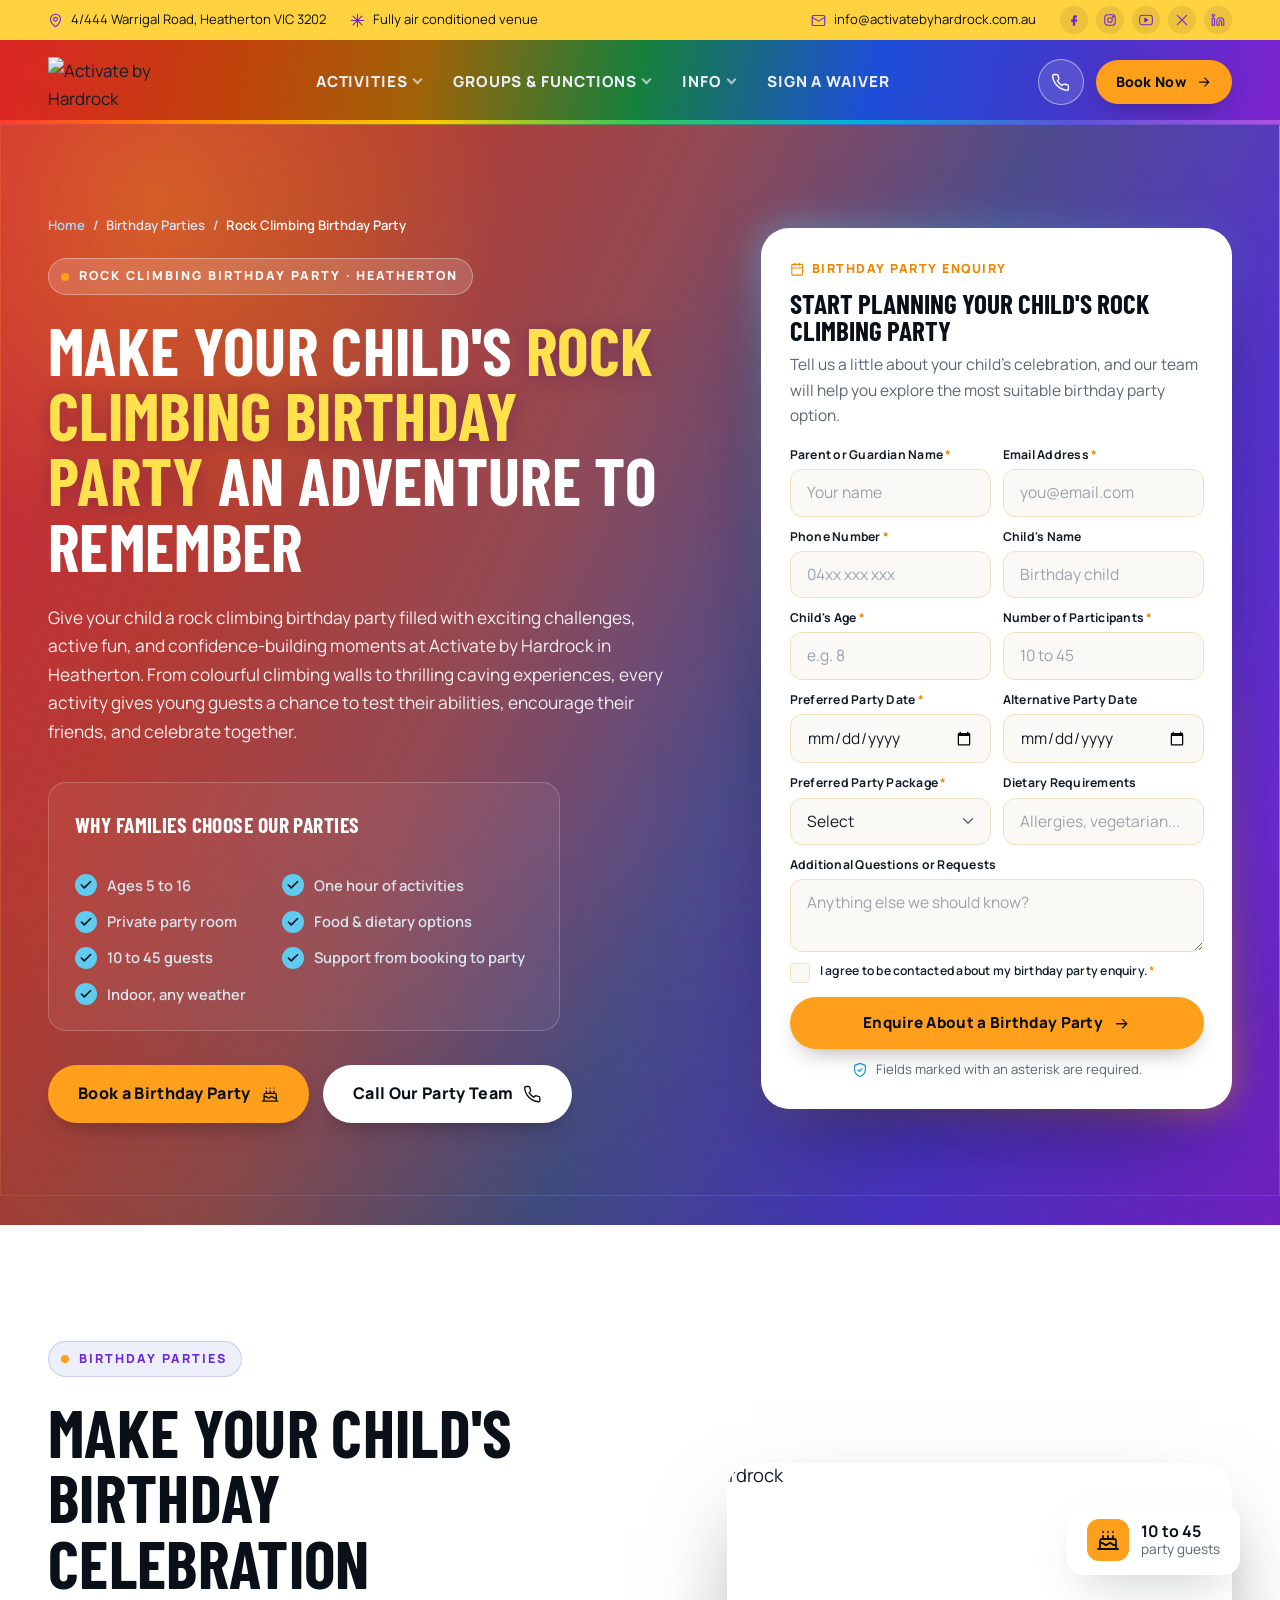
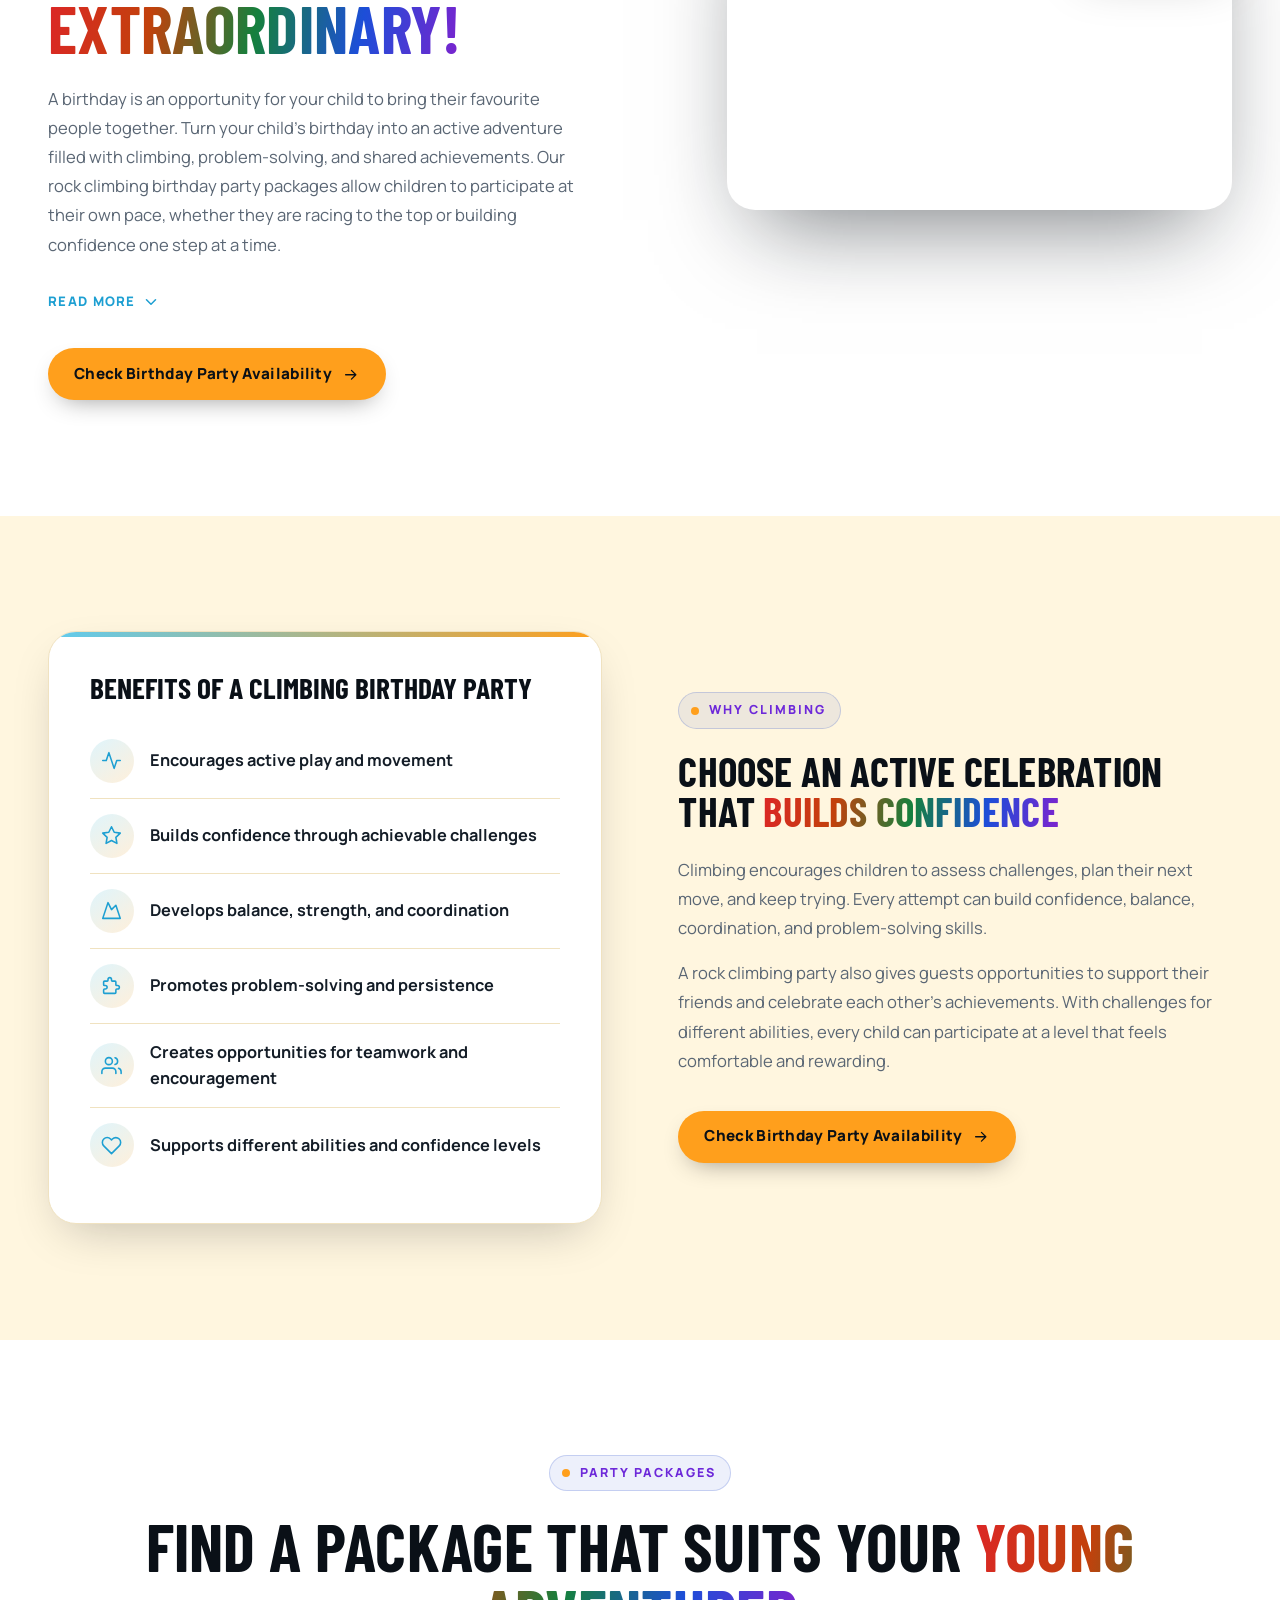
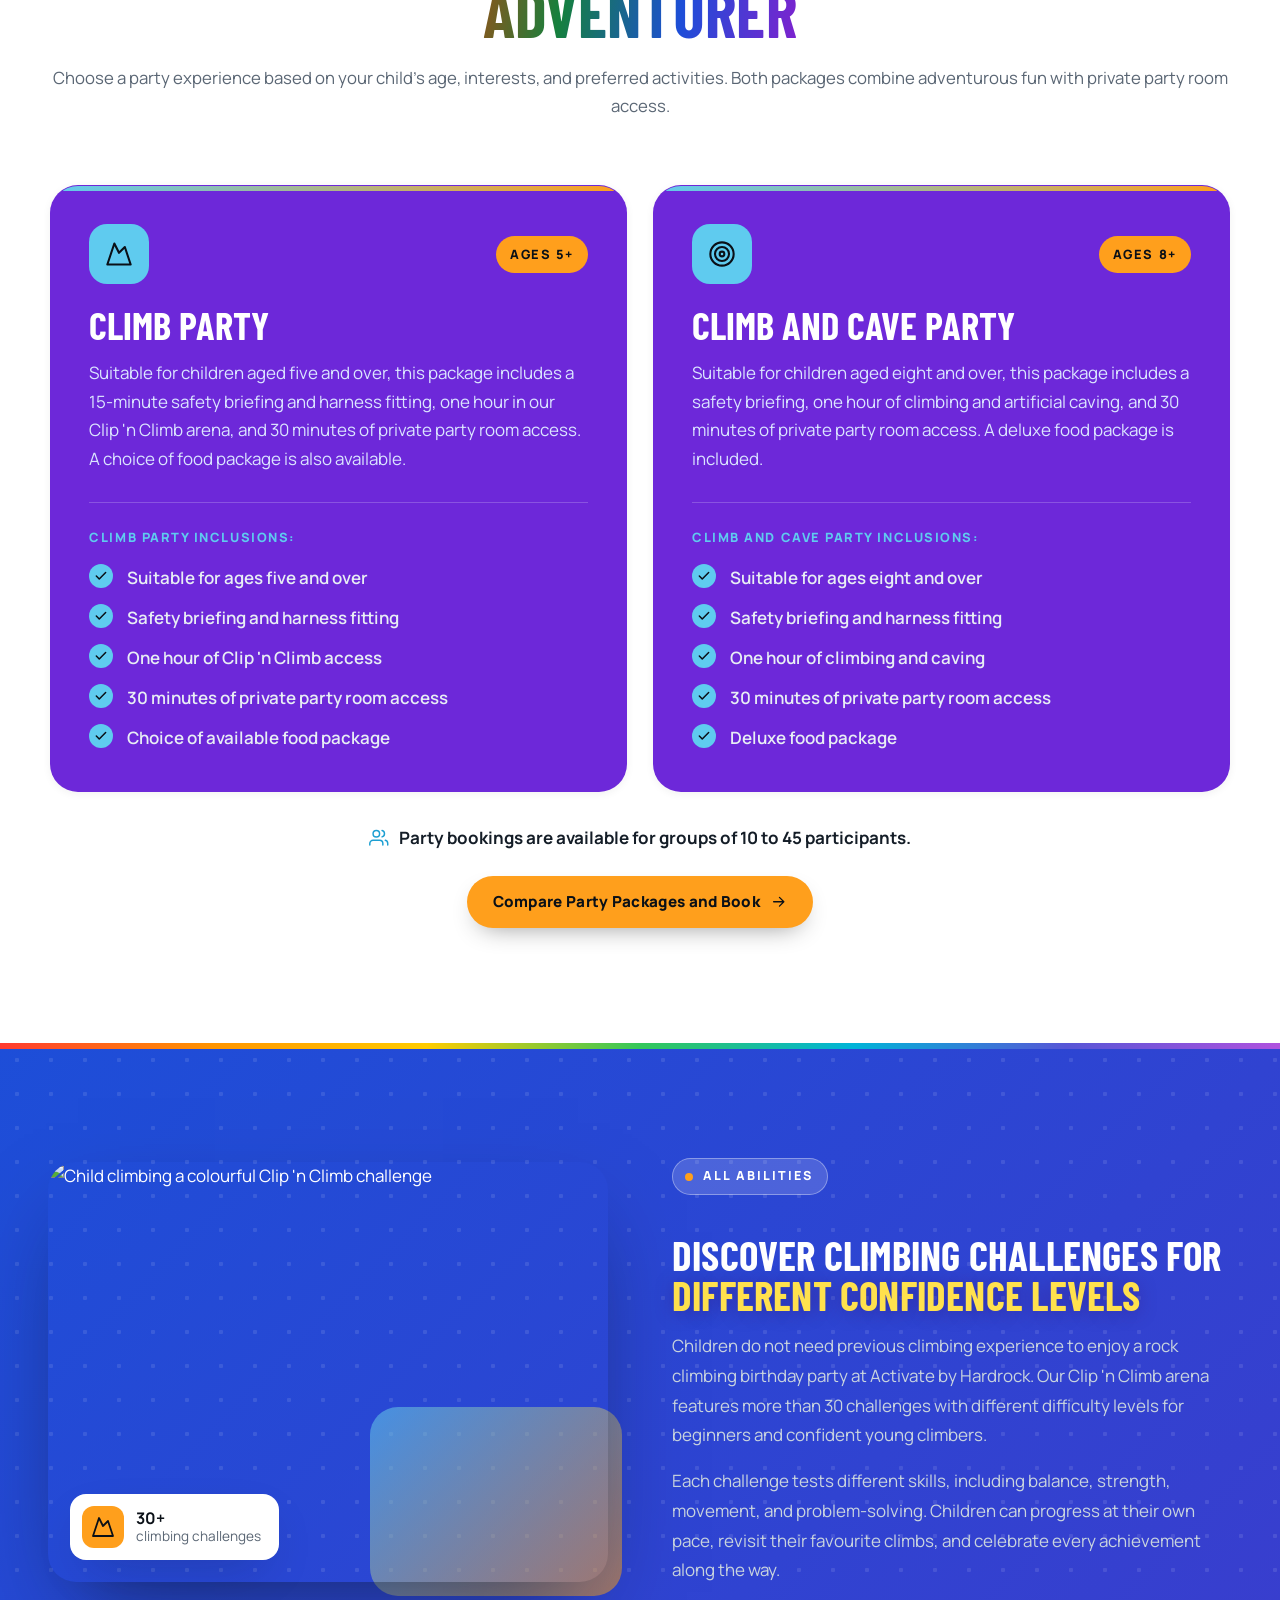
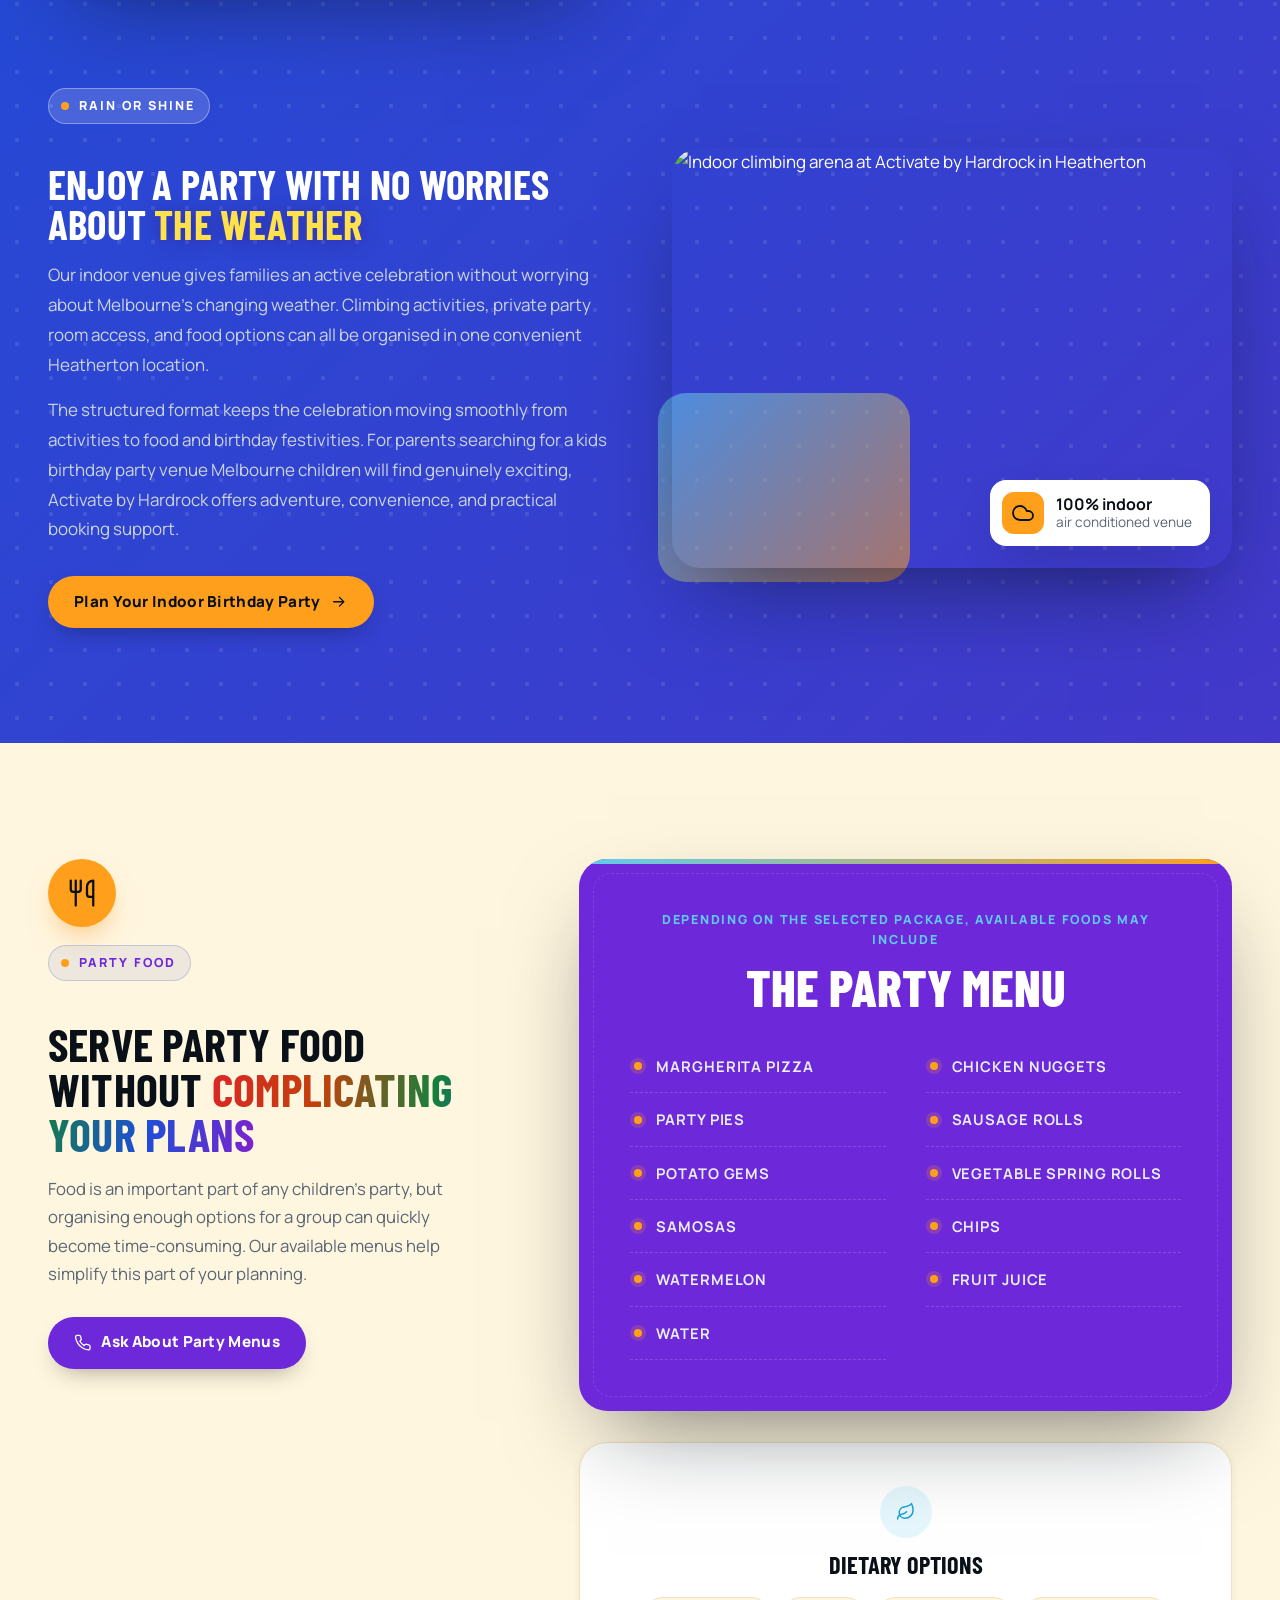
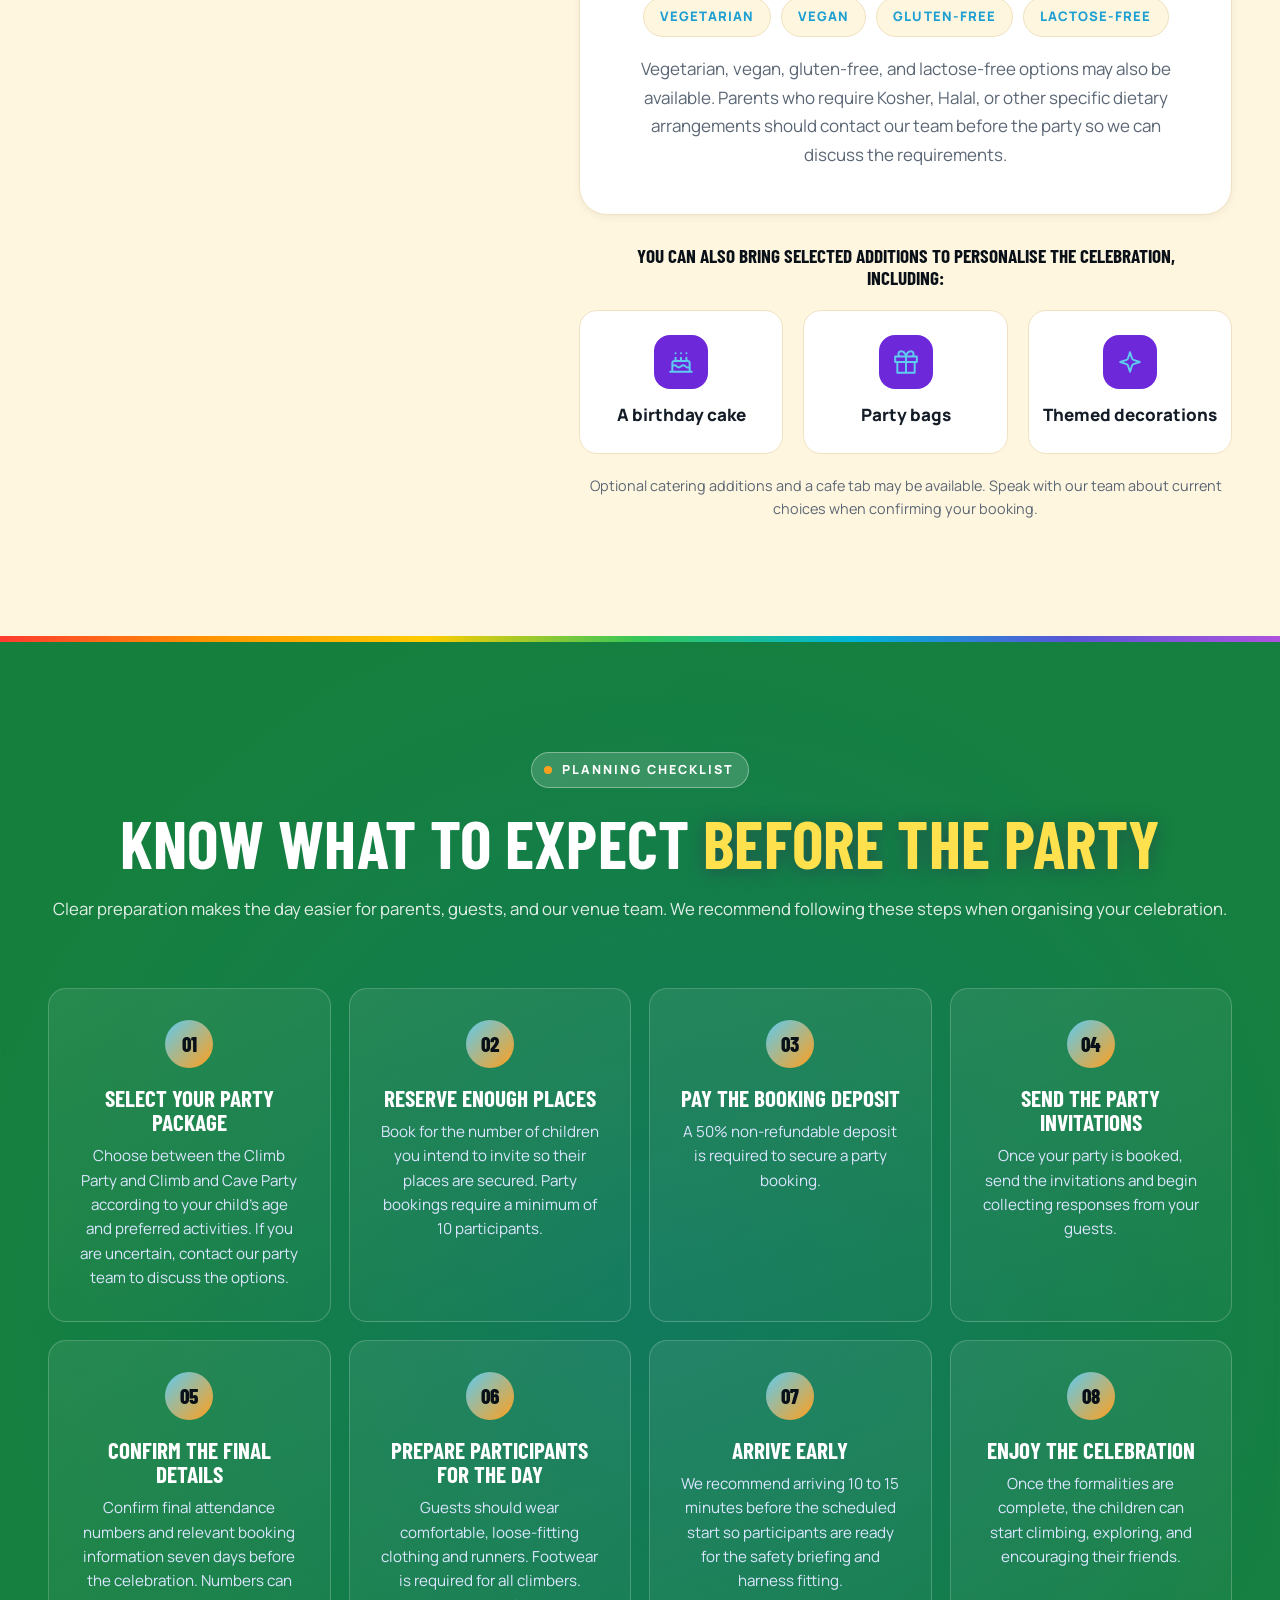
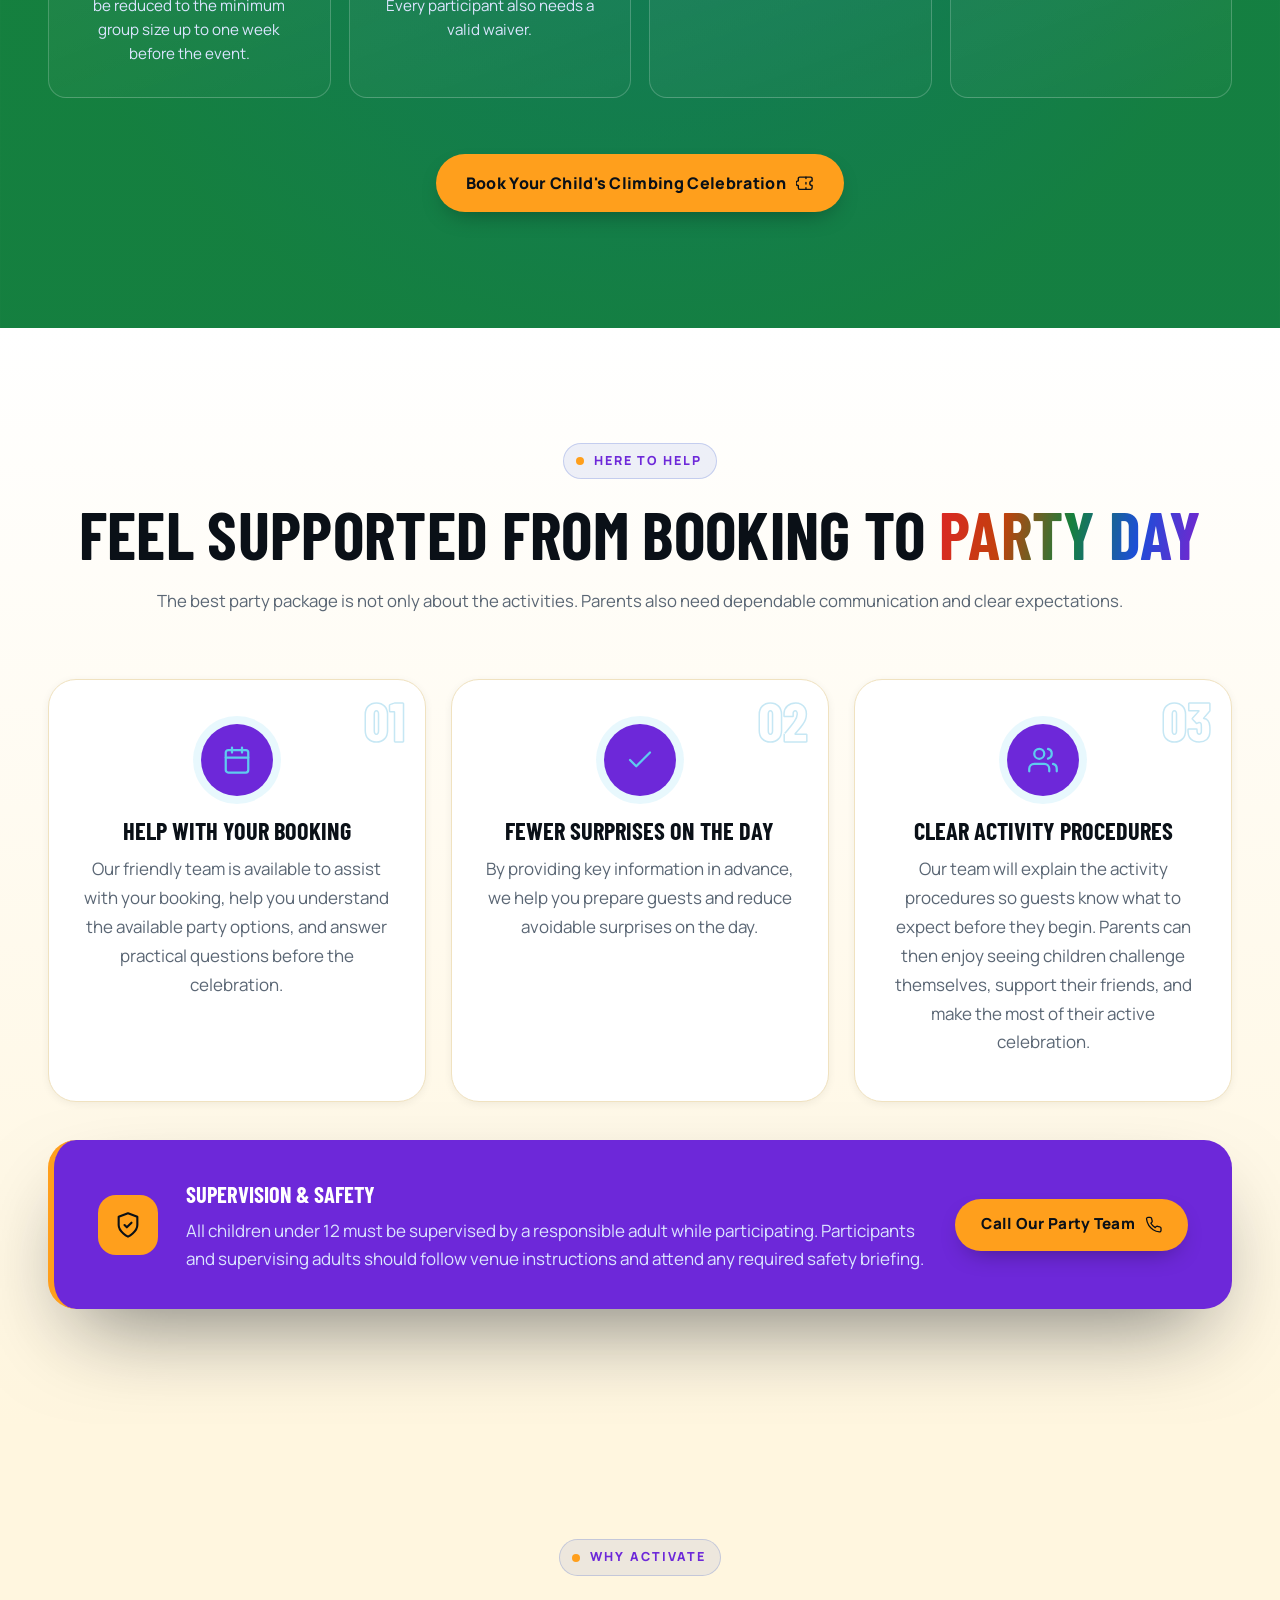
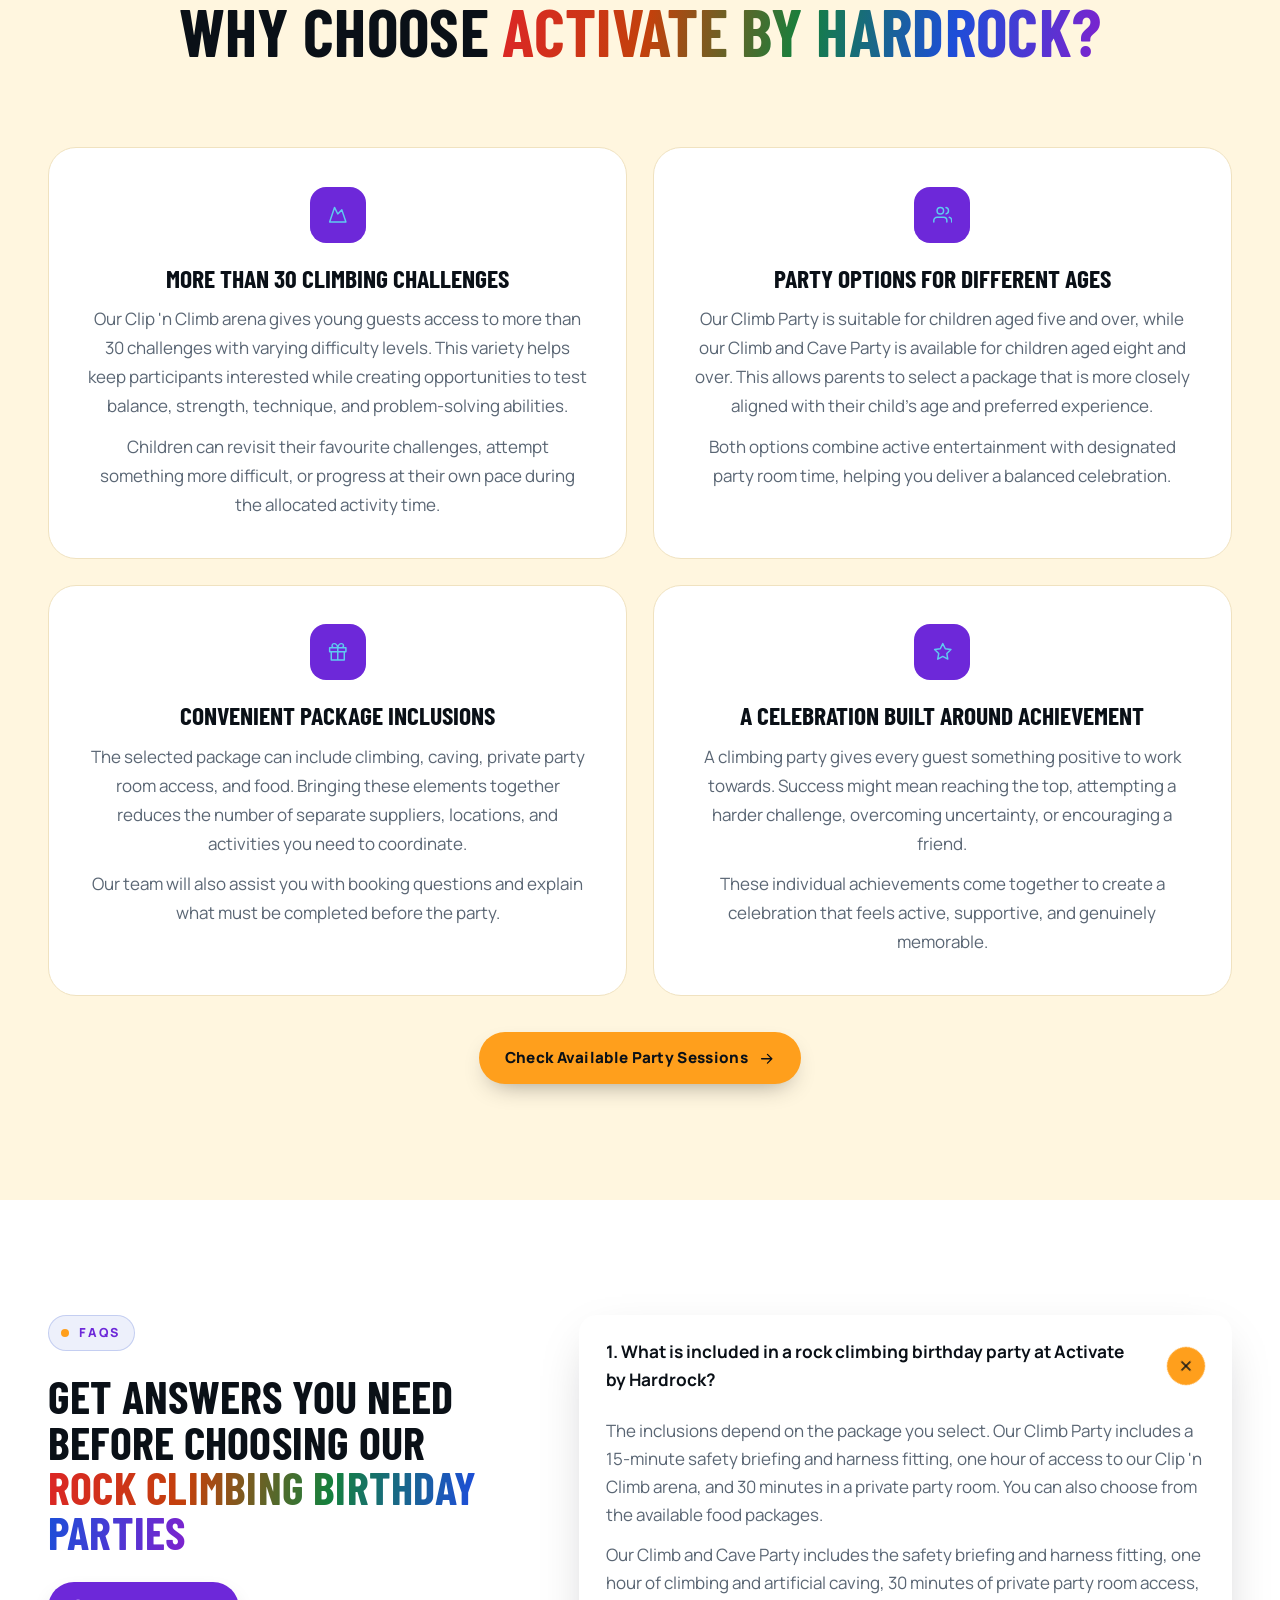
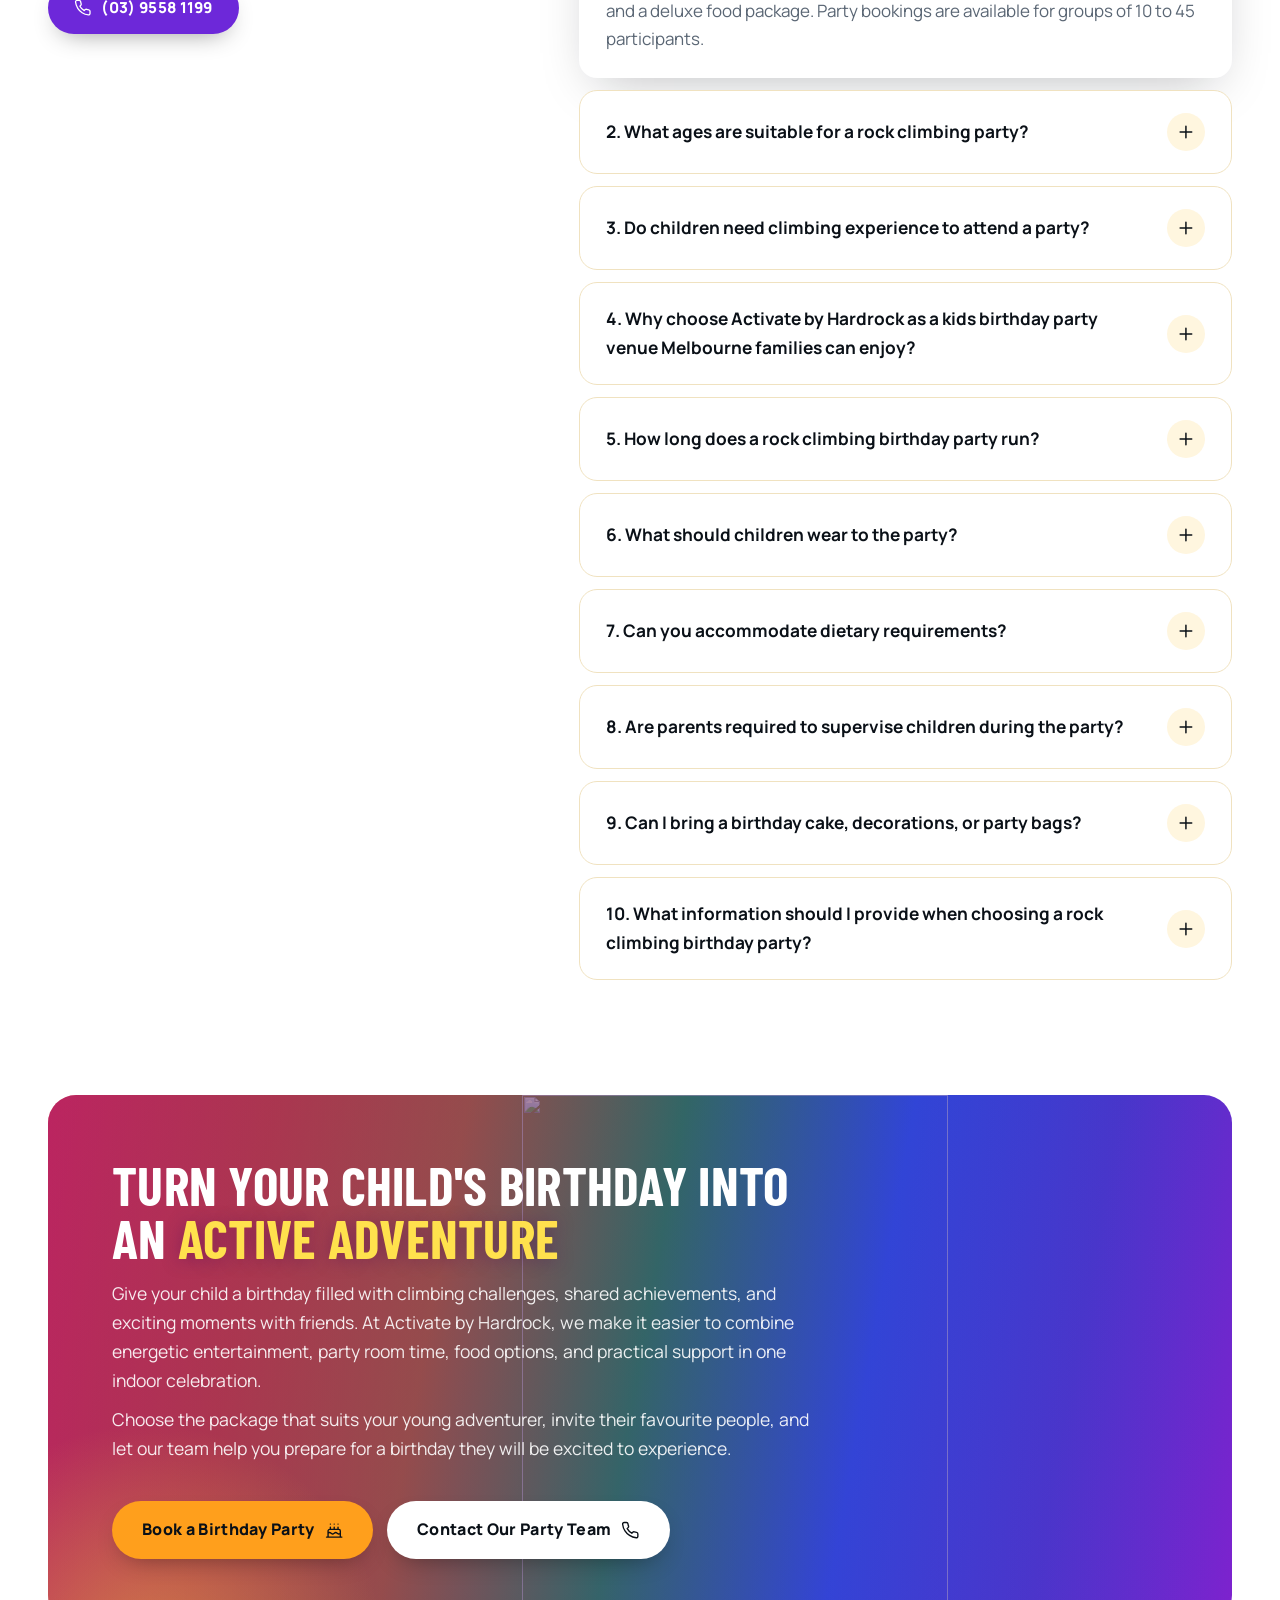
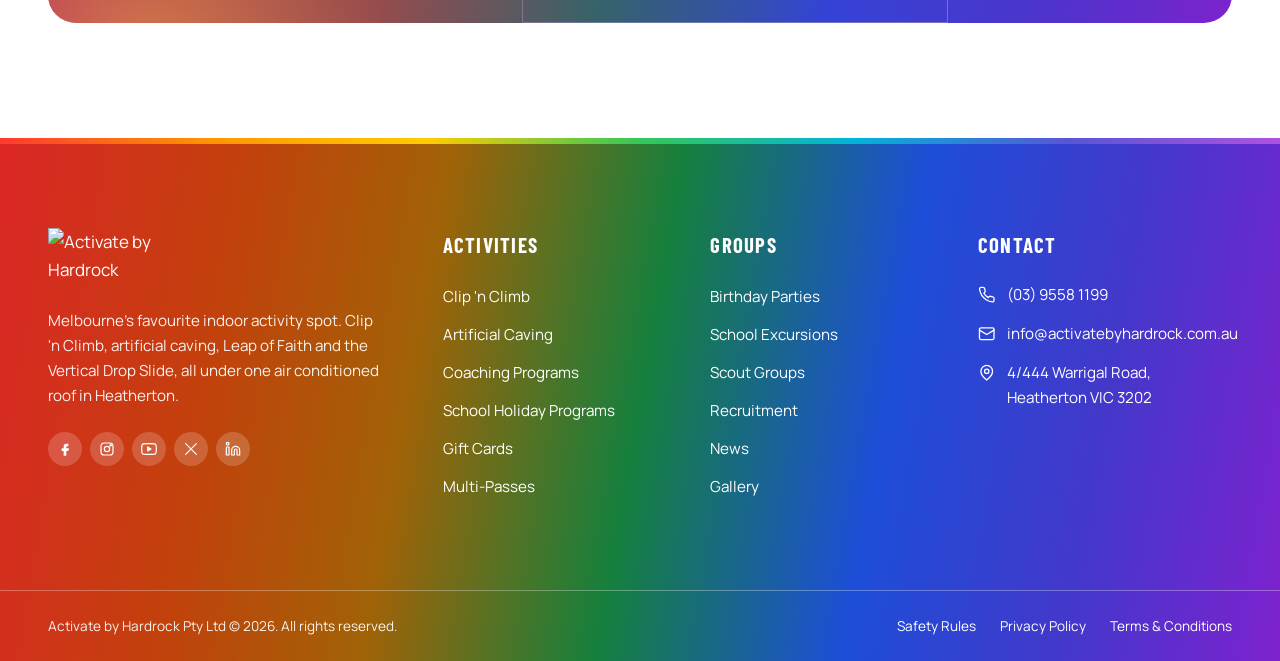
==== seo-landing-page.html @ a9d6aecf "Bump main stylesheet version" ====
<!doctype html>
<html lang="en-AU">
<head>
	<meta charset="UTF-8">
	<meta name="viewport" content="width=device-width, initial-scale=1">
	<meta name="theme-color" content="#0d131b">
	<link rel="preconnect" href="https://fonts.googleapis.com">
<link rel="preconnect" href="https://fonts.gstatic.com" crossorigin>
<title>Rock Climbing Birthday Party Melbourne | Activate by Hardrock</title>
<meta name="description" content="Book a rock climbing birthday party at Activate by Hardrock, Heatherton. Climbing and caving packages for ages 5 to 16, private party room, food options, 10 to 45 guests.">
<meta name="robots" content="noindex, nofollow">
<meta property="og:type" content="website">
<meta property="og:title" content="Rock Climbing Birthday Party | Activate by Hardrock">
<meta property="og:description" content="Book a rock climbing birthday party at Activate by Hardrock, Heatherton. Climbing and caving packages for ages 5 to 16, private party room, food options, 10 to 45 guests.">
<meta property="og:image" content="https://www.activatebyhardrock.com.au/media/2020/08/DSCF7176.jpg">
<script type="application/ld+json">{"@context": "https://schema.org", "@type": "FAQPage", "mainEntity": [{"@type": "Question", "name": "What is included in a rock climbing birthday party at Activate by Hardrock?", "acceptedAnswer": {"@type": "Answer", "text": "The inclusions depend on the package you select. Our Climb Party includes a 15-minute safety briefing and harness fitting, one hour of access to our Clip 'n Climb arena, and 30 minutes in a private party room. You can also choose from the available food packages. Our Climb and Cave Party includes the safety briefing and harness fitting, one hour of climbing and artificial caving, 30 minutes of private party room access, and a deluxe food package. Party bookings are available for groups of 10 to 45 participants."}}, {"@type": "Question", "name": "What ages are suitable for a rock climbing party?", "acceptedAnswer": {"@type": "Answer", "text": "Our Climb Party is suitable for children aged five and over. The Climb and Cave Party is suitable for children aged eight and over because it includes access to the artificial caving activity. When selecting a package, consider the birthday child's age and the ages of the invited guests. If the group includes children of different ages, contact us before booking so we can help you understand which option may be most appropriate."}}, {"@type": "Question", "name": "Do children need climbing experience to attend a party?", "acceptedAnswer": {"@type": "Answer", "text": "No previous climbing experience is necessary. Our Clip 'n Climb arena features more than 30 challenges with varying difficulty levels, allowing beginners and confident young climbers to select challenges that suit them. Participants receive a safety briefing and harness fitting before activity time begins. Children can then explore the arena, try different climbs, and progress according to their confidence and ability."}}, {"@type": "Question", "name": "Why choose Activate by Hardrock as a kids birthday party venue Melbourne families can enjoy?", "acceptedAnswer": {"@type": "Answer", "text": "Our Heatherton venue combines adventurous indoor activities, private party room access, food options, and practical booking support. This saves families from having to coordinate entertainment, a party space, and food across several locations or suppliers. Climbing also gives guests an active experience that encourages confidence, movement, problem-solving, and friendly encouragement. With options for children aged five to 16 and group sizes from 10 to 45 participants, you can select a package suited to your celebration."}}, {"@type": "Question", "name": "How long does a rock climbing birthday party run?", "acceptedAnswer": {"@type": "Answer", "text": "Both packages begin with a 15-minute safety briefing and harness fitting. Guests then receive one hour of activity time, followed by 30 minutes in a private party room. We recommend asking guests to arrive 10 to 15 minutes early. This gives the group time to assemble and prepare before the scheduled briefing. Arriving late may reduce the time available for the party experience."}}, {"@type": "Question", "name": "What should children wear to the party?", "acceptedAnswer": {"@type": "Answer", "text": "Participants should wear comfortable, loose-fitting clothing that allows them to climb and move easily. Runners or other suitable enclosed footwear should also be worn, as climbers must wear footwear. Avoid clothing or accessories that could interfere with the harness or climbing activities. Include clothing and footwear guidance on the party invitations so parents can prepare their children before arriving."}}, {"@type": "Question", "name": "Can you accommodate dietary requirements?", "acceptedAnswer": {"@type": "Answer", "text": "Vegetarian, vegan, gluten-free, and lactose-free options may be available. If a guest has allergies or specific dietary needs, provide the details when confirming your booking. For Kosher, Halal, or other specialised requirements, please contact our team directly. Early notice gives us the best opportunity to discuss the available arrangements and help you make an informed decision."}}, {"@type": "Question", "name": "Are parents required to supervise children during the party?", "acceptedAnswer": {"@type": "Answer", "text": "Children under 12 must be supervised by a responsible adult while participating in the activities. Parents and supervising adults must also follow the instructions provided by our venue team. Make sure the invited families understand any supervision requirements before the event. If you have questions about how supervision applies to your group, contact us before booking."}}, {"@type": "Question", "name": "Can I bring a birthday cake, decorations, or party bags?", "acceptedAnswer": {"@type": "Answer", "text": "Yes. Families can bring a birthday cake, party bags, and themed decorations to personalise the celebration. Piñatas and party poppers are not permitted. The private party room becomes available during the allocated room period, not during the climbing session. Speak with our team before the event if you have questions about decorations, setup requirements, or suitable items to bring."}}, {"@type": "Question", "name": "What information should I provide when choosing a rock climbing birthday party?", "acceptedAnswer": {"@type": "Answer", "text": "Tell us the birthday child's age, your preferred date, the estimated number of participants, and whether you are interested in the Climb Party or Climb and Cave Party. You should also provide details about dietary requirements, allergies, and any questions relating to your guests. Accurate information helps us guide you towards the most suitable package and prepare for your group. Always book enough places for the children you plan to invite, then confirm your final numbers and booking details at least seven days before the party."}}]}</script>
<script type="application/ld+json">{"@context": "https://schema.org", "@type": "BreadcrumbList", "itemListElement": [{"@type": "ListItem", "position": 1, "name": "Home", "item": "https://www.activatebyhardrock.com.au/"}, {"@type": "ListItem", "position": 2, "name": "Birthday Parties", "item": "https://www.activatebyhardrock.com.au/birthday-parties/"}, {"@type": "ListItem", "position": 3, "name": "Rock Climbing Birthday Party"}]}</script>
<link rel="icon" href="https://www.activatebyhardrock.com.au/media/2020/06/cropped-favicon-1.png">
<link rel="stylesheet" href="https://fonts.googleapis.com/css2?family=Barlow+Condensed:wght@500;600;700;800&family=Manrope:wght@400;500;600;700;800&display=swap">
<link rel="stylesheet" href="activate-hardrock/assets/css/main.css?v=20261016-11">
<link rel="stylesheet" href="activate-hardrock/assets/css/landing.css?v=20261016-25">
</head>
<body class="page abh-landing">
<a class="skip-link" href="#main">Skip to content</a>

<div class="topbar">
	<div class="container topbar__inner">
		<div class="topbar__left">
			<span><svg class="icon icon--pin " width="24" height="24" viewBox="0 0 24 24" fill="none" stroke="currentColor" stroke-width="1.8" stroke-linecap="round" stroke-linejoin="round" aria-hidden="true" focusable="false"><path d="M20 10c0 6-8 12-8 12s-8-6-8-12a8 8 0 0 1 16 0z"/><circle cx="12" cy="10" r="3"/></svg>4/444 Warrigal Road, Heatherton VIC 3202</span>
			<span class="topbar__hide-md"><svg class="icon icon--snow " width="24" height="24" viewBox="0 0 24 24" fill="none" stroke="currentColor" stroke-width="1.8" stroke-linecap="round" stroke-linejoin="round" aria-hidden="true" focusable="false"><path d="M12 2v20M4.93 4.93l14.14 14.14M2 12h20M4.93 19.07 19.07 4.93"/></svg>Fully air conditioned venue</span>
		</div>
		<div class="topbar__right">
			<a href="mailto:info@activatebyhardrock.com.au"><svg class="icon icon--mail " width="24" height="24" viewBox="0 0 24 24" fill="none" stroke="currentColor" stroke-width="1.8" stroke-linecap="round" stroke-linejoin="round" aria-hidden="true" focusable="false"><rect x="2" y="4" width="20" height="16" rx="2"/><path d="m22 7-10 6L2 7"/></svg>info@activatebyhardrock.com.au</a>
			<ul class="socials socials--top"><li><a href="https://www.facebook.com/activatebyhardrock" target="_blank" rel="noopener" aria-label="Facebook"><svg class="icon icon--facebook " width="24" height="24" viewBox="0 0 24 24" fill="none" stroke="currentColor" stroke-width="1.8" stroke-linecap="round" stroke-linejoin="round" aria-hidden="true" focusable="false"><path d="M14 8h3V4h-3a4 4 0 0 0-4 4v3H7v4h3v7h4v-7h3l1-4h-4V8.5a.5.5 0 0 1 .5-.5z" fill="currentColor" stroke="none"/></svg></a></li><li><a href="https://www.instagram.com/activatebyhardrock" target="_blank" rel="noopener" aria-label="Instagram"><svg class="icon icon--instagram " width="24" height="24" viewBox="0 0 24 24" fill="none" stroke="currentColor" stroke-width="1.8" stroke-linecap="round" stroke-linejoin="round" aria-hidden="true" focusable="false"><rect x="3" y="3" width="18" height="18" rx="5"/><circle cx="12" cy="12" r="4"/><circle cx="17.5" cy="6.5" r="1" fill="currentColor"/></svg></a></li><li><a href="https://www.youtube.com/channel/UC8RTNVJI7AkpF7ahNg4xF1A" target="_blank" rel="noopener" aria-label="Youtube"><svg class="icon icon--youtube " width="24" height="24" viewBox="0 0 24 24" fill="none" stroke="currentColor" stroke-width="1.8" stroke-linecap="round" stroke-linejoin="round" aria-hidden="true" focusable="false"><path d="M22.5 6.4a2.8 2.8 0 0 0-2-2C18.8 4 12 4 12 4s-6.8 0-8.5.4a2.8 2.8 0 0 0-2 2A29 29 0 0 0 1 12a29 29 0 0 0 .5 5.6 2.8 2.8 0 0 0 2 2C5.2 20 12 20 12 20s6.8 0 8.5-.4a2.8 2.8 0 0 0 2-2A29 29 0 0 0 23 12a29 29 0 0 0-.5-5.6z"/><path d="m10 15 5-3-5-3z" fill="currentColor"/></svg></a></li><li><a href="https://twitter.com/clipnclimbaus" target="_blank" rel="noopener" aria-label="Twitter"><svg class="icon icon--twitter " width="24" height="24" viewBox="0 0 24 24" fill="none" stroke="currentColor" stroke-width="1.8" stroke-linecap="round" stroke-linejoin="round" aria-hidden="true" focusable="false"><path d="M4 4l16 16M20 4 4 20" /></svg></a></li><li><a href="https://www.linkedin.com/company/activatebyhardrock" target="_blank" rel="noopener" aria-label="Linkedin"><svg class="icon icon--linkedin " width="24" height="24" viewBox="0 0 24 24" fill="none" stroke="currentColor" stroke-width="1.8" stroke-linecap="round" stroke-linejoin="round" aria-hidden="true" focusable="false"><rect x="2" y="9" width="4" height="12"/><circle cx="4" cy="4" r="2"/><path d="M16 8a6 6 0 0 1 6 6v7h-4v-7a2 2 0 0 0-4 0v7h-4v-7a6 6 0 0 1 6-6z"/></svg></a></li></ul>		</div>
	</div>
</div>

<header class="site-header" data-header>
	<div class="scroll-progress" aria-hidden="true"><span data-progress></span></div>
	<div class="container site-header__inner">
		<a class="brand" href="https://www.activatebyhardrock.com.au/" aria-label="Activate by Hardrock home">
			<img src="https://www.activatebyhardrock.com.au/media/2020/06/logo.png" alt="Activate by Hardrock" width="600" height="250">
		</a>

		<nav class="nav" aria-label="Primary">
			<ul class="nav__list"><li class="menu-item menu-item-has-children"><a href="#">Activities</a><ul class="sub-menu"><li class="menu-item"><a href="https://www.activatebyhardrock.com.au/clip-n-climb/">Clip &#039;n Climb</a></li><li class="menu-item"><a href="https://www.activatebyhardrock.com.au/artificial-caving/">Artificial Caving</a></li><li class="menu-item"><a href="https://www.activatebyhardrock.com.au/coaching-programs-for-kids/">Coaching Programs</a></li><li class="menu-item"><a href="https://www.activatebyhardrock.com.au/school-holiday-drop-off-programs/">School Holiday Programs</a></li></ul></li><li class="menu-item menu-item-has-children"><a href="#">Groups &amp; Functions</a><ul class="sub-menu"><li class="menu-item"><a href="https://www.activatebyhardrock.com.au/birthday-parties/">Birthday Parties</a></li><li class="menu-item"><a href="https://www.activatebyhardrock.com.au/school-excursions/">School Excursions</a></li><li class="menu-item"><a href="https://www.activatebyhardrock.com.au/scout-groups/">Scout Groups</a></li></ul></li><li class="menu-item menu-item-has-children"><a href="#">Info</a><ul class="sub-menu"><li class="menu-item"><a href="https://www.activatebyhardrock.com.au/gift-cards/">Gift Cards</a></li><li class="menu-item"><a href="https://www.activatebyhardrock.com.au/multi-passes/">Multi-Passes</a></li><li class="menu-item"><a href="https://www.activatebyhardrock.com.au/category/news/">News</a></li><li class="menu-item"><a href="https://www.activatebyhardrock.com.au/gallery/">Gallery</a></li><li class="menu-item"><a href="https://www.activatebyhardrock.com.au/contact-us/">Contact Us</a></li></ul></li><li class="menu-item"><a href="https://hardrockbook.venuesumo.app/form/?FormID=1&amp;LocationID=1" target="_blank" rel="noopener">Sign a Waiver</a></li></ul>		</nav>

		<div class="header-actions">
			<a class="header-phone" href="tel:+61395581199">
				<span class="phone-circle"><svg class="icon icon--phone " width="24" height="24" viewBox="0 0 24 24" fill="none" stroke="currentColor" stroke-width="1.8" stroke-linecap="round" stroke-linejoin="round" aria-hidden="true" focusable="false"><path d="M22 16.92v3a2 2 0 0 1-2.18 2 19.8 19.8 0 0 1-8.63-3.07 19.5 19.5 0 0 1-6-6A19.8 19.8 0 0 1 2.12 4.18 2 2 0 0 1 4.11 2h3a2 2 0 0 1 2 1.72c.13.96.36 1.9.7 2.81a2 2 0 0 1-.45 2.11L8.09 9.91a16 16 0 0 0 6 6l1.27-1.27a2 2 0 0 1 2.11-.45c.91.34 1.85.57 2.81.7A2 2 0 0 1 22 16.92z"/></svg></span>
				<span class="header-phone__text"><small>Call us</small><strong>(03) 9558 1199</strong></span>
			</a>
			<a class="btn btn--primary btn--sm header-book" href="https://hardrockbook.venuesumo.app/location/activate-by-hardrock" target="_blank" rel="noopener">
				<span>Book Now</span><svg class="icon icon--arrow " width="24" height="24" viewBox="0 0 24 24" fill="none" stroke="currentColor" stroke-width="1.8" stroke-linecap="round" stroke-linejoin="round" aria-hidden="true" focusable="false"><path d="M5 12h14M13 6l6 6-6 6"/></svg>			</a>
			<button class="burger" type="button" aria-label="Open menu" aria-expanded="false" aria-controls="mobile-menu" data-menu-toggle>
				<span></span><span></span><span></span>
			</button>
		</div>
	</div>
</header>

<div class="mobile-menu" id="mobile-menu" aria-hidden="true" data-mobile-menu>
	<div class="mobile-menu__backdrop" data-menu-close></div>
	<div class="mobile-menu__panel" role="dialog" aria-modal="true" aria-label="Menu">
		<div class="mobile-menu__head">
			<img src="https://www.activatebyhardrock.com.au/media/2020/06/logo.png" alt="Activate by Hardrock" width="600" height="250">
			<button class="mobile-menu__close" type="button" aria-label="Close menu" data-menu-close><svg class="icon icon--close " width="24" height="24" viewBox="0 0 24 24" fill="none" stroke="currentColor" stroke-width="1.8" stroke-linecap="round" stroke-linejoin="round" aria-hidden="true" focusable="false"><path d="M18 6 6 18M6 6l12 12"/></svg></button>
		</div>
		<nav class="mobile-nav" aria-label="Mobile">
			<ul class="mobile-nav__list"><li class="menu-item menu-item-has-children"><a href="#">Activities</a><ul class="sub-menu"><li class="menu-item"><a href="https://www.activatebyhardrock.com.au/clip-n-climb/">Clip &#039;n Climb</a></li><li class="menu-item"><a href="https://www.activatebyhardrock.com.au/artificial-caving/">Artificial Caving</a></li><li class="menu-item"><a href="https://www.activatebyhardrock.com.au/coaching-programs-for-kids/">Coaching Programs</a></li><li class="menu-item"><a href="https://www.activatebyhardrock.com.au/school-holiday-drop-off-programs/">School Holiday Programs</a></li></ul></li><li class="menu-item menu-item-has-children"><a href="#">Groups &amp; Functions</a><ul class="sub-menu"><li class="menu-item"><a href="https://www.activatebyhardrock.com.au/birthday-parties/">Birthday Parties</a></li><li class="menu-item"><a href="https://www.activatebyhardrock.com.au/school-excursions/">School Excursions</a></li><li class="menu-item"><a href="https://www.activatebyhardrock.com.au/scout-groups/">Scout Groups</a></li></ul></li><li class="menu-item menu-item-has-children"><a href="#">Info</a><ul class="sub-menu"><li class="menu-item"><a href="https://www.activatebyhardrock.com.au/gift-cards/">Gift Cards</a></li><li class="menu-item"><a href="https://www.activatebyhardrock.com.au/multi-passes/">Multi-Passes</a></li><li class="menu-item"><a href="https://www.activatebyhardrock.com.au/category/news/">News</a></li><li class="menu-item"><a href="https://www.activatebyhardrock.com.au/gallery/">Gallery</a></li><li class="menu-item"><a href="https://www.activatebyhardrock.com.au/contact-us/">Contact Us</a></li></ul></li><li class="menu-item"><a href="https://hardrockbook.venuesumo.app/form/?FormID=1&amp;LocationID=1" target="_blank" rel="noopener">Sign a Waiver</a></li></ul>		</nav>
		<div class="mobile-menu__foot">
			<a class="btn btn--primary btn--block" href="https://hardrockbook.venuesumo.app/location/activate-by-hardrock" target="_blank" rel="noopener"><span>Book Tickets</span><svg class="icon icon--arrow " width="24" height="24" viewBox="0 0 24 24" fill="none" stroke="currentColor" stroke-width="1.8" stroke-linecap="round" stroke-linejoin="round" aria-hidden="true" focusable="false"><path d="M5 12h14M13 6l6 6-6 6"/></svg></a>
			<a class="btn btn--sky btn--block" href="tel:+61395581199"><svg class="icon icon--phone " width="24" height="24" viewBox="0 0 24 24" fill="none" stroke="currentColor" stroke-width="1.8" stroke-linecap="round" stroke-linejoin="round" aria-hidden="true" focusable="false"><path d="M22 16.92v3a2 2 0 0 1-2.18 2 19.8 19.8 0 0 1-8.63-3.07 19.5 19.5 0 0 1-6-6A19.8 19.8 0 0 1 2.12 4.18 2 2 0 0 1 4.11 2h3a2 2 0 0 1 2 1.72c.13.96.36 1.9.7 2.81a2 2 0 0 1-.45 2.11L8.09 9.91a16 16 0 0 0 6 6l1.27-1.27a2 2 0 0 1 2.11-.45c.91.34 1.85.57 2.81.7A2 2 0 0 1 22 16.92z"/></svg><span>(03) 9558 1199</span></a>
			<ul class="socials socials--menu"><li><a href="https://www.facebook.com/activatebyhardrock" target="_blank" rel="noopener" aria-label="Facebook"><svg class="icon icon--facebook " width="24" height="24" viewBox="0 0 24 24" fill="none" stroke="currentColor" stroke-width="1.8" stroke-linecap="round" stroke-linejoin="round" aria-hidden="true" focusable="false"><path d="M14 8h3V4h-3a4 4 0 0 0-4 4v3H7v4h3v7h4v-7h3l1-4h-4V8.5a.5.5 0 0 1 .5-.5z" fill="currentColor" stroke="none"/></svg></a></li><li><a href="https://www.instagram.com/activatebyhardrock" target="_blank" rel="noopener" aria-label="Instagram"><svg class="icon icon--instagram " width="24" height="24" viewBox="0 0 24 24" fill="none" stroke="currentColor" stroke-width="1.8" stroke-linecap="round" stroke-linejoin="round" aria-hidden="true" focusable="false"><rect x="3" y="3" width="18" height="18" rx="5"/><circle cx="12" cy="12" r="4"/><circle cx="17.5" cy="6.5" r="1" fill="currentColor"/></svg></a></li><li><a href="https://www.youtube.com/channel/UC8RTNVJI7AkpF7ahNg4xF1A" target="_blank" rel="noopener" aria-label="Youtube"><svg class="icon icon--youtube " width="24" height="24" viewBox="0 0 24 24" fill="none" stroke="currentColor" stroke-width="1.8" stroke-linecap="round" stroke-linejoin="round" aria-hidden="true" focusable="false"><path d="M22.5 6.4a2.8 2.8 0 0 0-2-2C18.8 4 12 4 12 4s-6.8 0-8.5.4a2.8 2.8 0 0 0-2 2A29 29 0 0 0 1 12a29 29 0 0 0 .5 5.6 2.8 2.8 0 0 0 2 2C5.2 20 12 20 12 20s6.8 0 8.5-.4a2.8 2.8 0 0 0 2-2A29 29 0 0 0 23 12a29 29 0 0 0-.5-5.6z"/><path d="m10 15 5-3-5-3z" fill="currentColor"/></svg></a></li><li><a href="https://twitter.com/clipnclimbaus" target="_blank" rel="noopener" aria-label="Twitter"><svg class="icon icon--twitter " width="24" height="24" viewBox="0 0 24 24" fill="none" stroke="currentColor" stroke-width="1.8" stroke-linecap="round" stroke-linejoin="round" aria-hidden="true" focusable="false"><path d="M4 4l16 16M20 4 4 20" /></svg></a></li><li><a href="https://www.linkedin.com/company/activatebyhardrock" target="_blank" rel="noopener" aria-label="Linkedin"><svg class="icon icon--linkedin " width="24" height="24" viewBox="0 0 24 24" fill="none" stroke="currentColor" stroke-width="1.8" stroke-linecap="round" stroke-linejoin="round" aria-hidden="true" focusable="false"><rect x="2" y="9" width="4" height="12"/><circle cx="4" cy="4" r="2"/><path d="M16 8a6 6 0 0 1 6 6v7h-4v-7a2 2 0 0 0-4 0v7h-4v-7a6 6 0 0 1 6-6z"/></svg></a></li></ul>		</div>
	</div>
</div>

<main id="main" class="site-main">

<!-- ============ HERO ============ -->
<section class="hero lp-hero" id="top" aria-labelledby="hero-title">
	<div class="hero__media" aria-hidden="true">
		<img src="https://www.activatebyhardrock.com.au/media/2020/08/DSCF7176.jpg" alt="" fetchpriority="high" data-parallax="0.15">
	</div>
	<div class="hero__glow" aria-hidden="true"></div>
	<div class="container hero__inner">
		<div class="hero__content">
			<nav class="lp-crumbs" aria-label="Breadcrumb"><a href="index.html">Home</a><span aria-hidden="true">/</span><span>Birthday Parties</span><span aria-hidden="true">/</span><span aria-current="page">Rock Climbing Birthday Party</span></nav>
			<span class="eyebrow eyebrow--light"><span class="eyebrow__dot" aria-hidden="true"></span>Rock Climbing Birthday Party · Heatherton</span>
			<h1 id="hero-title" class="hero__title lp-hero__title">Make Your Child's <span class="text-gradient">Rock Climbing Birthday Party</span> an Adventure to Remember</h1>
			<p class="hero__text">Give your child a rock climbing birthday party filled with exciting challenges, active fun, and confidence-building moments at Activate by Hardrock in Heatherton. From colourful climbing walls to thrilling caving experiences, every activity gives young guests a chance to test their abilities, encourage their friends, and celebrate together.</p>
			<div class="lp-why">
				<h2 class="lp-why__title">Why Families Choose Our Parties</h2>
				<ul class="checklist lp-checklist--light"><li><svg class="icon icon--check " width="24" height="24" viewBox="0 0 24 24" fill="none" stroke="currentColor" stroke-width="1.8" stroke-linecap="round" stroke-linejoin="round" aria-hidden="true" focusable="false"><path d="M20 6 9 17l-5-5"/></svg><span>Ages 5 to 16</span></li><li><svg class="icon icon--check " width="24" height="24" viewBox="0 0 24 24" fill="none" stroke="currentColor" stroke-width="1.8" stroke-linecap="round" stroke-linejoin="round" aria-hidden="true" focusable="false"><path d="M20 6 9 17l-5-5"/></svg><span>One hour of activities</span></li><li><svg class="icon icon--check " width="24" height="24" viewBox="0 0 24 24" fill="none" stroke="currentColor" stroke-width="1.8" stroke-linecap="round" stroke-linejoin="round" aria-hidden="true" focusable="false"><path d="M20 6 9 17l-5-5"/></svg><span>Private party room</span></li><li><svg class="icon icon--check " width="24" height="24" viewBox="0 0 24 24" fill="none" stroke="currentColor" stroke-width="1.8" stroke-linecap="round" stroke-linejoin="round" aria-hidden="true" focusable="false"><path d="M20 6 9 17l-5-5"/></svg><span>Food &amp; dietary options</span></li><li><svg class="icon icon--check " width="24" height="24" viewBox="0 0 24 24" fill="none" stroke="currentColor" stroke-width="1.8" stroke-linecap="round" stroke-linejoin="round" aria-hidden="true" focusable="false"><path d="M20 6 9 17l-5-5"/></svg><span>10 to 45 guests</span></li><li><svg class="icon icon--check " width="24" height="24" viewBox="0 0 24 24" fill="none" stroke="currentColor" stroke-width="1.8" stroke-linecap="round" stroke-linejoin="round" aria-hidden="true" focusable="false"><path d="M20 6 9 17l-5-5"/></svg><span>Support from booking to party</span></li><li><svg class="icon icon--check " width="24" height="24" viewBox="0 0 24 24" fill="none" stroke="currentColor" stroke-width="1.8" stroke-linecap="round" stroke-linejoin="round" aria-hidden="true" focusable="false"><path d="M20 6 9 17l-5-5"/></svg><span>Indoor, any weather</span></li></ul>
			</div>
			<div class="hero__ctas">
				<a class="btn btn--primary btn--lg" href="https://hardrockbook.venuesumo.app/location/activate-by-hardrock" target="_blank" rel="noopener"><span>Book a Birthday Party</span><svg class="icon icon--cake " width="24" height="24" viewBox="0 0 24 24" fill="none" stroke="currentColor" stroke-width="1.8" stroke-linecap="round" stroke-linejoin="round" aria-hidden="true" focusable="false"><path d="M20 21v-8a2 2 0 0 0-2-2H6a2 2 0 0 0-2 2v8M4 16s.5-1 2-1 2.5 2 4 2 2.5-2 4-2 2.5 2 4 2 2-1 2-1M2 21h20M7 8v3M12 8v3M17 8v3M7 4h.01M12 4h.01M17 4h.01"/></svg></a>
				<a class="btn btn--light btn--lg" href="tel:+61395581199"><span>Call Our Party Team</span><svg class="icon icon--phone " width="24" height="24" viewBox="0 0 24 24" fill="none" stroke="currentColor" stroke-width="1.8" stroke-linecap="round" stroke-linejoin="round" aria-hidden="true" focusable="false"><path d="M22 16.92v3a2 2 0 0 1-2.18 2 19.8 19.8 0 0 1-8.63-3.07 19.5 19.5 0 0 1-6-6A19.8 19.8 0 0 1 2.12 4.18 2 2 0 0 1 4.11 2h3a2 2 0 0 1 2 1.72c.13.96.36 1.9.7 2.81a2 2 0 0 1-.45 2.11L8.09 9.91a16 16 0 0 0 6 6l1.27-1.27a2 2 0 0 1 2.11-.45c.91.34 1.85.57 2.81.7A2 2 0 0 1 22 16.92z"/></svg></a>
			</div>
		</div>
		<div class="hero__form">
			<div class="form-card" id="enquire">
				<div class="form-card__head">
					<span class="form-card__badge"><svg class="icon icon--calendar " width="24" height="24" viewBox="0 0 24 24" fill="none" stroke="currentColor" stroke-width="1.8" stroke-linecap="round" stroke-linejoin="round" aria-hidden="true" focusable="false"><rect x="3" y="4" width="18" height="18" rx="2"/><path d="M16 2v4M8 2v4M3 10h18"/></svg>Birthday party enquiry</span>
					<h2 class="form-card__title">Start Planning Your Child's Rock Climbing Party</h2>
					<p>Tell us a little about your child's celebration, and our team will help you explore the most suitable birthday party option.</p>
				</div>
				<form class="enquiry enquiry--hero" action="#" method="post" novalidate data-enquiry data-lp-form>
	<input type="hidden" name="abh_type" value="birthday">
	<div class="hp-field" aria-hidden="true"><label for="lp-web">Website</label><input type="text" id="lp-web" name="abh_website" tabindex="-1" autocomplete="off"></div>
	<div class="enquiry__grid">
		<div class="field">
			<label for="lp-name">Parent or Guardian Name <span aria-hidden="true">*</span></label>
			<input type="text" id="lp-name" name="abh_name" autocomplete="name" placeholder="Your name" required>
		</div>
		<div class="field">
			<label for="lp-email">Email Address <span aria-hidden="true">*</span></label>
			<input type="email" id="lp-email" name="abh_email" autocomplete="email" placeholder="you@email.com" required>
		</div>
		<div class="field">
			<label for="lp-phone">Phone Number <span aria-hidden="true">*</span></label>
			<input type="tel" id="lp-phone" name="abh_phone" autocomplete="tel" placeholder="04xx xxx xxx" required>
		</div>
		<div class="field">
			<label for="lp-child">Child's Name</label>
			<input type="text" id="lp-child" name="abh_child_name" placeholder="Birthday child">
		</div>
		<div class="field">
			<label for="lp-age">Child's Age <span aria-hidden="true">*</span></label>
			<input type="number" id="lp-age" name="abh_child_age" min="1" max="18" inputmode="numeric" placeholder="e.g. 8" required>
		</div>
		<div class="field">
			<label for="lp-guests">Number of Participants <span aria-hidden="true">*</span></label>
			<input type="number" id="lp-guests" name="abh_guests" min="10" max="45" inputmode="numeric" placeholder="10 to 45" required>
		</div>
		<div class="field">
			<label for="lp-date">Preferred Party Date <span aria-hidden="true">*</span></label>
			<input type="date" id="lp-date" name="abh_date" required>
		</div>
		<div class="field">
			<label for="lp-date2">Alternative Party Date</label>
			<input type="date" id="lp-date2" name="abh_date_alt">
		</div>
		<div class="field">
			<label for="lp-pkg">Preferred Party Package <span aria-hidden="true">*</span></label>
			<div class="select"><select id="lp-pkg" name="abh_package" required><option value="">Select</option><option value="climb">Climb Party</option><option value="climb-cave">Climb and Cave Party</option><option value="unsure">Not Sure Yet</option></select><svg class="icon icon--chevron " width="24" height="24" viewBox="0 0 24 24" fill="none" stroke="currentColor" stroke-width="1.8" stroke-linecap="round" stroke-linejoin="round" aria-hidden="true" focusable="false"><path d="m6 9 6 6 6-6"/></svg></div>
		</div>
		<div class="field">
			<label for="lp-diet">Dietary Requirements</label>
			<input type="text" id="lp-diet" name="abh_dietary" placeholder="Allergies, vegetarian...">
		</div>
		<div class="field field--full">
			<label for="lp-msg">Additional Questions or Requests</label>
			<textarea id="lp-msg" name="abh_message" rows="2" placeholder="Anything else we should know?"></textarea>
		</div>
		<div class="field field--full lp-consent">
			<label for="lp-consent"><input type="checkbox" id="lp-consent" name="abh_consent" value="1" required><span class="lp-consent__text">I agree to be contacted about my birthday party enquiry. <span aria-hidden="true">*</span></span></label>
		</div>
	</div>
	<button type="submit" class="btn btn--primary btn--block"><span>Enquire About a Birthday Party</span><svg class="icon icon--arrow " width="24" height="24" viewBox="0 0 24 24" fill="none" stroke="currentColor" stroke-width="1.8" stroke-linecap="round" stroke-linejoin="round" aria-hidden="true" focusable="false"><path d="M5 12h14M13 6l6 6-6 6"/></svg></button>
	<p class="enquiry__fineprint"><svg class="icon icon--shield " width="24" height="24" viewBox="0 0 24 24" fill="none" stroke="currentColor" stroke-width="1.8" stroke-linecap="round" stroke-linejoin="round" aria-hidden="true" focusable="false"><path d="M12 22s8-4 8-10V5l-8-3-8 3v7c0 6 8 10 8 10z"/><path d="m9 12 2 2 4-4"/></svg> Fields marked with an asterisk are required.</p>
</form>
			</div>
		</div>
	</div>
</section>

<!-- ============ INTRO ============ -->
<section class="feature section" aria-labelledby="lp-intro-title">
	<div class="container feature__grid">
		<div class="feature__content reveal">
			<span class="eyebrow "><span class="eyebrow__dot" aria-hidden="true"></span>Birthday Parties</span>
			<h2 id="lp-intro-title" class="h2">Make Your Child's Birthday Celebration <em>Extraordinary!</em></h2>
			<div class="lp-prose">
				<p>A birthday is an opportunity for your child to bring their favourite people together. Turn your child&#x27;s birthday into an active adventure filled with climbing, problem-solving, and shared achievements. Our rock climbing birthday party packages allow children to participate at their own pace, whether they are racing to the top or building confidence one step at a time.</p>
				<div class="lp-more" id="lp-more-1" data-more><div class="lp-more__inner"><p>With activity time, private party room access, and food options available, we make it easier to organise an exciting celebration in one convenient location. Our friendly team can also assist you throughout the booking process.</p></div></div><button class="lp-more__btn" type="button" aria-expanded="false" aria-controls="lp-more-1" hidden><span data-more-label>Read more</span><svg class="icon" width="24" height="24" viewBox="0 0 24 24" fill="none" stroke="currentColor" stroke-width="2" stroke-linecap="round" stroke-linejoin="round" aria-hidden="true" focusable="false"><path d="m6 9 6 6 6-6"/></svg></button>
			</div>
			<div class="btn-row"><a class="btn btn--primary" href="#enquire" data-scroll><span>Check Birthday Party Availability</span><svg class="icon icon--arrow " width="24" height="24" viewBox="0 0 24 24" fill="none" stroke="currentColor" stroke-width="1.8" stroke-linecap="round" stroke-linejoin="round" aria-hidden="true" focusable="false"><path d="M5 12h14M13 6l6 6-6 6"/></svg></a></div>
		</div>
		<div class="feature__media reveal" data-delay="1">
			<figure class="feature__img">
				<img src="https://www.activatebyhardrock.com.au/media/2020/06/new-web-2-1.jpg" alt="Kids celebrating a rock climbing birthday party at Activate by Hardrock" width="980" height="650" loading="lazy" data-parallax="0.06">
			</figure>
			<div class="feature__chip"><svg class="icon icon--cake " width="24" height="24" viewBox="0 0 24 24" fill="none" stroke="currentColor" stroke-width="1.8" stroke-linecap="round" stroke-linejoin="round" aria-hidden="true" focusable="false"><path d="M20 21v-8a2 2 0 0 0-2-2H6a2 2 0 0 0-2 2v8M4 16s.5-1 2-1 2.5 2 4 2 2.5-2 4-2 2.5 2 4 2 2-1 2-1M2 21h20M7 8v3M12 8v3M17 8v3M7 4h.01M12 4h.01M17 4h.01"/></svg><span><strong>10 to 45</strong>party guests</span></div>
		</div>
	</div>
</section>

<!-- ============ CONFIDENCE ============ -->
<section class="section section--sand" aria-labelledby="lp-confidence-title">
	<div class="container lp-confidence">
		<div class="lp-benefits-panel reveal">
			<h3 class="lp-benefits-panel__title">Benefits of a Climbing Birthday Party</h3>
			<ul class="lp-benefit-list">
					<li class="lp-benefit"><span class="lp-benefit__icon"><svg class="icon icon--activity " width="24" height="24" viewBox="0 0 24 24" fill="none" stroke="currentColor" stroke-width="1.8" stroke-linecap="round" stroke-linejoin="round" aria-hidden="true" focusable="false"><path d="M22 12h-4l-3 9L9 3l-3 9H2"/></svg></span><span>Encourages active play and movement</span></li>
					<li class="lp-benefit"><span class="lp-benefit__icon"><svg class="icon icon--star " width="24" height="24" viewBox="0 0 24 24" fill="none" stroke="currentColor" stroke-width="1.8" stroke-linecap="round" stroke-linejoin="round" aria-hidden="true" focusable="false"><path d="m12 2 3.09 6.26L22 9.27l-5 4.87 1.18 6.88L12 17.77l-6.18 3.25L7 14.14 2 9.27l6.91-1.01z"/></svg></span><span>Builds confidence through achievable challenges</span></li>
					<li class="lp-benefit"><span class="lp-benefit__icon"><svg class="icon icon--mountain " width="24" height="24" viewBox="0 0 24 24" fill="none" stroke="currentColor" stroke-width="1.8" stroke-linecap="round" stroke-linejoin="round" aria-hidden="true" focusable="false"><path d="m8 3 4 8 5-5 5 15H2z"/></svg></span><span>Develops balance, strength, and coordination</span></li>
					<li class="lp-benefit"><span class="lp-benefit__icon"><svg class="icon icon--puzzle " width="24" height="24" viewBox="0 0 24 24" fill="none" stroke="currentColor" stroke-width="1.8" stroke-linecap="round" stroke-linejoin="round" aria-hidden="true" focusable="false"><path d="M4 7h3a1 1 0 0 0 1-1V5a2 2 0 1 1 4 0v1a1 1 0 0 0 1 1h3a1 1 0 0 1 1 1v3a1 1 0 0 0 1 1h1a2 2 0 1 1 0 4h-1a1 1 0 0 0-1 1v3a1 1 0 0 1-1 1H4a1 1 0 0 1-1-1v-3a1 1 0 0 1 1-1h1a2 2 0 1 0 0-4H4a1 1 0 0 1-1-1V8a1 1 0 0 1 1-1z"/></svg></span><span>Promotes problem-solving and persistence</span></li>
					<li class="lp-benefit"><span class="lp-benefit__icon"><svg class="icon icon--users " width="24" height="24" viewBox="0 0 24 24" fill="none" stroke="currentColor" stroke-width="1.8" stroke-linecap="round" stroke-linejoin="round" aria-hidden="true" focusable="false"><path d="M17 21v-2a4 4 0 0 0-4-4H5a4 4 0 0 0-4 4v2"/><circle cx="9" cy="7" r="4"/><path d="M23 21v-2a4 4 0 0 0-3-3.87M16 3.13a4 4 0 0 1 0 7.75"/></svg></span><span>Creates opportunities for teamwork and encouragement</span></li>
					<li class="lp-benefit"><span class="lp-benefit__icon"><svg class="icon icon--heart " width="24" height="24" viewBox="0 0 24 24" fill="none" stroke="currentColor" stroke-width="1.8" stroke-linecap="round" stroke-linejoin="round" aria-hidden="true" focusable="false"><path d="M20.84 4.61a5.5 5.5 0 0 0-7.78 0L12 5.67l-1.06-1.06a5.5 5.5 0 0 0-7.78 7.78L12 21.23l8.84-8.84a5.5 5.5 0 0 0 0-7.78z"/></svg></span><span>Supports different abilities and confidence levels</span></li>
			</ul>
		</div>
		<div class="lp-confidence__content reveal" data-delay="1">
			<span class="eyebrow "><span class="eyebrow__dot" aria-hidden="true"></span>Why Climbing</span>
			<h2 id="lp-confidence-title" class="h2 lp-h2-sm">Choose an Active Celebration That <em>Builds Confidence</em></h2>
			<div class="lp-prose">
				<p>Climbing encourages children to assess challenges, plan their next move, and keep trying. Every attempt can build confidence, balance, coordination, and problem-solving skills.</p>
				<p>A rock climbing party also gives guests opportunities to support their friends and celebrate each other&#x27;s achievements. With challenges for different abilities, every child can participate at a level that feels comfortable and rewarding.</p>
			</div>
			<div class="btn-row"><a class="btn btn--primary" href="#enquire" data-scroll><span>Check Birthday Party Availability</span><svg class="icon icon--arrow " width="24" height="24" viewBox="0 0 24 24" fill="none" stroke="currentColor" stroke-width="1.8" stroke-linecap="round" stroke-linejoin="round" aria-hidden="true" focusable="false"><path d="M5 12h14M13 6l6 6-6 6"/></svg></a></div>
		</div>
	</div>
</section>

<!-- ============ PACKAGES ============ -->
<section class="section" id="packages" aria-labelledby="lp-packages-title">
	<div class="container">
		<div class="section-head section-head--center reveal">
			<span class="eyebrow "><span class="eyebrow__dot" aria-hidden="true"></span>Party Packages</span>
			<h2 id="lp-packages-title" class="h2">Find a Package That Suits Your <em>Young Adventurer</em></h2>
			<p class="lead">Choose a party experience based on your child's age, interests, and preferred activities. Both packages combine adventurous fun with private party room access.</p>
		</div>
		<div class="lp-packages">
			<article class="lp-package lp-package--featured reveal" data-delay="0">
				<div class="lp-package__top">
					<span class="lp-package__icon"><svg class="icon icon--mountain " width="24" height="24" viewBox="0 0 24 24" fill="none" stroke="currentColor" stroke-width="1.8" stroke-linecap="round" stroke-linejoin="round" aria-hidden="true" focusable="false"><path d="m8 3 4 8 5-5 5 15H2z"/></svg></span>
					<span class="lp-package__age">Ages 5+</span>
				</div>
				<h3 class="lp-package__name">Climb Party</h3>
				<p class="lp-package__text">Suitable for children aged five and over, this package includes a 15-minute safety briefing and harness fitting, one hour in our Clip &#x27;n Climb arena, and 30 minutes of private party room access. A choice of food package is also available.</p>
				<h4 class="lp-package__inc">Climb Party Inclusions:</h4>
				<ul class="checklist lp-package__list"><li><svg class="icon icon--check " width="24" height="24" viewBox="0 0 24 24" fill="none" stroke="currentColor" stroke-width="1.8" stroke-linecap="round" stroke-linejoin="round" aria-hidden="true" focusable="false"><path d="M20 6 9 17l-5-5"/></svg><span>Suitable for ages five and over</span></li><li><svg class="icon icon--check " width="24" height="24" viewBox="0 0 24 24" fill="none" stroke="currentColor" stroke-width="1.8" stroke-linecap="round" stroke-linejoin="round" aria-hidden="true" focusable="false"><path d="M20 6 9 17l-5-5"/></svg><span>Safety briefing and harness fitting</span></li><li><svg class="icon icon--check " width="24" height="24" viewBox="0 0 24 24" fill="none" stroke="currentColor" stroke-width="1.8" stroke-linecap="round" stroke-linejoin="round" aria-hidden="true" focusable="false"><path d="M20 6 9 17l-5-5"/></svg><span>One hour of Clip &#x27;n Climb access</span></li><li><svg class="icon icon--check " width="24" height="24" viewBox="0 0 24 24" fill="none" stroke="currentColor" stroke-width="1.8" stroke-linecap="round" stroke-linejoin="round" aria-hidden="true" focusable="false"><path d="M20 6 9 17l-5-5"/></svg><span>30 minutes of private party room access</span></li><li><svg class="icon icon--check " width="24" height="24" viewBox="0 0 24 24" fill="none" stroke="currentColor" stroke-width="1.8" stroke-linecap="round" stroke-linejoin="round" aria-hidden="true" focusable="false"><path d="M20 6 9 17l-5-5"/></svg><span>Choice of available food package</span></li></ul>
			</article>
			<article class="lp-package lp-package--featured reveal" data-delay="1">
				<div class="lp-package__top">
					<span class="lp-package__icon"><svg class="icon icon--target " width="24" height="24" viewBox="0 0 24 24" fill="none" stroke="currentColor" stroke-width="1.8" stroke-linecap="round" stroke-linejoin="round" aria-hidden="true" focusable="false"><circle cx="12" cy="12" r="10"/><circle cx="12" cy="12" r="6"/><circle cx="12" cy="12" r="2"/></svg></span>
					<span class="lp-package__age">Ages 8+</span>
				</div>
				<h3 class="lp-package__name">Climb and Cave Party</h3>
				<p class="lp-package__text">Suitable for children aged eight and over, this package includes a safety briefing, one hour of climbing and artificial caving, and 30 minutes of private party room access. A deluxe food package is included.</p>
				<h4 class="lp-package__inc">Climb and Cave Party Inclusions:</h4>
				<ul class="checklist lp-package__list"><li><svg class="icon icon--check " width="24" height="24" viewBox="0 0 24 24" fill="none" stroke="currentColor" stroke-width="1.8" stroke-linecap="round" stroke-linejoin="round" aria-hidden="true" focusable="false"><path d="M20 6 9 17l-5-5"/></svg><span>Suitable for ages eight and over</span></li><li><svg class="icon icon--check " width="24" height="24" viewBox="0 0 24 24" fill="none" stroke="currentColor" stroke-width="1.8" stroke-linecap="round" stroke-linejoin="round" aria-hidden="true" focusable="false"><path d="M20 6 9 17l-5-5"/></svg><span>Safety briefing and harness fitting</span></li><li><svg class="icon icon--check " width="24" height="24" viewBox="0 0 24 24" fill="none" stroke="currentColor" stroke-width="1.8" stroke-linecap="round" stroke-linejoin="round" aria-hidden="true" focusable="false"><path d="M20 6 9 17l-5-5"/></svg><span>One hour of climbing and caving</span></li><li><svg class="icon icon--check " width="24" height="24" viewBox="0 0 24 24" fill="none" stroke="currentColor" stroke-width="1.8" stroke-linecap="round" stroke-linejoin="round" aria-hidden="true" focusable="false"><path d="M20 6 9 17l-5-5"/></svg><span>30 minutes of private party room access</span></li><li><svg class="icon icon--check " width="24" height="24" viewBox="0 0 24 24" fill="none" stroke="currentColor" stroke-width="1.8" stroke-linecap="round" stroke-linejoin="round" aria-hidden="true" focusable="false"><path d="M20 6 9 17l-5-5"/></svg><span>Deluxe food package</span></li></ul>
			</article>
		</div>
		<p class="lp-note reveal"><svg class="icon icon--users " width="24" height="24" viewBox="0 0 24 24" fill="none" stroke="currentColor" stroke-width="1.8" stroke-linecap="round" stroke-linejoin="round" aria-hidden="true" focusable="false"><path d="M17 21v-2a4 4 0 0 0-4-4H5a4 4 0 0 0-4 4v2"/><circle cx="9" cy="7" r="4"/><path d="M23 21v-2a4 4 0 0 0-3-3.87M16 3.13a4 4 0 0 1 0 7.75"/></svg> Party bookings are available for groups of 10 to 45 participants.</p>
		<div class="btn-row btn-row--center reveal"><a class="btn btn--primary" href="#enquire" data-scroll><span>Compare Party Packages and Book</span><svg class="icon icon--arrow " width="24" height="24" viewBox="0 0 24 24" fill="none" stroke="currentColor" stroke-width="1.8" stroke-linecap="round" stroke-linejoin="round" aria-hidden="true" focusable="false"><path d="M5 12h14M13 6l6 6-6 6"/></svg></a></div>
	</div>
</section>

<!-- ============ CHALLENGES + WEATHER ============ -->
<section class="section section--dark lp-zz" aria-labelledby="lp-challenges-title">
	<div class="container">
		<div class="lp-zz__row">
			<figure class="lp-zz__media reveal">
				<img src="https://www.activatebyhardrock.com.au/media/2020/06/speedwall.jpg" alt="Child climbing a colourful Clip 'n Climb challenge" loading="lazy">
				<figcaption class="lp-zz__badge"><svg class="icon icon--mountain " width="24" height="24" viewBox="0 0 24 24" fill="none" stroke="currentColor" stroke-width="1.8" stroke-linecap="round" stroke-linejoin="round" aria-hidden="true" focusable="false"><path d="m8 3 4 8 5-5 5 15H2z"/></svg><span><strong>30+</strong>climbing challenges</span></figcaption>
			</figure>
			<div class="lp-zz__content reveal" data-delay="1">
				<span class="eyebrow eyebrow--light"><span class="eyebrow__dot" aria-hidden="true"></span>All Abilities</span>
				<h2 id="lp-challenges-title" class="h2 lp-h2-sm">Discover Climbing Challenges for <em>Different Confidence Levels</em></h2>
				<p>Children do not need previous climbing experience to enjoy a rock climbing birthday party at Activate by Hardrock. Our Clip &#x27;n Climb arena features more than 30 challenges with different difficulty levels for beginners and confident young climbers.</p>
				<p>Each challenge tests different skills, including balance, strength, movement, and problem-solving. Children can progress at their own pace, revisit their favourite climbs, and celebrate every achievement along the way.</p>
			</div>
		</div>
		<div class="lp-zz__row lp-zz__row--flip">
			<figure class="lp-zz__media reveal">
				<img src="https://www.activatebyhardrock.com.au/media/2020/09/MG_00772.jpg" alt="Indoor climbing arena at Activate by Hardrock in Heatherton" loading="lazy">
				<figcaption class="lp-zz__badge"><svg class="icon icon--cloud " width="24" height="24" viewBox="0 0 24 24" fill="none" stroke="currentColor" stroke-width="1.8" stroke-linecap="round" stroke-linejoin="round" aria-hidden="true" focusable="false"><path d="M17.5 19H9a7 7 0 1 1 6.71-9h1.79a4.5 4.5 0 1 1 0 9z"/></svg><span><strong>100% indoor</strong>air conditioned venue</span></figcaption>
			</figure>
			<div class="lp-zz__content reveal" data-delay="1">
				<span class="eyebrow eyebrow--light"><span class="eyebrow__dot" aria-hidden="true"></span>Rain or Shine</span>
				<h2 class="h2 lp-h2-sm">Enjoy a Party With No Worries About <em>The Weather</em></h2>
				<p>Our indoor venue gives families an active celebration without worrying about Melbourne&#x27;s changing weather. Climbing activities, private party room access, and food options can all be organised in one convenient Heatherton location.</p>
				<p>The structured format keeps the celebration moving smoothly from activities to food and birthday festivities. For parents searching for a kids birthday party venue Melbourne children will find genuinely exciting, Activate by Hardrock offers adventure, convenience, and practical booking support.</p>
				<div class="btn-row"><a class="btn btn--primary" href="#enquire" data-scroll><span>Plan Your Indoor Birthday Party</span><svg class="icon icon--arrow " width="24" height="24" viewBox="0 0 24 24" fill="none" stroke="currentColor" stroke-width="1.8" stroke-linecap="round" stroke-linejoin="round" aria-hidden="true" focusable="false"><path d="M5 12h14M13 6l6 6-6 6"/></svg></a></div>
			</div>
		</div>
	</div>
</section>

<!-- ============ FOOD ============ -->
<section class="section section--sand lp-food-sec" aria-labelledby="lp-food-title">
	<div class="container">
		<div class="lp-food">
			<header class="lp-food__head reveal">
				<span class="lp-food__icon"><svg class="icon icon--utensils " width="24" height="24" viewBox="0 0 24 24" fill="none" stroke="currentColor" stroke-width="1.8" stroke-linecap="round" stroke-linejoin="round" aria-hidden="true" focusable="false"><path d="M3 2v7c0 1.1.9 2 2 2h4a2 2 0 0 0 2-2V2M7 2v20M21 15V2a5 5 0 0 0-5 5v6c0 1.1.9 2 2 2h3zm0 0v7"/></svg></span>
				<span class="eyebrow "><span class="eyebrow__dot" aria-hidden="true"></span>Party Food</span>
				<h2 id="lp-food-title" class="h2">Serve Party Food Without <em>Complicating Your Plans</em></h2>
				<p class="lead">Food is an important part of any children's party, but organising enough options for a group can quickly become time-consuming. Our available menus help simplify this part of your planning.</p>
				<a class="btn btn--dark" href="tel:+61395581199"><svg class="icon icon--phone " width="24" height="24" viewBox="0 0 24 24" fill="none" stroke="currentColor" stroke-width="1.8" stroke-linecap="round" stroke-linejoin="round" aria-hidden="true" focusable="false"><path d="M22 16.92v3a2 2 0 0 1-2.18 2 19.8 19.8 0 0 1-8.63-3.07 19.5 19.5 0 0 1-6-6A19.8 19.8 0 0 1 2.12 4.18 2 2 0 0 1 4.11 2h3a2 2 0 0 1 2 1.72c.13.96.36 1.9.7 2.81a2 2 0 0 1-.45 2.11L8.09 9.91a16 16 0 0 0 6 6l1.27-1.27a2 2 0 0 1 2.11-.45c.91.34 1.85.57 2.81.7A2 2 0 0 1 22 16.92z"/></svg><span>Ask About Party Menus</span></a>
			</header>

			<div class="lp-food__body">

			<div class="lp-menu reveal">
				<p class="lp-menu__kicker">Depending on the selected package, available foods may include</p>
				<h3 class="lp-menu__title">The Party Menu</h3>
				<ul class="lp-menu__list"><li>Margherita pizza</li><li>Chicken nuggets</li><li>Party pies</li><li>Sausage rolls</li><li>Potato gems</li><li>Vegetable spring rolls</li><li>Samosas</li><li>Chips</li><li>Watermelon</li><li>Fruit juice</li><li>Water</li></ul>
			</div>

			<div class="lp-diet reveal">
				<span class="lp-diet__icon"><svg class="icon icon--leaf " width="24" height="24" viewBox="0 0 24 24" fill="none" stroke="currentColor" stroke-width="1.8" stroke-linecap="round" stroke-linejoin="round" aria-hidden="true" focusable="false"><path d="M11 20A7 7 0 0 1 9.8 6.1C15.5 5 17 4.48 19 2c1 2 2 4.18 2 8 0 5.5-4.78 10-10 10Z"/><path d="M2 21c0-3 1.85-5.36 5.08-6C9.5 14.52 12 13 13 12"/></svg></span>
				<h3 class="lp-food__sub">Dietary Options</h3>
				<ul class="lp-diet__tags"><li>Vegetarian</li><li>Vegan</li><li>Gluten-free</li><li>Lactose-free</li></ul>
				<p>Vegetarian, vegan, gluten-free, and lactose-free options may also be available. Parents who require Kosher, Halal, or other specific dietary arrangements should contact our team before the party so we can discuss the requirements.</p>
			</div>

			<div class="lp-bring-wrap reveal">
				<h3 class="lp-food__sub">You can also bring selected additions to personalise the celebration, including:</h3>
				<ul class="lp-bring"><li><span class="lp-bring__icon"><svg class="icon icon--cake " width="24" height="24" viewBox="0 0 24 24" fill="none" stroke="currentColor" stroke-width="1.8" stroke-linecap="round" stroke-linejoin="round" aria-hidden="true" focusable="false"><path d="M20 21v-8a2 2 0 0 0-2-2H6a2 2 0 0 0-2 2v8M4 16s.5-1 2-1 2.5 2 4 2 2.5-2 4-2 2.5 2 4 2 2-1 2-1M2 21h20M7 8v3M12 8v3M17 8v3M7 4h.01M12 4h.01M17 4h.01"/></svg></span><span>A birthday cake</span></li><li><span class="lp-bring__icon"><svg class="icon icon--gift " width="24" height="24" viewBox="0 0 24 24" fill="none" stroke="currentColor" stroke-width="1.8" stroke-linecap="round" stroke-linejoin="round" aria-hidden="true" focusable="false"><path d="M20 12v10H4V12M2 7h20v5H2zM12 22V7M12 7H7.5a2.5 2.5 0 0 1 0-5C11 2 12 7 12 7zM12 7h4.5a2.5 2.5 0 0 0 0-5C13 2 12 7 12 7z"/></svg></span><span>Party bags</span></li><li><span class="lp-bring__icon"><svg class="icon icon--sparkle " width="24" height="24" viewBox="0 0 24 24" fill="none" stroke="currentColor" stroke-width="1.8" stroke-linecap="round" stroke-linejoin="round" aria-hidden="true" focusable="false"><path d="m12 3-1.9 5.8a2 2 0 0 1-1.3 1.3L3 12l5.8 1.9a2 2 0 0 1 1.3 1.3L12 21l1.9-5.8a2 2 0 0 1 1.3-1.3L21 12l-5.8-1.9a2 2 0 0 1-1.3-1.3Z"/></svg></span><span>Themed decorations</span></li></ul>
				<p class="lp-small">Optional catering additions and a cafe tab may be available. Speak with our team about current choices when confirming your booking.</p>
			</div>
			</div>
		</div>
	</div>
</section>

<!-- ============ STEPS ============ -->
<section class="steps section section--dark" aria-labelledby="lp-steps-title">
	<div class="steps__bg" aria-hidden="true"><img src="https://www.activatebyhardrock.com.au/media/2020/09/MG_94782.jpg" alt="" loading="lazy" data-parallax="0.1"></div>
	<div class="container">
		<div class="section-head section-head--center reveal">
			<span class="eyebrow eyebrow--light"><span class="eyebrow__dot" aria-hidden="true"></span>Planning Checklist</span>
			<h2 id="lp-steps-title" class="h2">Know What to Expect <em>Before the Party</em></h2>
			<p class="lead">Clear preparation makes the day easier for parents, guests, and our venue team. We recommend following these steps when organising your celebration.</p>
		</div>
		<ol class="lp-steps">
			<li class="lp-step reveal" data-delay="0">
				<span class="lp-step__num">01</span>
				<h3>Select Your Party Package</h3>
				<p>Choose between the Climb Party and Climb and Cave Party according to your child&#x27;s age and preferred activities. If you are uncertain, contact our party team to discuss the options.</p>
			</li>
			<li class="lp-step reveal" data-delay="1">
				<span class="lp-step__num">02</span>
				<h3>Reserve Enough Places</h3>
				<p>Book for the number of children you intend to invite so their places are secured. Party bookings require a minimum of 10 participants.</p>
			</li>
			<li class="lp-step reveal" data-delay="2">
				<span class="lp-step__num">03</span>
				<h3>Pay the Booking Deposit</h3>
				<p>A 50% non-refundable deposit is required to secure a party booking.</p>
			</li>
			<li class="lp-step reveal" data-delay="3">
				<span class="lp-step__num">04</span>
				<h3>Send the Party Invitations</h3>
				<p>Once your party is booked, send the invitations and begin collecting responses from your guests.</p>
			</li>
			<li class="lp-step reveal" data-delay="0">
				<span class="lp-step__num">05</span>
				<h3>Confirm the Final Details</h3>
				<p>Confirm final attendance numbers and relevant booking information seven days before the celebration. Numbers can be reduced to the minimum group size up to one week before the event.</p>
			</li>
			<li class="lp-step reveal" data-delay="1">
				<span class="lp-step__num">06</span>
				<h3>Prepare Participants for the Day</h3>
				<p>Guests should wear comfortable, loose-fitting clothing and runners. Footwear is required for all climbers. Every participant also needs a valid waiver.</p>
			</li>
			<li class="lp-step reveal" data-delay="2">
				<span class="lp-step__num">07</span>
				<h3>Arrive Early</h3>
				<p>We recommend arriving 10 to 15 minutes before the scheduled start so participants are ready for the safety briefing and harness fitting.</p>
			</li>
			<li class="lp-step reveal" data-delay="3">
				<span class="lp-step__num">08</span>
				<h3>Enjoy the Celebration</h3>
				<p>Once the formalities are complete, the children can start climbing, exploring, and encouraging their friends.</p>
			</li>
		</ol>
		<div class="btn-row btn-row--center reveal"><a class="btn btn--primary btn--lg" href="https://hardrockbook.venuesumo.app/location/activate-by-hardrock" target="_blank" rel="noopener"><span>Book Your Child&#x27;s Climbing Celebration</span><svg class="icon icon--ticket " width="24" height="24" viewBox="0 0 24 24" fill="none" stroke="currentColor" stroke-width="1.8" stroke-linecap="round" stroke-linejoin="round" aria-hidden="true" focusable="false"><path d="M3 9a3 3 0 0 0 0 6v3a2 2 0 0 0 2 2h14a2 2 0 0 0 2-2v-3a3 3 0 0 1 0-6V6a2 2 0 0 0-2-2H5a2 2 0 0 0-2 2z"/><path d="M13 4v2M13 11v2M13 18v2"/></svg></a></div>
	</div>
</section>

<!-- ============ SUPPORT ============ -->
<section class="section lp-help" aria-labelledby="lp-support-title">
	<div class="container">
		<div class="section-head section-head--center reveal">
			<span class="eyebrow "><span class="eyebrow__dot" aria-hidden="true"></span>Here to Help</span>
			<h2 id="lp-support-title" class="h2">Feel Supported From Booking to <em>Party Day</em></h2>
			<p class="lead">The best party package is not only about the activities. Parents also need dependable communication and clear expectations.</p>
		</div>
		<ol class="lp-help__grid">
			<li class="lp-help__card reveal" data-delay="0">
				<span class="lp-help__num">01</span>
				<span class="lp-help__icon"><svg class="icon icon--calendar " width="24" height="24" viewBox="0 0 24 24" fill="none" stroke="currentColor" stroke-width="1.8" stroke-linecap="round" stroke-linejoin="round" aria-hidden="true" focusable="false"><rect x="3" y="4" width="18" height="18" rx="2"/><path d="M16 2v4M8 2v4M3 10h18"/></svg></span>
				<h3>Help With Your Booking</h3>
				<p>Our friendly team is available to assist with your booking, help you understand the available party options, and answer practical questions before the celebration.</p>
			</li>
			<li class="lp-help__card reveal" data-delay="1">
				<span class="lp-help__num">02</span>
				<span class="lp-help__icon"><svg class="icon icon--check " width="24" height="24" viewBox="0 0 24 24" fill="none" stroke="currentColor" stroke-width="1.8" stroke-linecap="round" stroke-linejoin="round" aria-hidden="true" focusable="false"><path d="M20 6 9 17l-5-5"/></svg></span>
				<h3>Fewer Surprises on the Day</h3>
				<p>By providing key information in advance, we help you prepare guests and reduce avoidable surprises on the day.</p>
			</li>
			<li class="lp-help__card reveal" data-delay="2">
				<span class="lp-help__num">03</span>
				<span class="lp-help__icon"><svg class="icon icon--users " width="24" height="24" viewBox="0 0 24 24" fill="none" stroke="currentColor" stroke-width="1.8" stroke-linecap="round" stroke-linejoin="round" aria-hidden="true" focusable="false"><path d="M17 21v-2a4 4 0 0 0-4-4H5a4 4 0 0 0-4 4v2"/><circle cx="9" cy="7" r="4"/><path d="M23 21v-2a4 4 0 0 0-3-3.87M16 3.13a4 4 0 0 1 0 7.75"/></svg></span>
				<h3>Clear Activity Procedures</h3>
				<p>Our team will explain the activity procedures so guests know what to expect before they begin. Parents can then enjoy seeing children challenge themselves, support their friends, and make the most of their active celebration.</p>
			</li>
		</ol>
		<div class="lp-help__safety reveal">
			<span class="lp-help__safety-icon"><svg class="icon icon--shield " width="24" height="24" viewBox="0 0 24 24" fill="none" stroke="currentColor" stroke-width="1.8" stroke-linecap="round" stroke-linejoin="round" aria-hidden="true" focusable="false"><path d="M12 22s8-4 8-10V5l-8-3-8 3v7c0 6 8 10 8 10z"/><path d="m9 12 2 2 4-4"/></svg></span>
			<div class="lp-help__safety-text">
				<strong>Supervision &amp; safety</strong>
				<p>All children under 12 must be supervised by a responsible adult while participating. Participants and supervising adults should follow venue instructions and attend any required safety briefing.</p>
			</div>
			<a class="btn btn--primary" href="tel:+61395581199"><span>Call Our Party Team</span><svg class="icon icon--phone " width="24" height="24" viewBox="0 0 24 24" fill="none" stroke="currentColor" stroke-width="1.8" stroke-linecap="round" stroke-linejoin="round" aria-hidden="true" focusable="false"><path d="M22 16.92v3a2 2 0 0 1-2.18 2 19.8 19.8 0 0 1-8.63-3.07 19.5 19.5 0 0 1-6-6A19.8 19.8 0 0 1 2.12 4.18 2 2 0 0 1 4.11 2h3a2 2 0 0 1 2 1.72c.13.96.36 1.9.7 2.81a2 2 0 0 1-.45 2.11L8.09 9.91a16 16 0 0 0 6 6l1.27-1.27a2 2 0 0 1 2.11-.45c.91.34 1.85.57 2.81.7A2 2 0 0 1 22 16.92z"/></svg></a>
		</div>
	</div>
</section>

<!-- ============ WHY US ============ -->
<section class="section section--sand" aria-labelledby="lp-why-title">
	<div class="container">
		<div class="section-head section-head--center reveal">
			<span class="eyebrow "><span class="eyebrow__dot" aria-hidden="true"></span>Why Activate</span>
			<h2 id="lp-why-title" class="h2">Why Choose <em>Activate by Hardrock?</em></h2>
		</div>
		<div class="lp-why-grid">
			<article class="lp-why-card reveal" data-delay="0">
				<span class="lp-why-card__icon"><svg class="icon icon--mountain " width="24" height="24" viewBox="0 0 24 24" fill="none" stroke="currentColor" stroke-width="1.8" stroke-linecap="round" stroke-linejoin="round" aria-hidden="true" focusable="false"><path d="m8 3 4 8 5-5 5 15H2z"/></svg></span>
				<h3>More Than 30 Climbing Challenges</h3>
				<p>Our Clip &#x27;n Climb arena gives young guests access to more than 30 challenges with varying difficulty levels. This variety helps keep participants interested while creating opportunities to test balance, strength, technique, and problem-solving abilities.</p><p>Children can revisit their favourite challenges, attempt something more difficult, or progress at their own pace during the allocated activity time.</p>
			</article>
			<article class="lp-why-card reveal" data-delay="1">
				<span class="lp-why-card__icon"><svg class="icon icon--users " width="24" height="24" viewBox="0 0 24 24" fill="none" stroke="currentColor" stroke-width="1.8" stroke-linecap="round" stroke-linejoin="round" aria-hidden="true" focusable="false"><path d="M17 21v-2a4 4 0 0 0-4-4H5a4 4 0 0 0-4 4v2"/><circle cx="9" cy="7" r="4"/><path d="M23 21v-2a4 4 0 0 0-3-3.87M16 3.13a4 4 0 0 1 0 7.75"/></svg></span>
				<h3>Party Options for Different Ages</h3>
				<p>Our Climb Party is suitable for children aged five and over, while our Climb and Cave Party is available for children aged eight and over. This allows parents to select a package that is more closely aligned with their child&#x27;s age and preferred experience.</p><p>Both options combine active entertainment with designated party room time, helping you deliver a balanced celebration.</p>
			</article>
			<article class="lp-why-card reveal" data-delay="0">
				<span class="lp-why-card__icon"><svg class="icon icon--gift " width="24" height="24" viewBox="0 0 24 24" fill="none" stroke="currentColor" stroke-width="1.8" stroke-linecap="round" stroke-linejoin="round" aria-hidden="true" focusable="false"><path d="M20 12v10H4V12M2 7h20v5H2zM12 22V7M12 7H7.5a2.5 2.5 0 0 1 0-5C11 2 12 7 12 7zM12 7h4.5a2.5 2.5 0 0 0 0-5C13 2 12 7 12 7z"/></svg></span>
				<h3>Convenient Package Inclusions</h3>
				<p>The selected package can include climbing, caving, private party room access, and food. Bringing these elements together reduces the number of separate suppliers, locations, and activities you need to coordinate.</p><p>Our team will also assist you with booking questions and explain what must be completed before the party.</p>
			</article>
			<article class="lp-why-card reveal" data-delay="1">
				<span class="lp-why-card__icon"><svg class="icon icon--star " width="24" height="24" viewBox="0 0 24 24" fill="none" stroke="currentColor" stroke-width="1.8" stroke-linecap="round" stroke-linejoin="round" aria-hidden="true" focusable="false"><path d="m12 2 3.09 6.26L22 9.27l-5 4.87 1.18 6.88L12 17.77l-6.18 3.25L7 14.14 2 9.27l6.91-1.01z"/></svg></span>
				<h3>A Celebration Built Around Achievement</h3>
				<p>A climbing party gives every guest something positive to work towards. Success might mean reaching the top, attempting a harder challenge, overcoming uncertainty, or encouraging a friend.</p><p>These individual achievements come together to create a celebration that feels active, supportive, and genuinely memorable.</p>
			</article>
		</div>
		<div class="btn-row btn-row--center reveal"><a class="btn btn--primary" href="#enquire" data-scroll><span>Check Available Party Sessions</span><svg class="icon icon--arrow " width="24" height="24" viewBox="0 0 24 24" fill="none" stroke="currentColor" stroke-width="1.8" stroke-linecap="round" stroke-linejoin="round" aria-hidden="true" focusable="false"><path d="M5 12h14M13 6l6 6-6 6"/></svg></a></div>
	</div>
</section>

<!-- ============ FAQ ============ -->
<section class="faq section" aria-labelledby="lp-faq-title">
	<div class="container faq__grid">
		<div class="faq__intro reveal">
			<span class="eyebrow "><span class="eyebrow__dot" aria-hidden="true"></span>FAQs</span>
			<h2 id="lp-faq-title" class="h2">Get Answers You Need Before Choosing Our <em>Rock Climbing Birthday Parties</em></h2>
			<a class="btn btn--dark" href="tel:+61395581199"><svg class="icon icon--phone " width="24" height="24" viewBox="0 0 24 24" fill="none" stroke="currentColor" stroke-width="1.8" stroke-linecap="round" stroke-linejoin="round" aria-hidden="true" focusable="false"><path d="M22 16.92v3a2 2 0 0 1-2.18 2 19.8 19.8 0 0 1-8.63-3.07 19.5 19.5 0 0 1-6-6A19.8 19.8 0 0 1 2.12 4.18 2 2 0 0 1 4.11 2h3a2 2 0 0 1 2 1.72c.13.96.36 1.9.7 2.81a2 2 0 0 1-.45 2.11L8.09 9.91a16 16 0 0 0 6 6l1.27-1.27a2 2 0 0 1 2.11-.45c.91.34 1.85.57 2.81.7A2 2 0 0 1 22 16.92z"/></svg><span>(03) 9558 1199</span></a>
		</div>
		<div class="accordion reveal" data-delay="1">
				<details class="accordion__item" open>
					<summary><span>1. What is included in a rock climbing birthday party at Activate by Hardrock?</span><span class="accordion__icon"><svg class="icon icon--plus " width="24" height="24" viewBox="0 0 24 24" fill="none" stroke="currentColor" stroke-width="1.8" stroke-linecap="round" stroke-linejoin="round" aria-hidden="true" focusable="false"><path d="M12 5v14M5 12h14"/></svg></span></summary>
					<div class="accordion__body"><p>The inclusions depend on the package you select. Our Climb Party includes a 15-minute safety briefing and harness fitting, one hour of access to our Clip &#x27;n Climb arena, and 30 minutes in a private party room. You can also choose from the available food packages.</p><p>Our Climb and Cave Party includes the safety briefing and harness fitting, one hour of climbing and artificial caving, 30 minutes of private party room access, and a deluxe food package. Party bookings are available for groups of 10 to 45 participants.</p></div>
				</details>
				<details class="accordion__item">
					<summary><span>2. What ages are suitable for a rock climbing party?</span><span class="accordion__icon"><svg class="icon icon--plus " width="24" height="24" viewBox="0 0 24 24" fill="none" stroke="currentColor" stroke-width="1.8" stroke-linecap="round" stroke-linejoin="round" aria-hidden="true" focusable="false"><path d="M12 5v14M5 12h14"/></svg></span></summary>
					<div class="accordion__body"><p>Our Climb Party is suitable for children aged five and over. The Climb and Cave Party is suitable for children aged eight and over because it includes access to the artificial caving activity.</p><p>When selecting a package, consider the birthday child&#x27;s age and the ages of the invited guests. If the group includes children of different ages, contact us before booking so we can help you understand which option may be most appropriate.</p></div>
				</details>
				<details class="accordion__item">
					<summary><span>3. Do children need climbing experience to attend a party?</span><span class="accordion__icon"><svg class="icon icon--plus " width="24" height="24" viewBox="0 0 24 24" fill="none" stroke="currentColor" stroke-width="1.8" stroke-linecap="round" stroke-linejoin="round" aria-hidden="true" focusable="false"><path d="M12 5v14M5 12h14"/></svg></span></summary>
					<div class="accordion__body"><p>No previous climbing experience is necessary. Our Clip &#x27;n Climb arena features more than 30 challenges with varying difficulty levels, allowing beginners and confident young climbers to select challenges that suit them.</p><p>Participants receive a safety briefing and harness fitting before activity time begins. Children can then explore the arena, try different climbs, and progress according to their confidence and ability.</p></div>
				</details>
				<details class="accordion__item">
					<summary><span>4. Why choose Activate by Hardrock as a kids birthday party venue Melbourne families can enjoy?</span><span class="accordion__icon"><svg class="icon icon--plus " width="24" height="24" viewBox="0 0 24 24" fill="none" stroke="currentColor" stroke-width="1.8" stroke-linecap="round" stroke-linejoin="round" aria-hidden="true" focusable="false"><path d="M12 5v14M5 12h14"/></svg></span></summary>
					<div class="accordion__body"><p>Our Heatherton venue combines adventurous indoor activities, private party room access, food options, and practical booking support. This saves families from having to coordinate entertainment, a party space, and food across several locations or suppliers.</p><p>Climbing also gives guests an active experience that encourages confidence, movement, problem-solving, and friendly encouragement. With options for children aged five to 16 and group sizes from 10 to 45 participants, you can select a package suited to your celebration.</p></div>
				</details>
				<details class="accordion__item">
					<summary><span>5. How long does a rock climbing birthday party run?</span><span class="accordion__icon"><svg class="icon icon--plus " width="24" height="24" viewBox="0 0 24 24" fill="none" stroke="currentColor" stroke-width="1.8" stroke-linecap="round" stroke-linejoin="round" aria-hidden="true" focusable="false"><path d="M12 5v14M5 12h14"/></svg></span></summary>
					<div class="accordion__body"><p>Both packages begin with a 15-minute safety briefing and harness fitting. Guests then receive one hour of activity time, followed by 30 minutes in a private party room.</p><p>We recommend asking guests to arrive 10 to 15 minutes early. This gives the group time to assemble and prepare before the scheduled briefing. Arriving late may reduce the time available for the party experience.</p></div>
				</details>
				<details class="accordion__item">
					<summary><span>6. What should children wear to the party?</span><span class="accordion__icon"><svg class="icon icon--plus " width="24" height="24" viewBox="0 0 24 24" fill="none" stroke="currentColor" stroke-width="1.8" stroke-linecap="round" stroke-linejoin="round" aria-hidden="true" focusable="false"><path d="M12 5v14M5 12h14"/></svg></span></summary>
					<div class="accordion__body"><p>Participants should wear comfortable, loose-fitting clothing that allows them to climb and move easily. Runners or other suitable enclosed footwear should also be worn, as climbers must wear footwear.</p><p>Avoid clothing or accessories that could interfere with the harness or climbing activities. Include clothing and footwear guidance on the party invitations so parents can prepare their children before arriving.</p></div>
				</details>
				<details class="accordion__item">
					<summary><span>7. Can you accommodate dietary requirements?</span><span class="accordion__icon"><svg class="icon icon--plus " width="24" height="24" viewBox="0 0 24 24" fill="none" stroke="currentColor" stroke-width="1.8" stroke-linecap="round" stroke-linejoin="round" aria-hidden="true" focusable="false"><path d="M12 5v14M5 12h14"/></svg></span></summary>
					<div class="accordion__body"><p>Vegetarian, vegan, gluten-free, and lactose-free options may be available. If a guest has allergies or specific dietary needs, provide the details when confirming your booking.</p><p>For Kosher, Halal, or other specialised requirements, please contact our team directly. Early notice gives us the best opportunity to discuss the available arrangements and help you make an informed decision.</p></div>
				</details>
				<details class="accordion__item">
					<summary><span>8. Are parents required to supervise children during the party?</span><span class="accordion__icon"><svg class="icon icon--plus " width="24" height="24" viewBox="0 0 24 24" fill="none" stroke="currentColor" stroke-width="1.8" stroke-linecap="round" stroke-linejoin="round" aria-hidden="true" focusable="false"><path d="M12 5v14M5 12h14"/></svg></span></summary>
					<div class="accordion__body"><p>Children under 12 must be supervised by a responsible adult while participating in the activities. Parents and supervising adults must also follow the instructions provided by our venue team.</p><p>Make sure the invited families understand any supervision requirements before the event. If you have questions about how supervision applies to your group, contact us before booking.</p></div>
				</details>
				<details class="accordion__item">
					<summary><span>9. Can I bring a birthday cake, decorations, or party bags?</span><span class="accordion__icon"><svg class="icon icon--plus " width="24" height="24" viewBox="0 0 24 24" fill="none" stroke="currentColor" stroke-width="1.8" stroke-linecap="round" stroke-linejoin="round" aria-hidden="true" focusable="false"><path d="M12 5v14M5 12h14"/></svg></span></summary>
					<div class="accordion__body"><p>Yes. Families can bring a birthday cake, party bags, and themed decorations to personalise the celebration. Piñatas and party poppers are not permitted.</p><p>The private party room becomes available during the allocated room period, not during the climbing session. Speak with our team before the event if you have questions about decorations, setup requirements, or suitable items to bring.</p></div>
				</details>
				<details class="accordion__item">
					<summary><span>10. What information should I provide when choosing a rock climbing birthday party?</span><span class="accordion__icon"><svg class="icon icon--plus " width="24" height="24" viewBox="0 0 24 24" fill="none" stroke="currentColor" stroke-width="1.8" stroke-linecap="round" stroke-linejoin="round" aria-hidden="true" focusable="false"><path d="M12 5v14M5 12h14"/></svg></span></summary>
					<div class="accordion__body"><p>Tell us the birthday child&#x27;s age, your preferred date, the estimated number of participants, and whether you are interested in the Climb Party or Climb and Cave Party. You should also provide details about dietary requirements, allergies, and any questions relating to your guests.</p><p>Accurate information helps us guide you towards the most suitable package and prepare for your group. Always book enough places for the children you plan to invite, then confirm your final numbers and booking details at least seven days before the party.</p></div>
				</details>
		</div>
	</div>
</section>

<!-- ============ FINAL CTA ============ -->
<section class="cta-band" aria-labelledby="lp-cta-title">
	<div class="container">
		<div class="cta-band__inner reveal">
			<img class="cta-band__img" src="https://www.activatebyhardrock.com.au/media/2020/06/DSC_3248_stalactite_large_medium.jpg" alt="" loading="lazy">
			<div class="cta-band__content">
				<h2 id="lp-cta-title" class="cta-band__title">Turn Your Child's Birthday Into an <span>Active Adventure</span></h2>
				<p>Give your child a birthday filled with climbing challenges, shared achievements, and exciting moments with friends. At Activate by Hardrock, we make it easier to combine energetic entertainment, party room time, food options, and practical support in one indoor celebration.</p>
				<p>Choose the package that suits your young adventurer, invite their favourite people, and let our team help you prepare for a birthday they will be excited to experience.</p>
			</div>
			<div class="cta-band__actions">
				<a class="btn btn--primary btn--lg" href="https://hardrockbook.venuesumo.app/location/activate-by-hardrock" target="_blank" rel="noopener"><span>Book a Birthday Party</span><svg class="icon icon--cake " width="24" height="24" viewBox="0 0 24 24" fill="none" stroke="currentColor" stroke-width="1.8" stroke-linecap="round" stroke-linejoin="round" aria-hidden="true" focusable="false"><path d="M20 21v-8a2 2 0 0 0-2-2H6a2 2 0 0 0-2 2v8M4 16s.5-1 2-1 2.5 2 4 2 2.5-2 4-2 2.5 2 4 2 2-1 2-1M2 21h20M7 8v3M12 8v3M17 8v3M7 4h.01M12 4h.01M17 4h.01"/></svg></a>
				<a class="btn btn--light btn--lg" href="#enquire" data-scroll><span>Contact Our Party Team</span><svg class="icon icon--phone " width="24" height="24" viewBox="0 0 24 24" fill="none" stroke="currentColor" stroke-width="1.8" stroke-linecap="round" stroke-linejoin="round" aria-hidden="true" focusable="false"><path d="M22 16.92v3a2 2 0 0 1-2.18 2 19.8 19.8 0 0 1-8.63-3.07 19.5 19.5 0 0 1-6-6A19.8 19.8 0 0 1 2.12 4.18 2 2 0 0 1 4.11 2h3a2 2 0 0 1 2 1.72c.13.96.36 1.9.7 2.81a2 2 0 0 1-.45 2.11L8.09 9.91a16 16 0 0 0 6 6l1.27-1.27a2 2 0 0 1 2.11-.45c.91.34 1.85.57 2.81.7A2 2 0 0 1 22 16.92z"/></svg></a>
			</div>
		</div>
	</div>
</section>

</main>

<footer class="site-footer">
	<div class="container footer-main">
		<div class="footer-brand">
			<a href="https://www.activatebyhardrock.com.au/" class="footer-brand__logo">
				<img src="https://www.activatebyhardrock.com.au/media/2020/06/logo.png" alt="Activate by Hardrock" width="600" height="250" loading="lazy">
			</a>
			<p>Melbourne's favourite indoor activity spot. Clip 'n Climb, artificial caving, Leap of Faith and the Vertical Drop Slide, all under one air conditioned roof in Heatherton.</p>
			<ul class="socials socials--footer"><li><a href="https://www.facebook.com/activatebyhardrock" target="_blank" rel="noopener" aria-label="Facebook"><svg class="icon icon--facebook " width="24" height="24" viewBox="0 0 24 24" fill="none" stroke="currentColor" stroke-width="1.8" stroke-linecap="round" stroke-linejoin="round" aria-hidden="true" focusable="false"><path d="M14 8h3V4h-3a4 4 0 0 0-4 4v3H7v4h3v7h4v-7h3l1-4h-4V8.5a.5.5 0 0 1 .5-.5z" fill="currentColor" stroke="none"/></svg></a></li><li><a href="https://www.instagram.com/activatebyhardrock" target="_blank" rel="noopener" aria-label="Instagram"><svg class="icon icon--instagram " width="24" height="24" viewBox="0 0 24 24" fill="none" stroke="currentColor" stroke-width="1.8" stroke-linecap="round" stroke-linejoin="round" aria-hidden="true" focusable="false"><rect x="3" y="3" width="18" height="18" rx="5"/><circle cx="12" cy="12" r="4"/><circle cx="17.5" cy="6.5" r="1" fill="currentColor"/></svg></a></li><li><a href="https://www.youtube.com/channel/UC8RTNVJI7AkpF7ahNg4xF1A" target="_blank" rel="noopener" aria-label="Youtube"><svg class="icon icon--youtube " width="24" height="24" viewBox="0 0 24 24" fill="none" stroke="currentColor" stroke-width="1.8" stroke-linecap="round" stroke-linejoin="round" aria-hidden="true" focusable="false"><path d="M22.5 6.4a2.8 2.8 0 0 0-2-2C18.8 4 12 4 12 4s-6.8 0-8.5.4a2.8 2.8 0 0 0-2 2A29 29 0 0 0 1 12a29 29 0 0 0 .5 5.6 2.8 2.8 0 0 0 2 2C5.2 20 12 20 12 20s6.8 0 8.5-.4a2.8 2.8 0 0 0 2-2A29 29 0 0 0 23 12a29 29 0 0 0-.5-5.6z"/><path d="m10 15 5-3-5-3z" fill="currentColor"/></svg></a></li><li><a href="https://twitter.com/clipnclimbaus" target="_blank" rel="noopener" aria-label="Twitter"><svg class="icon icon--twitter " width="24" height="24" viewBox="0 0 24 24" fill="none" stroke="currentColor" stroke-width="1.8" stroke-linecap="round" stroke-linejoin="round" aria-hidden="true" focusable="false"><path d="M4 4l16 16M20 4 4 20" /></svg></a></li><li><a href="https://www.linkedin.com/company/activatebyhardrock" target="_blank" rel="noopener" aria-label="Linkedin"><svg class="icon icon--linkedin " width="24" height="24" viewBox="0 0 24 24" fill="none" stroke="currentColor" stroke-width="1.8" stroke-linecap="round" stroke-linejoin="round" aria-hidden="true" focusable="false"><rect x="2" y="9" width="4" height="12"/><circle cx="4" cy="4" r="2"/><path d="M16 8a6 6 0 0 1 6 6v7h-4v-7a2 2 0 0 0-4 0v7h-4v-7a6 6 0 0 1 6-6z"/></svg></a></li></ul>		</div>

									<div class="footer-col">
					<h3>Activities</h3>
					<ul class="footer-links">
													<li><a href="https://www.activatebyhardrock.com.au/clip-n-climb/">Clip &#039;n Climb</a></li>
													<li><a href="https://www.activatebyhardrock.com.au/artificial-caving/">Artificial Caving</a></li>
													<li><a href="https://www.activatebyhardrock.com.au/coaching-programs-for-kids/">Coaching Programs</a></li>
													<li><a href="https://www.activatebyhardrock.com.au/school-holiday-drop-off-programs/">School Holiday Programs</a></li>
													<li><a href="https://www.activatebyhardrock.com.au/gift-cards/">Gift Cards</a></li>
													<li><a href="https://www.activatebyhardrock.com.au/multi-passes/">Multi-Passes</a></li>
											</ul>
				</div>
							<div class="footer-col">
					<h3>Groups</h3>
					<ul class="footer-links">
													<li><a href="https://www.activatebyhardrock.com.au/birthday-parties/">Birthday Parties</a></li>
													<li><a href="https://www.activatebyhardrock.com.au/school-excursions/">School Excursions</a></li>
													<li><a href="https://www.activatebyhardrock.com.au/scout-groups/">Scout Groups</a></li>
													<li><a href="https://www.activatebyhardrock.com.au/recruitment/">Recruitment</a></li>
													<li><a href="https://www.activatebyhardrock.com.au/category/news/">News</a></li>
													<li><a href="https://www.activatebyhardrock.com.au/gallery/">Gallery</a></li>
											</ul>
				</div>
					
		<div class="footer-col footer-col--contact">
			<h3>Contact</h3>
			<ul class="footer-contact">
				<li><svg class="icon icon--phone " width="24" height="24" viewBox="0 0 24 24" fill="none" stroke="currentColor" stroke-width="1.8" stroke-linecap="round" stroke-linejoin="round" aria-hidden="true" focusable="false"><path d="M22 16.92v3a2 2 0 0 1-2.18 2 19.8 19.8 0 0 1-8.63-3.07 19.5 19.5 0 0 1-6-6A19.8 19.8 0 0 1 2.12 4.18 2 2 0 0 1 4.11 2h3a2 2 0 0 1 2 1.72c.13.96.36 1.9.7 2.81a2 2 0 0 1-.45 2.11L8.09 9.91a16 16 0 0 0 6 6l1.27-1.27a2 2 0 0 1 2.11-.45c.91.34 1.85.57 2.81.7A2 2 0 0 1 22 16.92z"/></svg><a href="tel:+61395581199">(03) 9558 1199</a></li>
				<li><svg class="icon icon--mail " width="24" height="24" viewBox="0 0 24 24" fill="none" stroke="currentColor" stroke-width="1.8" stroke-linecap="round" stroke-linejoin="round" aria-hidden="true" focusable="false"><rect x="2" y="4" width="20" height="16" rx="2"/><path d="m22 7-10 6L2 7"/></svg><a href="mailto:info@activatebyhardrock.com.au">info@activatebyhardrock.com.au</a></li>
				<li><svg class="icon icon--pin " width="24" height="24" viewBox="0 0 24 24" fill="none" stroke="currentColor" stroke-width="1.8" stroke-linecap="round" stroke-linejoin="round" aria-hidden="true" focusable="false"><path d="M20 10c0 6-8 12-8 12s-8-6-8-12a8 8 0 0 1 16 0z"/><circle cx="12" cy="10" r="3"/></svg><span>4/444 Warrigal Road, Heatherton VIC 3202</span></li>
			</ul>
		</div>
	</div>

	<div class="footer-bottom">
		<div class="container footer-bottom__inner">
			<p>Activate by Hardrock Pty Ltd &copy; 2026. All rights reserved.</p>
			<ul>
				<li><a href="https://www.activatebyhardrock.com.au/safety/">Safety Rules</a></li>
				<li><a href="https://www.activatebyhardrock.com.au/privacy/">Privacy Policy</a></li>
				<li><a href="https://www.activatebyhardrock.com.au/terms/">Terms &amp; Conditions</a></li>
			</ul>
		</div>
	</div>
</footer>

<a class="float-call" href="tel:+61395581199" aria-label="Call Activate by Hardrock now">
	<span class="float-call__icon"><svg class="icon icon--phone " width="24" height="24" viewBox="0 0 24 24" fill="none" stroke="currentColor" stroke-width="1.8" stroke-linecap="round" stroke-linejoin="round" aria-hidden="true" focusable="false"><path d="M22 16.92v3a2 2 0 0 1-2.18 2 19.8 19.8 0 0 1-8.63-3.07 19.5 19.5 0 0 1-6-6A19.8 19.8 0 0 1 2.12 4.18 2 2 0 0 1 4.11 2h3a2 2 0 0 1 2 1.72c.13.96.36 1.9.7 2.81a2 2 0 0 1-.45 2.11L8.09 9.91a16 16 0 0 0 6 6l1.27-1.27a2 2 0 0 1 2.11-.45c.91.34 1.85.57 2.81.7A2 2 0 0 1 22 16.92z"/></svg></span>
	<span>Call Now</span>
</a>

<button class="to-top" type="button" aria-label="Back to top" data-to-top><svg class="icon icon--arrow " width="24" height="24" viewBox="0 0 24 24" fill="none" stroke="currentColor" stroke-width="1.8" stroke-linecap="round" stroke-linejoin="round" aria-hidden="true" focusable="false"><path d="M5 12h14M13 6l6 6-6 6"/></svg></button>


<script src="activate-hardrock/assets/js/main.js"></script>
<script>document.querySelectorAll('[data-more]').forEach(function(m){var b=document.querySelector('[aria-controls="'+m.id+'"]');if(!b)return;var l=b.querySelector('[data-more-label]'),t=l.textContent;m.classList.add('is-collapsed');m.setAttribute('aria-hidden','true');b.hidden=false;b.addEventListener('click',function(){var open=b.getAttribute('aria-expanded')!=='true';b.setAttribute('aria-expanded',open);m.classList.toggle('is-collapsed',!open);m.setAttribute('aria-hidden',!open);l.textContent=open?'Show less':t;});});</script>
<script>document.querySelectorAll('[data-lp-form]').forEach(function(f){f.addEventListener('submit',function(e){e.preventDefault();var bad=false;f.querySelectorAll('[required]').forEach(function(i){var ok=i.type==='checkbox'?i.checked:!!i.value.trim();var fl=i.closest('.field');if(fl)fl.classList.toggle('is-invalid',!ok);if(!ok)bad=true;});if(bad){var first=f.querySelector('.is-invalid input, .is-invalid select');if(first)first.focus();return;}if(!f.querySelector('.form-notice')){var n=document.createElement('div');n.className='form-notice form-notice--success';n.setAttribute('role','status');n.textContent='Preview only: this form sends enquiries once the theme is installed on WordPress.';f.insertBefore(n,f.firstChild);}});});</script>
</body>
</html>
---- activate-hardrock/assets/css/main.css ----
/* ==========================================================================
   Activate by Hardrock: main stylesheet
   ========================================================================== */

/* ---------- Tokens ---------- */
:root {
	--ink: #0a1017;
	--night: #0f1821;
	--night-2: #16212d;
	--night-3: #1d2a38;
	--sky: #5fcbef;
	--sky-300: #9fe1f7;
	--sky-600: #1d9fd2;
	--orange: #ff9f1c;
	--orange-600: #f08400;
	--sand: #f5f2ec;
	--sand-2: #ebe6dc;
	--paper: #ffffff;
	--text: #141d27;
	--muted: #5a6674;
	--muted-light: #a9b5c2;
	--line: #e3ddd2;
	--line-dark: rgba(255, 255, 255, 0.1);

	--font-display: "Barlow Condensed", "Arial Narrow", sans-serif;
	--font-body: "Manrope", system-ui, -apple-system, "Segoe UI", sans-serif;

	--radius-sm: 10px;
	--radius: 18px;
	--radius-lg: 28px;
	--shadow-sm: 0 2px 8px rgba(10, 16, 23, 0.06);
	--shadow: 0 18px 50px -18px rgba(10, 16, 23, 0.28);
	--shadow-lg: 0 40px 90px -30px rgba(10, 16, 23, 0.55);
	--ease: cubic-bezier(0.22, 1, 0.36, 1);

	--gutter: clamp(16px, 4vw, 48px);
	--section-y: clamp(72px, 9vw, 140px);
	--header-h: 84px;
}

/* ---------- Reset ---------- */
*, *::before, *::after { box-sizing: border-box; }
html { overflow-x: clip; -webkit-text-size-adjust: 100%; scroll-behavior: smooth; scroll-padding-top: calc(var(--header-h) + 16px); }
body {
	margin: 0;
	font-family: var(--font-body);
	font-size: 17px;
	line-height: 1.65;
	color: var(--text);
	background: var(--paper);
	-webkit-font-smoothing: antialiased;
	text-rendering: optimizeLegibility;
	overflow-x: clip;
}
img, svg, iframe { display: block; max-width: 100%; }
img { height: auto; }
a { color: inherit; text-decoration: none; }
button, input, select, textarea { font: inherit; color: inherit; }
button { cursor: pointer; }
h1, h2, h3, h4, p, ul, ol, dl, dd, figure { margin: 0; }
ul, ol { padding: 0; list-style: none; }
:focus-visible { outline: 3px solid var(--sky); outline-offset: 3px; border-radius: 4px; }
::selection { background: var(--orange); color: var(--ink); }

.icon { width: 1.15em; height: 1.15em; flex: none; }

.skip-link {
	position: absolute; left: 16px; top: -60px; z-index: 1000;
	background: var(--orange); color: var(--ink); padding: 10px 16px; border-radius: 8px; font-weight: 700;
}
.skip-link:focus { top: 16px; }

/* ---------- Layout ---------- */
.container {
	width: 100%;
	max-width: 1880px;
	margin-inline: auto;
	padding-inline: var(--gutter);
}
@media (min-width: 1920px) {
	.container { max-width: 1880px; }
	body { font-size: 18px; }
}

.section { position: relative; padding-block: var(--section-y); }
.section--dark { background: var(--night); color: #e8eef4; }
.section--sand { background: var(--sand); }

/* ---------- Typography ---------- */
.h2, .hero__title, .h3, .cta-band__title {
	font-family: var(--font-display);
	font-weight: 700;
	letter-spacing: 0.005em;
	line-height: 0.98;
	text-transform: uppercase;
}
.h2 { font-size: clamp(2.5rem, 5.2vw, 4.6rem); color: var(--ink); }
.section--dark .h2 { color: #fff; }
.h2 em, .cta-band__title span {
	font-style: normal;
	background: linear-gradient(100deg, var(--sky-600), var(--sky) 55%, var(--sky-300));
	-webkit-background-clip: text; background-clip: text; color: transparent;
}
.section--dark .h2 em { background: linear-gradient(100deg, var(--sky), var(--sky-300)); -webkit-background-clip: text; background-clip: text; }
.h3 { font-size: clamp(1.75rem, 2.4vw, 2.25rem); color: var(--ink); }
.lead { font-size: clamp(1.05rem, 1.3vw, 1.2rem); color: var(--muted); line-height: 1.7; }
.section--dark .lead { color: var(--muted-light); }

.text-gradient {
	background: linear-gradient(100deg, var(--orange) 0%, #ffc15e 50%, var(--orange) 100%);
	background-size: 200% auto;
	-webkit-background-clip: text; background-clip: text; color: transparent;
	animation: shimmer 6s linear infinite;
}

/* Eyebrow: pill with pulsing dot (no dashes) */
.eyebrow {
	display: inline-flex; align-items: center; gap: 10px;
	padding: 7px 14px 7px 12px;
	border-radius: 999px;
	background: rgba(29, 159, 210, 0.1);
	border: 1px solid rgba(29, 159, 210, 0.22);
	color: var(--sky-600);
	font-size: 0.78rem; font-weight: 800; letter-spacing: 0.16em; text-transform: uppercase;
	margin-bottom: 22px;
}
.eyebrow__dot { width: 8px; height: 8px; border-radius: 50%; background: var(--orange); box-shadow: 0 0 0 0 rgba(255, 159, 28, 0.6); animation: pulse 2.4s infinite; }
.eyebrow--light { background: rgba(95, 203, 239, 0.12); border-color: rgba(95, 203, 239, 0.3); color: var(--sky-300); }

/* Section heads */
.section-head { margin-bottom: clamp(40px, 5vw, 72px); }
.section-head--center { text-align: center; display: flex; flex-direction: column; align-items: center; }
.section-head--center .h2 { margin-bottom: 20px; }
/* Centred titles and paragraphs intentionally have NO max-width */
.section-head--center .h2, .section-head--center .lead { max-width: none; }
.section-head--split { display: grid; grid-template-columns: 1fr; gap: 20px 64px; align-items: end; }
.section-head--split .lead { max-width: 560px; }
@media (min-width: 900px) {
	.section-head--split { grid-template-columns: 1.15fr 1fr; }
	.section-head--split > :last-child { justify-self: end; }
}

/* ---------- Buttons (always solid backgrounds) ---------- */
.btn {
	--btn-bg: var(--orange); --btn-fg: var(--ink); --btn-bg-hover: var(--orange-600);
	position: relative; isolation: isolate; overflow: hidden;
	display: inline-flex; align-items: center; justify-content: center; gap: 10px;
	min-height: 52px; padding: 14px 26px;
	border: 0; border-radius: 999px;
	background: var(--btn-bg); color: var(--btn-fg);
	font-weight: 800; font-size: 0.95rem; letter-spacing: 0.02em; line-height: 1.1;
	white-space: nowrap;
	transition: transform 0.35s var(--ease), box-shadow 0.35s var(--ease), background-color 0.3s;
	box-shadow: 0 10px 26px -12px rgba(0, 0, 0, 0.45);
}
.btn::after {
	content: ""; position: absolute; inset: 0; z-index: -1;
	background: linear-gradient(110deg, rgba(255, 255, 255, 0) 30%, rgba(255, 255, 255, 0.45) 50%, rgba(255, 255, 255, 0) 70%);
	transform: translateX(-120%); transition: transform 0.8s var(--ease);
}
.btn:hover { transform: translateY(-2px); background: var(--btn-bg-hover); box-shadow: 0 18px 34px -14px rgba(0, 0, 0, 0.5); }
.btn:hover::after { transform: translateX(120%); }
.btn .icon--arrow { transition: transform 0.35s var(--ease); }
.btn:hover .icon--arrow { transform: translateX(4px); }
.btn--primary { --btn-bg: var(--orange); --btn-fg: var(--ink); --btn-bg-hover: #ffb23f; }
.btn--light { --btn-bg: #ffffff; --btn-fg: var(--ink); --btn-bg-hover: #eaf8fd; }
.btn--dark { --btn-bg: var(--night); --btn-fg: #fff; --btn-bg-hover: var(--night-3); }
.btn--sky { --btn-bg: var(--sky); --btn-fg: var(--ink); --btn-bg-hover: var(--sky-300); }
.btn--sm { min-height: 44px; padding: 10px 20px; font-size: 0.88rem; }
.btn--lg { min-height: 58px; padding: 16px 30px; font-size: 1rem; }
.btn--block { width: 100%; }
.btn-row { display: flex; flex-wrap: wrap; gap: 14px; margin-top: 36px; }
.btn-row--center { justify-content: center; }

/* ==========================================================================
   Header
   ========================================================================== */
.topbar { background: var(--ink); color: var(--muted-light); font-size: 0.82rem; }
.topbar__inner { display: flex; justify-content: space-between; align-items: center; min-height: 40px; gap: 20px; }
.topbar__left, .topbar__right { display: flex; align-items: center; gap: 24px; }
.topbar span, .topbar a { display: inline-flex; align-items: center; gap: 8px; }
.topbar .icon { color: var(--sky); width: 15px; height: 15px; }
.topbar a:hover { color: #fff; }
@media (max-width: 1100px) { .topbar__hide-md { display: none !important; } }
@media (max-width: 767px) { .topbar { display: none; } }

.socials { display: flex; gap: 8px; }
.socials a {
	width: 34px; height: 34px; display: grid; place-items: center; border-radius: 50%;
	background: rgba(255, 255, 255, 0.06); color: #dfe8f0;
	transition: background 0.3s, color 0.3s, transform 0.3s var(--ease);
}
.socials a:hover { background: var(--sky); color: var(--ink); transform: translateY(-2px); }
.socials .icon { width: 16px; height: 16px; }
.socials--top a { width: 28px; height: 28px; }
.socials--top .icon { width: 14px; height: 14px; }

.site-header {
	position: sticky; top: 0; z-index: 100;
	background: rgba(15, 24, 33, 0.92);
	-webkit-backdrop-filter: saturate(160%) blur(14px); backdrop-filter: saturate(160%) blur(14px);
	border-bottom: 1px solid var(--line-dark);
	transition: background 0.3s, box-shadow 0.3s;
}
.site-header.is-scrolled { background: rgba(10, 16, 23, 0.97); box-shadow: 0 10px 30px -12px rgba(0, 0, 0, 0.6); }
.site-header__inner { display: flex; align-items: center; justify-content: space-between; gap: 24px; height: var(--header-h); transition: height 0.35s var(--ease); }
.site-header.is-scrolled .site-header__inner { height: 70px; }
.scroll-progress { position: absolute; left: 0; right: 0; bottom: -1px; height: 2px; }
.scroll-progress span { display: block; height: 100%; width: 100%; transform-origin: left; transform: scaleX(0); background: linear-gradient(90deg, var(--sky), var(--orange)); }

.brand img { width: auto; height: 50px; transition: height 0.35s var(--ease); }
.site-header.is-scrolled .brand img { height: 42px; }

/* Desktop nav */
.nav { display: none; }
.nav__list { display: flex; align-items: center; gap: 4px; }
.nav__list > li { position: relative; }
.nav__list > li > a {
	position: relative; display: inline-flex; align-items: center; gap: 6px;
	padding: 12px 14px; color: #e9eff5; font-weight: 700; font-size: 0.95rem;
	transition: color 0.25s;
}
.nav__list > li > a::before {
	content: ""; position: absolute; left: 14px; right: 14px; bottom: 6px; height: 2px; border-radius: 2px;
	background: var(--orange); transform: scaleX(0); transform-origin: right; transition: transform 0.35s var(--ease);
}
.nav__list > li:hover > a, .nav__list > li:focus-within > a, .nav__list > .current-menu-item > a { color: #fff; }
.nav__list > li:hover > a::before, .nav__list > li:focus-within > a::before { transform: scaleX(1); transform-origin: left; }
.nav__list > .menu-item-has-children > a::after {
	content: ""; width: 7px; height: 7px; border-right: 2px solid currentColor; border-bottom: 2px solid currentColor;
	transform: translateY(-2px) rotate(45deg); opacity: 0.7; transition: transform 0.3s;
}
.nav__list > .menu-item-has-children:hover > a::after { transform: translateY(1px) rotate(225deg); }
.nav .sub-menu {
	position: absolute; top: calc(100% + 8px); left: 0; min-width: 250px;
	padding: 10px; border-radius: 16px;
	background: #fff; box-shadow: var(--shadow-lg);
	opacity: 0; visibility: hidden; transform: translateY(10px);
	transition: opacity 0.3s, transform 0.35s var(--ease), visibility 0.3s;
}
.nav .sub-menu::before { content: ""; position: absolute; left: 0; right: 0; top: -14px; height: 14px; }
.nav li:hover > .sub-menu, .nav li:focus-within > .sub-menu { opacity: 1; visibility: visible; transform: translateY(0); }
.nav .sub-menu a {
	display: flex; align-items: center; justify-content: space-between;
	padding: 11px 14px; border-radius: 10px; color: var(--text); font-weight: 600; font-size: 0.93rem;
	transition: background 0.25s, color 0.25s, padding 0.3s var(--ease);
}
.nav .sub-menu a:hover { background: var(--sand); color: var(--sky-600); padding-left: 18px; }

.header-actions { display: flex; align-items: center; gap: 12px; }
.header-phone { display: inline-flex; align-items: center; gap: 12px; color: #fff; }
.phone-circle {
	width: 46px; height: 46px; display: grid; place-items: center; flex: none;
	border-radius: 50%; background: var(--night-2); color: var(--sky);
	border: 1.5px solid rgba(95, 203, 239, 0.55);
	transition: background 0.3s, color 0.3s, transform 0.3s var(--ease);
}
.phone-circle .icon { width: 19px; height: 19px; }
.header-phone:hover .phone-circle { background: var(--sky); color: var(--ink); transform: rotate(-10deg); }
.header-phone__text { display: none; line-height: 1.15; }
.header-phone__text small { display: block; color: var(--muted-light); font-size: 0.72rem; font-weight: 600; text-transform: uppercase; letter-spacing: 0.12em; }
.header-phone__text strong { font-size: 1rem; }

.burger {
	width: 46px; height: 46px; border-radius: 12px; border: 0; padding: 0;
	background: var(--sky); display: grid; place-content: center; gap: 5px;
	transition: background 0.3s;
}
.burger span { display: block; width: 20px; height: 2px; border-radius: 2px; background: var(--ink); transition: transform 0.35s var(--ease), opacity 0.2s; }
.burger span:nth-child(2) { width: 14px; justify-self: end; }
.burger:hover { background: var(--sky-300); }

@media (max-width: 479px) {
	.header-book { display: none; }
	.brand img { height: 42px; }
}
@media (min-width: 1200px) {
	.nav { display: block; }
	.burger { display: none; }
}
@media (min-width: 1360px) {
	.header-phone__text { display: block; }
}

/* Mobile menu */
.mobile-menu { position: fixed; inset: 0; z-index: 200; visibility: hidden; }
.mobile-menu.is-open { visibility: visible; }
.mobile-menu__backdrop { position: absolute; inset: 0; background: rgba(5, 9, 13, 0.6); opacity: 0; transition: opacity 0.4s; }
.mobile-menu.is-open .mobile-menu__backdrop { opacity: 1; }
.mobile-menu__panel {
	position: absolute; top: 0; right: 0; bottom: 0; width: min(420px, 100%);
	background: var(--night); color: #fff; display: flex; flex-direction: column;
	transform: translateX(100%); transition: transform 0.5s var(--ease); overflow-y: auto;
}
.mobile-menu.is-open .mobile-menu__panel { transform: translateX(0); }
.mobile-menu__head { display: flex; align-items: center; justify-content: space-between; padding: 18px 20px; border-bottom: 1px solid var(--line-dark); }
.mobile-menu__head img { height: 40px; width: auto; }
.mobile-menu__close { width: 44px; height: 44px; border-radius: 50%; border: 0; background: var(--night-3); color: #fff; display: grid; place-items: center; }
.mobile-nav { padding: 12px 20px; flex: 1; }
.mobile-nav__list > li { border-bottom: 1px solid var(--line-dark); }
.mobile-nav__list > li > a { display: flex; justify-content: space-between; align-items: center; padding: 16px 0; font-family: var(--font-display); font-size: 1.6rem; font-weight: 700; text-transform: uppercase; letter-spacing: 0.01em; }
.mobile-nav__list .menu-item-has-children > a::after { content: "+"; font-family: var(--font-body); font-size: 1.4rem; color: var(--sky); transition: transform 0.3s; }
.mobile-nav__list .menu-item-has-children.is-open > a::after { transform: rotate(45deg); }
.mobile-nav .sub-menu { max-height: 0; overflow: hidden; transition: max-height 0.45s var(--ease); }
.mobile-nav .is-open > .sub-menu { max-height: 600px; }
.mobile-nav .sub-menu li a { display: block; padding: 10px 0 10px 14px; color: var(--muted-light); font-weight: 600; border-left: 2px solid var(--night-3); }
.mobile-nav .sub-menu li:last-child a { margin-bottom: 14px; }
.mobile-nav .sub-menu li a:hover { color: var(--sky); border-color: var(--sky); }
.mobile-menu__foot { padding: 20px; display: grid; gap: 12px; border-top: 1px solid var(--line-dark); }
.mobile-menu__foot .socials { justify-content: center; margin-top: 6px; }
body.menu-open { overflow: hidden; }

/* ==========================================================================
   Hero (content visible immediately, no reveal animation)
   ========================================================================== */
.hero {
	position: relative; overflow: hidden; isolation: isolate;
	background: var(--ink); color: #fff;
	padding-block: clamp(56px, 7vw, 110px) clamp(64px, 8vw, 120px);
	min-height: calc(100svh - var(--header-h) - 40px);
	display: flex; align-items: center;
}
.hero__media { position: absolute; inset: -6% 0 0 0; z-index: -2; }
.hero__media img { width: 100%; height: 112%; object-fit: cover; object-position: center; animation: kenburns 24s ease-in-out infinite alternate; will-change: transform; }
.hero::before {
	content: ""; position: absolute; inset: 0; z-index: -1;
	background:
		linear-gradient(90deg, rgba(10, 16, 23, 0.97) 0%, rgba(10, 16, 23, 0.88) 38%, rgba(10, 16, 23, 0.55) 70%, rgba(10, 16, 23, 0.7) 100%),
		linear-gradient(0deg, rgba(10, 16, 23, 0.9) 0%, rgba(10, 16, 23, 0) 40%);
}
.hero__glow {
	position: absolute; z-index: -1; width: 60vw; height: 60vw; max-width: 900px; max-height: 900px;
	left: -18vw; top: -24vw; border-radius: 50%;
	background: radial-gradient(circle, rgba(95, 203, 239, 0.22), rgba(95, 203, 239, 0) 65%);
	animation: drift 14s ease-in-out infinite alternate;
	pointer-events: none;
}
.hero__inner { display: grid; grid-template-columns: minmax(0, 1fr); gap: 48px; align-items: center; }
@media (min-width: 1024px) {
	.hero__inner { grid-template-columns: minmax(0, 1.15fr) minmax(400px, 0.85fr); gap: clamp(48px, 6vw, 110px); }
}
.hero__title { font-size: clamp(3rem, 7vw, 6.6rem); margin-bottom: 26px; color: #fff; }
.hero__text { font-size: clamp(1.05rem, 1.35vw, 1.25rem); color: #c9d4de; max-width: 640px; margin-bottom: 36px; }
.hero__ctas { display: flex; flex-wrap: wrap; gap: 14px; }
.hero__trust { display: flex; flex-wrap: wrap; gap: 14px 30px; margin-top: 44px; padding-top: 30px; border-top: 1px solid var(--line-dark); }
.hero__trust li { display: flex; align-items: center; gap: 12px; color: #c9d4de; font-size: 0.95rem; }
.hero__trust .icon { width: 40px; height: 40px; padding: 9px; border-radius: 12px; background: rgba(95, 203, 239, 0.12); color: var(--sky); }
.hero__trust strong { color: #fff; }

.form-card {
	position: relative; background: #fff; color: var(--text);
	border-radius: var(--radius-lg); padding: clamp(26px, 2.6vw, 40px);
	box-shadow: var(--shadow-lg);
}
.form-card::before {
	content: ""; position: absolute; inset: -1px; z-index: -1; border-radius: inherit;
	background: linear-gradient(140deg, var(--sky), rgba(95, 203, 239, 0) 40%, rgba(255, 159, 28, 0) 60%, var(--orange));
	filter: blur(18px); opacity: 0.55;
}
.form-card__head { margin-bottom: 22px; }
.form-card__badge { display: inline-flex; align-items: center; gap: 8px; font-size: 0.78rem; font-weight: 800; text-transform: uppercase; letter-spacing: 0.12em; color: var(--orange-600); margin-bottom: 10px; }
.form-card__title { font-family: var(--font-display); font-size: clamp(2rem, 2.6vw, 2.6rem); font-weight: 700; text-transform: uppercase; line-height: 1; color: var(--ink); margin-bottom: 8px; }
.form-card__head p { color: var(--muted); font-size: 0.97rem; }

/* ---------- Forms ---------- */
.enquiry__grid { display: grid; grid-template-columns: 1fr 1fr; gap: 14px; margin-bottom: 18px; }
.field { display: flex; flex-direction: column; gap: 6px; min-width: 0; }
.field--full { grid-column: 1 / -1; }
.field label { font-size: 0.8rem; font-weight: 700; color: var(--text); letter-spacing: 0.02em; }
.field label span { color: var(--orange-600); }
.field input, .field select, .field textarea {
	width: 100%; min-height: 50px; padding: 12px 16px;
	border-radius: 12px; border: 1.5px solid var(--line); background: #faf9f6;
	font-size: 0.97rem; color: var(--text);
	transition: border-color 0.25s, background 0.25s, box-shadow 0.25s;
	-webkit-appearance: none; appearance: none;
}
.field textarea { resize: vertical; min-height: 0; }
.field input::placeholder, .field textarea::placeholder { color: #9aa3ad; }
.field input:focus, .field select:focus, .field textarea:focus { outline: none; border-color: var(--sky-600); background: #fff; box-shadow: 0 0 0 4px rgba(95, 203, 239, 0.22); }
.field.is-invalid input { border-color: #e04f3c; box-shadow: 0 0 0 4px rgba(224, 79, 60, 0.12); }
.select { position: relative; }
.select select { padding-right: 44px; cursor: pointer; }
.select .icon { position: absolute; right: 14px; top: 50%; transform: translateY(-50%); pointer-events: none; color: var(--muted); width: 18px; }
.hp-field { position: absolute; left: -9999px; width: 1px; height: 1px; overflow: hidden; }
.enquiry__fineprint { display: flex; align-items: center; justify-content: center; gap: 8px; margin-top: 14px; font-size: 0.82rem; color: var(--muted); text-align: center; }
.enquiry__fineprint .icon { color: var(--sky-600); width: 16px; height: 16px; }
.form-notice { padding: 14px 16px; border-radius: 12px; margin-bottom: 18px; font-weight: 600; font-size: 0.93rem; }
.form-notice--success { background: #e7f8ee; color: #136b3a; border: 1px solid #b5e6c8; }
.form-notice--error { background: #fdecea; color: #a12a1a; border: 1px solid #f5c2bb; }
@media (max-width: 479px) { .enquiry__grid { grid-template-columns: 1fr; } }

/* ==========================================================================
   Ticker
   ========================================================================== */
.ticker { background: var(--orange); color: var(--ink); overflow: hidden; padding: 18px 0; transform: rotate(-1.2deg) scale(1.02); margin-top: -18px; position: relative; z-index: 2; box-shadow: 0 16px 40px -20px rgba(0,0,0,.5); }
.ticker__track { display: flex; width: max-content; animation: marquee 38s linear infinite; }
.ticker ul { display: flex; flex: none; }
.ticker li { display: flex; align-items: center; gap: 28px; padding-right: 28px; font-family: var(--font-display); font-weight: 800; font-size: clamp(1.25rem, 2vw, 1.75rem); text-transform: uppercase; letter-spacing: 0.04em; white-space: nowrap; }
.ticker li::after { content: ""; width: 12px; height: 12px; background: var(--ink); clip-path: polygon(50% 0, 100% 50%, 50% 100%, 0 50%); }
.ticker:hover .ticker__track { animation-play-state: paused; }

/* ==========================================================================
   Intro
   ========================================================================== */
.intro__grid { display: grid; grid-template-columns: minmax(0, 1fr); gap: clamp(56px, 7vw, 120px); align-items: center; }
@media (min-width: 1024px) { .intro__grid { grid-template-columns: 1fr 1fr; } }
.intro__media { position: relative; padding: 0 12% 14% 0; }
.intro__img { overflow: hidden; border-radius: var(--radius-lg); box-shadow: var(--shadow); }
.intro__img img { width: 100%; height: 100%; object-fit: cover; transform: scale(1.08); }
.intro__img--main { aspect-ratio: 4 / 4.2; }
.intro__img--accent { position: absolute; right: 0; bottom: 0; width: 42%; aspect-ratio: 3 / 4; border: 8px solid #fff; box-shadow: var(--shadow-lg); }
.intro__img--accent img { transform: none; }
.intro__badge {
	position: absolute; left: -10px; bottom: 6%; display: flex; align-items: center; gap: 14px;
	background: var(--night); color: #fff; padding: 18px 24px; border-radius: 20px; box-shadow: var(--shadow-lg);
	animation: float 6s ease-in-out infinite;
}
.intro__badge-num { font-family: var(--font-display); font-weight: 800; font-size: 3.2rem; line-height: 1; color: var(--orange); }
.intro__badge-label { font-size: 0.82rem; font-weight: 700; text-transform: uppercase; letter-spacing: 0.1em; line-height: 1.3; color: var(--muted-light); }
.intro__content .h2 { margin-bottom: 26px; }
.intro__content p { font-size: clamp(1.05rem, 1.3vw, 1.2rem); line-height: 1.7; color: var(--muted); }
.intro__content p + p { margin-top: 18px; }
.stats { display: grid; grid-template-columns: repeat(3, minmax(0, 1fr)); gap: 16px; margin-top: 38px; }
@media (max-width: 479px) { .stats { gap: 10px; } .stat { padding: 16px 12px; } .stat dd { font-size: 0.78rem; } }
.stat { padding: 20px 18px; border-radius: var(--radius); background: var(--sand); border: 1px solid var(--line); transition: transform 0.4s var(--ease), box-shadow 0.4s; }
.stat:hover { transform: translateY(-4px); box-shadow: var(--shadow); }
.stat dt { font-family: var(--font-display); font-weight: 800; font-size: clamp(2.4rem, 3.4vw, 3.2rem); line-height: 1; color: var(--ink); }
.stat dd { margin-top: 6px; font-size: 0.85rem; font-weight: 600; color: var(--muted); }

/* ==========================================================================
   Activities (bento of fully clickable cards)
   ========================================================================== */
.activities { overflow: hidden; }
.activities::before {
	content: ""; position: absolute; width: 900px; height: 900px; right: -300px; top: -300px; border-radius: 50%;
	background: radial-gradient(circle, rgba(255, 159, 28, 0.12), transparent 60%); pointer-events: none;
}
.bento { display: grid; grid-template-columns: 1fr; gap: 18px; grid-auto-rows: 320px; }
@media (min-width: 700px) {
	.bento { grid-template-columns: repeat(2, 1fr); grid-auto-rows: 300px; }
	.svc-card--xl { grid-column: span 2; grid-row: span 2; }
}
@media (min-width: 1100px) {
	.bento { grid-template-columns: repeat(4, 1fr); grid-auto-rows: clamp(260px, 22vw, 360px); grid-auto-flow: dense; }
	.svc-card--md { grid-column: span 2; }
}
.svc-card {
	position: relative; display: flex; align-items: flex-end; overflow: hidden; isolation: isolate;
	border-radius: var(--radius-lg); color: #fff; background: var(--night-2);
	box-shadow: 0 0 0 1px var(--line-dark);
	transition: transform 0.5s var(--ease), box-shadow 0.5s var(--ease);
}
.svc-card img { position: absolute; inset: 0; width: 100%; height: 100%; object-fit: cover; z-index: -2; transition: transform 1.1s var(--ease); }
.svc-card::before {
	content: ""; position: absolute; inset: 0; z-index: -1;
	background: linear-gradient(180deg, rgba(10, 16, 23, 0) 25%, rgba(10, 16, 23, 0.55) 55%, rgba(10, 16, 23, 0.95) 100%);
	transition: opacity 0.5s;
}
.svc-card::after {
	content: ""; position: absolute; inset: 0; z-index: -1; border-radius: inherit;
	background: linear-gradient(180deg, rgba(29, 159, 210, 0) 30%, rgba(29, 159, 210, 0.45) 100%);
	opacity: 0; transition: opacity 0.5s;
}
.svc-card:hover, .svc-card:focus-visible { transform: translateY(-6px); box-shadow: 0 30px 60px -25px rgba(0, 0, 0, 0.8), 0 0 0 1px rgba(95, 203, 239, 0.5); }
.svc-card:hover img, .svc-card:focus-visible img { transform: scale(1.08); }
.svc-card:hover::after { opacity: 1; }
.svc-card__tag {
	position: absolute; top: 20px; left: 20px; padding: 6px 12px; border-radius: 999px;
	background: #fff; color: var(--ink); font-size: 0.72rem; font-weight: 800; text-transform: uppercase; letter-spacing: 0.12em;
}
.svc-card--xl .svc-card__tag { background: var(--orange); }
.svc-card__body { display: flex; flex-direction: column; gap: 8px; padding: clamp(22px, 2.4vw, 34px); width: 100%; }
.svc-card__title { font-family: var(--font-display); font-weight: 700; text-transform: uppercase; font-size: clamp(1.7rem, 2.2vw, 2.2rem); line-height: 1; }
.svc-card--xl .svc-card__title { font-size: clamp(2.2rem, 3.6vw, 3.6rem); }
.svc-card__text { color: #d3dde6; font-size: 0.97rem; max-width: 460px; }
.svc-card__more { display: inline-flex; align-items: center; gap: 8px; margin-top: 6px; font-weight: 800; font-size: 0.85rem; text-transform: uppercase; letter-spacing: 0.1em; color: var(--sky); }
.svc-card__more .icon { transition: transform 0.4s var(--ease); }
.svc-card:hover .svc-card__more .icon { transform: translate(3px, -3px); }

/* ==========================================================================
   Challenges grid
   ========================================================================== */
.challenges .section-head { margin-bottom: 44px; }
.challenge-grid { display: grid; grid-template-columns: repeat(2, minmax(0, 1fr)); gap: 12px; }
@media (min-width: 768px) { .challenge-grid { gap: 20px; } }
@media (min-width: 1024px) { .challenge-grid { grid-template-columns: repeat(4, minmax(0, 1fr)); } }
.challenge-card { position: relative; aspect-ratio: 4 / 3; border-radius: var(--radius); overflow: hidden; box-shadow: var(--shadow); background: var(--sand-2); }
.challenge-card img { width: 100%; height: 100%; object-fit: cover; transition: transform 1s var(--ease); }
.challenge-card:hover img { transform: scale(1.06); }
.challenge-card figcaption {
	position: absolute; left: 10px; bottom: 10px; padding: 6px 11px; border-radius: 999px;
	background: #fff; color: var(--ink); font-weight: 800; font-size: 0.72rem; letter-spacing: 0.04em; text-transform: uppercase;
}
@media (min-width: 768px) { .challenge-card figcaption { left: 14px; bottom: 14px; padding: 8px 14px; font-size: 0.85rem; } }

/* ==========================================================================
   Feature (parties)
   ========================================================================== */
.feature__grid { display: grid; grid-template-columns: minmax(0, 1fr); gap: clamp(56px, 7vw, 110px); align-items: center; }
@media (min-width: 1024px) { .feature__grid { grid-template-columns: 1fr 1.05fr; } }
.feature__content .h2 { margin-bottom: 24px; }
.checklist { display: grid; gap: 14px; margin-top: 30px; }
.checklist li { display: flex; align-items: center; gap: 14px; font-weight: 600; }
.checklist .icon { width: 30px; height: 30px; padding: 6px; border-radius: 50%; background: var(--sky); color: var(--ink); stroke-width: 2.6; }
.feature__media { position: relative; padding: 0 0 12% 10%; }
.feature__img { border-radius: var(--radius-lg); overflow: hidden; box-shadow: var(--shadow-lg); aspect-ratio: 16 / 11; }
.feature__img img { width: 100%; height: 100%; object-fit: cover; transform: scale(1.08); }
.feature__img--float { position: absolute; left: 0; bottom: 0; width: 44%; aspect-ratio: 4 / 3; border: 8px solid var(--sand); animation: float 7s ease-in-out infinite; }
.feature__img--float img { transform: none; }
.feature__chip {
	position: absolute; right: -8px; top: 10%; display: flex; align-items: center; gap: 12px;
	padding: 14px 20px; background: #fff; border-radius: 16px; box-shadow: var(--shadow);
}
.feature__chip .icon { width: 42px; height: 42px; padding: 9px; border-radius: 12px; background: var(--orange); color: var(--ink); }
.feature__chip span { display: flex; flex-direction: column; font-size: 0.85rem; color: var(--muted); line-height: 1.3; }
.feature__chip strong { color: var(--ink); font-size: 1rem; }

/* ==========================================================================
   Groups
   ========================================================================== */
.group-grid { display: grid; grid-template-columns: 1fr; gap: 22px; }
@media (min-width: 640px) { .group-grid { grid-template-columns: repeat(2, 1fr); } }
@media (min-width: 1100px) { .group-grid { grid-template-columns: repeat(4, 1fr); } }
.group-card {
	position: relative; display: flex; flex-direction: column; background: #fff; border-radius: var(--radius-lg);
	border: 1px solid var(--line); overflow: hidden;
	transition: transform 0.5s var(--ease), box-shadow 0.5s var(--ease), border-color 0.4s;
}
.group-card:hover, .group-card:focus-visible { transform: translateY(-8px); box-shadow: var(--shadow-lg); border-color: transparent; }
.group-card__media { display: block; aspect-ratio: 4 / 3; overflow: hidden; }
.group-card__media img { width: 100%; height: 100%; object-fit: cover; transition: transform 1s var(--ease); }
.group-card:hover .group-card__media img { transform: scale(1.08); }
.group-card__icon {
	position: absolute; top: -30px; right: 22px;
	width: 60px; height: 60px; border-radius: 18px; display: grid; place-items: center;
	background: var(--night); color: var(--sky); box-shadow: var(--shadow); transition: background 0.4s, color 0.4s, transform 0.5s var(--ease);
}
.group-card:hover .group-card__icon { background: var(--orange); color: var(--ink); transform: rotate(-8deg); }
.group-card__icon .icon { width: 26px; height: 26px; }
.group-card__body { position: relative; display: flex; flex-direction: column; gap: 8px; padding: 28px 26px 30px; flex: 1; }
.group-card__title { font-family: var(--font-display); font-weight: 700; text-transform: uppercase; font-size: 1.75rem; line-height: 1.05; color: var(--ink); }
.group-card__text { color: var(--muted); font-size: 0.97rem; flex: 1; }
.group-card__more { display: inline-flex; align-items: center; gap: 8px; margin-top: 10px; font-weight: 800; font-size: 0.85rem; text-transform: uppercase; letter-spacing: 0.1em; color: var(--sky-600); }
.group-card__more .icon { transition: transform 0.4s var(--ease); }
.group-card:hover .group-card__more .icon { transform: translateX(5px); }

/* ==========================================================================
   Steps
   ========================================================================== */
.steps { overflow: hidden; isolation: isolate; }
.steps__bg { position: absolute; inset: -10% 0; z-index: -1; }
.steps__bg img { width: 100%; height: 100%; object-fit: cover; opacity: 0.16; filter: grayscale(0.3); }
.steps::after { content: ""; position: absolute; inset: 0; z-index: -1; background: radial-gradient(ellipse at center, rgba(15, 24, 33, 0.4), var(--night) 75%); }
.steps__list { display: grid; grid-template-columns: 1fr; gap: 20px; counter-reset: step; }
@media (min-width: 900px) { .steps__list { grid-template-columns: repeat(3, 1fr); gap: 26px; } }
.step {
	position: relative; padding: clamp(30px, 3vw, 44px); border-radius: var(--radius-lg);
	background: linear-gradient(160deg, rgba(255, 255, 255, 0.07), rgba(255, 255, 255, 0.02));
	border: 1px solid var(--line-dark); overflow: hidden;
	transition: transform 0.5s var(--ease), border-color 0.4s, background 0.4s;
}
.step:hover { transform: translateY(-6px); border-color: rgba(95, 203, 239, 0.45); }
.step__num { position: absolute; right: 22px; top: 6px; font-family: var(--font-display); font-weight: 800; font-size: 6rem; line-height: 1; color: transparent; -webkit-text-stroke: 1.5px rgba(95, 203, 239, 0.28); }
.step__icon { width: 64px; height: 64px; border-radius: 18px; display: grid; place-items: center; background: var(--sky); color: var(--ink); margin-bottom: 26px; }
.step__icon .icon { width: 28px; height: 28px; }
.step h3 { font-family: var(--font-display); font-weight: 700; text-transform: uppercase; font-size: 1.9rem; line-height: 1; margin-bottom: 12px; color: #fff; }
.step p { color: var(--muted-light); }
.steps .btn-row { margin-top: 56px; }

/* ==========================================================================
   Video
   ========================================================================== */
.video__grid { display: grid; grid-template-columns: minmax(0, 1fr); gap: clamp(40px, 6vw, 100px); align-items: center; }
@media (min-width: 1024px) { .video__grid { grid-template-columns: 0.8fr 1.2fr; } }
.video__content .h2 { margin-bottom: 22px; }
.video__content .lead { margin-bottom: 32px; }
.video__frame { position: relative; aspect-ratio: 16 / 9; border-radius: var(--radius-lg); overflow: hidden; box-shadow: var(--shadow-lg); background: var(--ink); }
.video__frame iframe { position: absolute; inset: 0; width: 100%; height: 100%; border: 0; }
.video__poster { position: absolute; inset: 0; border: 0; padding: 0; background: none; width: 100%; }
.video__poster img { width: 100%; height: 100%; object-fit: cover; transition: transform 1.2s var(--ease), filter 0.5s; filter: brightness(0.75); }
.video__poster:hover img { transform: scale(1.05); filter: brightness(0.6); }
.video__play {
	position: absolute; left: 50%; top: 50%; width: 96px; height: 96px; margin: -48px 0 0 -48px; border-radius: 50%;
	display: grid; place-items: center; background: var(--orange); color: var(--ink);
	box-shadow: 0 0 0 0 rgba(255, 159, 28, 0.6); animation: pulse-lg 2.4s infinite;
	transition: transform 0.4s var(--ease);
}
.video__play .icon { width: 32px; height: 32px; fill: currentColor; margin-left: 4px; }
.video__poster:hover .video__play { transform: scale(1.1); }

/* ==========================================================================
   Passes
   ========================================================================== */
.pass-grid { display: grid; grid-template-columns: 1fr; gap: 24px; }
@media (min-width: 800px) { .pass-grid { grid-template-columns: repeat(3, 1fr); } }
.pass-card {
	display: flex; flex-direction: column; background: #fff; border-radius: var(--radius-lg); overflow: hidden;
	box-shadow: var(--shadow-sm); transition: transform 0.5s var(--ease), box-shadow 0.5s var(--ease);
}
.pass-card:hover, .pass-card:focus-visible { transform: translateY(-8px); box-shadow: var(--shadow-lg); }
.pass-card__media { display: block; aspect-ratio: 3 / 2; overflow: hidden; background: var(--sand-2); }
.pass-card__media img { width: 100%; height: 100%; object-fit: cover; transition: transform 1s var(--ease); }
.pass-card:hover .pass-card__media img { transform: scale(1.06); }
.pass-card__body { position: relative; display: flex; flex-direction: column; gap: 10px; padding: 40px 30px 32px; flex: 1; }
.pass-card__icon { position: absolute; top: -30px; left: 30px; width: 60px; height: 60px; border-radius: 50%; display: grid; place-items: center; background: var(--orange); color: var(--ink); border: 5px solid #fff; }
.pass-card__title { font-family: var(--font-display); font-weight: 700; text-transform: uppercase; font-size: 1.9rem; line-height: 1; color: var(--ink); }
.pass-card__text { color: var(--muted); flex: 1; }
.pass-card__cta {
	align-self: flex-start; display: inline-flex; align-items: center; gap: 8px; margin-top: 12px;
	padding: 12px 20px; border-radius: 999px; background: var(--night); color: #fff; font-weight: 800; font-size: 0.88rem;
	transition: background 0.3s, color 0.3s;
}
.pass-card:hover .pass-card__cta { background: var(--orange); color: var(--ink); }
.pass-card__cta .icon { transition: transform 0.35s var(--ease); }
.pass-card:hover .pass-card__cta .icon { transform: translateX(4px); }

/* ==========================================================================
   Facilities
   ========================================================================== */
.facility-grid { display: grid; grid-template-columns: repeat(2, 1fr); gap: clamp(14px, 1.6vw, 22px); }
@media (min-width: 1000px) { .facility-grid { grid-template-columns: repeat(4, 1fr); } }
.facility { position: relative; display: flex; flex-direction: column; align-items: center; text-align: center; background: var(--night); border: 1px solid var(--line-dark); border-radius: var(--radius); padding: clamp(28px, 3vw, 42px) clamp(18px, 2vw, 28px); box-shadow: var(--shadow-sm); transition: transform 0.5s var(--ease), box-shadow 0.5s var(--ease), border-color 0.4s; overflow: hidden; }
.facility::before { content: ""; position: absolute; left: 0; right: 0; top: 0; height: 4px; background: linear-gradient(90deg, var(--sky), var(--orange)); transform: scaleX(0); transition: transform 0.5s var(--ease); }
.facility:hover { transform: translateY(-6px); box-shadow: var(--shadow); background: var(--night-2); border-color: rgba(95, 203, 239, 0.35); }
.facility:hover::before { transform: scaleX(1); }
.facility__icon { width: 68px; height: 68px; border-radius: 50%; display: grid; place-items: center; background: linear-gradient(145deg, rgba(95, 203, 239, 0.18), rgba(255, 159, 28, 0.12)); color: var(--sky); margin-bottom: 20px; box-shadow: inset 0 0 0 1px rgba(95, 203, 239, 0.25); transition: background 0.4s, color 0.4s, transform 0.5s var(--ease); }
.facility:hover .facility__icon { background: var(--sky); color: var(--night); transform: scale(1.08); }
.facility__icon .icon { width: 28px; height: 28px; }
.facility h3 { font-family: var(--font-display); font-weight: 700; text-transform: uppercase; letter-spacing: 0.02em; font-size: clamp(1.25rem, 1.6vw, 1.5rem); line-height: 1.1; color: #fff; margin-bottom: 10px; }
.facility p { color: var(--muted-light); font-size: 0.93rem; line-height: 1.55; max-width: 24ch; }
@media (max-width: 479px) { .facility-grid { grid-template-columns: 1fr; } }

/* ==========================================================================
   FAQ
   ========================================================================== */
.faq__grid { display: grid; grid-template-columns: minmax(0, 1fr); gap: 48px; align-items: start; }
@media (min-width: 1024px) { .faq__grid { grid-template-columns: 0.8fr 1.2fr; gap: 96px; } .faq__intro { position: sticky; top: 120px; } }
.faq__intro .h2 { margin-bottom: 22px; }
.faq__intro .lead { margin-bottom: 32px; }
.accordion { display: grid; gap: 12px; }
.accordion__item { background: #fff; border-radius: var(--radius); border: 1px solid var(--line); transition: box-shadow 0.4s, border-color 0.4s; }
.accordion__item[open] { box-shadow: var(--shadow); border-color: transparent; }
.accordion__item summary { display: flex; justify-content: space-between; align-items: center; gap: 20px; padding: 22px 26px; cursor: pointer; list-style: none; font-weight: 700; font-size: 1.08rem; color: var(--ink); }
.accordion__item summary::-webkit-details-marker { display: none; }
.accordion__icon { width: 38px; height: 38px; flex: none; border-radius: 50%; display: grid; place-items: center; background: var(--sand); color: var(--ink); transition: transform 0.4s var(--ease), background 0.3s; }
.accordion__item[open] .accordion__icon { transform: rotate(45deg); background: var(--orange); }
.accordion__body { padding: 0 26px 24px; color: var(--muted); }
.accordion__item[open] .accordion__body { animation: fadeDown 0.45s var(--ease); }

/* ==========================================================================
   News
   ========================================================================== */
.news-grid { display: grid; grid-template-columns: 1fr; gap: 24px; }
@media (min-width: 800px) { .news-grid { grid-template-columns: repeat(3, 1fr); } }
.news-card { display: flex; flex-direction: column; border-radius: var(--radius-lg); overflow: hidden; background: #fff; border: 1px solid var(--line); transition: transform 0.5s var(--ease), box-shadow 0.5s var(--ease); }
.news-card:hover, .news-card:focus-visible { transform: translateY(-8px); box-shadow: var(--shadow-lg); }
.news-card__media { display: block; aspect-ratio: 16 / 10; overflow: hidden; background: var(--sand); }
.news-card__media img { width: 100%; height: 100%; object-fit: cover; transition: transform 1s var(--ease); }
.news-card:hover .news-card__media img { transform: scale(1.06); }
.news-card__body { display: flex; flex-direction: column; gap: 10px; padding: 26px; flex: 1; }
.news-card__date { font-size: 0.78rem; font-weight: 800; text-transform: uppercase; letter-spacing: 0.12em; color: var(--sky-600); }
.news-card__title { font-family: var(--font-display); font-weight: 700; text-transform: uppercase; font-size: 1.7rem; line-height: 1.05; color: var(--ink); }
.news-card__text { color: var(--muted); font-size: 0.95rem; flex: 1; }
.news-card__more { display: inline-flex; align-items: center; gap: 8px; font-weight: 800; font-size: 0.85rem; color: var(--ink); text-transform: uppercase; letter-spacing: 0.08em; }
.news-card:hover .news-card__more .icon { transform: translateX(4px); }
.news-card__more .icon { transition: transform 0.35s var(--ease); }

/* ==========================================================================
   CTA band
   ========================================================================== */
.cta-band { padding-bottom: var(--section-y); }
.cta-band__inner {
	position: relative; overflow: hidden; isolation: isolate;
	display: grid; grid-template-columns: 1fr; gap: 30px; align-items: center;
	padding: clamp(40px, 5vw, 80px); border-radius: var(--radius-lg);
	background: var(--night); color: #fff;
}
@media (min-width: 1024px) { .cta-band__inner { grid-template-columns: 1.3fr auto; } }
.cta-band__img { position: absolute; right: 0; top: 0; width: 60%; height: 100%; object-fit: cover; z-index: -2; opacity: 0.5; }
.cta-band__inner::before { content: ""; position: absolute; inset: 0; z-index: -1; background: linear-gradient(90deg, var(--night) 40%, rgba(15, 24, 33, 0.6) 75%, rgba(15, 24, 33, 0.3)); }
.cta-band__inner::after { content: ""; position: absolute; width: 520px; height: 520px; left: -160px; bottom: -300px; z-index: -1; border-radius: 50%; background: radial-gradient(circle, rgba(255, 159, 28, 0.35), transparent 65%); }
.cta-band__title { font-size: clamp(2.6rem, 5vw, 4.8rem); color: #fff; margin-bottom: 14px; }
.cta-band__content p { color: var(--muted-light); font-size: 1.1rem; }
.cta-band__actions { display: flex; flex-wrap: wrap; gap: 14px; }

/* ==========================================================================
   Contact section (global, above footer)
   ========================================================================== */
.contact { background: var(--sand); overflow: hidden; }
.contact__bg { position: absolute; inset: 0; pointer-events: none; background-image: radial-gradient(rgba(10, 16, 23, 0.07) 1px, transparent 1px); background-size: 22px 22px; mask-image: linear-gradient(180deg, #000, transparent 70%); -webkit-mask-image: linear-gradient(180deg, #000, transparent 70%); }
.contact .container { position: relative; }
.contact .h2 { margin-bottom: 0; }
.contact__grid { display: grid; grid-template-columns: minmax(0, 1fr); gap: 28px; align-items: stretch; }
@media (min-width: 1024px) { .contact__grid { grid-template-columns: 1fr 1fr; gap: 36px; } }
.contact__info { display: flex; flex-direction: column; gap: 24px; }
.info-list { display: grid; grid-template-columns: 1fr; gap: 14px; }
@media (min-width: 600px) { .info-list { grid-template-columns: 1fr 1fr; } }
.info-list li { display: flex; gap: 16px; align-items: flex-start; padding: 22px; border-radius: var(--radius); background: #fff; border: 1px solid var(--line); transition: transform 0.4s var(--ease), box-shadow 0.4s; }
.info-list li:hover { transform: translateY(-4px); box-shadow: var(--shadow); }
.info-list__icon .icon { width: 22px; height: 22px; }
.info-list__icon { width: 48px; height: 48px; flex: none; border-radius: 14px; display: grid; place-items: center; background: var(--night); color: var(--sky); }
.info-list small { display: block; font-size: 0.75rem; font-weight: 800; text-transform: uppercase; letter-spacing: 0.12em; color: var(--muted); margin-bottom: 4px; }
.info-list div > a, .info-list div > span { font-weight: 700; color: var(--ink); font-size: 0.98rem; line-height: 1.45; word-break: break-word; }
.info-list a:hover { color: var(--sky-600); }
.map { position: relative; flex: 1; min-height: 340px; border-radius: var(--radius-lg); overflow: hidden; box-shadow: var(--shadow); background: var(--sand-2); }
.map iframe { position: absolute; inset: 0; width: 100%; height: 100%; border: 0; filter: grayscale(0.25) contrast(1.05); }
.map__btn { position: absolute; left: 16px; bottom: 16px; }
.card-glass { background: #fff; border-radius: var(--radius-lg); padding: clamp(26px, 3vw, 48px); box-shadow: var(--shadow); border: 1px solid var(--line); }
.contact__form-head { margin-bottom: 26px; }
.contact__form-head .h3 { margin-bottom: 8px; }
.contact__form-head p { color: var(--muted); }

/* ==========================================================================
   Footer
   ========================================================================== */
.site-footer { background: var(--ink); color: var(--muted-light); }
.footer-main { display: grid; grid-template-columns: 1fr; gap: 44px; padding-block: clamp(64px, 7vw, 100px); }
@media (min-width: 700px) { .footer-main { grid-template-columns: 1fr 1fr; } }
@media (min-width: 1100px) { .footer-main { grid-template-columns: 1.6fr 1fr 1fr 1.2fr; gap: 56px; } }
.footer-brand__logo img { height: 58px; width: auto; margin-bottom: 22px; }
.footer-brand p { font-size: 0.95rem; margin-bottom: 24px; max-width: 420px; }
.footer-col h3 { font-family: var(--font-display); font-weight: 700; text-transform: uppercase; letter-spacing: 0.06em; font-size: 1.3rem; color: #fff; margin-bottom: 20px; }
.footer-links { display: grid; gap: 10px; }
.footer-links a { position: relative; font-size: 0.95rem; transition: color 0.3s, padding 0.3s var(--ease); }
.footer-links a:hover { color: var(--sky); padding-left: 8px; }
.footer-contact { display: grid; gap: 14px; }
.footer-contact li { display: flex; gap: 12px; align-items: flex-start; font-size: 0.95rem; }
.footer-contact .icon { color: var(--sky); margin-top: 4px; }
.footer-contact a:hover { color: #fff; }
.footer-bottom { border-top: 1px solid var(--line-dark); }
.footer-bottom__inner { display: flex; flex-wrap: wrap; justify-content: space-between; gap: 12px 24px; padding-block: 24px; font-size: 0.85rem; }
.footer-bottom ul { display: flex; flex-wrap: wrap; gap: 8px 24px; }
.footer-bottom a:hover { color: #fff; }

/* Floating call (mobile only, bottom centre) */
.float-call {
	position: fixed; left: 50%; bottom: calc(16px + env(safe-area-inset-bottom)); z-index: 90;
	display: none; align-items: center; gap: 10px;
	padding: 8px 24px 8px 8px; border-radius: 999px;
	background: var(--orange); color: var(--ink); font-weight: 800; letter-spacing: 0.02em;
	box-shadow: 0 16px 34px -10px rgba(0, 0, 0, 0.55);
	transform: translateX(-50%);
	animation: callIn 0.7s var(--ease) 0.6s both;
}
.float-call__icon { width: 40px; height: 40px; border-radius: 50%; display: grid; place-items: center; background: var(--ink); color: var(--orange); position: relative; }
.float-call__icon::after { content: ""; position: absolute; inset: 0; border-radius: 50%; border: 2px solid var(--ink); animation: ring 2s var(--ease) infinite; }
.float-call__icon .icon { width: 18px; height: 18px; animation: wiggle 3s ease-in-out infinite; }
@media (max-width: 767px) {
	.float-call { display: inline-flex; }
	body { padding-bottom: 84px; }
}

.to-top {
	position: fixed; right: 24px; bottom: 24px; z-index: 80; width: 52px; height: 52px; border-radius: 50%; border: 0;
	background: var(--night); color: #fff; display: grid; place-items: center; box-shadow: var(--shadow);
	opacity: 0; visibility: hidden; transform: translateY(16px); transition: opacity 0.4s, transform 0.4s var(--ease), visibility 0.4s, background 0.3s;
}
.to-top .icon { transform: rotate(-90deg); }
.to-top.is-visible { opacity: 1; visibility: visible; transform: translateY(0); }
.to-top:hover { background: var(--orange); color: var(--ink); }
@media (max-width: 767px) { .to-top { display: none; } }

/* ---------- Generic page content ---------- */
.page-hero { background: var(--night); color: #fff; padding-block: clamp(64px, 8vw, 120px); }
.page-hero .h2 { color: #fff; }
.entry { padding-block: var(--section-y); }
.entry-content > * + * { margin-top: 1.2em; }
.entry-content { max-width: 860px; }
.entry-content h2, .entry-content h3 { font-family: var(--font-display); text-transform: uppercase; line-height: 1.05; }
.entry-content a { color: var(--sky-600); text-decoration: underline; }

/* ==========================================================================
   Scroll reveal (not used on hero content)
   ========================================================================== */
.js .reveal { opacity: 0; transform: translateY(34px); transition: opacity 0.9s var(--ease), transform 0.9s var(--ease); }
.js .reveal[data-delay="1"] { transition-delay: 0.1s; }
.js .reveal[data-delay="2"] { transition-delay: 0.2s; }
.js .reveal[data-delay="3"] { transition-delay: 0.3s; }
.js .reveal.is-in { opacity: 1; transform: none; }

/* ---------- Keyframes ---------- */
@keyframes marquee { to { transform: translateX(-50%); } }
@keyframes shimmer { to { background-position: 200% center; } }
@keyframes pulse { 0% { box-shadow: 0 0 0 0 rgba(255, 159, 28, 0.6); } 70% { box-shadow: 0 0 0 10px rgba(255, 159, 28, 0); } 100% { box-shadow: 0 0 0 0 rgba(255, 159, 28, 0); } }
@keyframes pulse-lg { 0% { box-shadow: 0 0 0 0 rgba(255, 159, 28, 0.55); } 70% { box-shadow: 0 0 0 26px rgba(255, 159, 28, 0); } 100% { box-shadow: 0 0 0 0 rgba(255, 159, 28, 0); } }
@keyframes kenburns { from { transform: scale(1.02); } to { transform: scale(1.12) translate(-1.5%, -1%); } }
@keyframes drift { to { transform: translate(8vw, 6vw); } }
@keyframes float { 0%, 100% { transform: translateY(0); } 50% { transform: translateY(-12px); } }
@keyframes fadeDown { from { opacity: 0; transform: translateY(-8px); } to { opacity: 1; transform: none; } }
@keyframes ring { 0% { transform: scale(1); opacity: 0.8; } 100% { transform: scale(1.7); opacity: 0; } }
@keyframes wiggle { 0%, 80%, 100% { transform: rotate(0); } 84% { transform: rotate(-14deg); } 88% { transform: rotate(12deg); } 92% { transform: rotate(-8deg); } 96% { transform: rotate(6deg); } }
@keyframes callIn { from { opacity: 0; transform: translate(-50%, 30px); } to { opacity: 1; transform: translate(-50%, 0); } }

@media (prefers-reduced-motion: reduce) {
	*, *::before, *::after { animation-duration: 0.01ms !important; animation-iteration-count: 1 !important; transition-duration: 0.01ms !important; scroll-behavior: auto !important; }
	.js .reveal { opacity: 1; transform: none; }
}

/* ---------- Small screen refinements ---------- */
@media (max-width: 599px) {
	.hero__ctas .btn { width: 100%; }
	.intro__badge { left: 0; padding: 14px 18px; }
	.intro__badge-num { font-size: 2.6rem; }
	.feature__chip { right: 0; }
	.hero__trust { gap: 14px 20px; }
}

/* ---------- Reviews ---------- */
.review-grid { display: grid; grid-template-columns: 1fr; gap: clamp(16px, 1.8vw, 24px); }
@media (min-width: 900px) { .review-grid { grid-template-columns: repeat(3, 1fr); } }
.review { margin: 0; display: flex; flex-direction: column; align-items: center; text-align: center; gap: 20px; background: var(--night-2); border: 1px solid var(--line-dark); border-radius: var(--radius); padding: clamp(28px, 3vw, 44px); transition: transform 0.5s var(--ease), border-color 0.4s; }
.review:hover { transform: translateY(-6px); border-color: rgba(95, 203, 239, 0.4); }
.review__stars { display: inline-flex; gap: 3px; color: var(--orange); vertical-align: middle; }
.review__text { margin: 0; flex: 1; }
.review__text p { color: #d3dde6; font-size: 1rem; line-height: 1.65; }
.review__text p::before { content: "\201C"; } .review__text p::after { content: "\201D"; }
.review__author { display: flex; align-items: center; gap: 12px; text-align: left; }
.review__avatar { width: 44px; height: 44px; border-radius: 50%; display: grid; place-items: center; font-weight: 800; color: var(--night); background: linear-gradient(135deg, var(--sky), var(--orange)); }
.review__author strong { display: block; color: #fff; text-transform: capitalize; }
.review__author small { color: var(--muted-light); font-size: 0.82rem; }
.reviews__score { display: flex; align-items: center; gap: 10px; justify-content: center; }
.reviews__score strong { color: #fff; font-size: 1.4rem; }
.reviews__cta { display: flex; justify-content: center; margin-top: clamp(32px, 4vw, 48px); }

/* Header navigation: uppercase menu items */
.nav__list > li > a, .mobile-nav__list > li > a { text-transform: uppercase; letter-spacing: 0.06em; font-weight: 800; }
.activities .bento + .btn-row { margin-top: 48px; }

/* Intro stats: cards size to their content instead of stretching */
.stats { grid-template-columns: repeat(3, auto); justify-content: start; }
.stat { padding: 18px 24px; text-align: center; }
.stat dd { text-transform: uppercase; letter-spacing: 0.08em; font-size: 0.74rem; font-weight: 700; }
@media (min-width: 1280px) { .stat dd { white-space: nowrap; } }
@media (max-width: 479px) { .stat dd { letter-spacing: 0.03em; font-size: 0.66rem; } }
@media (max-width: 767px) { .stats { justify-content: center; } }
@media (max-width: 479px) { .stats { grid-template-columns: repeat(3, minmax(0, 1fr)); } .stat { padding: 16px 10px; } }

/* =========================================================================
   Mobile: centre-align content (forms, accordions and icon lists stay left)
   ========================================================================= */
@media (max-width: 767px) {
	/* Headings, intros, text blocks */
	.hero__content, .intro__content, .feature__content, .faq__intro,
	.cta-band__content, .section-head, .section-head--split > *, .contact .section-head,
	.svc-card__body, .group-card__body, .news-card__body, .step, .facility,
	.footer-brand, .site-footer .footer-col, .contact__info > p, .video__content { text-align: center; }
	.section-head--split { justify-items: center; }
	.section-head--split > :last-child { justify-self: center; }
	.hero__text, .lead { margin-left: auto; margin-right: auto; }

	/* Button rows and inline groups */
	.hero__ctas, .btn-row, .cta-band__actions, .socials { justify-content: center; }
	.faq__intro .btn, .feature__content .btn, .intro__content .btn { margin-left: auto; margin-right: auto; }
	.svc-card__body, .group-card__body, .news-card__body { align-items: center; }
	.group-card__icon { margin-left: auto; margin-right: auto; }
	.eyebrow { margin-left: auto; margin-right: auto; }

	/* Icon lists: keep items left-aligned, centre the list as a block */
	.checklist, .hero__trust { width: fit-content; max-width: 100%; margin-left: auto; margin-right: auto; text-align: left; }
	.hero__trust { justify-content: center; }
	.stats { text-align: center; }

	/* Cards and footer */
	.pass-card__body { text-align: center; align-items: center; }
	.pass-card__cta { align-self: center; }
	.pass-card__icon { left: 50%; transform: translateX(-50%); }
	.footer-brand, .footer-col { text-align: center; }
	.footer-brand__logo { display: inline-block; }
	.footer-brand p { margin-left: auto; margin-right: auto; }
	.footer-contact { width: fit-content; margin: 0 auto; text-align: left; }
	.footer-bottom__inner { flex-direction: column; align-items: center; text-align: center; }
	.footer-bottom ul { justify-content: center; }

	/* Stay left-aligned: forms, accordions, contact detail rows */
	.form-card, .enquiry, .accordion, .info-list { text-align: left; }
}

/* =========================================================================
   BRIGHT & PLAYFUL THEME (families with kids 5–14)
   Dark navy surfaces become vivid royal blue; warm sunny neutrals;
   extra accent colours for icons and cards. Remove this block to revert.
   ========================================================================= */
:root {
	--night: #2148c8;      /* vivid royal blue (white text 7.4:1) */
	--night-2: #2d57d9;
	--night-3: #3d67e8;
	--deep: #16308f;       /* footer / deepest blue */
	--grape: #7b4fe0;
	--pink: #ff4d8d;
	--sun: #ffd23f;
	--lime: #3fc46a;
	--sand: #fff6df;       /* sunny cream */
	--sand-2: #ffeac0;
	--line: #f0e2c0;
	--muted-light: #dbe5ff;
	--line-dark: rgba(255, 255, 255, 0.2);
}

/* Blue surfaces with a playful confetti-dot texture */
.section--dark {
	background:
		radial-gradient(rgba(255, 255, 255, 0.09) 2px, transparent 2.5px) 0 0 / 34px 34px,
		linear-gradient(135deg, #2148c8 0%, #2f46d0 55%, #4a3fd2 100%);
	color: #fff;
}
.section--dark .lead, .section--dark p { color: rgba(255, 255, 255, 0.88); }
.section--dark .h2 em, .cta-band__title span {
	background: linear-gradient(100deg, var(--sun), #ffb547 60%, var(--orange));
	-webkit-background-clip: text; background-clip: text; color: transparent;
}
.h2 em { background: linear-gradient(100deg, var(--night) 0%, var(--grape) 55%, var(--pink) 100%); -webkit-background-clip: text; background-clip: text; color: transparent; }
.eyebrow { background: rgba(33, 72, 200, 0.08); border-color: rgba(33, 72, 200, 0.2); color: var(--night); }
.eyebrow--light, .section--dark .eyebrow { background: rgba(255, 255, 255, 0.16); border-color: rgba(255, 255, 255, 0.35); color: #fff; }

/* Header & top bar */
.topbar { background: var(--sun); color: var(--ink); }
.topbar .icon { color: var(--night); }
.topbar a:hover { color: var(--night); }
.topbar .socials a { background: rgba(10, 16, 23, 0.08); color: var(--ink); }
.site-header { background: rgba(33, 72, 200, 0.95); border-bottom-color: rgba(255, 255, 255, 0.15); }
.site-header.is-scrolled { background: rgba(28, 62, 180, 0.98); box-shadow: 0 10px 30px -12px rgba(16, 30, 100, 0.5); }
.phone-circle { background: rgba(255, 255, 255, 0.12); border-color: rgba(255, 255, 255, 0.5); color: #fff; }
.nav__list > li > a::before { background: var(--sun); }
.burger { background: var(--sun); }
.burger:hover { background: #ffe27a; }

/* Hero: video + bright blue wash */
.hero { background: var(--night); }
.hero::before {
	background:
		linear-gradient(90deg, rgba(25, 52, 170, 0.92) 0%, rgba(33, 72, 200, 0.75) 40%, rgba(74, 63, 210, 0.35) 75%, rgba(74, 63, 210, 0.15) 100%),
		linear-gradient(0deg, rgba(22, 48, 143, 0.75) 0%, rgba(22, 48, 143, 0) 35%);
}
.hero__glow { background: radial-gradient(circle, rgba(255, 77, 141, 0.28), rgba(255, 77, 141, 0) 65%); }
.hero__text, .hero__trust li { color: rgba(255, 255, 255, 0.92); }
.hero__trust .icon { background: rgba(255, 255, 255, 0.16); color: var(--sun); }
.hero__media { container-type: size; overflow: hidden; }
.hero__media img { animation: none; height: 100%; }
.hero__video {
	position: absolute; left: 50%; top: 50%; border: 0; pointer-events: none;
	width: max(100cqw, 177.78cqh); height: max(100cqh, 56.25cqw);
	max-width: none; max-height: none;
	transform: translate(-50%, -50%);
}
@media (prefers-reduced-motion: reduce) { .hero__video { display: none; } }
.text-gradient { background-image: linear-gradient(100deg, var(--sun) 0%, var(--orange) 50%, var(--sun) 100%); }

/* Ticker */
.ticker { background: linear-gradient(90deg, var(--orange), var(--pink)); color: #fff; }
.ticker li::after { background: var(--sun); }

/* Activity photo cards: blue tint instead of black */
.svc-card { background: var(--night-2); }
.svc-card::before { background: linear-gradient(180deg, rgba(22, 48, 143, 0) 25%, rgba(22, 48, 143, 0.55) 55%, rgba(18, 38, 120, 0.95) 100%); }
.svc-card__text { color: rgba(255, 255, 255, 0.9); }
.svc-card__more { color: var(--sun); }
.svc-card__tag { background: var(--sun); }
.svc-card--xl .svc-card__tag { background: var(--pink); color: #fff; }

/* Playful accent rotation for icons */
.group-card:nth-child(4n+1) .group-card__icon, .facility:nth-child(4n+1) .facility__icon, .step:nth-child(3n+1) .step__icon { background: var(--night); color: #fff; }
.group-card:nth-child(4n+2) .group-card__icon, .facility:nth-child(4n+2) .facility__icon, .step:nth-child(3n+2) .step__icon { background: var(--pink); color: #fff; }
.group-card:nth-child(4n+3) .group-card__icon, .facility:nth-child(4n+3) .facility__icon, .step:nth-child(3n+3) .step__icon { background: var(--orange); color: var(--ink); }
.group-card:nth-child(4n+4) .group-card__icon, .facility:nth-child(4n+4) .facility__icon { background: var(--lime); color: var(--ink); }

/* Facilities: bright pastel cards */
.facility { background: #fff; border: 2px solid var(--line); box-shadow: none; }
.facility:nth-child(4n+1) { background: #eaf0ff; border-color: #d3defd; }
.facility:nth-child(4n+2) { background: #ffeaf2; border-color: #ffd0e1; }
.facility:nth-child(4n+3) { background: #fff3dc; border-color: #ffe2a8; }
.facility:nth-child(4n+4) { background: #e7f8ec; border-color: #c4ecd0; }
.facility:hover { background: #fff; border-color: transparent; box-shadow: var(--shadow); }
.facility__icon { box-shadow: none; }
.facility:hover .facility__icon { transform: scale(1.1) rotate(-6deg); }
.facility h3 { color: var(--ink); }
.facility p { color: var(--muted); }

/* Steps */
.steps__bg img { opacity: 0.12; }
.steps::after { background: radial-gradient(ellipse at center, rgba(33, 72, 200, 0.35), rgba(47, 70, 208, 0.92) 75%); }
.step { background: rgba(255, 255, 255, 0.1); border-color: rgba(255, 255, 255, 0.2); }
.step:hover { border-color: var(--sun); }
.step__num { -webkit-text-stroke-color: rgba(255, 255, 255, 0.3); }

/* Stat cards */
.stat:nth-child(1) { background: #eaf0ff; border-color: #d3defd; }
.stat:nth-child(2) { background: #ffeaf2; border-color: #ffd0e1; }
.stat:nth-child(3) { background: #fff3dc; border-color: #ffe2a8; }
.stat:nth-child(1) dt { color: var(--night); }
.stat:nth-child(2) dt { color: #e0306f; }
.stat:nth-child(3) dt { color: var(--orange-600); }

/* Reviews */
.review { background: rgba(255, 255, 255, 0.12); border-color: rgba(255, 255, 255, 0.22); }
.review:hover { border-color: var(--sun); }
.review__text p { color: #fff; }
.review__stars { color: var(--sun); }

/* Passes, CTA band, contact, footer */
.pass-card__cta { background: var(--night); }
.cta-band__inner { background: linear-gradient(120deg, var(--night) 0%, var(--grape) 100%); }
.cta-band__inner::before { background: linear-gradient(90deg, rgba(33, 72, 200, 0.95) 35%, rgba(90, 70, 220, 0.6) 75%, rgba(123, 79, 224, 0.25)); }
.cta-band__inner::after { background: radial-gradient(circle, rgba(255, 210, 63, 0.45), transparent 65%); }
.cta-band__content p { color: rgba(255, 255, 255, 0.9); }
.intro__badge { background: var(--pink); }
.intro__badge-num { color: #fff; }
.intro__badge-label { color: rgba(255, 255, 255, 0.92); }
.site-footer { background: var(--deep); color: #d5defa; }
.footer-col h3 { color: var(--sun); }
.footer-links a:hover, .footer-contact .icon { color: var(--sun); }
.to-top { background: var(--night); }
.mobile-menu__panel { background: var(--night); }
.mobile-menu__close { background: rgba(255, 255, 255, 0.15); }

/* =========================================================================
   RAINBOW THEME (overrides the blue theme above)
   Deep rainbow hues carry white text (all 4.5:1+); bright rainbow is used
   for stripes and accents. Each colour section takes its own hue so the
   page reads as a rainbow while scrolling.
   ========================================================================= */
:root {
	--r: #dc2626; --o: #c2410c; --y: #a16207; --g: #15803d; --t: #0f766e; --b: #1d4ed8; --i: #4338ca; --v: #7e22ce;
	--rainbow-deep: linear-gradient(100deg, var(--r) 0%, var(--o) 18%, var(--y) 33%, var(--g) 50%, var(--b) 68%, var(--i) 84%, var(--v) 100%);
	--rainbow-bright: linear-gradient(90deg, #ff3b30, #ff9500, #ffcc00, #34c759, #00b4d8, #5856d6, #af52de);
	--night: #6d28d9; --night-2: #7c3aed; --night-3: #8b5cf6;
	--deep: #4c1d95;
}

/* Rainbow stripes */
.site-header { background: var(--rainbow-deep); }
.site-header.is-scrolled { background: var(--rainbow-deep); }
.site-header::after { content: ""; position: absolute; left: 0; right: 0; bottom: 0; height: 4px; background: var(--rainbow-bright); }
.scroll-progress span { background: #fff; }
.topbar { background: var(--sun); }

/* Hero wash over the video */
.hero { background: var(--v); }
.hero::before {
	background:
		linear-gradient(115deg, rgba(220, 38, 38, 0.88) 0%, rgba(194, 65, 12, 0.8) 22%, rgba(161, 98, 7, 0.62) 40%, rgba(21, 128, 61, 0.45) 58%, rgba(29, 78, 216, 0.4) 78%, rgba(126, 34, 206, 0.5) 100%),
		linear-gradient(0deg, rgba(76, 29, 149, 0.6) 0%, rgba(76, 29, 149, 0) 35%);
}
.hero__glow { background: radial-gradient(circle, rgba(255, 204, 0, 0.3), rgba(255, 204, 0, 0) 65%); }

/* Colour sections: one hue family each */
.section--dark { background: radial-gradient(rgba(255, 255, 255, 0.1) 2px, transparent 2.5px) 0 0 / 34px 34px, var(--rainbow-deep); }
.activities.section--dark { background: radial-gradient(rgba(255, 255, 255, 0.1) 2px, transparent 2.5px) 0 0 / 34px 34px, linear-gradient(135deg, var(--v) 0%, var(--i) 100%); }
.steps.section--dark { background: linear-gradient(135deg, var(--g) 0%, var(--t) 100%); }
.steps::after { background: radial-gradient(ellipse at center, rgba(15, 118, 110, 0.3), rgba(21, 128, 61, 0.9) 75%); }
.reviews.section--dark { background: radial-gradient(rgba(255, 255, 255, 0.1) 2px, transparent 2.5px) 0 0 / 34px 34px, linear-gradient(135deg, var(--r) 0%, var(--o) 100%); }
.lp-zz.section--dark { background: radial-gradient(rgba(255, 255, 255, 0.1) 2px, transparent 2.5px) 0 0 / 34px 34px, linear-gradient(135deg, var(--b) 0%, var(--i) 100%); }
.section--dark::before { content: ""; position: absolute; left: 0; right: 0; top: 0; height: 6px; background: var(--rainbow-bright); z-index: 1; }
.activities::before { background: var(--rainbow-bright); width: auto; height: 6px; left: 0; right: 0; top: 0; border-radius: 0; }

/* Headline accents */
.h2 em { background: linear-gradient(100deg, var(--r), var(--o) 25%, var(--g) 50%, var(--b) 75%, var(--v)); -webkit-background-clip: text; background-clip: text; color: transparent; }

/* Ticker, cards, CTA band, footer */
.ticker { background: var(--rainbow-bright); color: var(--ink); }
.ticker li::after { background: #fff; }
.svc-card::before { background: linear-gradient(180deg, rgba(76, 29, 149, 0) 25%, rgba(76, 29, 149, 0.55) 55%, rgba(59, 7, 100, 0.95) 100%); }
.facility::before, .lp-help__card::before, .lp-package--featured::before, .lp-menu::before, .lp-benefits-panel::before { background: var(--rainbow-bright); }
.cta-band__inner { background: var(--rainbow-deep); }
.cta-band__inner::before { background: linear-gradient(90deg, rgba(126, 34, 206, 0.35) 35%, rgba(126, 34, 206, 0.2) 75%, rgba(126, 34, 206, 0)); }
.site-footer { background: linear-gradient(135deg, var(--deep) 0%, var(--i) 100%); position: relative; }
.site-footer::before { content: ""; position: absolute; left: 0; right: 0; top: 0; height: 6px; background: var(--rainbow-bright); }
.intro__badge { background: var(--r); }
.group-card:nth-child(4n+1) .group-card__icon, .facility:nth-child(4n+1) .facility__icon, .step:nth-child(3n+1) .step__icon { background: var(--b); color: #fff; }
.step:nth-child(3n+1) .step__icon { background: var(--sun); color: var(--ink); }
.step:nth-child(3n+3) .step__icon { background: #fff; color: var(--g); }
.hero .text-gradient, .cta-band__title span, .section--dark .h2 em { background: none; -webkit-background-clip: border-box; background-clip: border-box; color: #ffe14d; animation: none; text-shadow: 0 2px 18px rgba(60, 10, 90, 0.35); }

/* Contact info cards: icon on top, text below, centred */
.info-list li { flex-direction: column; align-items: center; text-align: center; gap: 14px; padding: 26px 20px; }
.info-list div > a, .info-list div > span { word-break: normal; overflow-wrap: anywhere; }
.info-list a[href^="mailto"] { font-size: 0.92rem; }
.info-list, .info-list li { text-align: center; }

/* Footer: same rainbow as the header */
.site-footer { background: var(--rainbow-deep); color: rgba(255, 255, 255, 0.92); }
.site-footer a, .footer-contact li { color: #fff; }
.footer-col h3 { color: #fff; }
.footer-contact .icon { color: #fff; }
.footer-links a:hover, .footer-contact a:hover, .footer-bottom a:hover { color: #fff; text-decoration: underline; text-underline-offset: 4px; }
.footer-bottom { border-top-color: rgba(255, 255, 255, 0.3); }
.site-footer .socials a { background: rgba(255, 255, 255, 0.18); color: #fff; }
.site-footer .socials a:hover { background: #fff; color: var(--v); }

/* Contact info cards: small icon beside the label, value below, left-aligned */
.info-list, .info-list li { text-align: left; }
.info-list li { display: grid; grid-template-columns: auto 1fr; align-items: center; column-gap: 10px; row-gap: 10px; padding: 22px 24px; }
.info-list li > div { display: contents; }
.info-list__icon { width: 32px; height: 32px; border-radius: 10px; }
.info-list__icon .icon { width: 16px; height: 16px; }
.info-list small { margin: 0; }
.info-list div > a, .info-list div > span { grid-column: 1 / -1; }
@media (max-width: 767px) { .info-list, .info-list li { text-align: left; } }
.info-list li { align-content: start; }
---- activate-hardrock/assets/css/landing.css ----
/* =========================================================================
   Activate by Hardrock: SEO landing page components (extends main.css)
   ========================================================================= */

/* ---------- Hero ---------- */
.lp-hero__title { font-size: clamp(2.6rem, 5.2vw, 5rem); }
.lp-crumbs { display: flex; flex-wrap: wrap; align-items: center; gap: 8px; font-size: 0.82rem; font-weight: 600; color: var(--muted-light); margin-bottom: 22px; }
.lp-crumbs a { color: var(--sky-300); }
.lp-crumbs a:hover { color: #fff; }
.lp-crumbs [aria-current] { color: #fff; }
.lp-why { margin: 0 0 34px; padding: 24px 26px; border-radius: var(--radius); background: rgba(255, 255, 255, 0.05); border: 1px solid var(--line-dark); max-width: 640px; }
.lp-why__title { font-family: var(--font-display); font-weight: 700; text-transform: uppercase; font-size: 1.35rem; letter-spacing: 0.02em; color: #fff; margin-bottom: 16px; }
.lp-checklist--light { display: grid; gap: 10px 22px; }
@media (min-width: 640px) { .lp-checklist--light { grid-template-columns: 1fr 1fr; } }
.lp-checklist--light li { display: flex; align-items: flex-start; gap: 10px; color: #dbe4ec; font-size: 0.95rem; font-weight: 600; }
.lp-checklist--light .icon { flex: none; width: 22px; height: 22px; padding: 4px; border-radius: 50%; background: var(--sky); color: var(--ink); stroke-width: 2.8; margin-top: 1px; }

/* Consent checkbox */
.abh-landing .lp-consent label { display: flex; color: var(--text); align-items: flex-start; gap: 10px; font-weight: 600; font-size: 0.86rem; line-height: 1.45; cursor: pointer; }
.abh-landing .lp-consent input { flex: none; width: 20px; height: 20px; min-height: 0; padding: 0; margin: 1px 0 0; border-radius: 4px; box-shadow: none; accent-color: var(--sky-600); cursor: pointer; }
.abh-landing .lp-consent__text { color: var(--text); }
.abh-landing .lp-consent.is-invalid .lp-consent__text { color: #a12a1a; }

/* ---------- Prose ---------- */
.lp-prose { display: grid; gap: 16px; margin-top: 22px; }
.lp-prose p { color: var(--muted); font-size: 1.04rem; line-height: 1.75; }
.lp-prose strong { color: var(--ink); }
.lp-prose--center { max-width: 820px; margin: 0 auto 56px; text-align: center; }
.lp-subhead { font-family: var(--font-display); font-weight: 700; text-transform: uppercase; font-size: clamp(1.5rem, 2.2vw, 2rem); text-align: center; color: var(--ink); margin-bottom: 28px; }
.lp-small { color: var(--muted); font-size: 0.9rem; margin-top: 22px; }
.feature__content .checklist li { align-items: flex-start; }

/* Benefits: reuse facility cards in a 3-up grid */
@media (min-width: 1000px) { .lp-benefits { grid-template-columns: repeat(3, 1fr); } }
.lp-benefits .facility h3 { font-size: clamp(1.15rem, 1.4vw, 1.35rem); margin-bottom: 0; max-width: 22ch; }

/* ---------- Packages ---------- */
.lp-packages { display: grid; grid-template-columns: 1fr; gap: clamp(18px, 2vw, 28px); max-width: 1180px; margin: 0 auto; }
@media (min-width: 900px) { .lp-packages { grid-template-columns: 1fr 1fr; } }
.lp-package { position: relative; display: flex; flex-direction: column; background: #fff; border: 1px solid var(--line); border-radius: var(--radius-lg); padding: clamp(28px, 3vw, 44px); box-shadow: var(--shadow-sm); transition: transform 0.5s var(--ease), box-shadow 0.5s var(--ease); }
.lp-package:hover { transform: translateY(-6px); box-shadow: var(--shadow); }
.lp-package--featured { background: var(--night); border-color: transparent; color: #e8eef4; overflow: hidden; }
.lp-package--featured::before { content: ""; position: absolute; inset: 0 0 auto; height: 5px; background: linear-gradient(90deg, var(--sky), var(--orange)); }
.lp-package__top { display: flex; align-items: center; justify-content: space-between; margin-bottom: 22px; }
.lp-package__icon { width: 60px; height: 60px; border-radius: 18px; display: grid; place-items: center; background: rgba(95, 203, 239, 0.16); color: var(--sky-600); }
.lp-package--featured .lp-package__icon { background: var(--sky); color: var(--ink); }
.lp-package__icon .icon { width: 28px; height: 28px; }
.lp-package__age { font-weight: 800; font-size: 0.8rem; text-transform: uppercase; letter-spacing: 0.12em; padding: 8px 14px; border-radius: 999px; background: var(--orange); color: var(--ink); }
.lp-package__name { font-family: var(--font-display); font-weight: 700; text-transform: uppercase; font-size: clamp(2rem, 3vw, 2.8rem); line-height: 1; color: var(--ink); margin-bottom: 14px; }
.lp-package--featured .lp-package__name { color: #fff; }
.lp-package__text { color: var(--muted); line-height: 1.7; }
.lp-package--featured .lp-package__text { color: var(--muted-light); }
.lp-package__inc { font-size: 0.8rem; font-weight: 800; text-transform: uppercase; letter-spacing: 0.12em; color: var(--sky-600); margin: 28px 0 0; padding-top: 24px; border-top: 1px solid var(--line); }
.lp-package--featured .lp-package__inc { color: var(--sky); border-color: var(--line-dark); }
.lp-package__list { margin-top: 16px; gap: 12px; }
.lp-package__list li { align-items: flex-start; font-weight: 600; }
.lp-package__list .icon { width: 24px; height: 24px; padding: 5px; flex: none; }
.lp-package--featured .lp-package__list li { color: #e8eef4; }
.lp-note { display: flex; align-items: center; justify-content: center; gap: 10px; margin-top: 32px; font-weight: 700; color: var(--text); text-align: center; }
.lp-note .icon { color: var(--sky-600); flex: none; }
.lp-packages + .lp-note + .btn-row { margin-top: 24px; }

/* ---------- Split (dark) ---------- */
.lp-split__grid { display: grid; grid-template-columns: 1fr; gap: clamp(20px, 2.4vw, 32px); }
@media (min-width: 900px) { .lp-split__grid { grid-template-columns: 1fr 1fr; } }
.lp-split__col { padding: clamp(30px, 3.4vw, 52px); border-radius: var(--radius-lg); background: linear-gradient(160deg, rgba(255, 255, 255, 0.07), rgba(255, 255, 255, 0.02)); border: 1px solid var(--line-dark); }
.lp-split__col p { color: #c9d4de; line-height: 1.75; margin-top: 16px; }
.lp-split__col strong { color: #fff; }
.lp-split__icon { width: 60px; height: 60px; border-radius: 18px; display: grid; place-items: center; background: var(--sky); color: var(--ink); margin-bottom: 26px; }
.lp-split__icon .icon { width: 28px; height: 28px; }
.lp-h2-sm { font-size: clamp(2rem, 3.2vw, 3rem); }
.lp-split .btn-row { margin-top: 48px; }

/* ---------- Food chips ---------- */
.lp-chips { display: flex; flex-wrap: wrap; gap: 10px; margin: 18px 0 6px; }
.lp-chips li { padding: 9px 16px; border-radius: 999px; background: #fff; border: 1px solid var(--line); font-weight: 700; font-size: 0.9rem; color: var(--text); }

/* ---------- Steps (8) ---------- */
.lp-steps { display: grid; grid-template-columns: 1fr; gap: 18px; }
@media (min-width: 700px) { .lp-steps { grid-template-columns: repeat(2, 1fr); } }
@media (min-width: 1200px) { .lp-steps { grid-template-columns: repeat(4, 1fr); } }
.lp-step { position: relative; padding: clamp(26px, 2.4vw, 34px); border-radius: var(--radius); background: linear-gradient(160deg, rgba(255, 255, 255, 0.08), rgba(255, 255, 255, 0.02)); border: 1px solid var(--line-dark); transition: transform 0.5s var(--ease), border-color 0.4s; }
.lp-step:hover { transform: translateY(-6px); border-color: rgba(95, 203, 239, 0.45); }
.lp-step__num { display: inline-grid; place-items: center; width: 48px; height: 48px; border-radius: 50%; background: linear-gradient(135deg, var(--sky), var(--orange)); color: var(--ink); font-family: var(--font-display); font-weight: 800; font-size: 1.3rem; margin-bottom: 18px; }
.lp-step h3 { font-family: var(--font-display); font-weight: 700; text-transform: uppercase; font-size: 1.45rem; line-height: 1.05; color: #fff; margin-bottom: 10px; }
.lp-step p { color: var(--muted-light); font-size: 0.95rem; line-height: 1.6; }
.steps .lp-steps + .btn-row { margin-top: 56px; }

/* ---------- Support ---------- */
.lp-support { display: grid; grid-template-columns: 1fr; gap: clamp(28px, 4vw, 64px); align-items: start; max-width: 1280px; margin: 0 auto; }
@media (min-width: 960px) { .lp-support { grid-template-columns: 1fr 1fr; } }
.lp-support .lp-prose { margin-top: 0; }
.lp-callout { display: flex; gap: 20px; padding: clamp(26px, 3vw, 40px); border-radius: var(--radius-lg); background: var(--sand); border: 1px solid var(--line); }
.lp-callout__icon { flex: none; width: 56px; height: 56px; border-radius: 16px; display: grid; place-items: center; background: var(--night); color: var(--sky); }
.lp-callout p { color: var(--text); line-height: 1.7; }
.lp-callout p + p { margin-top: 12px; color: var(--muted); }

/* ---------- Why choose ---------- */
.lp-why-grid { display: grid; grid-template-columns: 1fr; gap: clamp(18px, 2vw, 26px); }
@media (min-width: 860px) { .lp-why-grid { grid-template-columns: 1fr 1fr; } }
.lp-why-card { background: #fff; border: 1px solid var(--line); border-radius: var(--radius-lg); padding: clamp(28px, 3vw, 44px); transition: transform 0.5s var(--ease), box-shadow 0.5s var(--ease); }
.lp-why-card:hover { transform: translateY(-6px); box-shadow: var(--shadow); }
.lp-why-card__icon { width: 56px; height: 56px; border-radius: 16px; display: grid; place-items: center; background: var(--night); color: var(--sky); margin-bottom: 22px; transition: background 0.4s, color 0.4s; }
.lp-why-card:hover .lp-why-card__icon { background: var(--orange); color: var(--ink); }
.lp-why-card h3 { font-family: var(--font-display); font-weight: 700; text-transform: uppercase; font-size: clamp(1.5rem, 2vw, 1.9rem); line-height: 1.05; color: var(--ink); margin-bottom: 14px; }
.lp-why-card p { color: var(--muted); line-height: 1.7; }
.lp-why-card p + p { margin-top: 12px; }

/* ---------- FAQ / CTA tweaks ---------- */
.abh-landing .faq__intro .h2 { font-size: clamp(2.2rem, 3.6vw, 3.4rem); margin-bottom: 28px; }
.abh-landing .accordion__body p + p { margin-top: 12px; }
.abh-landing .cta-band__content p + p { margin-top: 10px; }

/* ---------- Read more toggle ---------- */
.lp-more { display: grid; grid-template-rows: 1fr; transition: grid-template-rows 0.5s var(--ease), opacity 0.4s; }
.lp-more > .lp-more__inner { overflow: hidden; min-height: 0; }
.lp-more.is-collapsed { grid-template-rows: 0fr; opacity: 0; visibility: hidden; transition: grid-template-rows 0.5s var(--ease), opacity 0.3s, visibility 0s 0.5s; }
.lp-more__inner > * + * { margin-top: 16px; }
.lp-more__inner .checklist { margin-top: 18px; }
.lp-more__btn { display: inline-flex; align-items: center; gap: 6px; margin-top: 14px; padding: 0; background: none; border: 0; font: inherit; font-weight: 800; font-size: 0.82rem; text-transform: uppercase; letter-spacing: 0.1em; color: var(--sky-600); cursor: pointer; }
.lp-more__btn:hover { color: var(--orange-600); }
.lp-more__btn .icon { width: 18px; height: 18px; transition: transform 0.4s var(--ease); }
.lp-more__btn[aria-expanded="true"] .icon { transform: rotate(180deg); }
.section--dark .lp-more__btn { color: var(--sky); }
.section--dark .lp-more__btn:hover { color: var(--orange); }
.lp-prose .lp-more__btn { justify-self: start; margin-top: 0; }
.lp-split__col .lp-more p { margin-top: 0; }
.lp-split__col .lp-more__inner { padding-top: 16px; }
.lp-why-card .lp-more__inner { padding-top: 12px; }
.lp-why-card .lp-more p + p, .lp-why-card p + .lp-more { margin-top: 0; }

/* ---------- Why Climbing (two columns) ---------- */
.lp-confidence { display: grid; grid-template-columns: 1fr; gap: clamp(40px, 6vw, 96px); align-items: center; }
@media (min-width: 1000px) { .lp-confidence { grid-template-columns: 1fr 1fr; } }
.lp-confidence__content .lp-prose { margin-top: 24px; }
.lp-benefits-panel { position: relative; background: #fff; border: 1px solid var(--line); border-radius: var(--radius-lg); padding: clamp(28px, 3.2vw, 48px); box-shadow: var(--shadow); overflow: hidden; }
.lp-benefits-panel::before { content: ""; position: absolute; inset: 0 0 auto; height: 5px; background: linear-gradient(90deg, var(--sky), var(--orange)); }
.lp-benefits-panel__title { font-family: var(--font-display); font-weight: 700; text-transform: uppercase; font-size: clamp(1.6rem, 2.3vw, 2.1rem); line-height: 1.05; color: var(--ink); margin-bottom: 20px; }
.lp-benefit-list { counter-reset: none; }
.lp-benefit { display: flex; align-items: center; gap: 16px; padding: 15px 0; font-weight: 700; font-size: 1.02rem; color: var(--text); border-top: 1px solid var(--line); }
.lp-benefit:first-child { border-top: 0; }
.lp-benefit__icon { flex: none; width: 44px; height: 44px; border-radius: 50%; display: grid; place-items: center; background: linear-gradient(145deg, rgba(95, 203, 239, 0.2), rgba(255, 159, 28, 0.16)); color: var(--sky-600); transition: background 0.3s, color 0.3s, transform 0.4s var(--ease); }
.lp-benefit__icon .icon { width: 21px; height: 21px; }
.lp-benefit:hover .lp-benefit__icon { background: var(--night); color: var(--sky); transform: scale(1.08); }
@media (max-width: 999px) { .lp-benefits-panel { order: 2; } }

/* ---------- Zig-zag (challenges + weather) ---------- */
.lp-zz .container { display: grid; gap: clamp(64px, 8vw, 120px); }
.lp-zz__row { display: grid; grid-template-columns: 1fr; gap: clamp(36px, 5vw, 88px); align-items: center; }
@media (min-width: 960px) {
	.lp-zz__row { grid-template-columns: 1fr 1fr; }
	.lp-zz__row--flip .lp-zz__media { order: 2; }
}
.lp-zz__media { position: relative; margin: 0; isolation: isolate; }
.lp-zz__media img { width: 100%; aspect-ratio: 4 / 3; object-fit: cover; border-radius: var(--radius-lg); box-shadow: var(--shadow-lg); }
.lp-zz__media::after { content: ""; position: absolute; inset: auto -14px -14px auto; width: 45%; height: 45%; z-index: -1; border-radius: var(--radius-lg); background: linear-gradient(135deg, var(--sky), var(--orange)); opacity: 0.55; }
.lp-zz__row--flip .lp-zz__media::after { inset: auto auto -14px -14px; }
.lp-zz__badge { position: absolute; left: 22px; bottom: 22px; display: flex; align-items: center; gap: 12px; padding: 12px 18px 12px 12px; border-radius: 16px; background: #fff; box-shadow: var(--shadow); }
.lp-zz__row--flip .lp-zz__badge { left: auto; right: 22px; }
.lp-zz__badge .icon { width: 42px; height: 42px; padding: 9px; border-radius: 12px; background: var(--orange); color: var(--ink); }
.lp-zz__badge span { display: flex; flex-direction: column; font-size: 0.85rem; color: var(--muted); line-height: 1.3; }
.lp-zz__badge strong { color: var(--ink); font-size: 1rem; }
.lp-zz__content .h2 { margin: 18px 0 8px; }
.lp-zz__content p { color: #c9d4de; line-height: 1.75; margin-top: 16px; }
.lp-zz__content strong { color: #fff; }
.lp-zz__content .btn-row { margin-top: 32px; }

/* ---------- Party food (single centred column) ---------- */
.lp-food { max-width: 980px; margin: 0 auto; display: grid; gap: clamp(28px, 3vw, 40px); text-align: center; }
.lp-food__head { display: flex; flex-direction: column; align-items: center; }
.lp-food__head .h2 { margin: 18px 0 18px; }
.lp-food__head .lead { max-width: 720px; }
.lp-food__icon { width: 68px; height: 68px; border-radius: 50%; display: grid; place-items: center; background: var(--orange); color: var(--ink); margin-bottom: 18px; box-shadow: 0 14px 30px -12px rgba(240, 132, 0, 0.6); }
.lp-food__icon .icon { width: 30px; height: 30px; }
.lp-food__sub { font-family: var(--font-display); font-weight: 700; text-transform: uppercase; font-size: clamp(1.35rem, 1.9vw, 1.7rem); line-height: 1.1; color: var(--ink); max-width: 640px; margin: 0 auto; }

/* Menu board */
.lp-menu { position: relative; overflow: hidden; background: var(--night); color: #e8eef4; border-radius: var(--radius-lg); padding: clamp(34px, 4vw, 56px) clamp(22px, 4vw, 60px); box-shadow: var(--shadow-lg); }
.lp-menu::before { content: ""; position: absolute; inset: 0 0 auto; height: 5px; background: linear-gradient(90deg, var(--sky), var(--orange)); }
.lp-menu::after { content: ""; position: absolute; inset: 14px; border: 1px dashed rgba(255, 255, 255, 0.12); border-radius: calc(var(--radius-lg) - 10px); pointer-events: none; }
.lp-menu__kicker { font-size: 0.78rem; font-weight: 800; text-transform: uppercase; letter-spacing: 0.14em; color: var(--sky); }
.lp-menu__title { font-family: var(--font-display); font-weight: 800; text-transform: uppercase; font-size: clamp(2.2rem, 4vw, 3.4rem); line-height: 1; color: #fff; margin: 10px 0 28px; }
.lp-menu__list { display: flex; flex-wrap: wrap; justify-content: center; gap: 12px 10px; max-width: 820px; margin: 0 auto; }
.lp-menu__list li { padding: 11px 20px; border-radius: 999px; background: rgba(255, 255, 255, 0.06); border: 1px solid rgba(255, 255, 255, 0.12); font-weight: 700; font-size: 0.95rem; color: #fff; transition: background 0.3s, color 0.3s, transform 0.3s var(--ease), border-color 0.3s; }
.lp-menu__list li:hover { background: var(--orange); border-color: var(--orange); color: var(--ink); transform: translateY(-3px); }

/* Dietary */
.lp-diet { background: #fff; border: 1px solid var(--line); border-radius: var(--radius-lg); padding: clamp(28px, 3.4vw, 46px); box-shadow: var(--shadow-sm); }
.lp-diet__icon { width: 52px; height: 52px; margin: 0 auto 14px; border-radius: 50%; display: grid; place-items: center; background: rgba(95, 203, 239, 0.16); color: var(--sky-600); }
.lp-diet__tags { display: flex; flex-wrap: wrap; justify-content: center; gap: 10px; margin: 18px 0 18px; }
.lp-diet__tags li { padding: 8px 16px; border-radius: 999px; background: var(--sand); border: 1px solid var(--line); font-weight: 800; font-size: 0.82rem; text-transform: uppercase; letter-spacing: 0.08em; color: var(--sky-600); }
.lp-diet p { color: var(--muted); line-height: 1.7; max-width: 680px; margin: 0 auto; }

/* Bring your own */
.lp-bring { display: grid; grid-template-columns: repeat(3, minmax(0, 1fr)); gap: clamp(12px, 1.6vw, 20px); margin-top: 22px; }
.lp-bring li { display: flex; flex-direction: column; align-items: center; gap: 12px; padding: 24px 12px; border-radius: var(--radius); background: #fff; border: 1px solid var(--line); font-weight: 800; color: var(--text); transition: transform 0.4s var(--ease), box-shadow 0.4s var(--ease); }
.lp-bring li:hover { transform: translateY(-5px); box-shadow: var(--shadow); }
.lp-bring__icon { width: 54px; height: 54px; border-radius: 16px; display: grid; place-items: center; background: var(--night); color: var(--sky); }
.lp-bring__icon .icon { width: 26px; height: 26px; }
@media (max-width: 479px) { .lp-bring { grid-template-columns: 1fr; } .lp-bring li { flex-direction: row; justify-content: center; padding: 16px; } }
.lp-bring-wrap .lp-small { margin-top: 20px; }
.lp-bring-wrap .lp-food__sub { font-size: clamp(1.15rem, 1.5vw, 1.35rem); max-width: 560px; }
/* Planning checklist: centred card content */
.lp-step { display: flex; flex-direction: column; align-items: center; text-align: center; }

/* ---------- Here to Help ---------- */
.lp-help { background: linear-gradient(180deg, #fff 0%, var(--sand) 100%); }
.lp-help__grid { display: grid; grid-template-columns: 1fr; gap: clamp(18px, 2vw, 26px); counter-reset: none; }
@media (min-width: 900px) { .lp-help__grid { grid-template-columns: repeat(3, 1fr); } }
.lp-help__card { position: relative; overflow: hidden; display: flex; flex-direction: column; align-items: center; text-align: center; padding: clamp(32px, 3.4vw, 48px) clamp(24px, 2.6vw, 36px); border-radius: var(--radius-lg); background: #fff; border: 1px solid var(--line); box-shadow: var(--shadow-sm); transition: transform 0.5s var(--ease), box-shadow 0.5s var(--ease); }
.lp-help__card:hover { transform: translateY(-8px); box-shadow: var(--shadow); }
.lp-help__card::before { content: ""; position: absolute; inset: 0 0 auto; height: 4px; background: linear-gradient(90deg, var(--sky), var(--orange)); transform: scaleX(0); transition: transform 0.5s var(--ease); }
.lp-help__card:hover::before { transform: scaleX(1); }
.lp-help__num { position: absolute; top: 14px; right: 20px; font-family: var(--font-display); font-weight: 800; font-size: 3.4rem; line-height: 1; color: transparent; -webkit-text-stroke: 1.5px rgba(29, 159, 210, 0.25); }
.lp-help__icon { width: 72px; height: 72px; border-radius: 50%; display: grid; place-items: center; background: var(--night); color: var(--sky); margin-bottom: 22px; box-shadow: 0 0 0 8px rgba(95, 203, 239, 0.14); transition: background 0.4s, color 0.4s; }
.lp-help__card:hover .lp-help__icon { background: var(--orange); color: var(--ink); }
.lp-help__icon .icon { width: 30px; height: 30px; }
.lp-help__card h3 { font-family: var(--font-display); font-weight: 700; text-transform: uppercase; font-size: clamp(1.45rem, 1.9vw, 1.75rem); line-height: 1.05; color: var(--ink); margin-bottom: 12px; }
.lp-help__card p { color: var(--muted); line-height: 1.7; }
.lp-help__safety { display: flex; flex-wrap: wrap; align-items: center; justify-content: center; gap: 20px 28px; margin-top: clamp(28px, 3vw, 40px); padding: clamp(24px, 2.8vw, 36px) clamp(24px, 3.4vw, 48px); border-radius: var(--radius-lg); background: var(--night); color: #e8eef4; box-shadow: var(--shadow-lg); border-left: 6px solid var(--orange); }
.lp-help__safety-icon { flex: none; width: 60px; height: 60px; border-radius: 18px; display: grid; place-items: center; background: var(--orange); color: var(--ink); }
.lp-help__safety-icon .icon { width: 28px; height: 28px; }
.lp-help__safety-text { flex: 1 1 420px; }
.lp-help__safety-text strong { display: block; font-family: var(--font-display); font-weight: 700; text-transform: uppercase; font-size: 1.4rem; color: #fff; margin-bottom: 4px; }
.lp-help__safety-text p { color: var(--muted-light); line-height: 1.65; }
@media (max-width: 699px) { .lp-help__safety { text-align: center; border-left: 0; border-top: 6px solid var(--orange); } .lp-help__safety .btn { width: 100%; } }

/* Why choose: centred cards */
.lp-why-card { display: flex; flex-direction: column; align-items: center; text-align: center; }

/* ---------- Responsive refinements ---------- */
@media (min-width: 700px) and (max-width: 859px) { .lp-why-grid { grid-template-columns: 1fr 1fr; } }
@media (max-width: 1099px) {
	.lp-help__safety { flex-direction: column; text-align: center; border-left: 0; border-top: 6px solid var(--orange); }
	.lp-help__safety-text { flex: none; max-width: 640px; }
}
@media (min-width: 700px) and (max-width: 959px) { .lp-zz__media { max-width: 640px; margin-inline: auto; width: 100%; } }

/* ---------- Final CTA: stacked text + buttons ---------- */
.abh-landing .cta-band__inner { grid-template-columns: 1fr; align-items: start; }
.abh-landing .cta-band__content { max-width: 720px; }
.abh-landing .cta-band__title { font-size: clamp(2.4rem, 4.2vw, 4rem); }
.abh-landing .cta-band__actions { margin-top: 8px; }
@media (max-width: 599px) { .abh-landing .cta-band__actions .btn { width: 100%; } }

/* ---------- Party food: FAQ-style sticky title (desktop) ---------- */
.lp-food__body { display: grid; gap: clamp(22px, 2.4vw, 32px); min-width: 0; }
.lp-food__head .btn { margin-top: 28px; }
@media (min-width: 1024px) {
	.lp-food { max-width: none; grid-template-columns: 0.8fr 1.2fr; gap: 96px; align-items: start; text-align: left; }
	.lp-food__head { position: sticky; top: 120px; align-items: flex-start; }
	.lp-food__head .h2 { margin-top: 18px; }
	.lp-food__body { text-align: center; }
}
@media (min-width: 1024px) { .lp-food__head .h2 { font-size: clamp(2.2rem, 3.6vw, 3.4rem); } }

/* ---------- Party menu as a list ---------- */
.lp-menu__list { display: grid; grid-template-columns: 1fr; gap: 0 40px; max-width: 640px; margin: 0 auto; text-align: left; }
@media (min-width: 560px) { .lp-menu__list { grid-template-columns: 1fr 1fr; } }
.lp-menu__list li { display: flex; align-items: center; gap: 14px; padding: 14px 4px; border: 0; border-bottom: 1px dashed rgba(255, 255, 255, 0.16); border-radius: 0; background: none; font-weight: 600; font-size: 1rem; color: #e8eef4; }
.lp-menu__list li::before { content: ""; flex: none; width: 8px; height: 8px; border-radius: 50%; background: var(--orange); box-shadow: 0 0 0 4px rgba(255, 159, 28, 0.18); }
.lp-menu__list li:hover { background: none; border-color: rgba(255, 255, 255, 0.16); color: var(--sky); transform: none; }

/* Hero: let intro text and "Why families" box span the full column */
.abh-landing .lp-hero .hero__text, .abh-landing .lp-why { max-width: none; }

/* ---------- Compact hero form (2 fields per row) ---------- */
.abh-landing .lp-hero .form-card { padding: clamp(22px, 2.2vw, 32px); }
.abh-landing .lp-hero .form-card__head { margin-bottom: 16px; }
.abh-landing .lp-hero .form-card__title { font-size: clamp(1.7rem, 2.1vw, 2.2rem); }
.abh-landing .lp-hero .enquiry__grid { gap: 10px 12px; margin-bottom: 14px; align-items: end; }
.abh-landing .lp-hero .field { gap: 4px; }
.abh-landing .lp-hero .field label { font-size: 0.76rem; }
.abh-landing .lp-hero .field input:not([type="checkbox"]), .abh-landing .lp-hero .field select, .abh-landing .lp-hero .field textarea { padding-top: 10px; padding-bottom: 10px; }
.abh-landing .lp-hero .enquiry__fineprint { margin-top: 10px; }
.abh-landing .lp-hero .field input:not([type="checkbox"]), .abh-landing .lp-hero .field select { min-height: 46px; }
.lp-menu__list li { text-transform: uppercase; letter-spacing: 0.06em; font-size: 0.92rem; font-weight: 700; }

/* "Why families" box: two single-line columns */
.abh-landing .lp-why { container-type: inline-size; }
.abh-landing .lp-checklist--light { grid-template-columns: repeat(2, max-content); gap: 12px 36px; justify-content: start; }
.abh-landing .lp-checklist--light li { font-size: 0.92rem; align-items: center; white-space: nowrap; }
@container (max-width: 470px) { .abh-landing .lp-checklist--light { column-gap: 20px; } .abh-landing .lp-checklist--light li { font-size: 0.84rem; gap: 8px; } }
@container (max-width: 340px) { .abh-landing .lp-checklist--light { grid-template-columns: max-content; } .abh-landing .lp-checklist--light li { font-size: 0.9rem; } }

/* =========================================================================
   Mobile: centre-align landing content (forms, FAQ, icon lists stay left)
   ========================================================================= */
@media (max-width: 767px) {
	.lp-crumbs { justify-content: center; }
	.lp-hero .hero__content, .lp-why, .lp-why__title, .lp-zz__content, .lp-confidence__content,
	.lp-food__head, .lp-package, .lp-package__inc, .lp-note, .lp-small, .lp-callout { text-align: center; }
	.lp-food__head { align-items: center; }
	.lp-package__top { justify-content: center; gap: 14px; }
	.lp-callout { flex-direction: column; align-items: center; }
	.lp-confidence__content .lp-prose, .lp-zz__content p { text-align: center; }

	/* Lists keep left-aligned items, centred as a block */
	.lp-checklist--light, .lp-package__list, .lp-benefit-list, .lp-bring, .lp-menu__list { margin-left: auto; margin-right: auto; }
	.lp-checklist--light, .lp-package__list { width: fit-content; max-width: 100%; text-align: left; }
	.lp-benefits-panel { text-align: left; }
	.lp-benefits-panel__title { text-align: center; }
	.lp-prose .lp-more__btn, .lp-more__btn { justify-self: center; align-self: center; margin-left: auto; margin-right: auto; }
	.feature__content .lp-prose { text-align: center; }
}

/* "Why families" box hugs its content (no empty space on wide screens) */
.abh-landing .lp-hero .lp-why { width: fit-content; max-width: 100%; padding-right: 34px; container-type: normal; }
@media (max-width: 767px) { .abh-landing .lp-hero .lp-why { margin-left: auto; margin-right: auto; } }
@media (max-width: 599px) { .abh-landing .lp-checklist--light { column-gap: 20px; } .abh-landing .lp-checklist--light li { font-size: 0.84rem; gap: 8px; } }
@media (max-width: 440px) { .abh-landing .lp-checklist--light { grid-template-columns: max-content; } .abh-landing .lp-checklist--light li { font-size: 0.9rem; } }
@media (min-width: 1024px) and (max-width: 1099px) { .abh-landing .lp-checklist--light { column-gap: 24px; } }
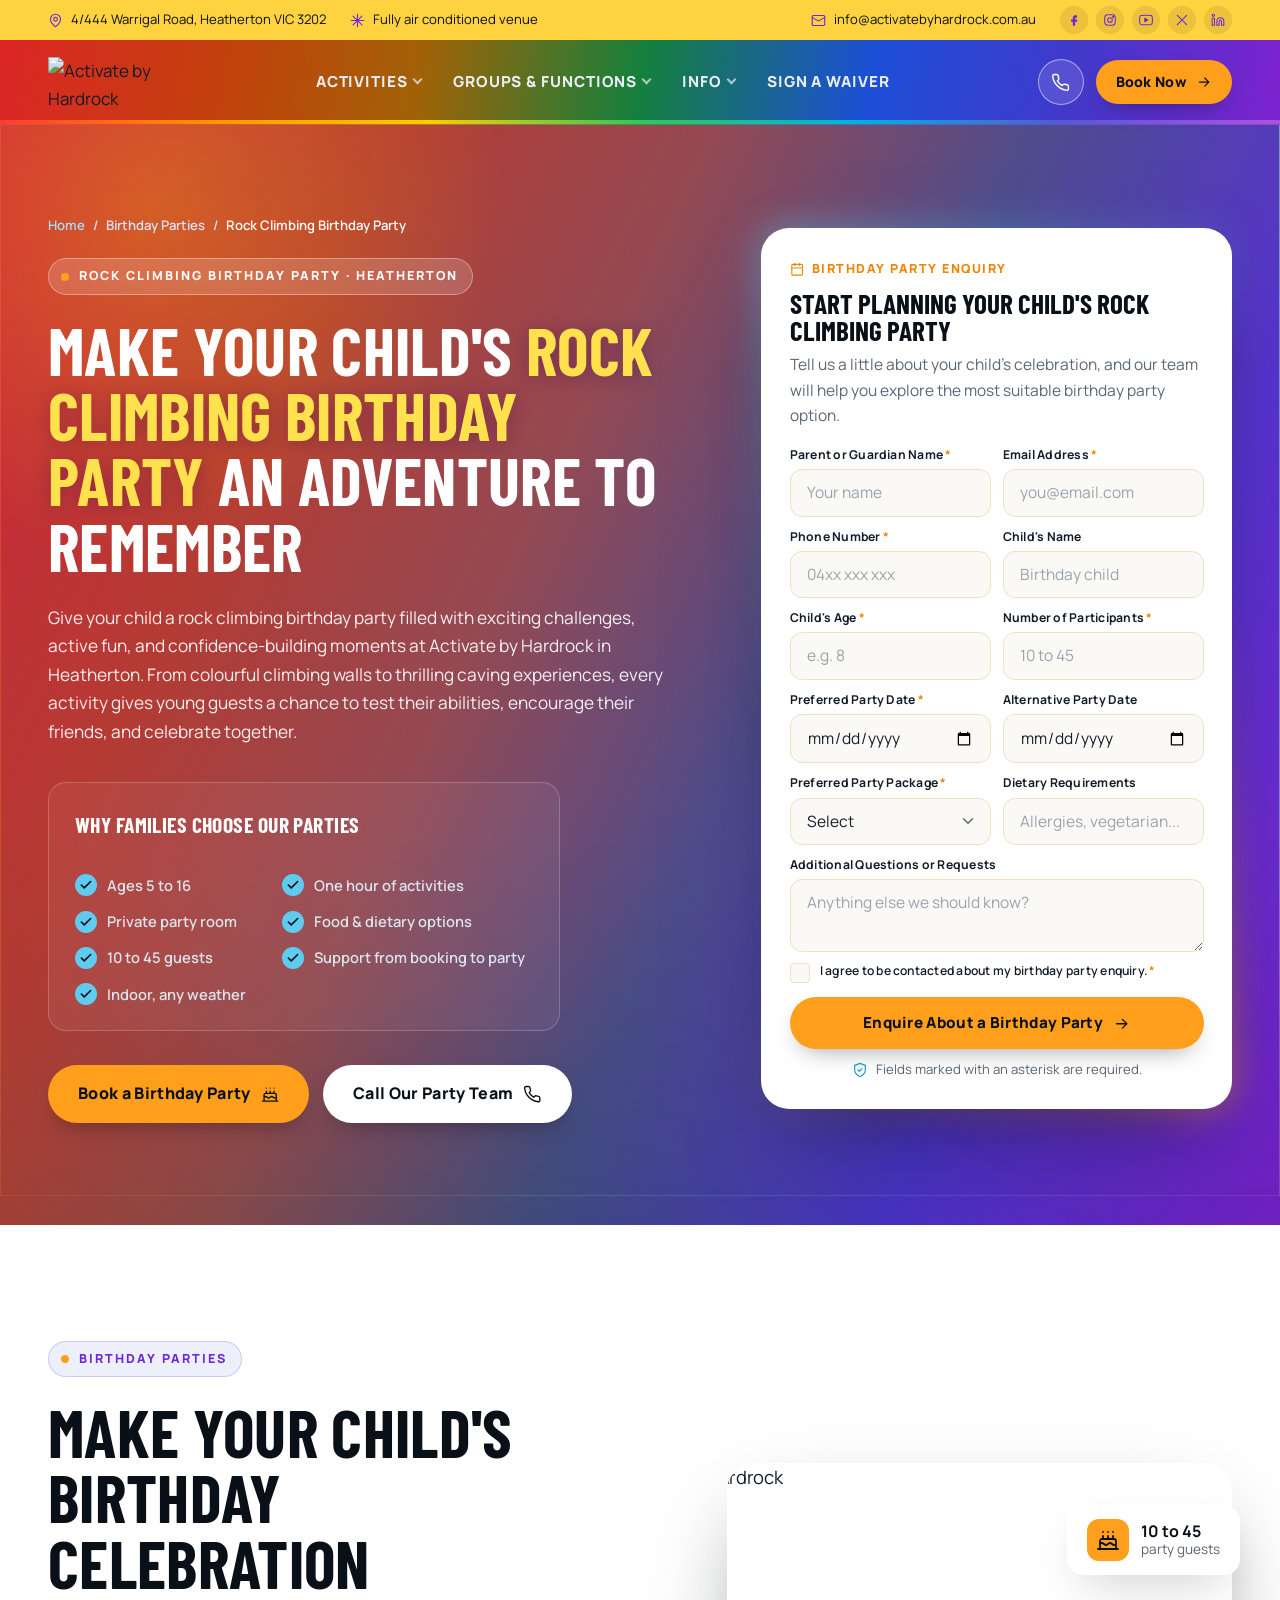
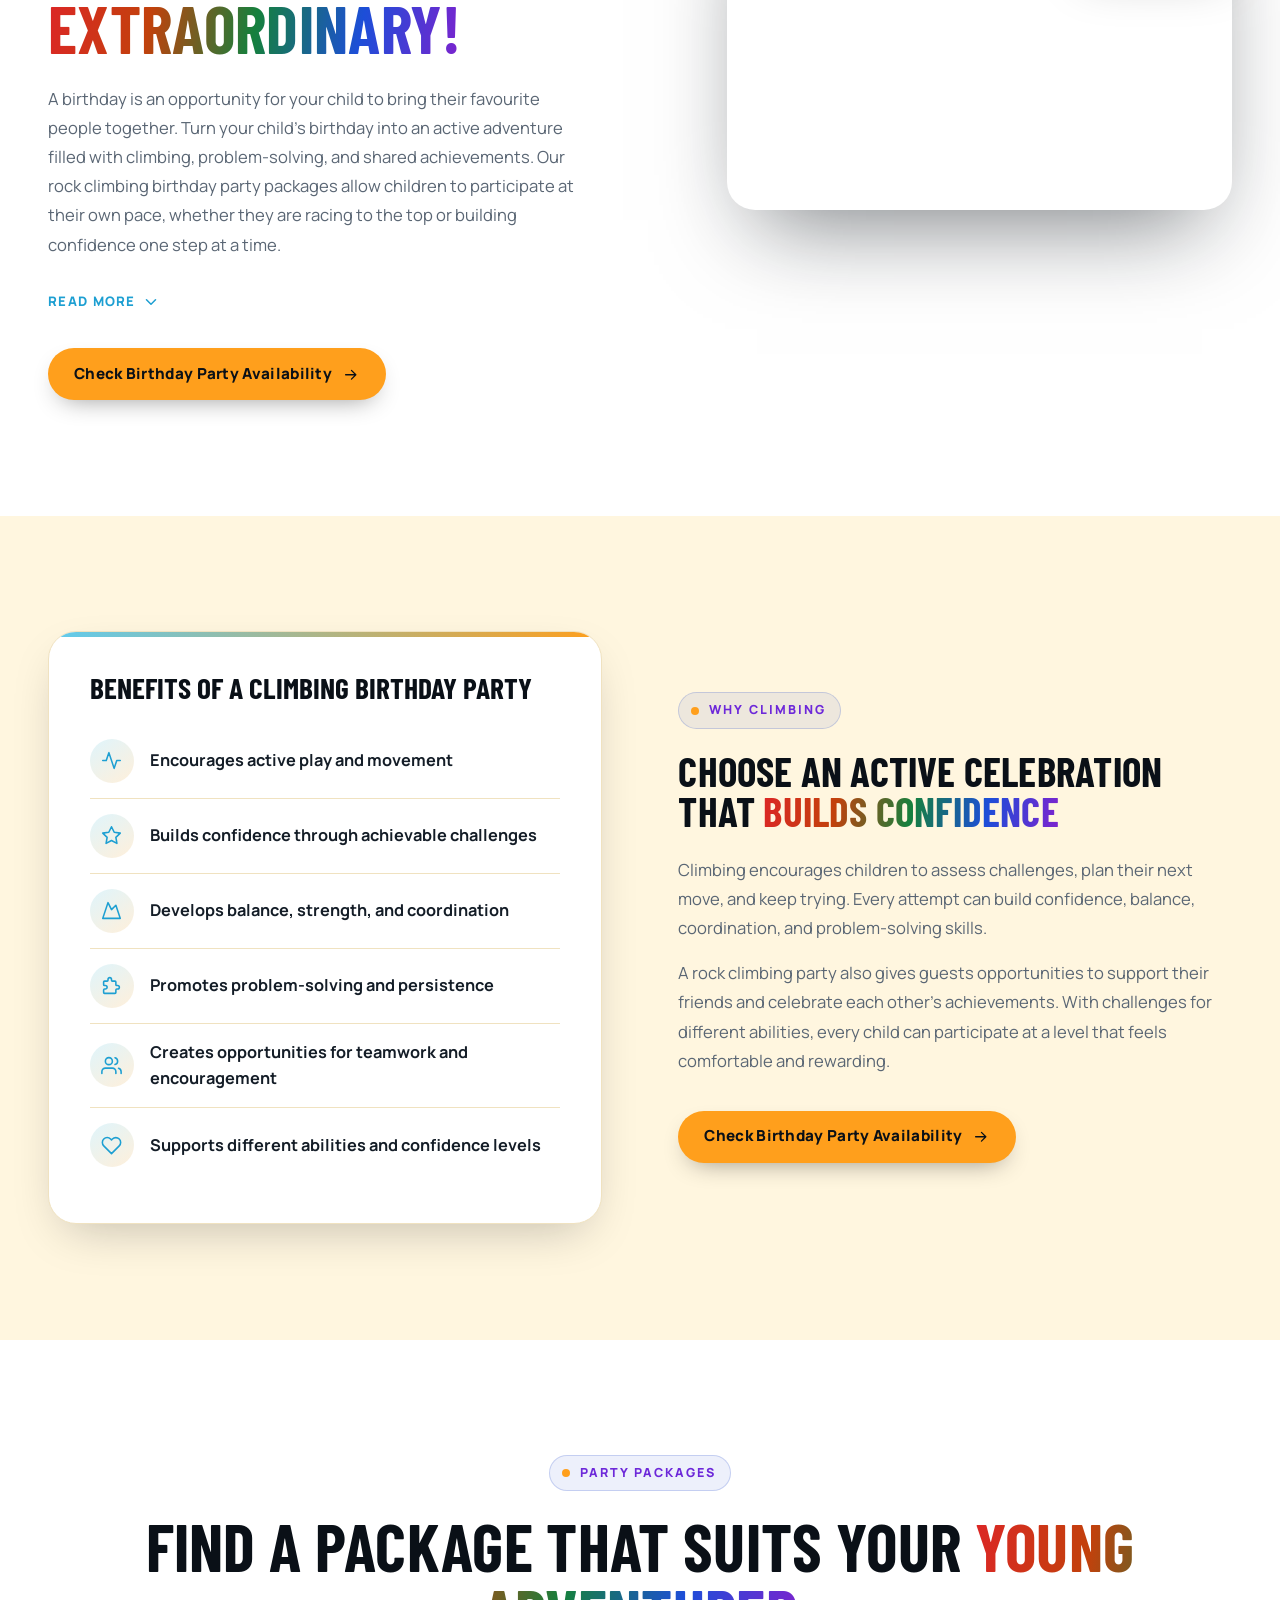
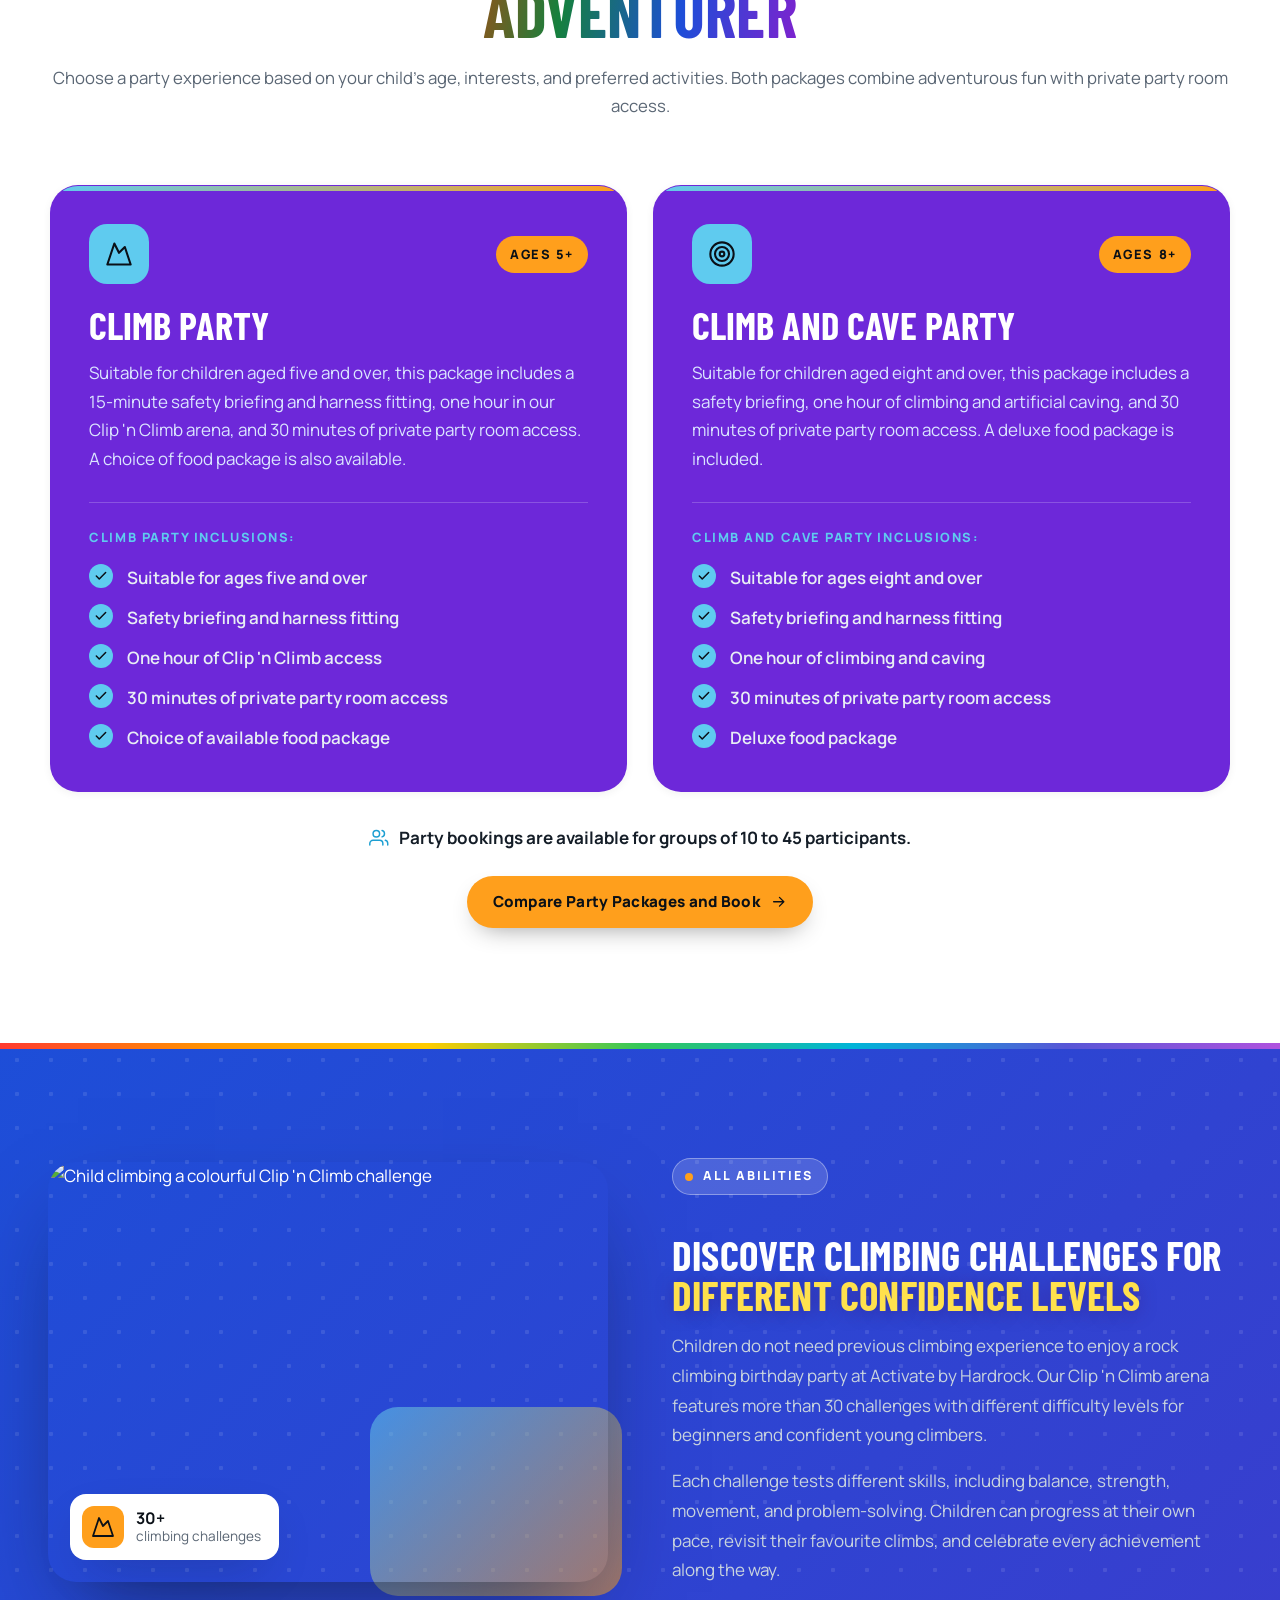
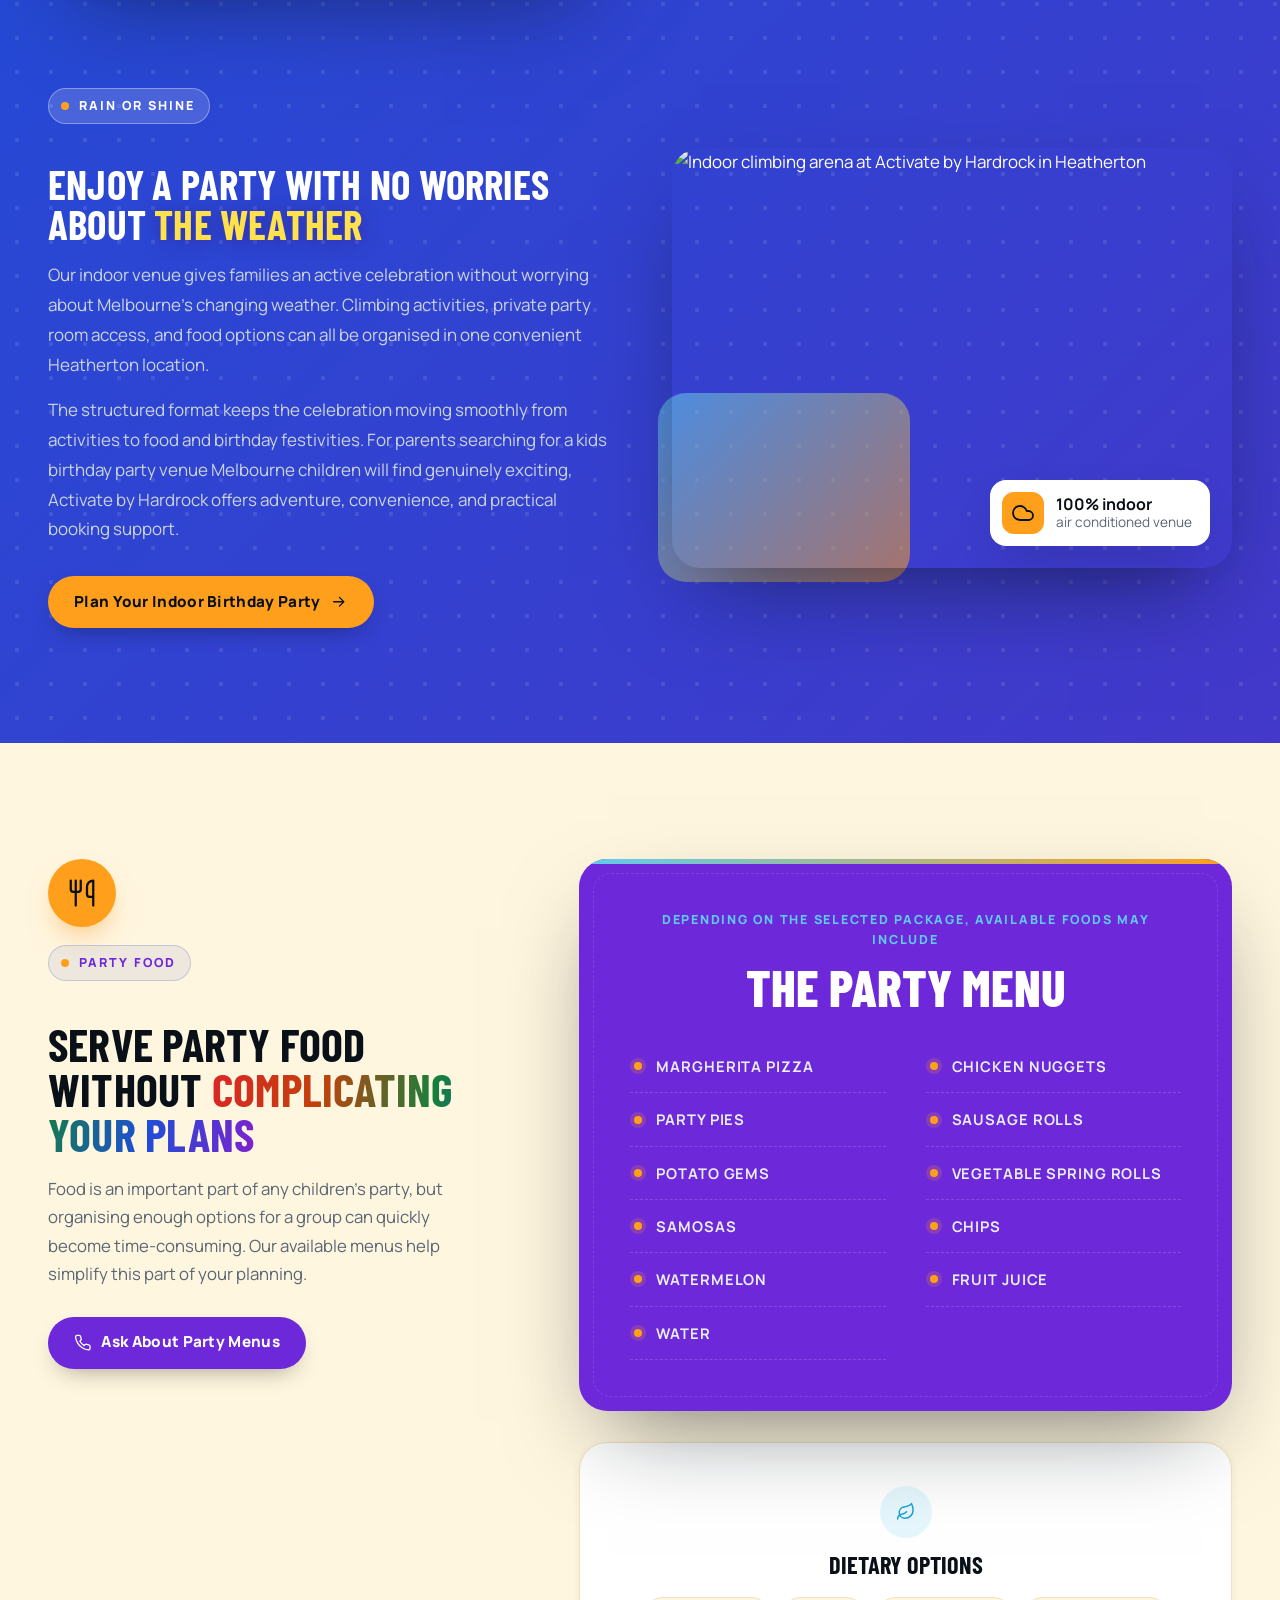
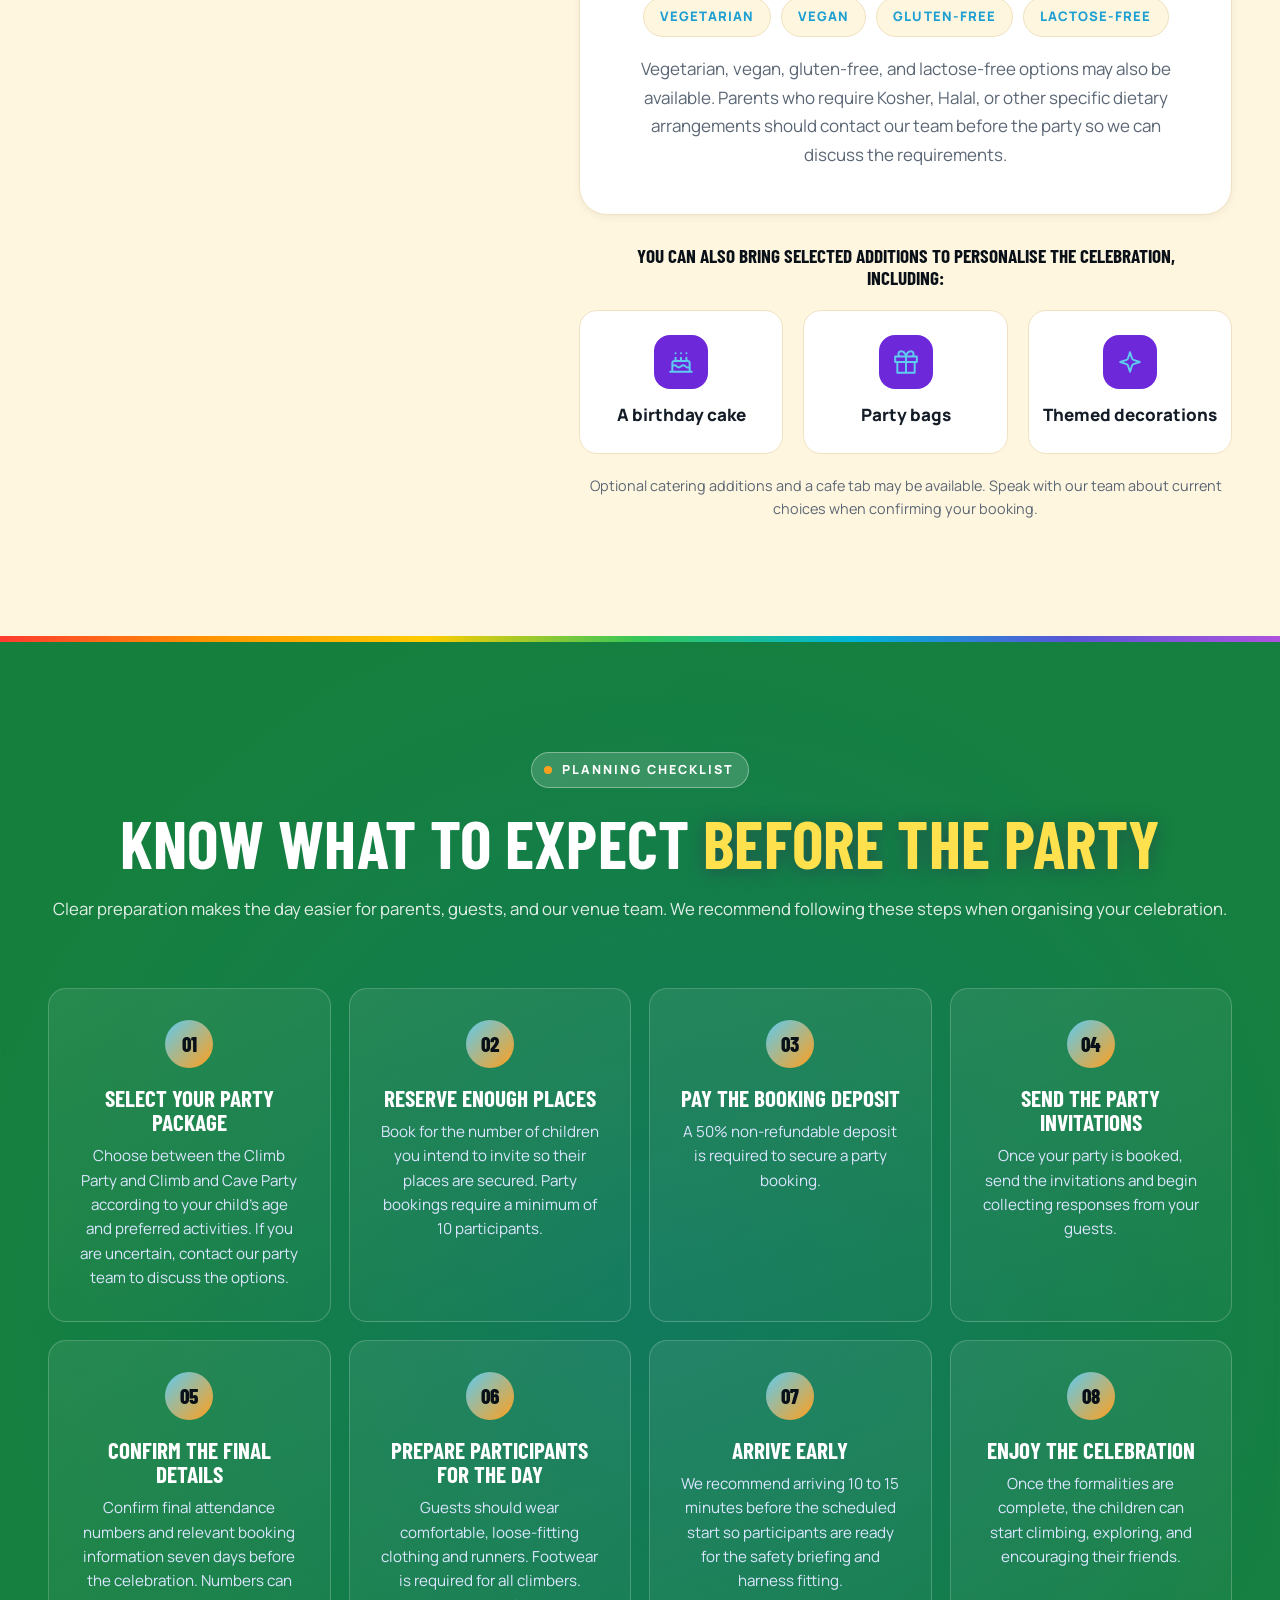
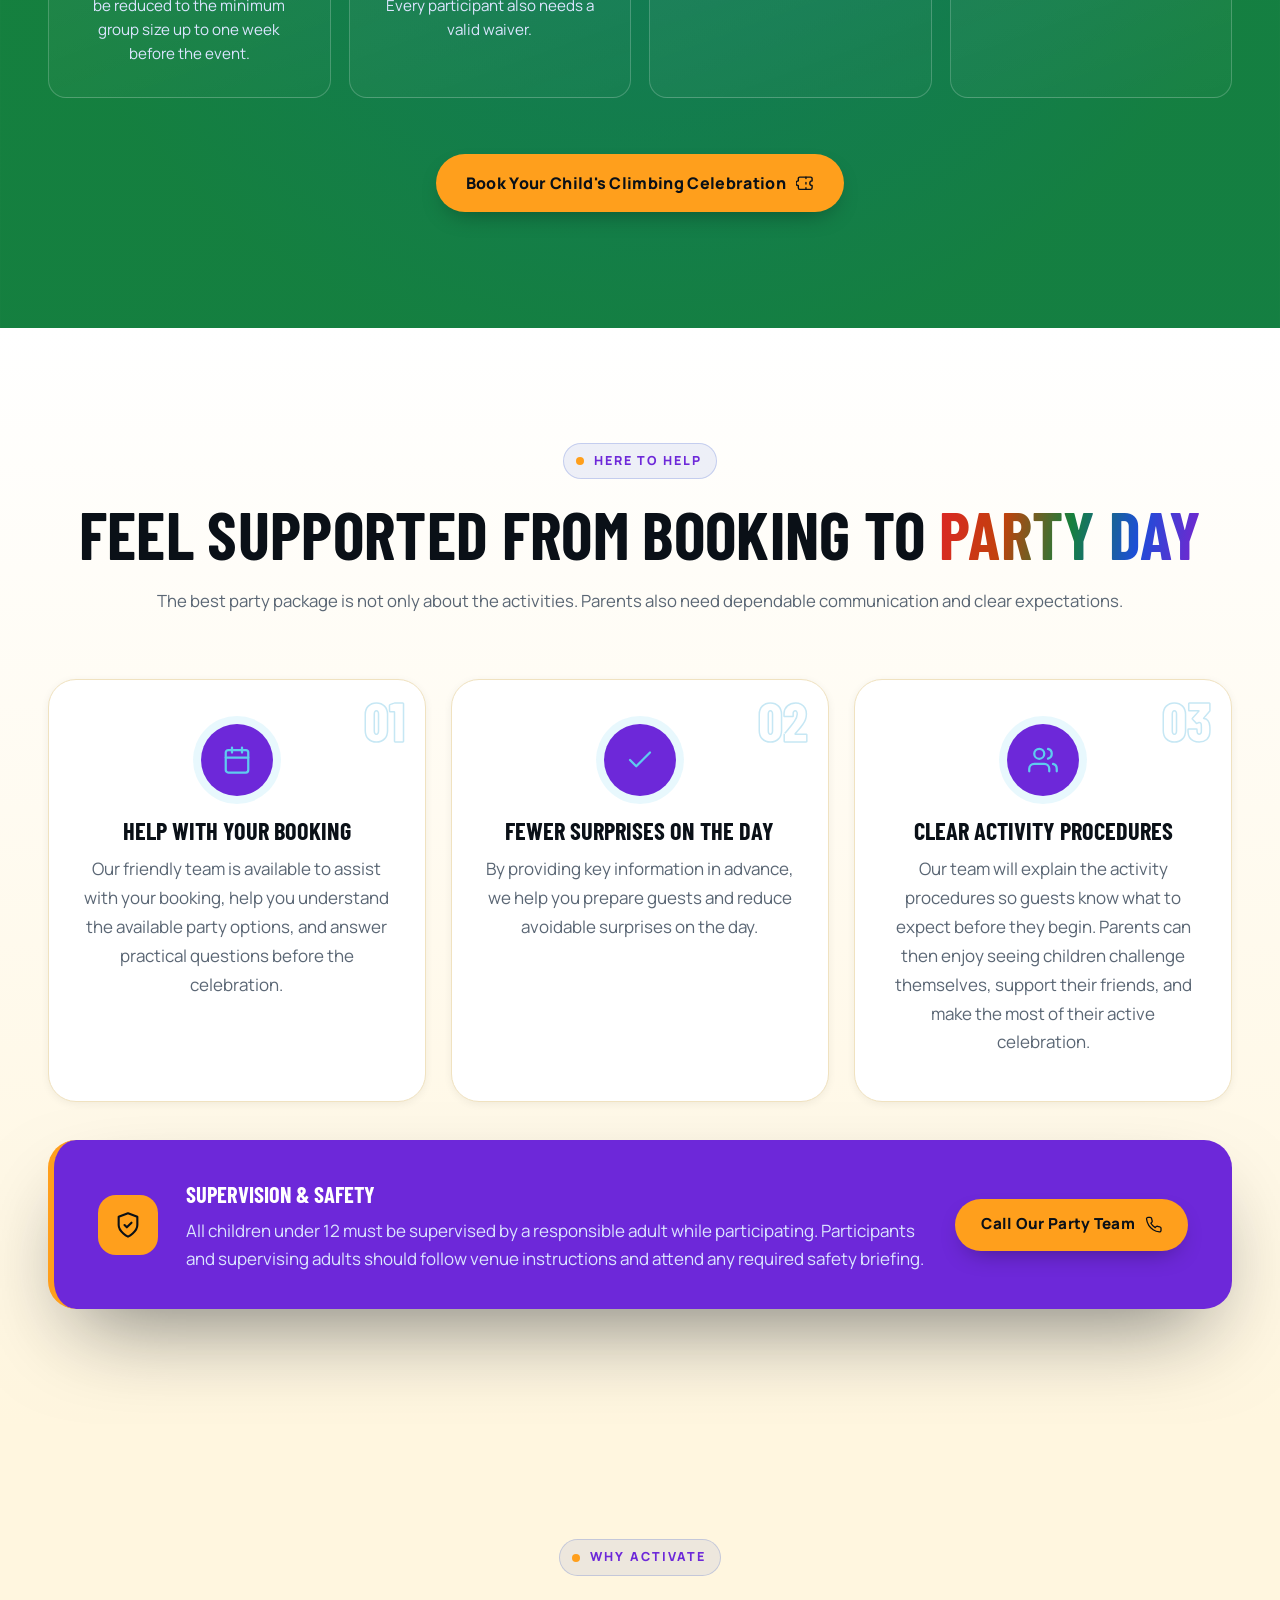
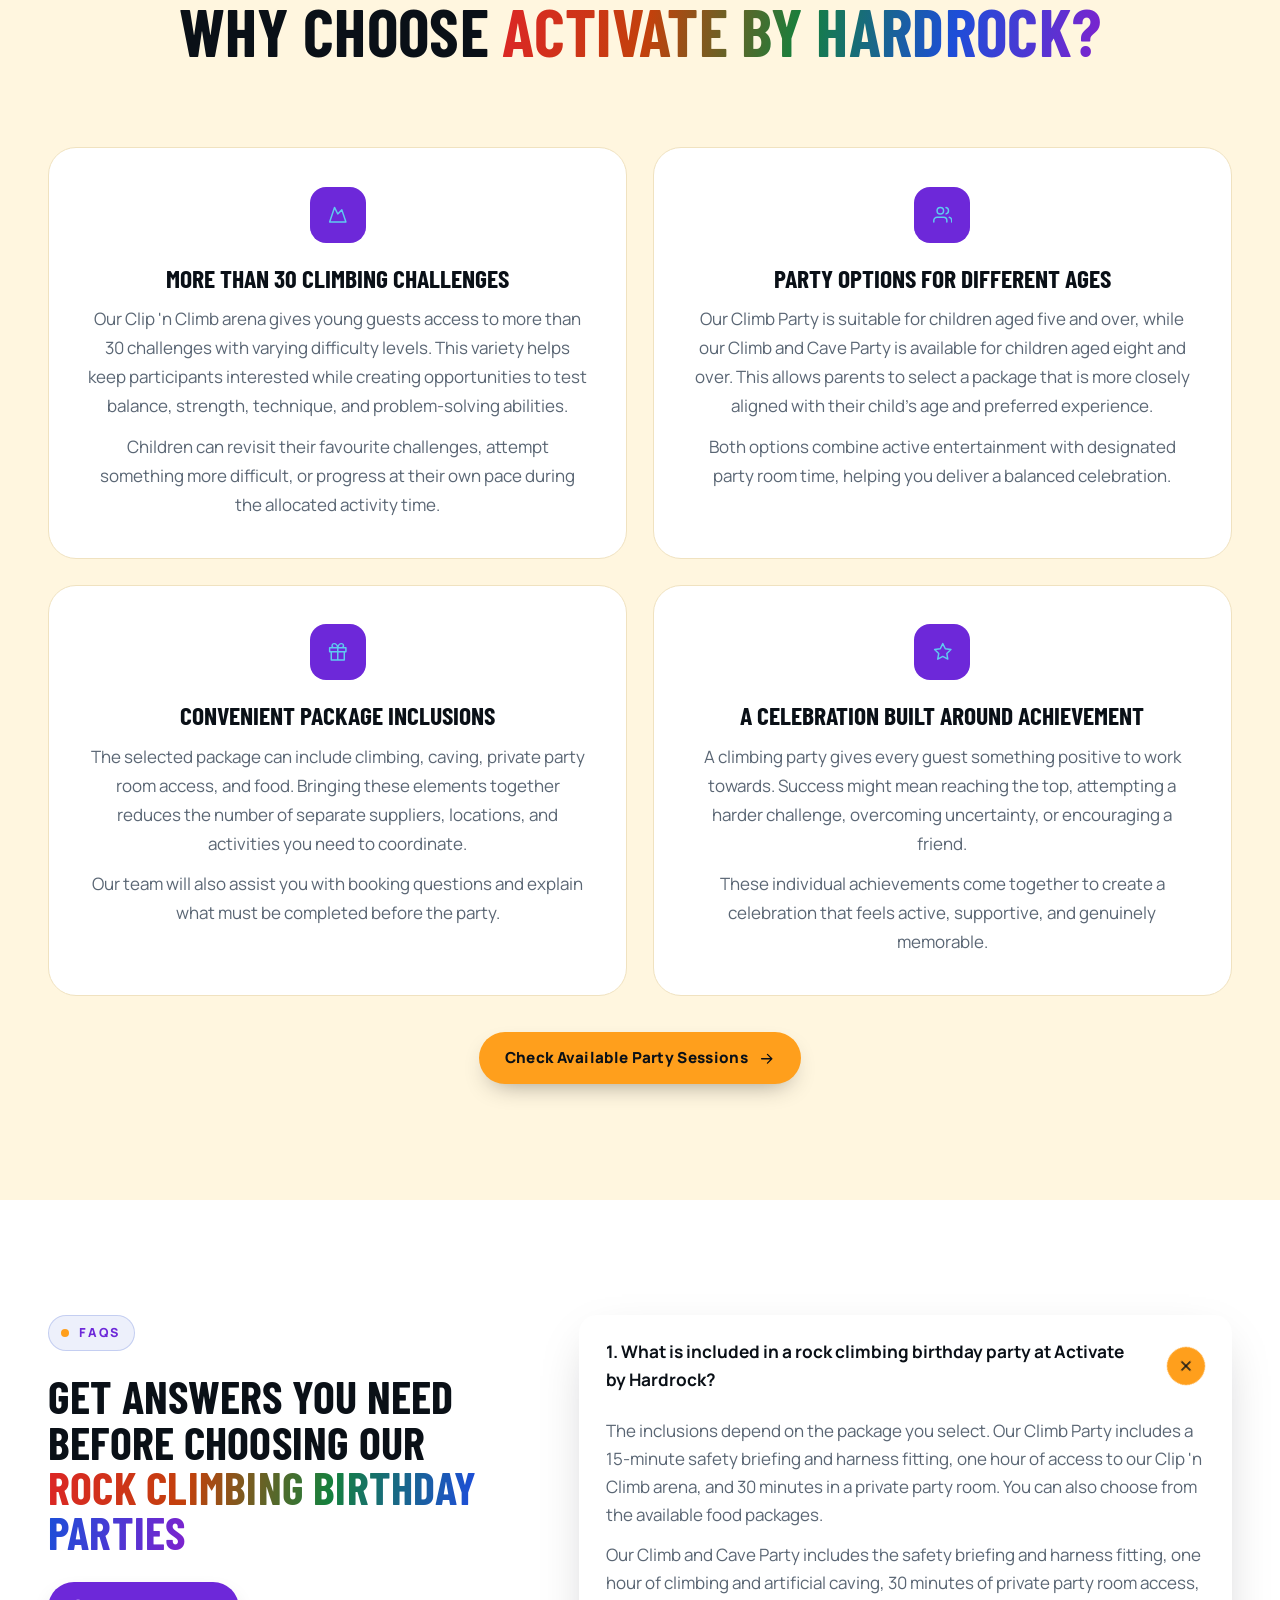
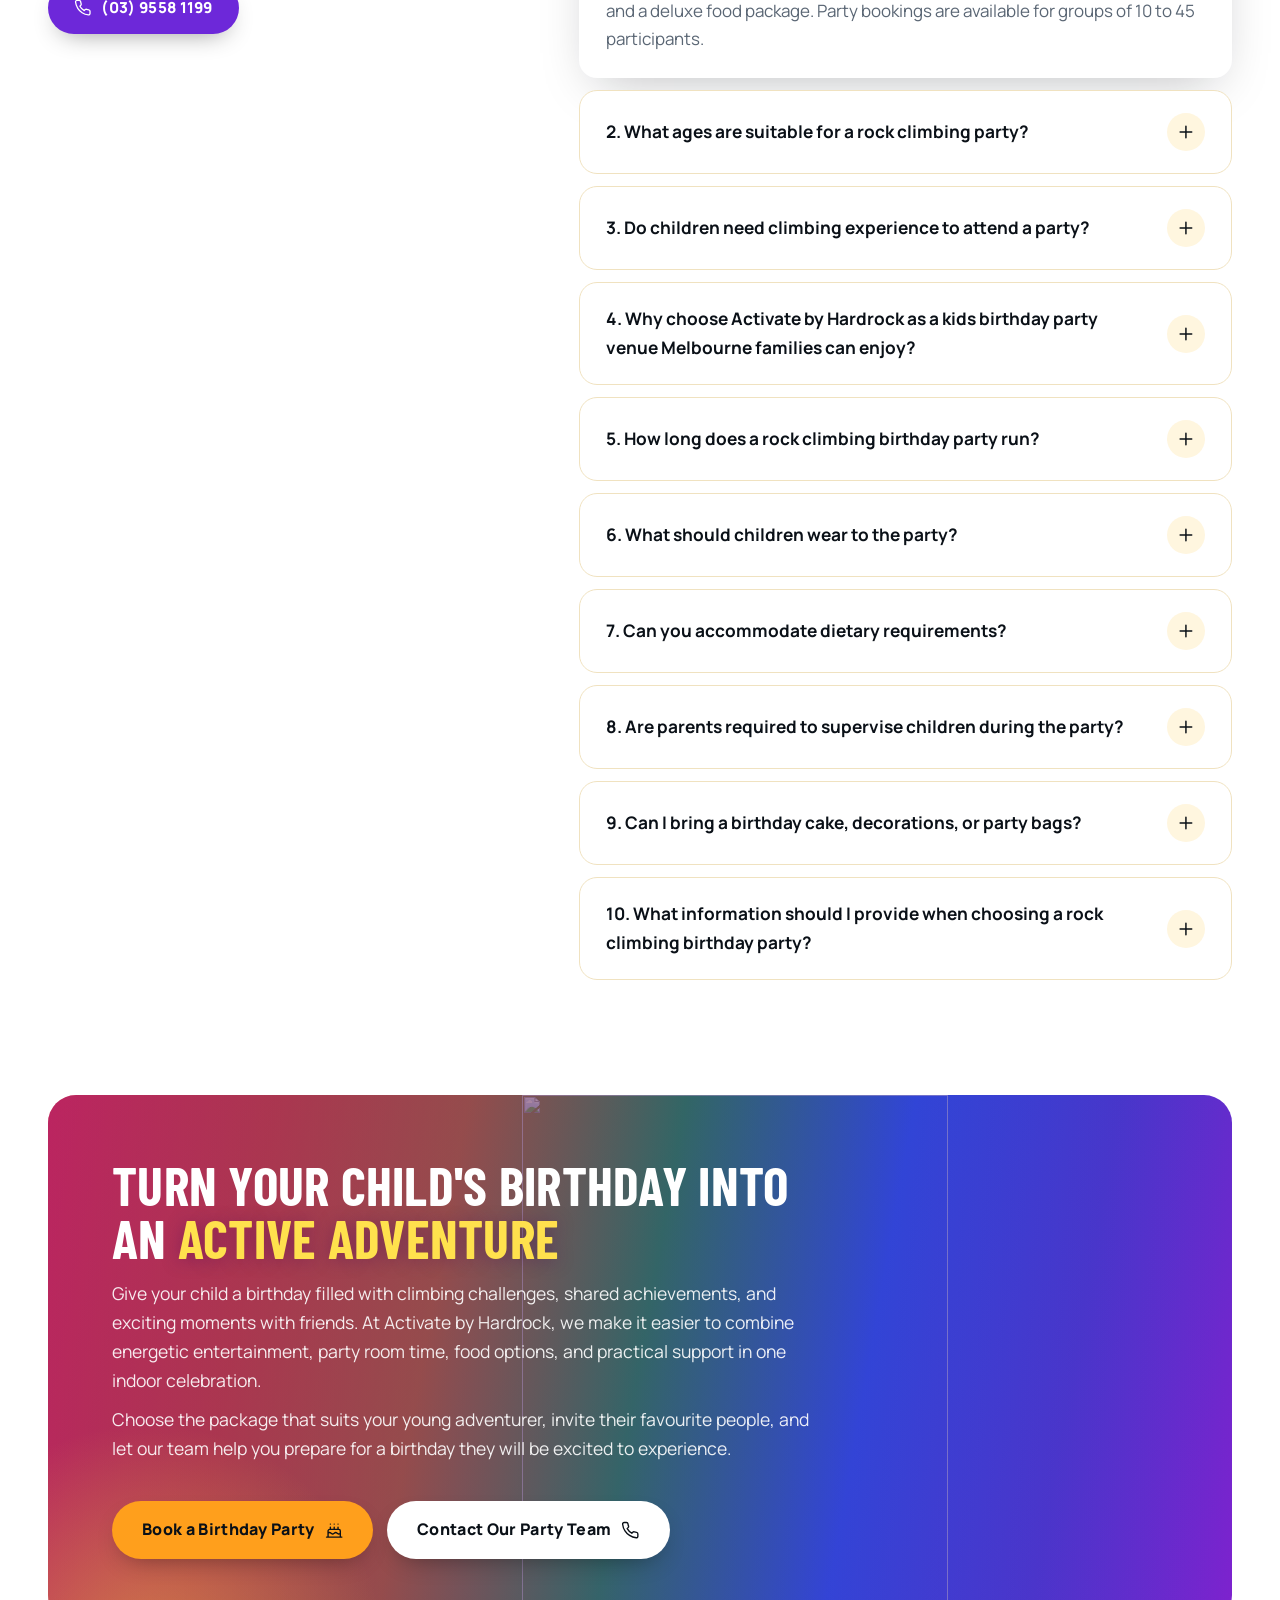
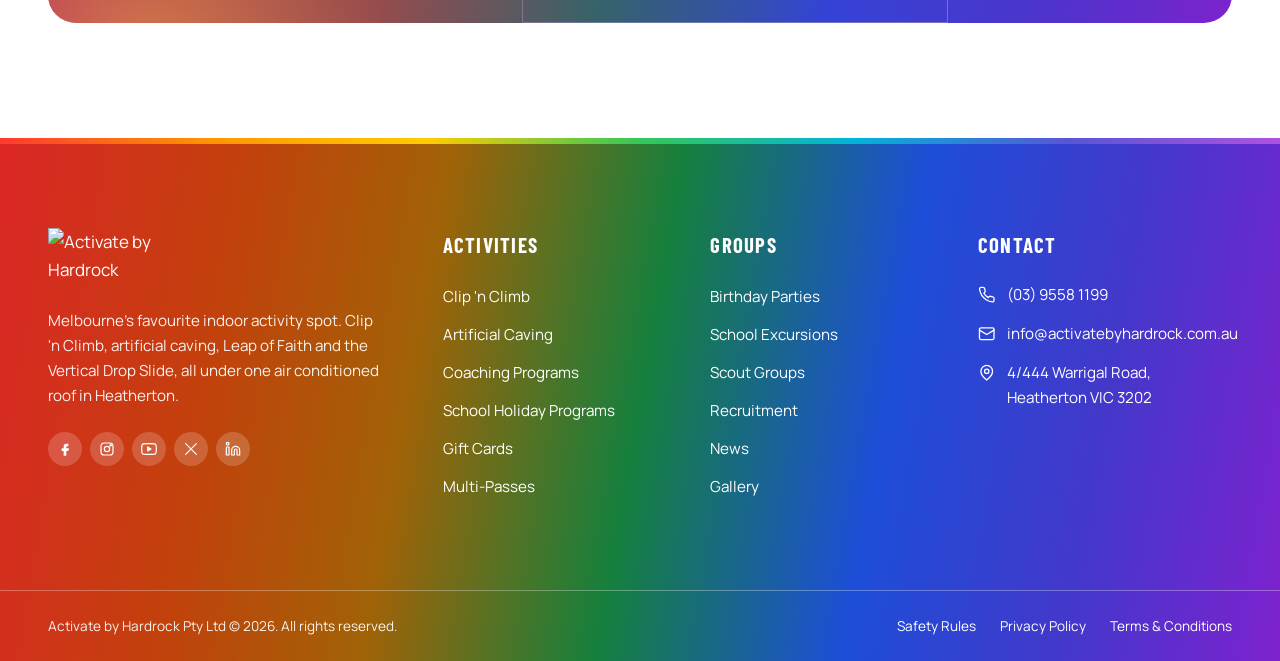
==== commit 88b14ddd: "Bump main stylesheet version" ====
--- a/seo-landing-page.html
+++ b/seo-landing-page.html
@@ -17,7 +17,7 @@
 <script type="application/ld+json">{"@context": "https://schema.org", "@type": "BreadcrumbList", "itemListElement": [{"@type": "ListItem", "position": 1, "name": "Home", "item": "https://www.activatebyhardrock.com.au/"}, {"@type": "ListItem", "position": 2, "name": "Birthday Parties", "item": "https://www.activatebyhardrock.com.au/birthday-parties/"}, {"@type": "ListItem", "position": 3, "name": "Rock Climbing Birthday Party"}]}</script>
 <link rel="icon" href="https://www.activatebyhardrock.com.au/media/2020/06/cropped-favicon-1.png">
 <link rel="stylesheet" href="https://fonts.googleapis.com/css2?family=Barlow+Condensed:wght@500;600;700;800&family=Manrope:wght@400;500;600;700;800&display=swap">
-<link rel="stylesheet" href="activate-hardrock/assets/css/main.css?v=20261016-11">
+<link rel="stylesheet" href="activate-hardrock/assets/css/main.css?v=20261016-12">
 <link rel="stylesheet" href="activate-hardrock/assets/css/landing.css?v=20261016-25">
 </head>
 <body class="page abh-landing">
--- a/activate-hardrock/assets/css/main.css
+++ b/activate-hardrock/assets/css/main.css
@@ -1097,3 +1097,5 @@
 .info-list div > a, .info-list div > span { grid-column: 1 / -1; }
 @media (max-width: 767px) { .info-list, .info-list li { text-align: left; } }
 .info-list li { align-content: start; }
+.info-list li { padding: 20px; }
+.info-list a[href^="mailto"] { font-size: 0.88rem; overflow-wrap: normal; }
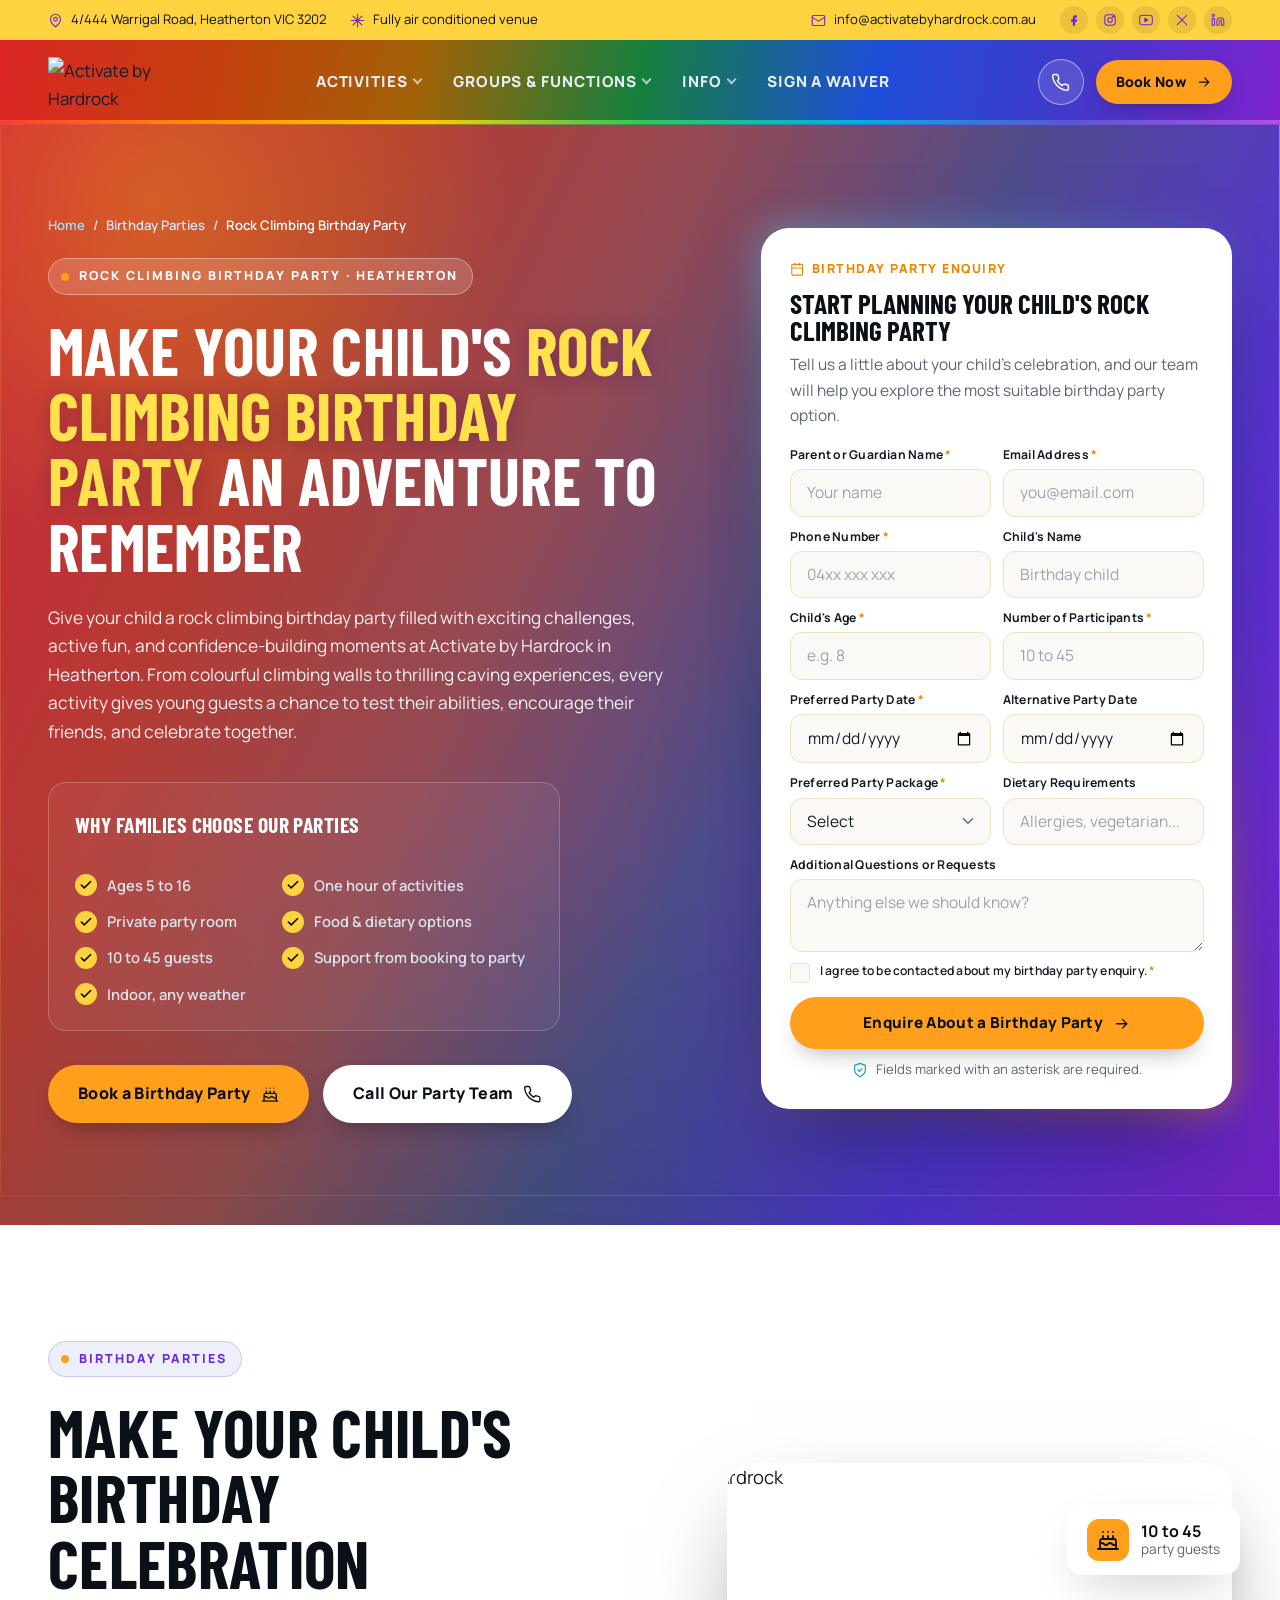
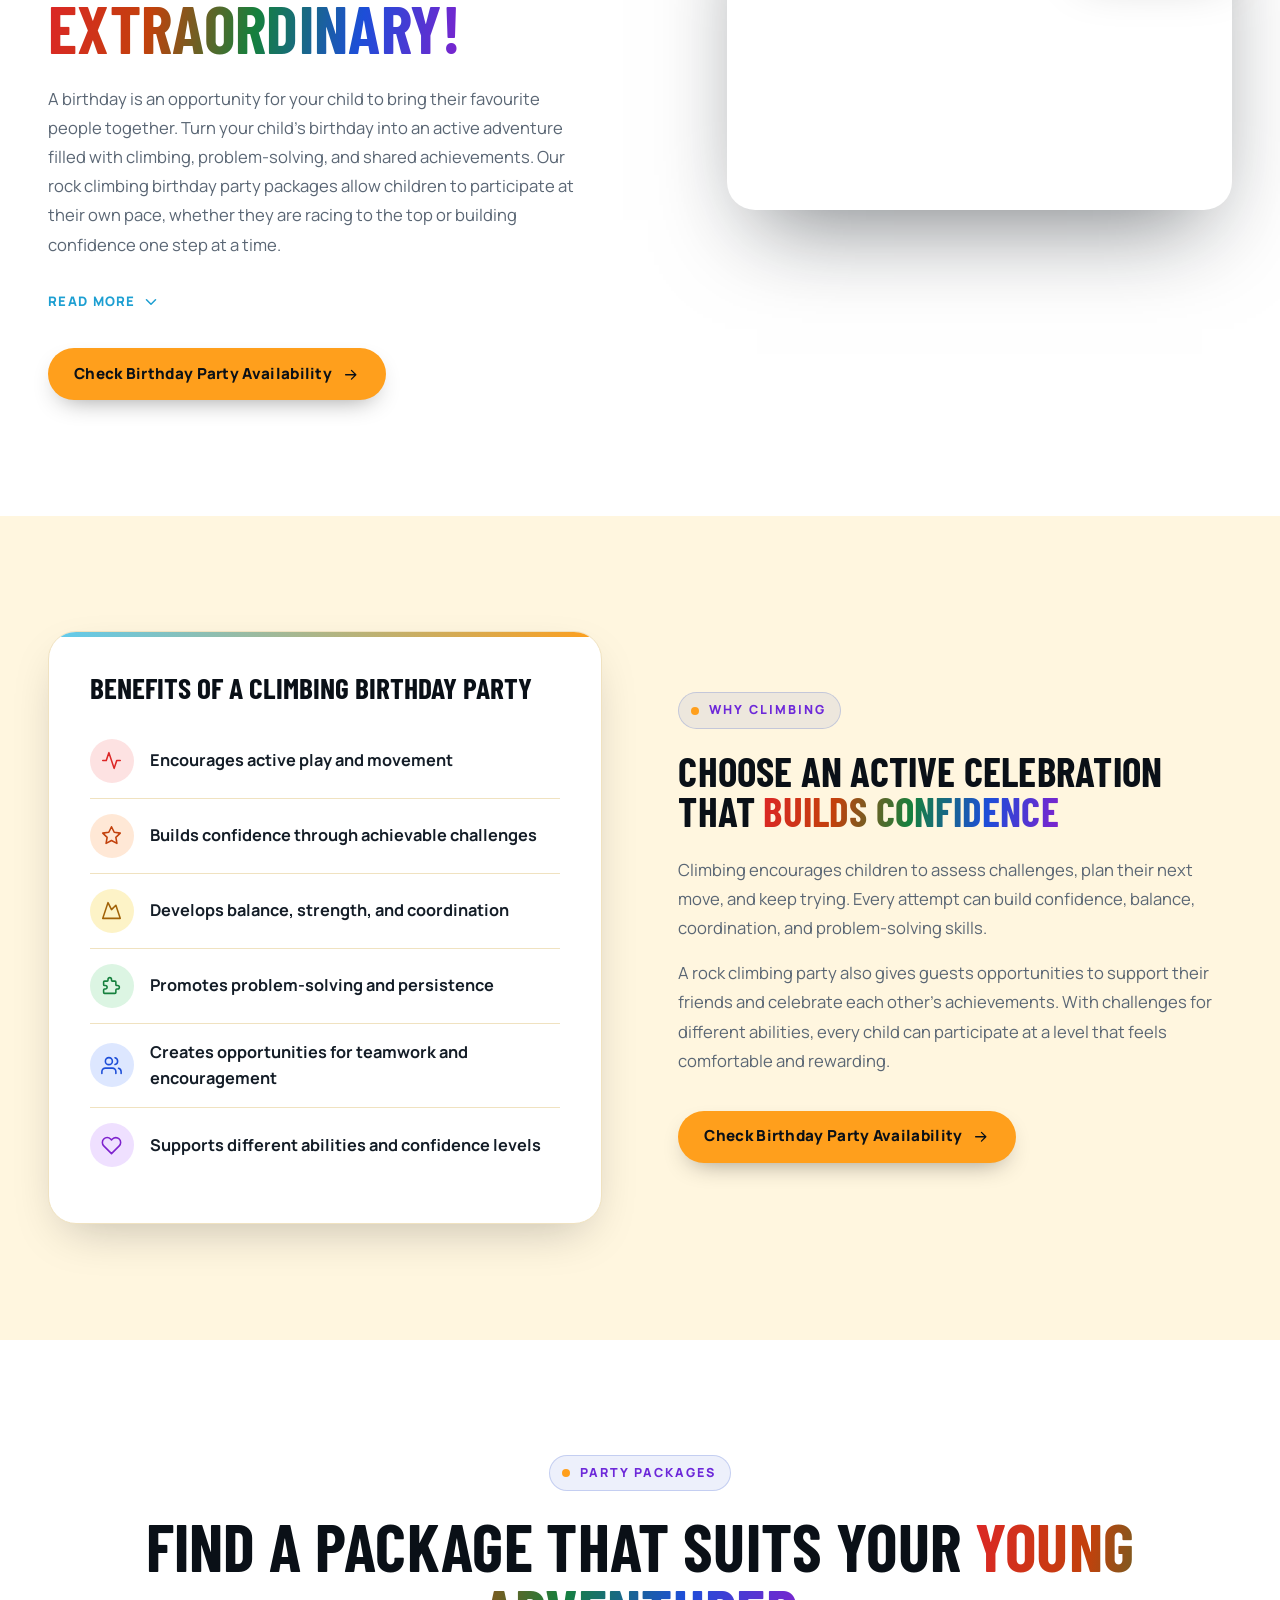
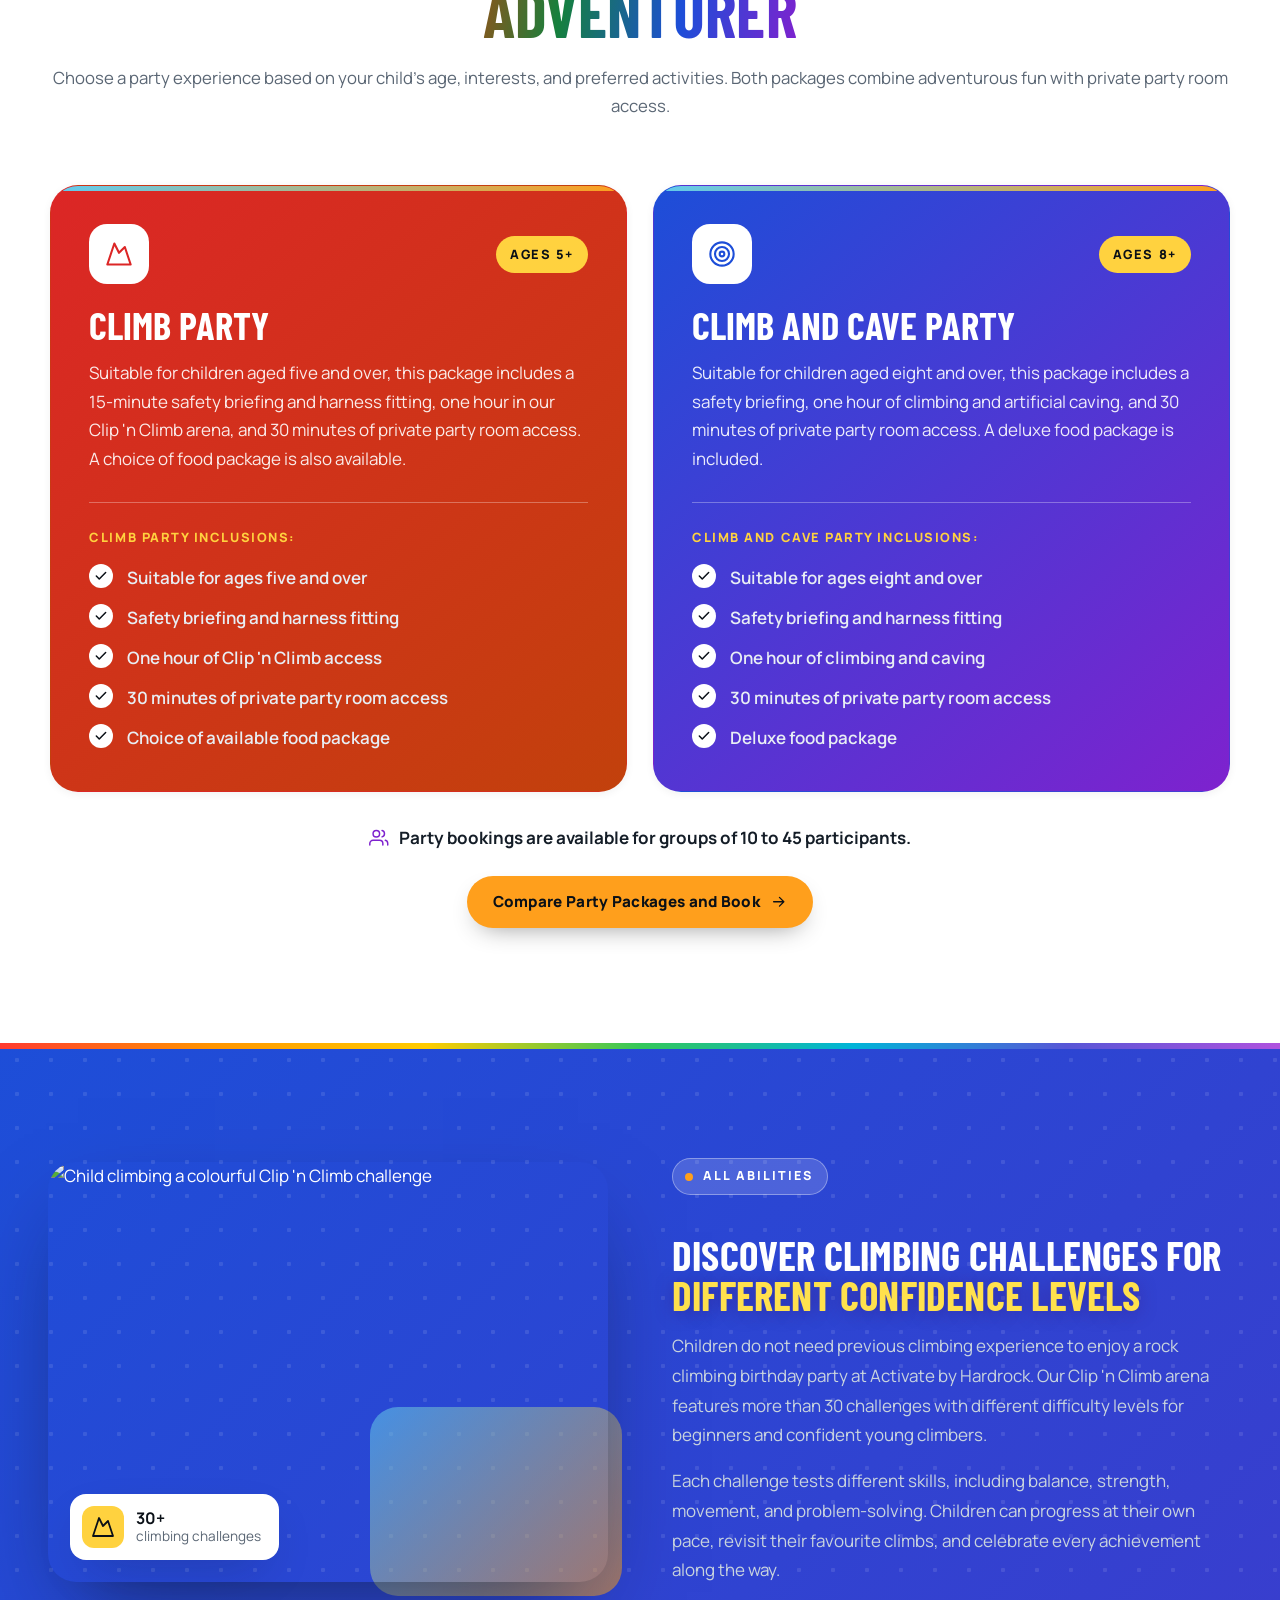
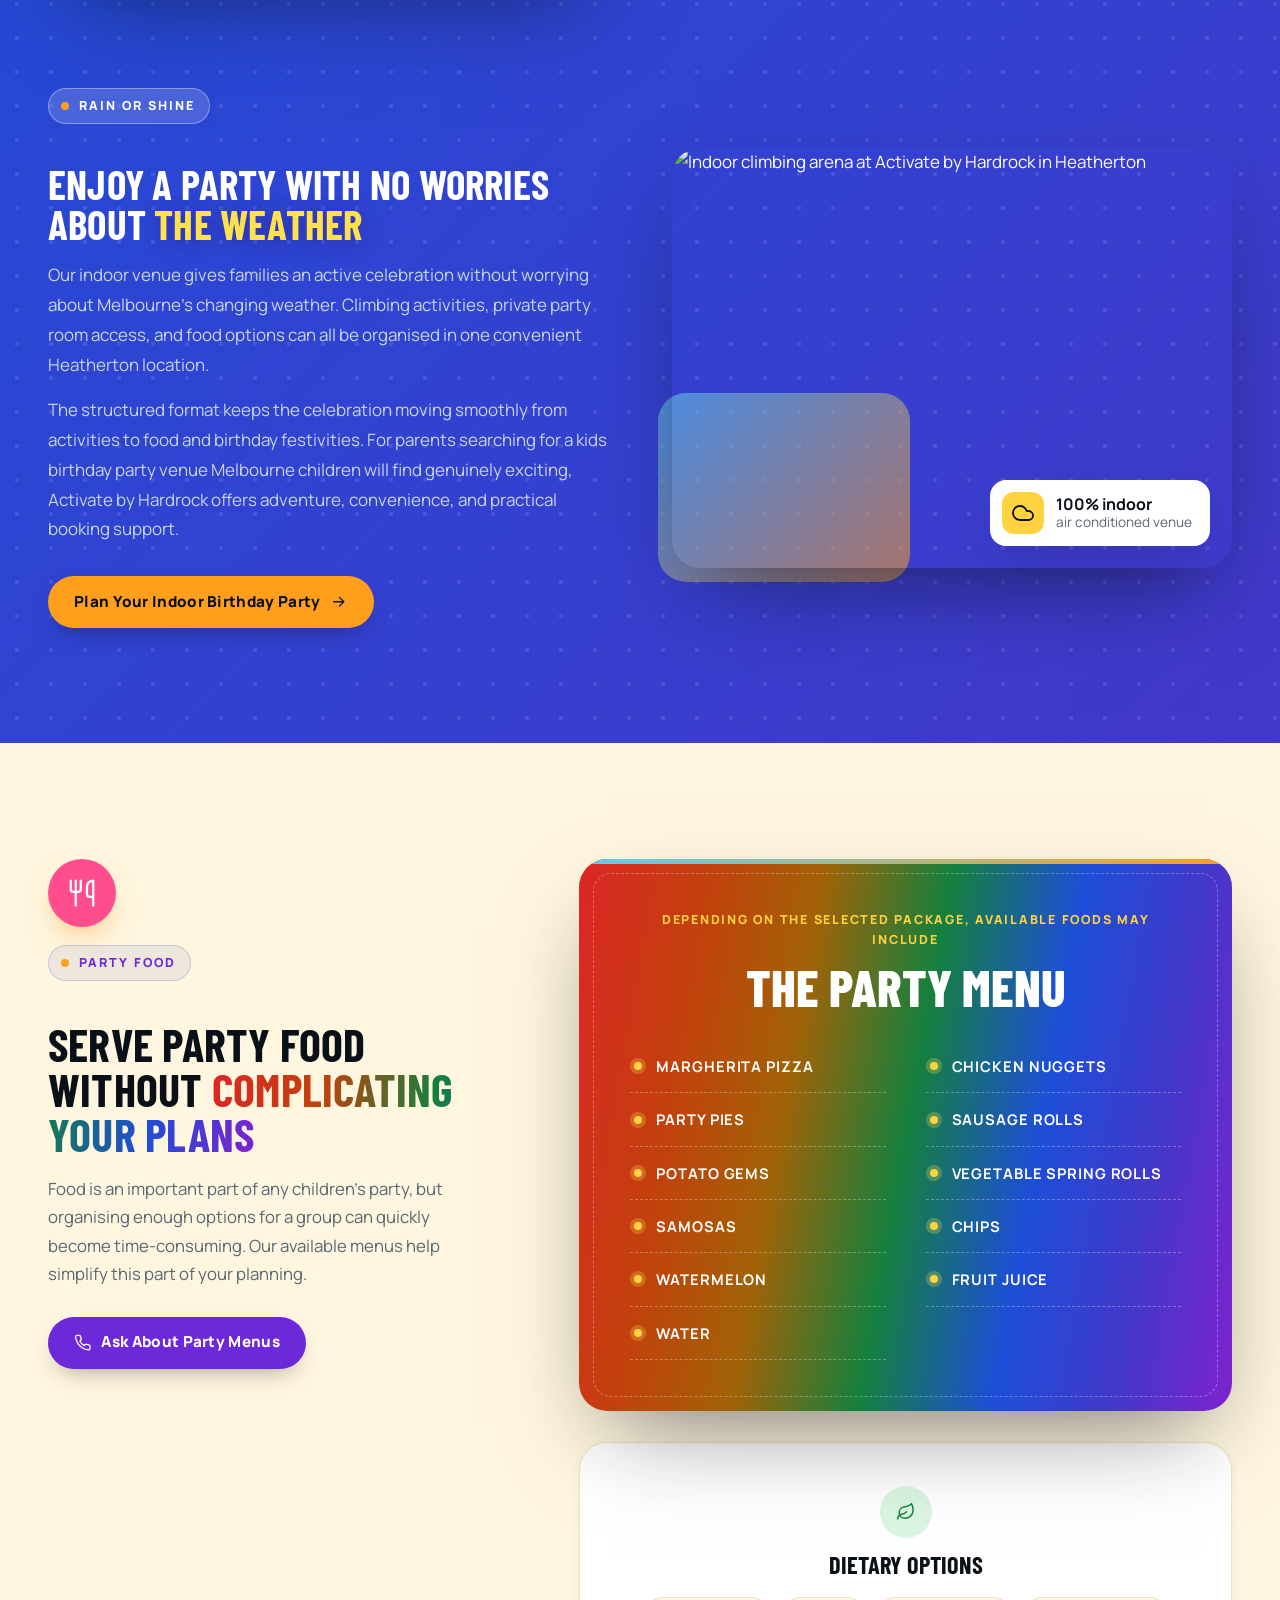
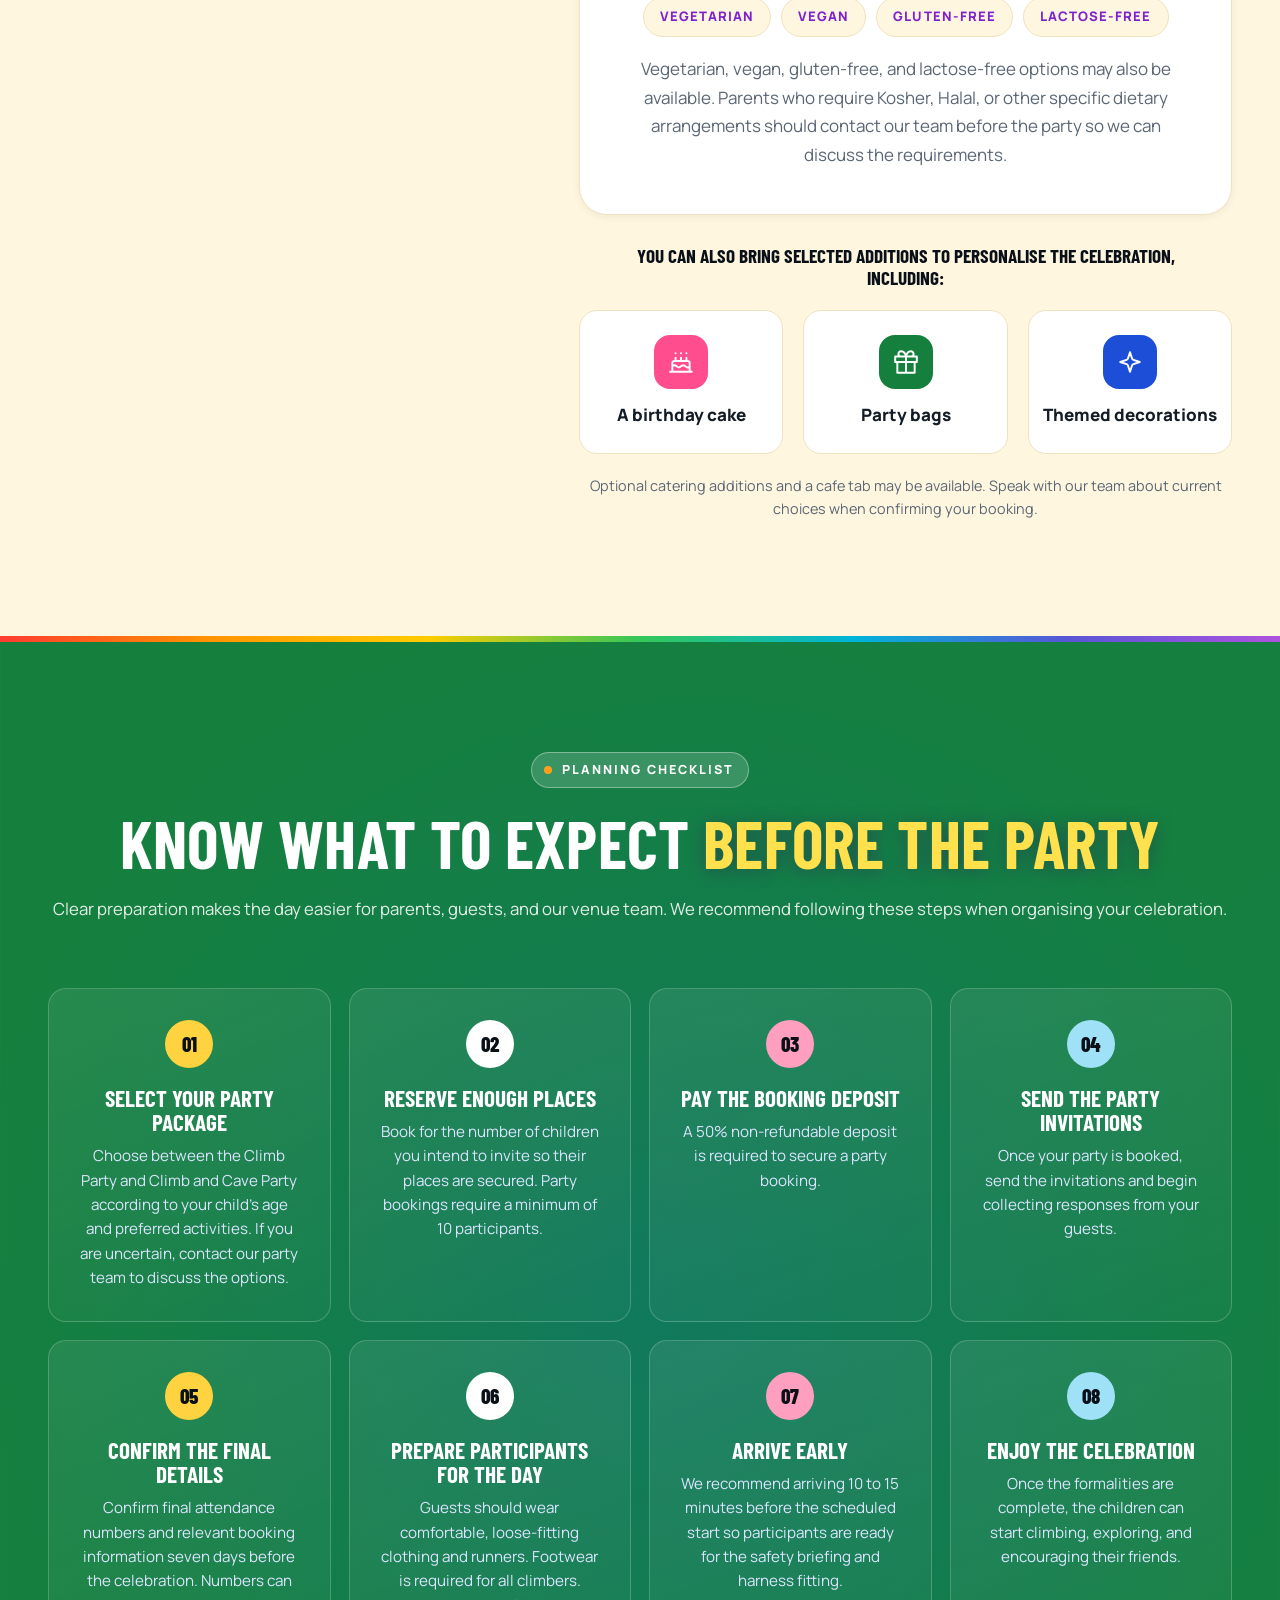
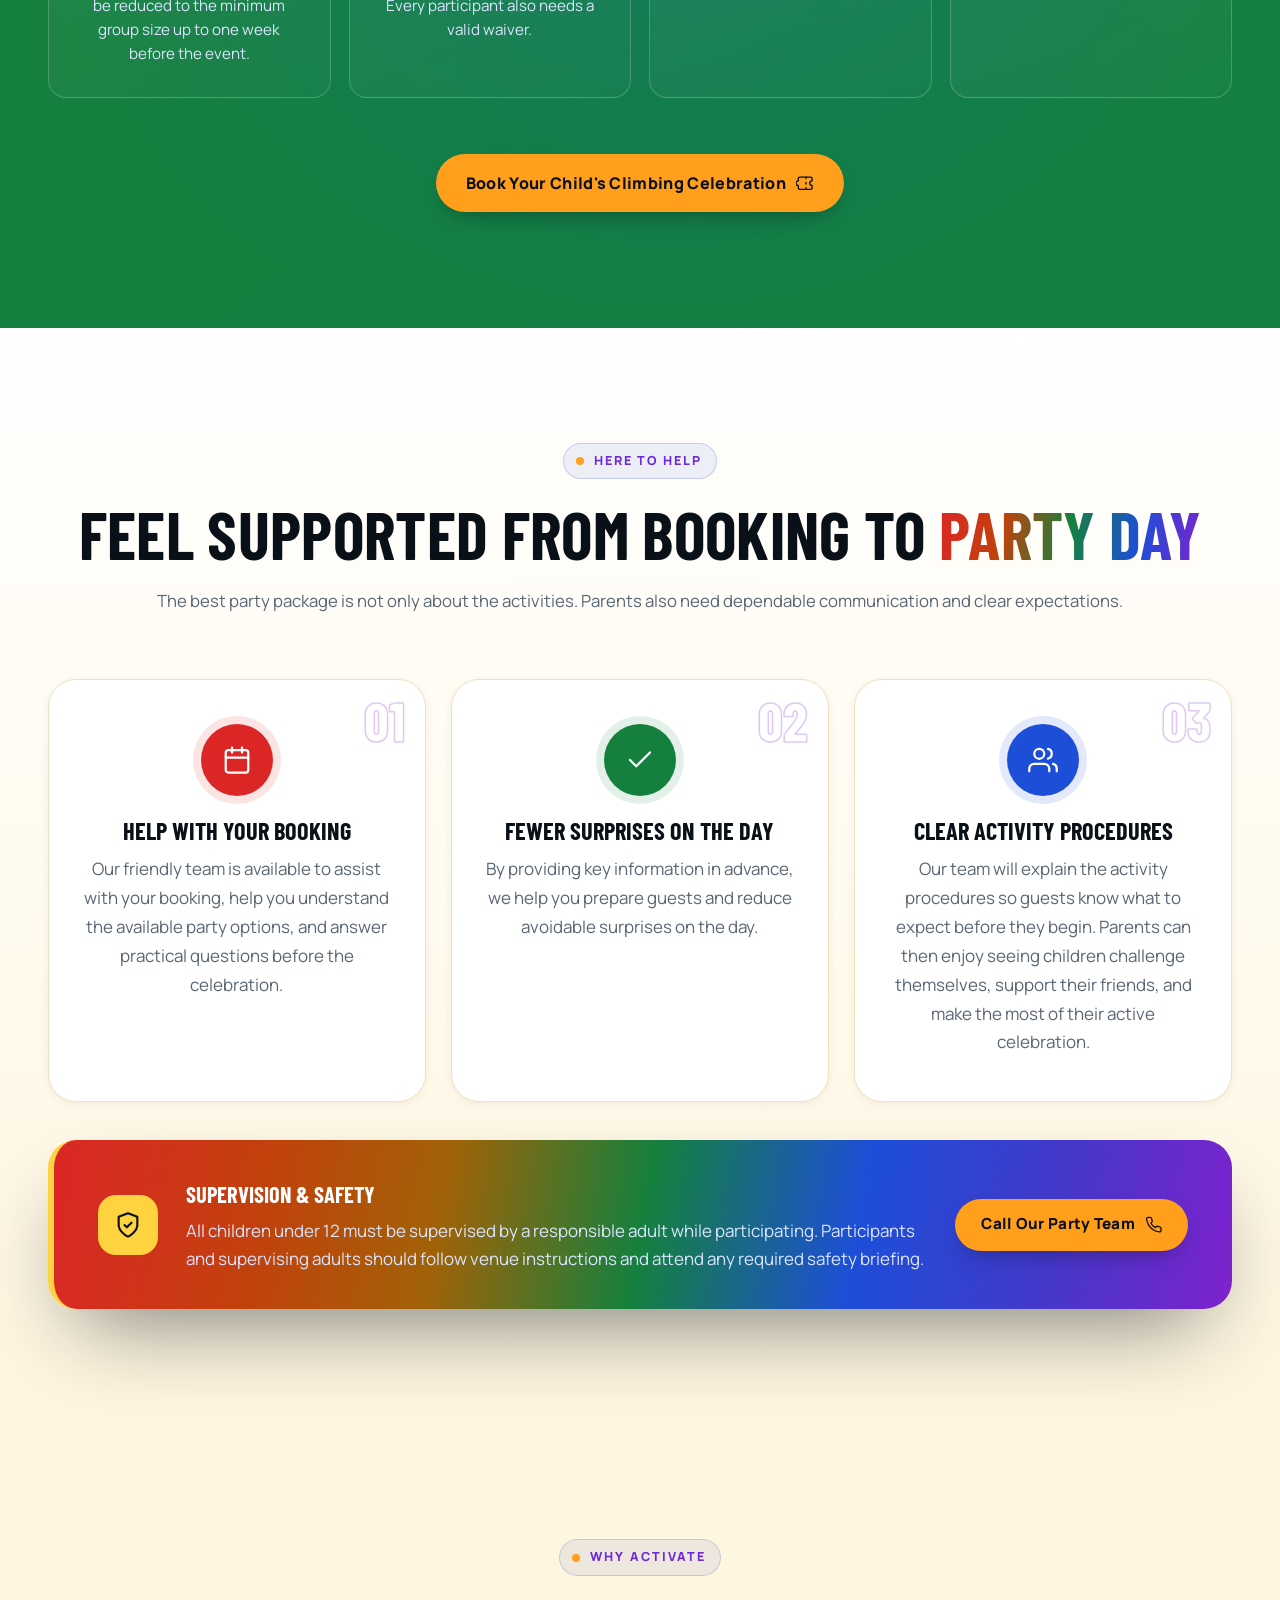
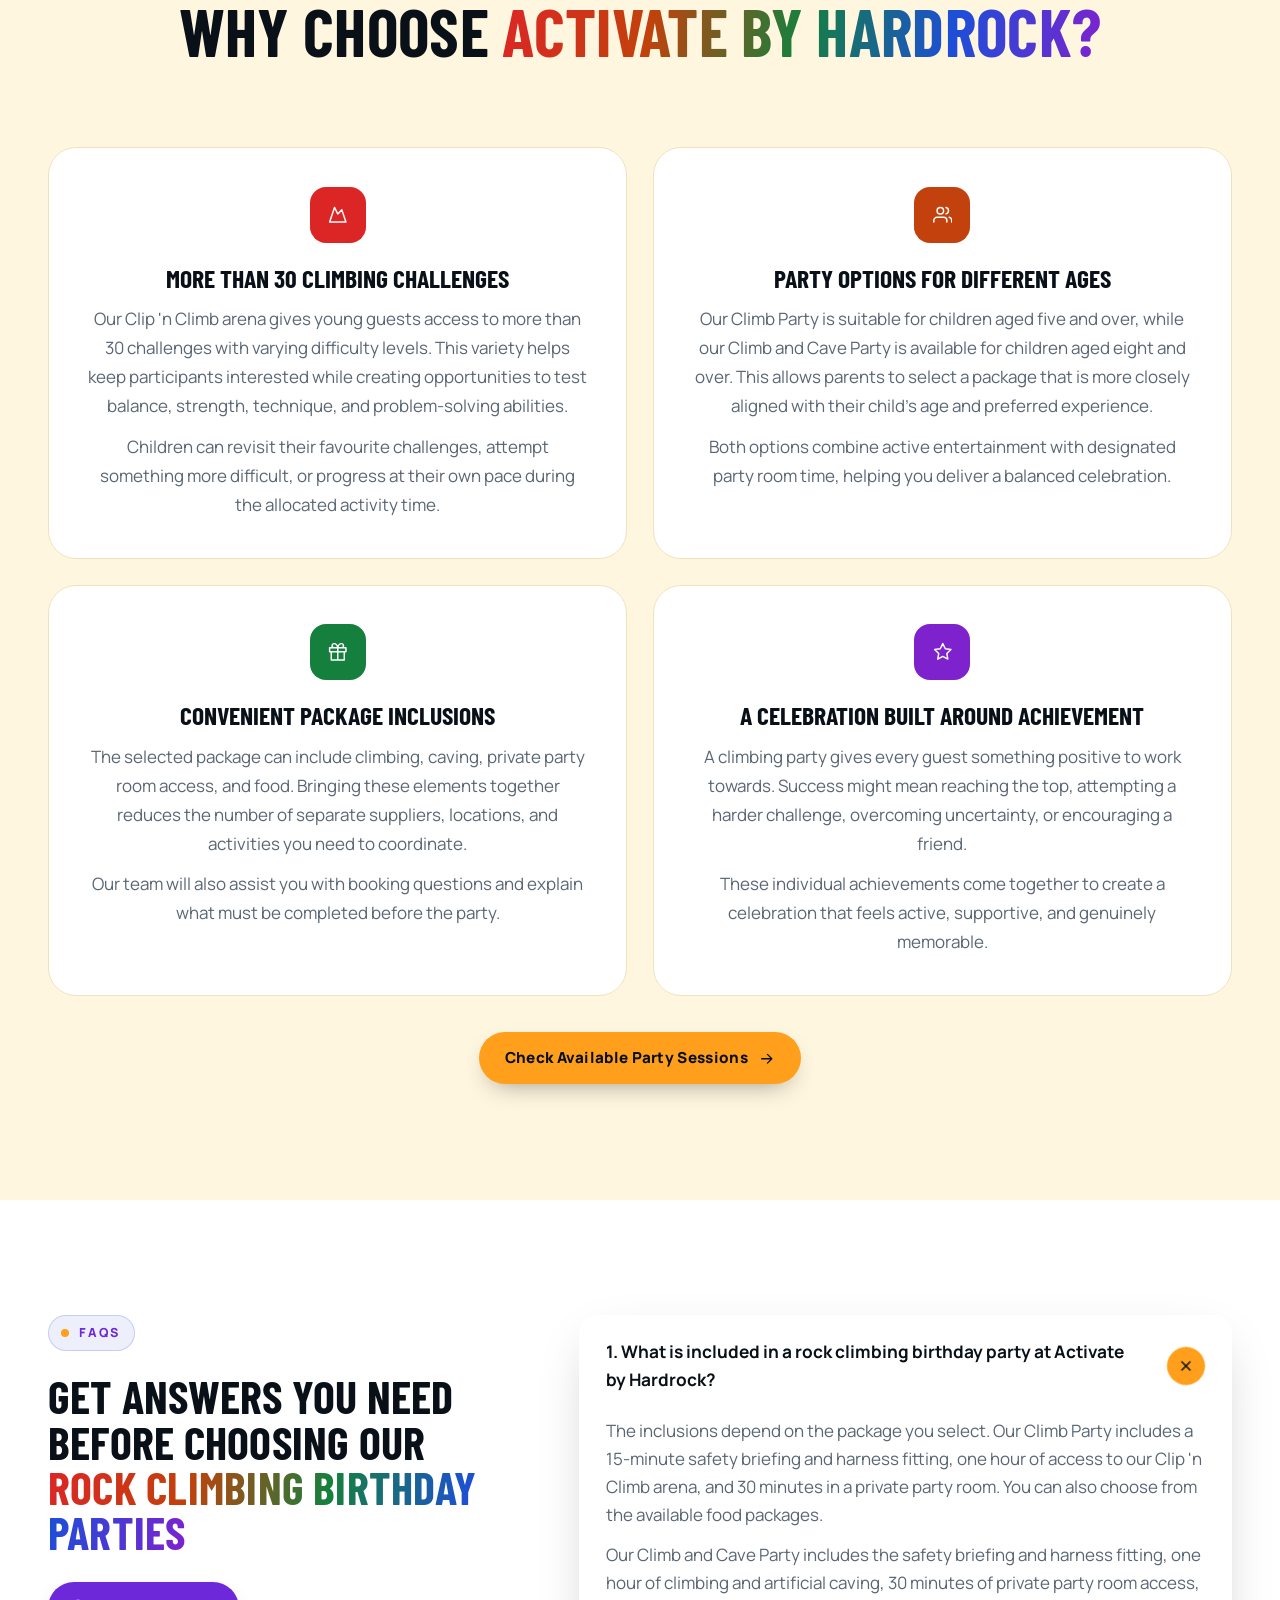
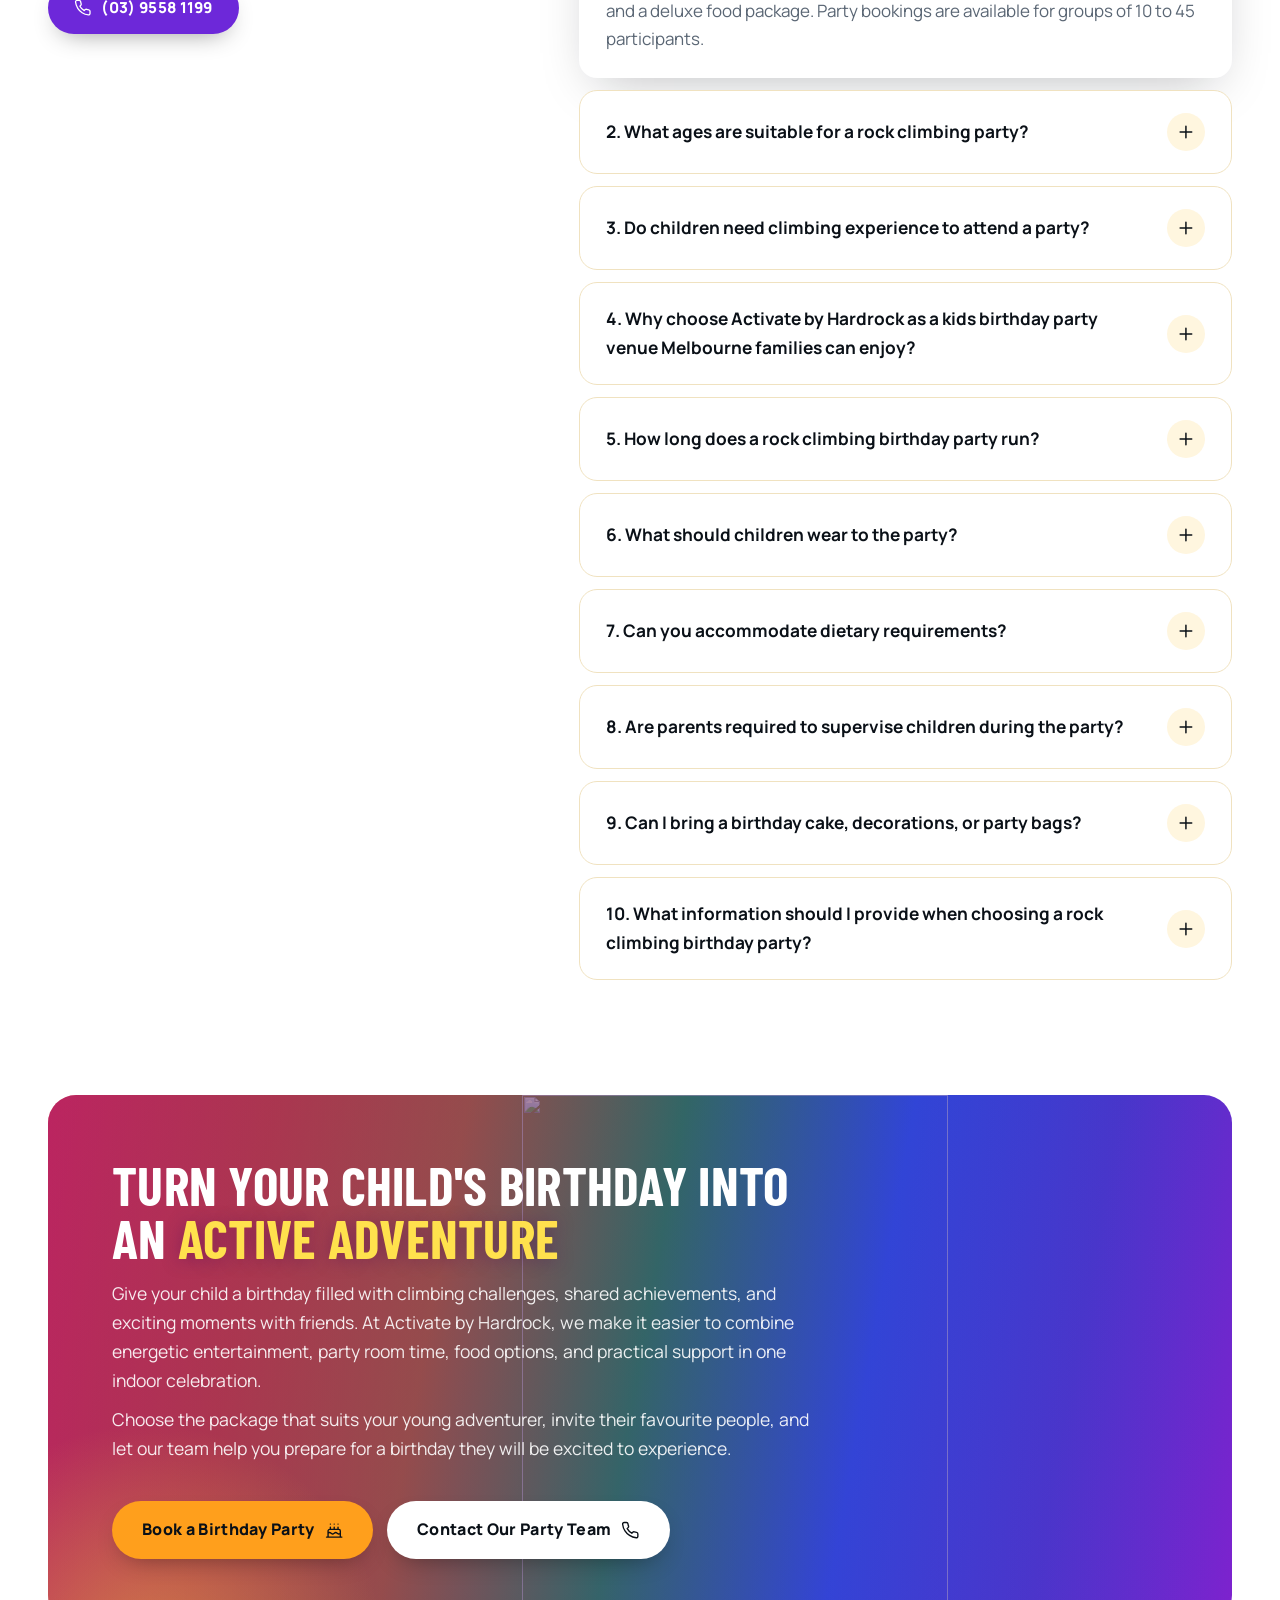
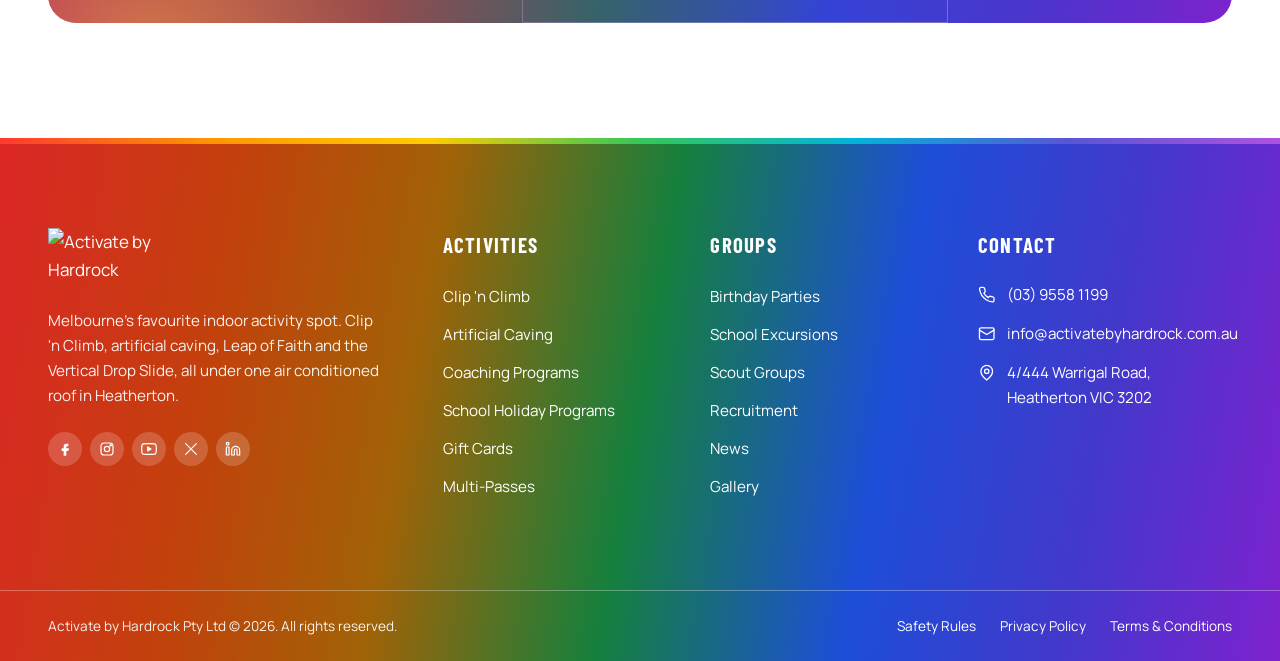
==== commit 3a089b88: "Bump landing stylesheet version for rainbow theme" ====
--- a/seo-landing-page.html
+++ b/seo-landing-page.html
@@ -18,7 +18,7 @@
 <link rel="icon" href="https://www.activatebyhardrock.com.au/media/2020/06/cropped-favicon-1.png">
 <link rel="stylesheet" href="https://fonts.googleapis.com/css2?family=Barlow+Condensed:wght@500;600;700;800&family=Manrope:wght@400;500;600;700;800&display=swap">
 <link rel="stylesheet" href="activate-hardrock/assets/css/main.css?v=20261016-12">
-<link rel="stylesheet" href="activate-hardrock/assets/css/landing.css?v=20261016-25">
+<link rel="stylesheet" href="activate-hardrock/assets/css/landing.css?v=20261016-26">
 </head>
 <body class="page abh-landing">
 <a class="skip-link" href="#main">Skip to content</a>
--- a/activate-hardrock/assets/css/landing.css
+++ b/activate-hardrock/assets/css/landing.css
@@ -310,3 +310,59 @@
 @media (max-width: 599px) { .abh-landing .lp-checklist--light { column-gap: 20px; } .abh-landing .lp-checklist--light li { font-size: 0.84rem; gap: 8px; } }
 @media (max-width: 440px) { .abh-landing .lp-checklist--light { grid-template-columns: max-content; } .abh-landing .lp-checklist--light li { font-size: 0.9rem; } }
 @media (min-width: 1024px) and (max-width: 1099px) { .abh-landing .lp-checklist--light { column-gap: 24px; } }
+
+/* =========================================================================
+   RAINBOW THEME for landing-page components (uses tokens from main.css)
+   ========================================================================= */
+/* Packages: warm and cool ends of the rainbow */
+.lp-package--featured:nth-child(1) { background: linear-gradient(140deg, var(--r) 0%, var(--o) 100%); }
+.lp-package--featured:nth-child(2) { background: linear-gradient(140deg, var(--b) 0%, var(--v) 100%); }
+.lp-package--featured .lp-package__icon { background: #fff; }
+.lp-package--featured:nth-child(1) .lp-package__icon { color: var(--r); }
+.lp-package--featured:nth-child(2) .lp-package__icon { color: var(--b); }
+.lp-package--featured .lp-package__age { background: var(--sun); }
+.lp-package--featured .lp-package__text { color: rgba(255, 255, 255, 0.9); }
+.lp-package--featured .lp-package__inc { color: var(--sun); border-color: rgba(255, 255, 255, 0.3); }
+.lp-package--featured .checklist .icon { background: #fff; color: var(--ink); }
+
+/* Party menu board + safety banner */
+.lp-menu { background: var(--rainbow-deep); }
+.lp-menu::after { border-color: rgba(255, 255, 255, 0.3); }
+.lp-menu__kicker { color: var(--sun); }
+.lp-menu__list li { border-bottom-color: rgba(255, 255, 255, 0.3); color: #fff; }
+.lp-menu__list li::before { background: var(--sun); box-shadow: 0 0 0 4px rgba(255, 225, 77, 0.25); }
+.lp-menu__list li:hover { color: var(--sun); }
+.lp-help__safety { background: var(--rainbow-deep); border-left-color: var(--sun); }
+.lp-help__safety-icon { background: var(--sun); }
+@media (max-width: 1099px) { .lp-help__safety { border-top-color: var(--sun); } }
+
+/* Icon colour rotation */
+.lp-help__card:nth-child(1) .lp-help__icon { background: var(--r); color: #fff; box-shadow: 0 0 0 8px rgba(220, 38, 38, 0.12); }
+.lp-help__card:nth-child(2) .lp-help__icon { background: var(--g); color: #fff; box-shadow: 0 0 0 8px rgba(21, 128, 61, 0.12); }
+.lp-help__card:nth-child(3) .lp-help__icon { background: var(--b); color: #fff; box-shadow: 0 0 0 8px rgba(29, 78, 216, 0.12); }
+.lp-help__num { -webkit-text-stroke-color: rgba(126, 34, 206, 0.25); }
+.lp-why-card:nth-child(1) .lp-why-card__icon { background: var(--r); color: #fff; }
+.lp-why-card:nth-child(2) .lp-why-card__icon { background: var(--o); color: #fff; }
+.lp-why-card:nth-child(3) .lp-why-card__icon { background: var(--g); color: #fff; }
+.lp-why-card:nth-child(4) .lp-why-card__icon { background: var(--v); color: #fff; }
+.lp-bring li:nth-child(1) .lp-bring__icon { background: var(--pink); color: #fff; }
+.lp-bring li:nth-child(2) .lp-bring__icon { background: var(--g); color: #fff; }
+.lp-bring li:nth-child(3) .lp-bring__icon { background: var(--b); color: #fff; }
+.lp-benefit:nth-child(6n+1) .lp-benefit__icon { background: #fde2e2; color: var(--r); }
+.lp-benefit:nth-child(6n+2) .lp-benefit__icon { background: #ffe8d6; color: var(--o); }
+.lp-benefit:nth-child(6n+3) .lp-benefit__icon { background: #fdf3c7; color: var(--y); }
+.lp-benefit:nth-child(6n+4) .lp-benefit__icon { background: #dcf5e3; color: var(--g); }
+.lp-benefit:nth-child(6n+5) .lp-benefit__icon { background: #dde7ff; color: var(--b); }
+.lp-benefit:nth-child(6n+6) .lp-benefit__icon { background: #efe0ff; color: var(--v); }
+.lp-diet__icon { background: #dcf5e3; color: var(--g); }
+.lp-diet__tags li { color: var(--v); }
+.lp-food__icon { background: var(--rainbow-bright); color: #fff; }
+.lp-split__icon, .lp-zz__badge .icon { background: var(--sun); color: var(--ink); }
+.lp-step__num { background: var(--rainbow-bright); color: var(--ink); }
+.lp-checklist--light .icon { background: var(--sun); }
+.lp-note .icon, .lp-package__inc { color: var(--v); }
+.lp-food__icon { background: var(--pink); }
+.lp-step__num { background: var(--sun); color: var(--ink); }
+.lp-step:nth-child(4n+2) .lp-step__num { background: #fff; }
+.lp-step:nth-child(4n+3) .lp-step__num { background: #ff9fc0; }
+.lp-step:nth-child(4n+4) .lp-step__num { background: #9fe1f7; }
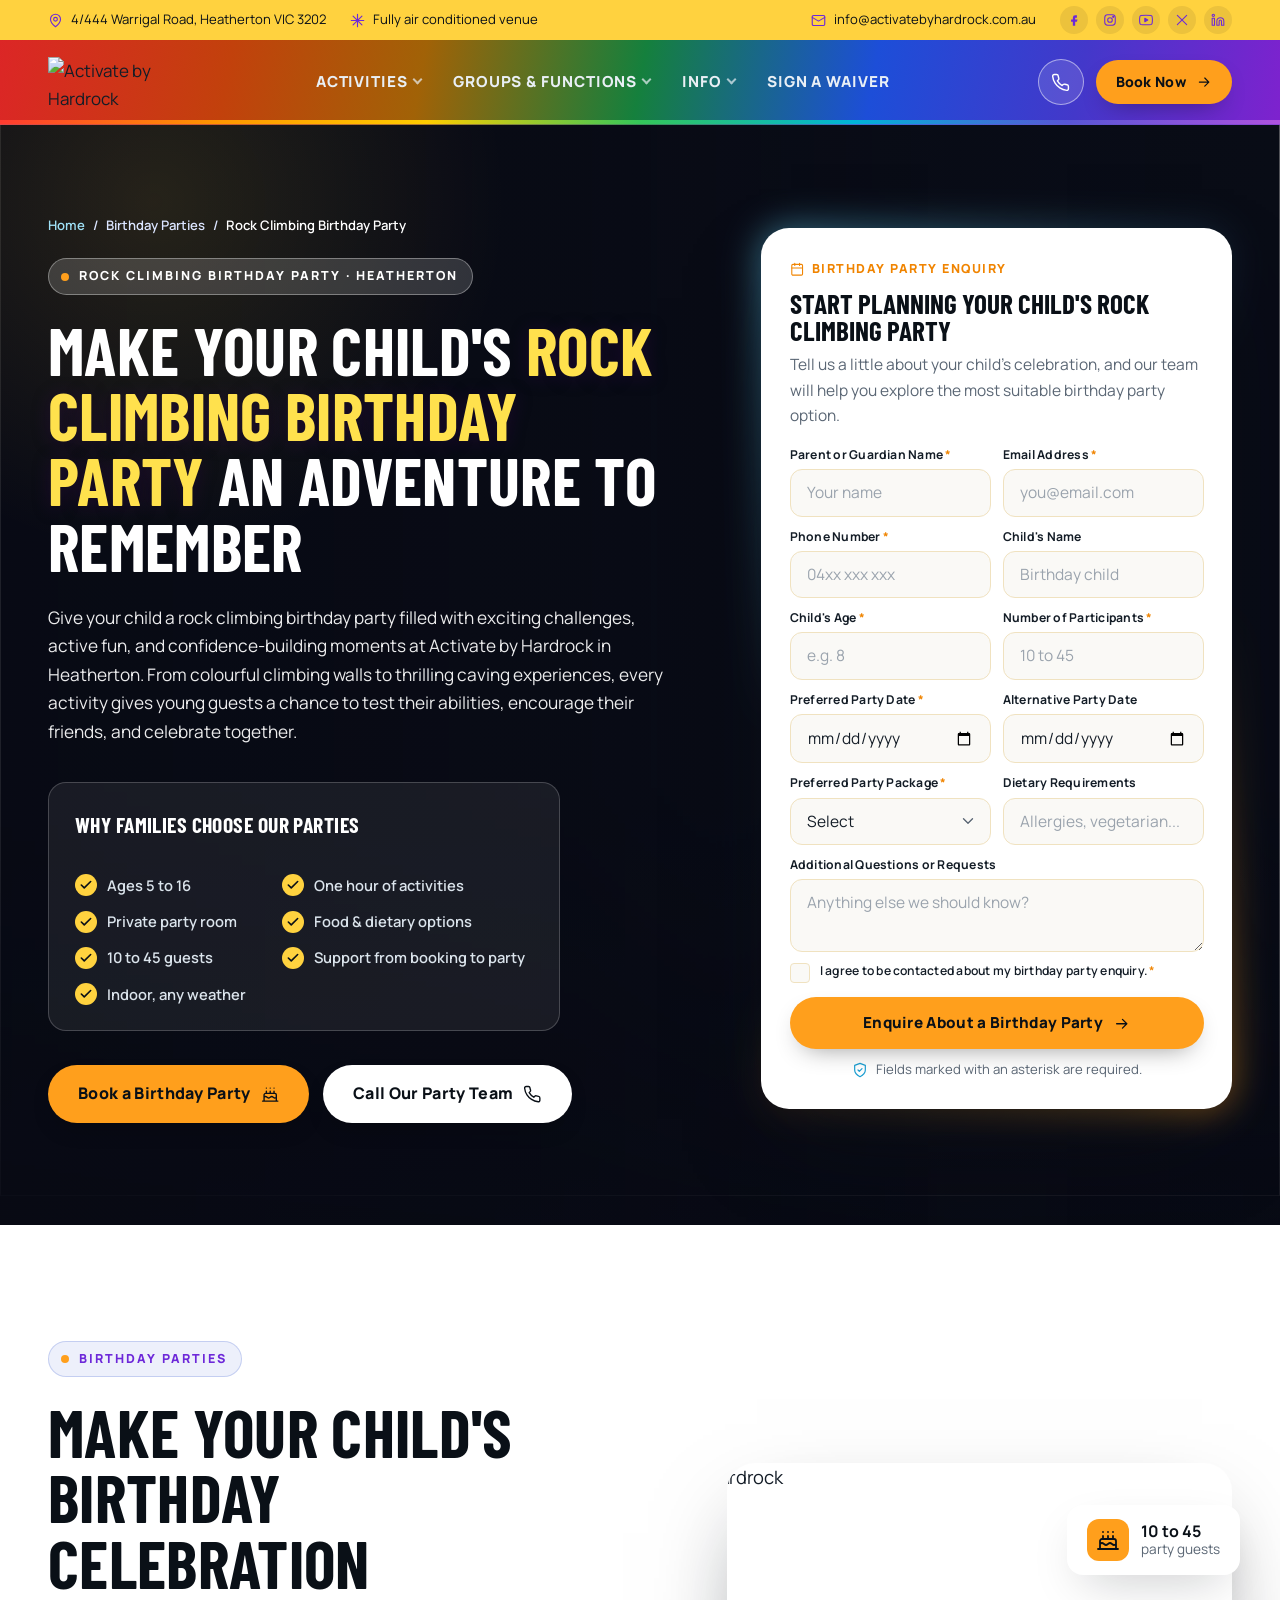
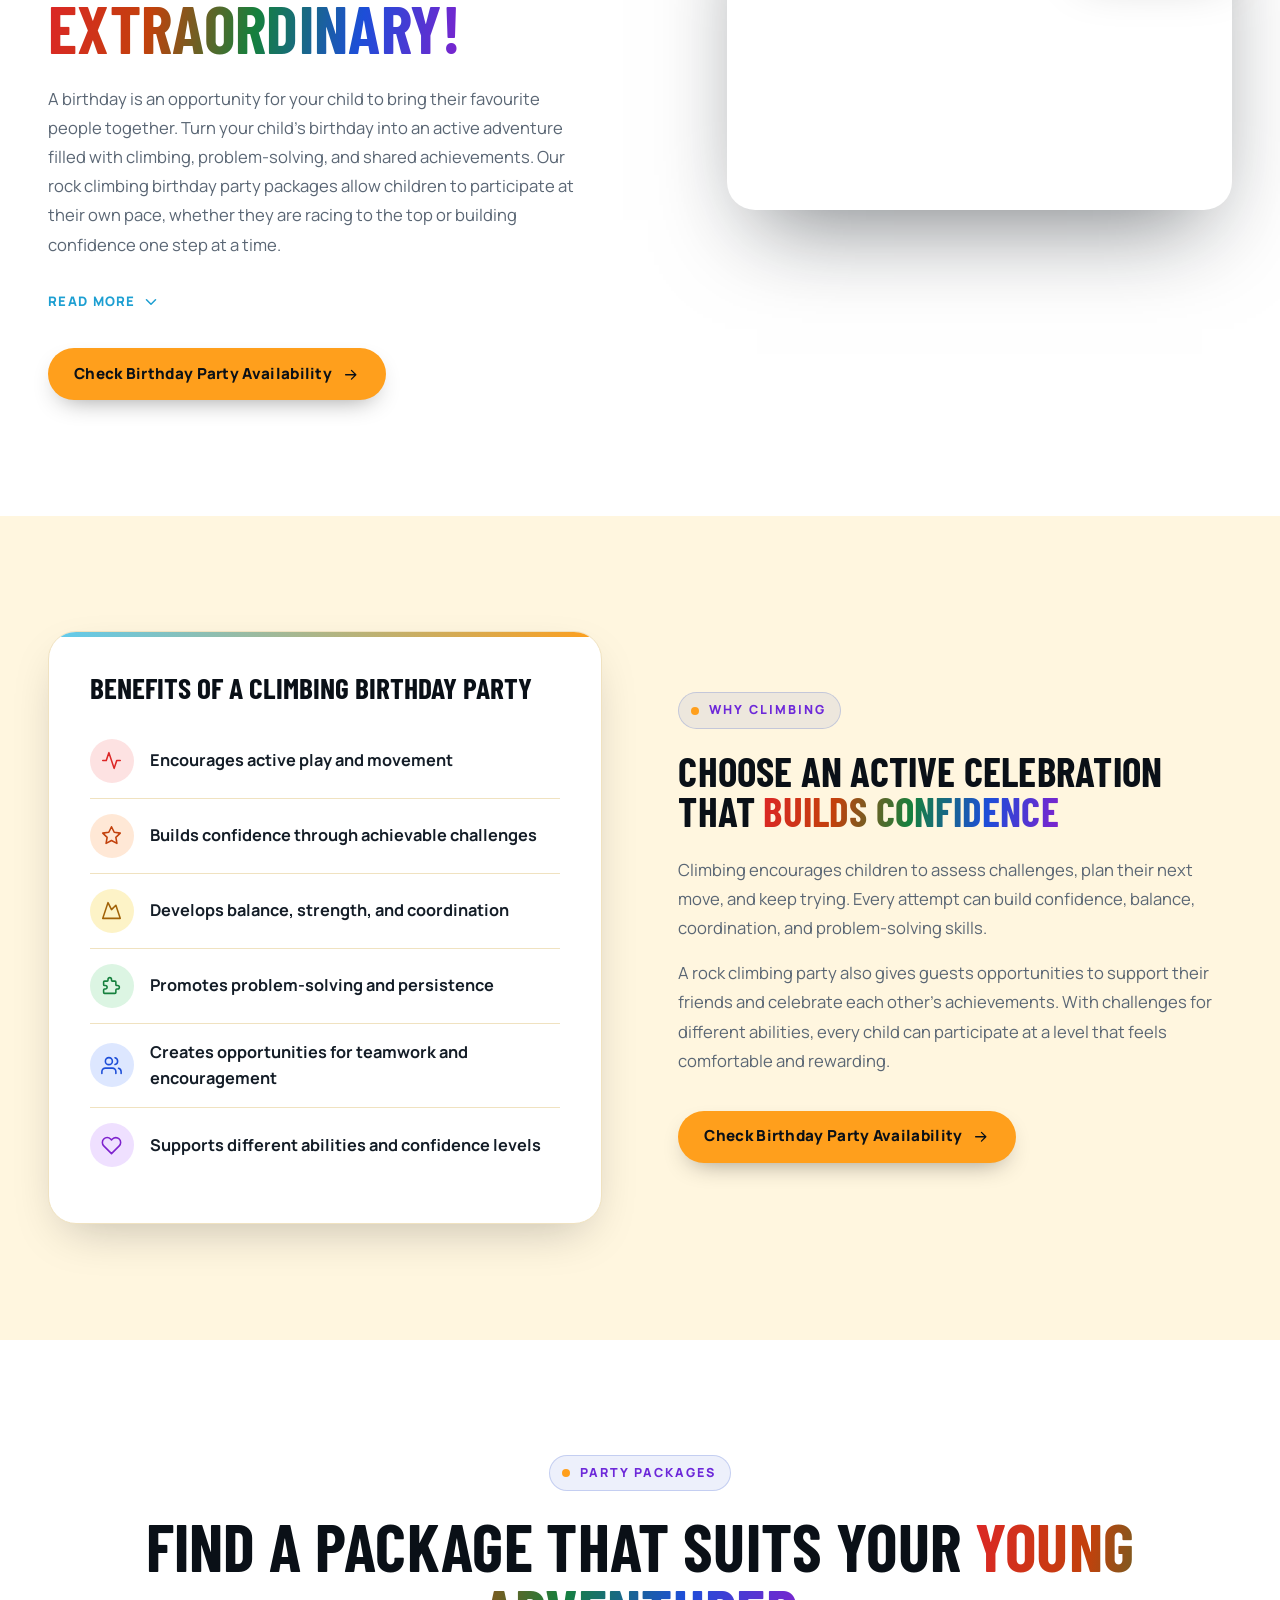
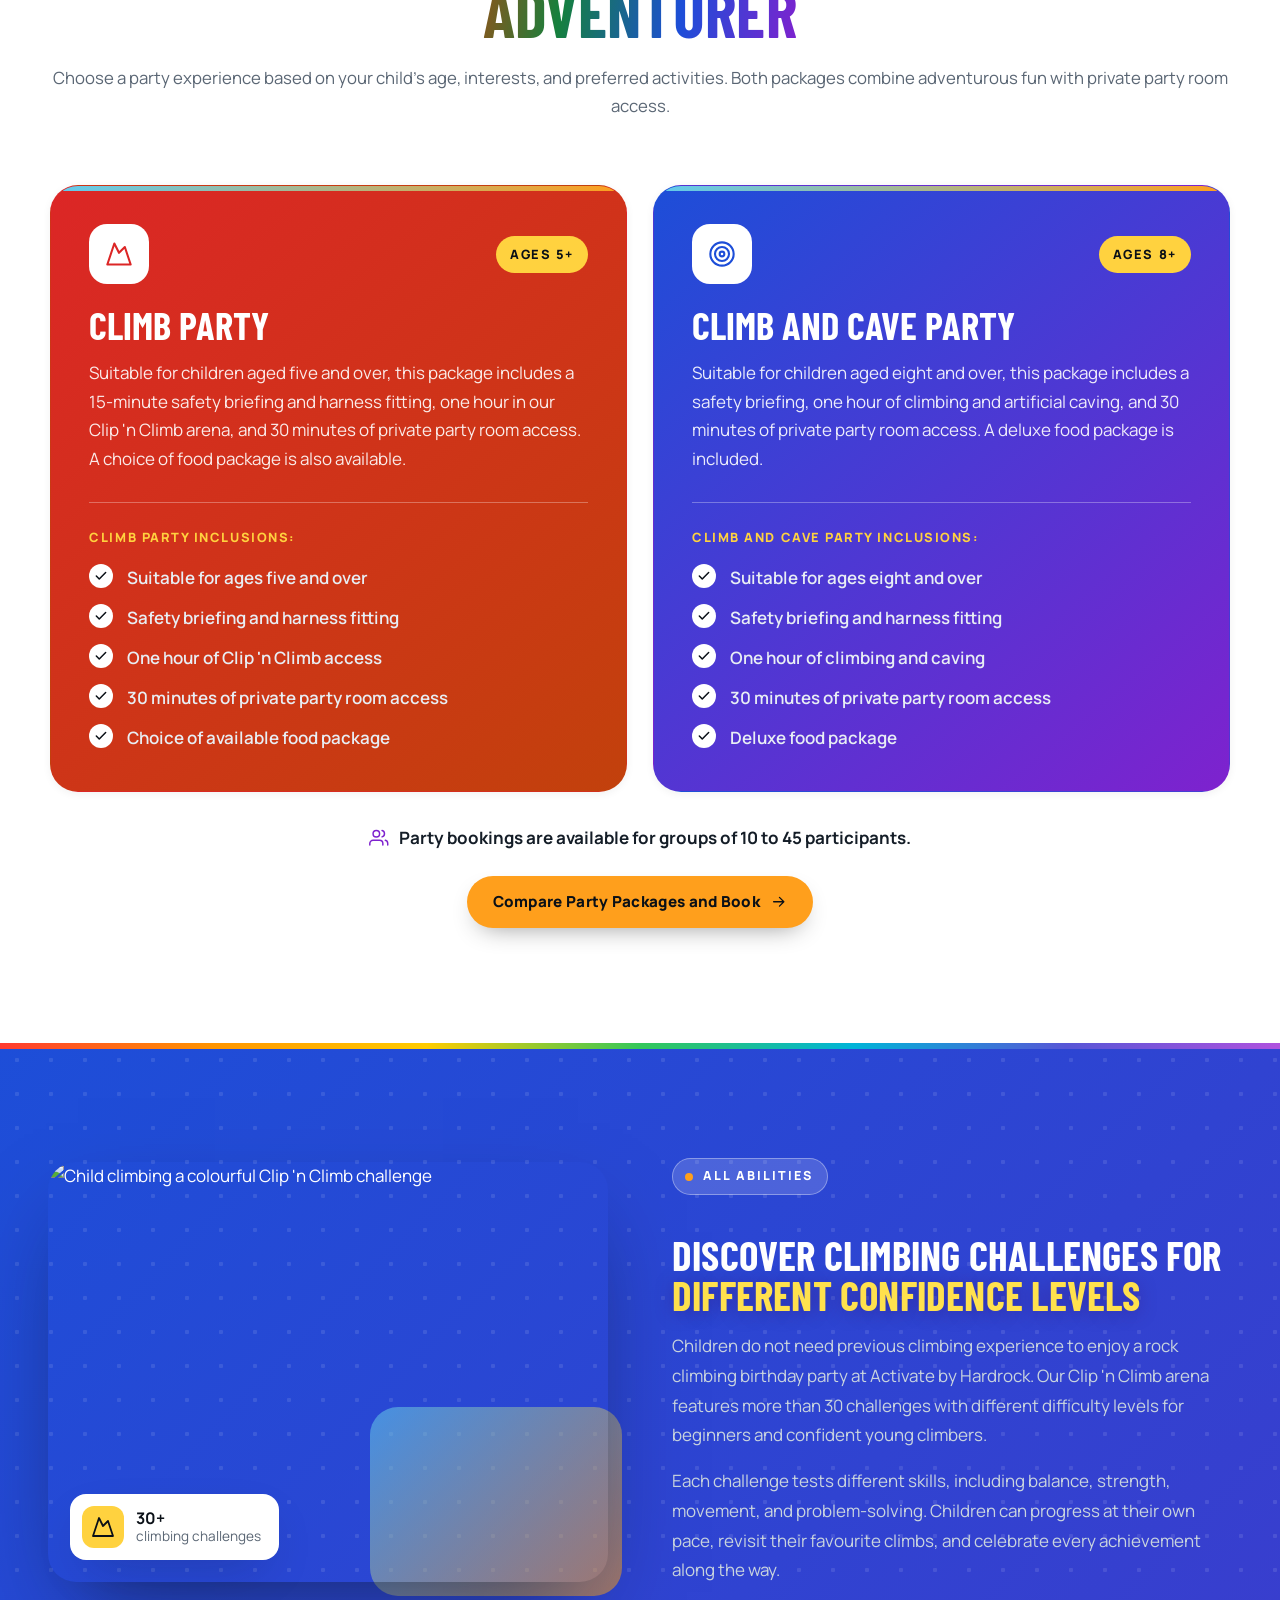
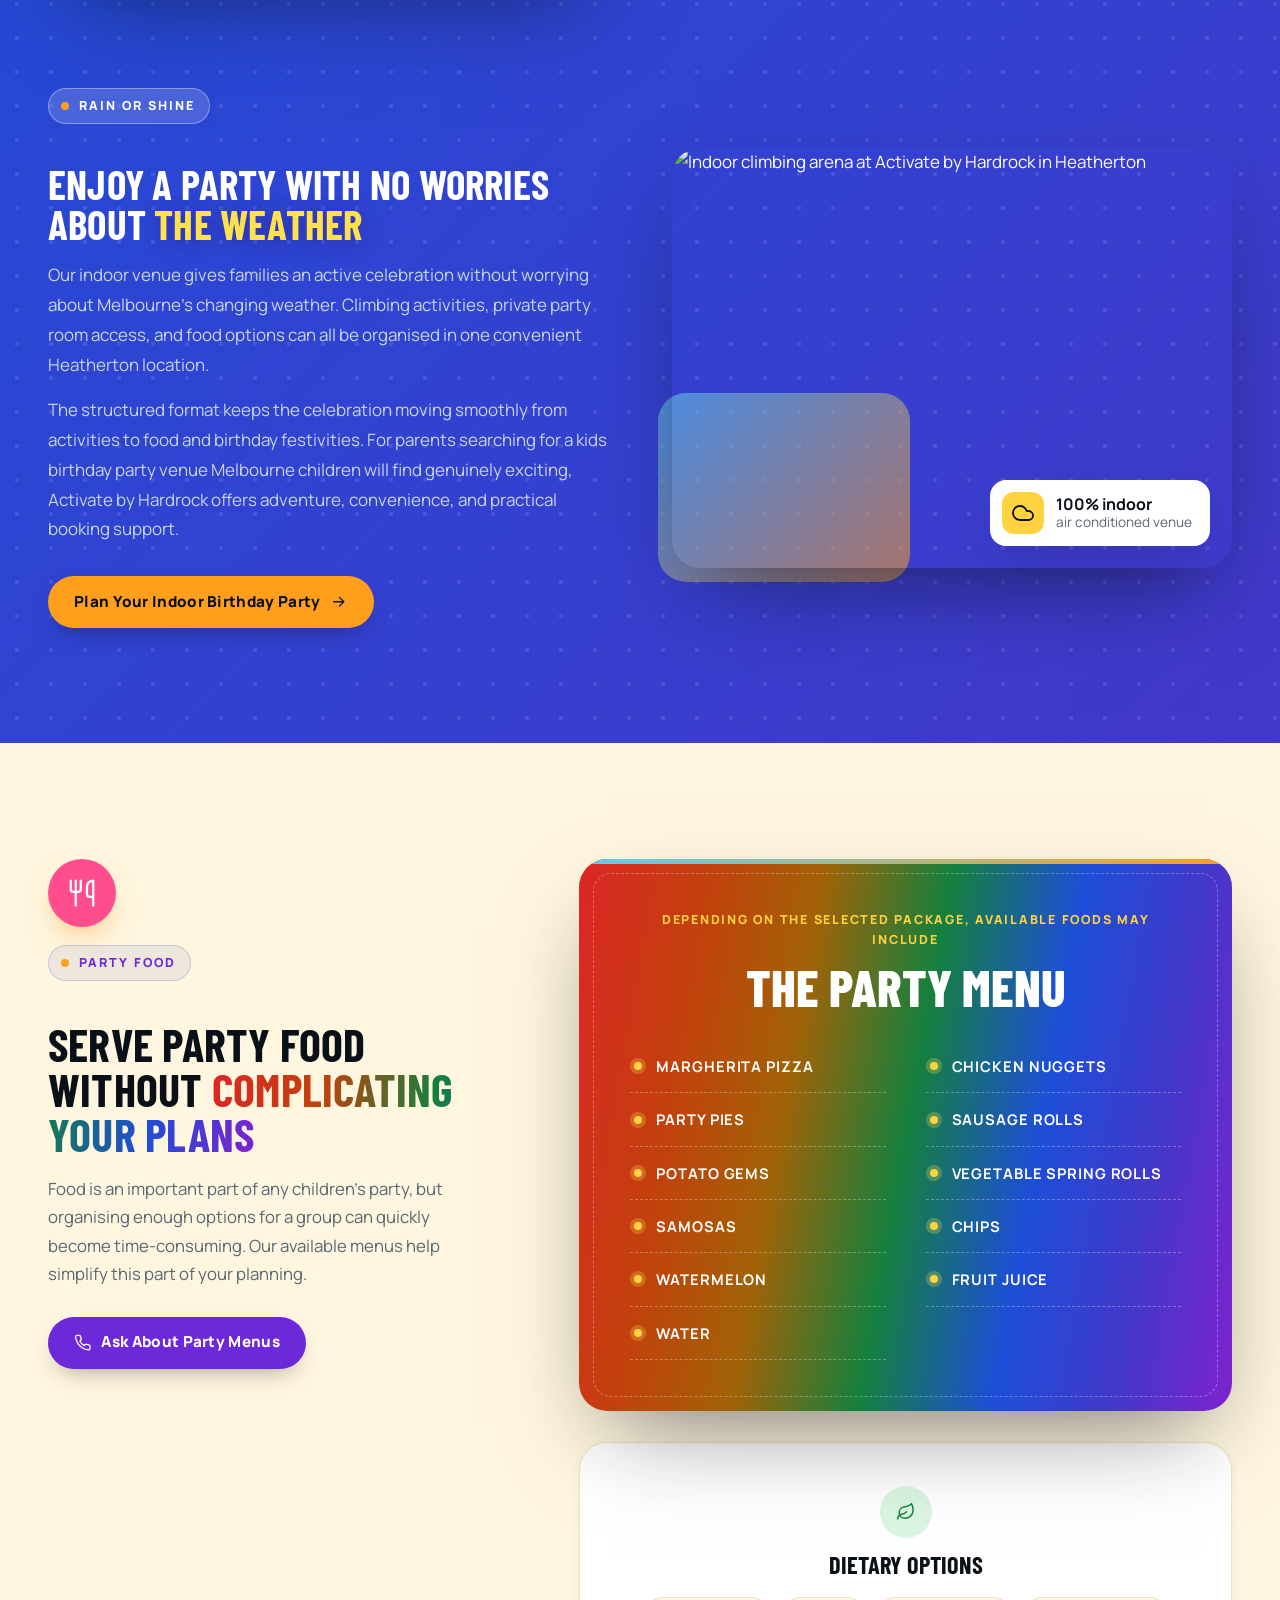
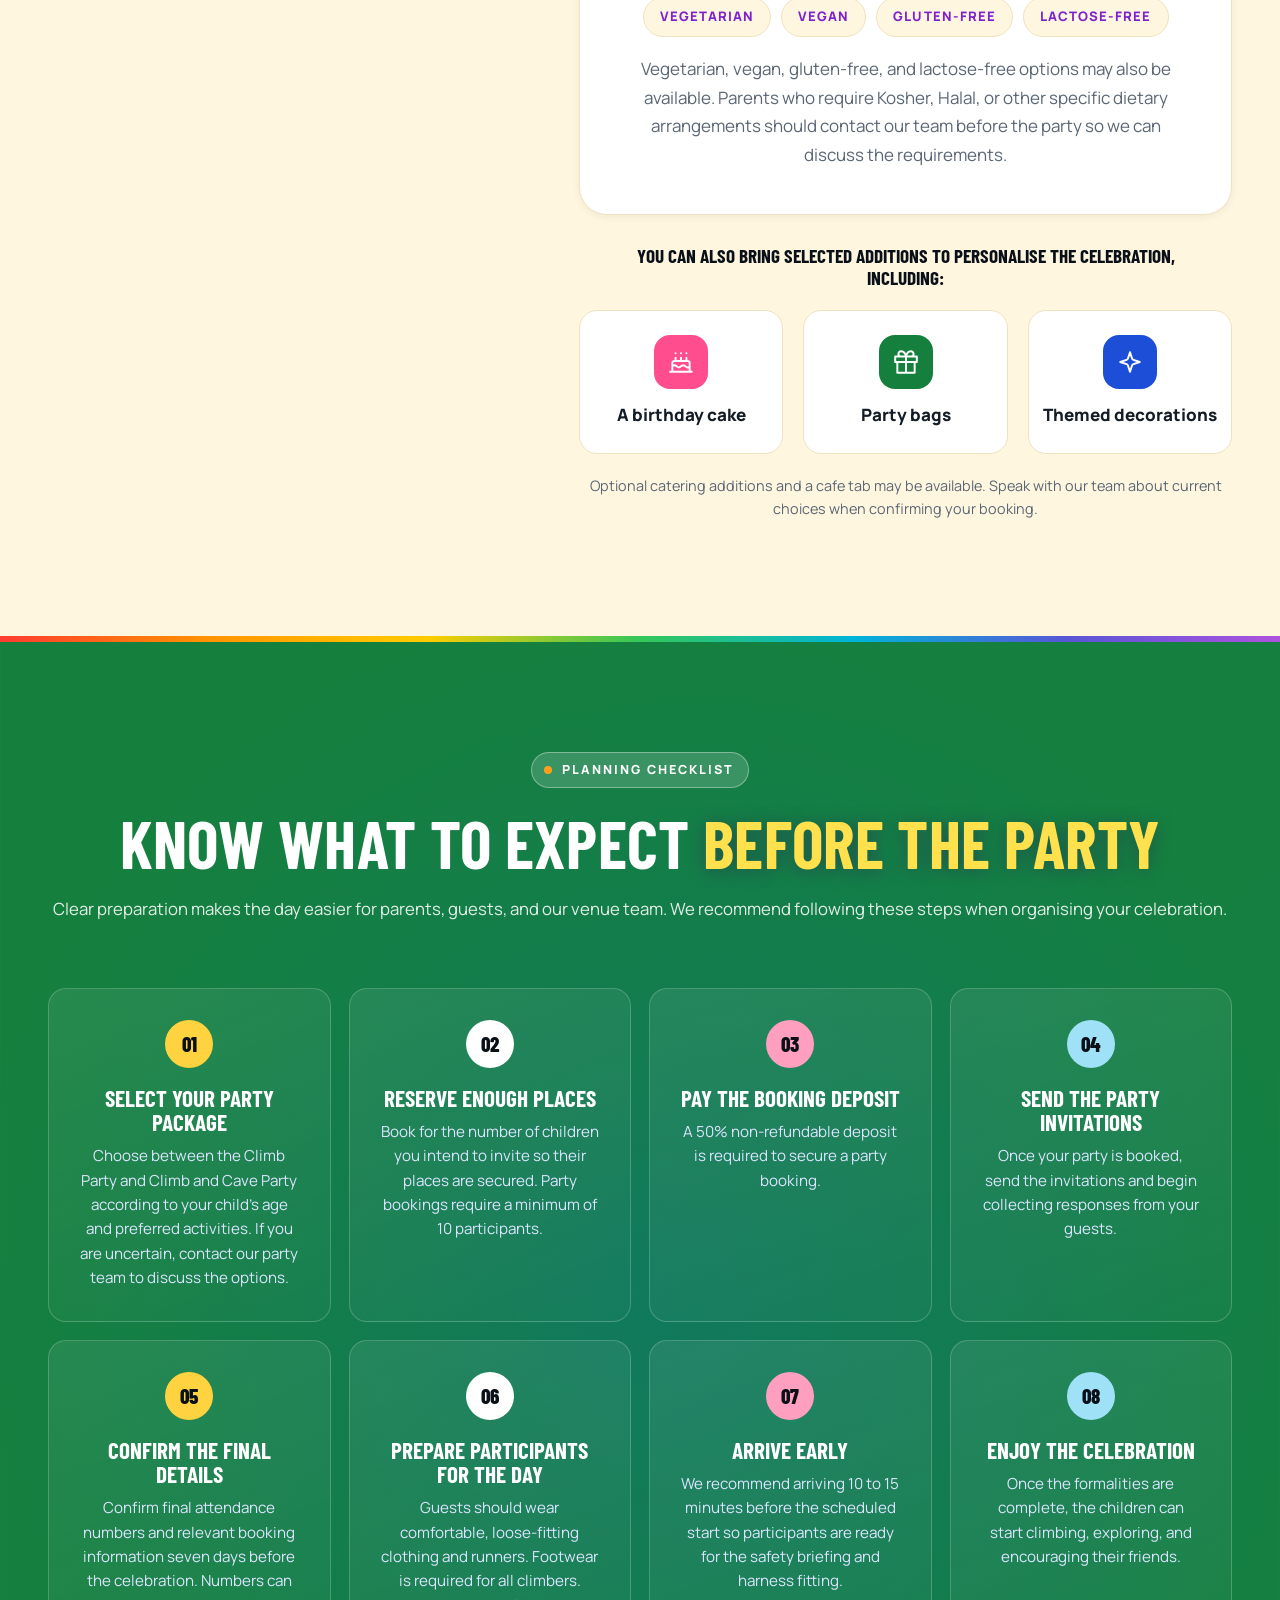
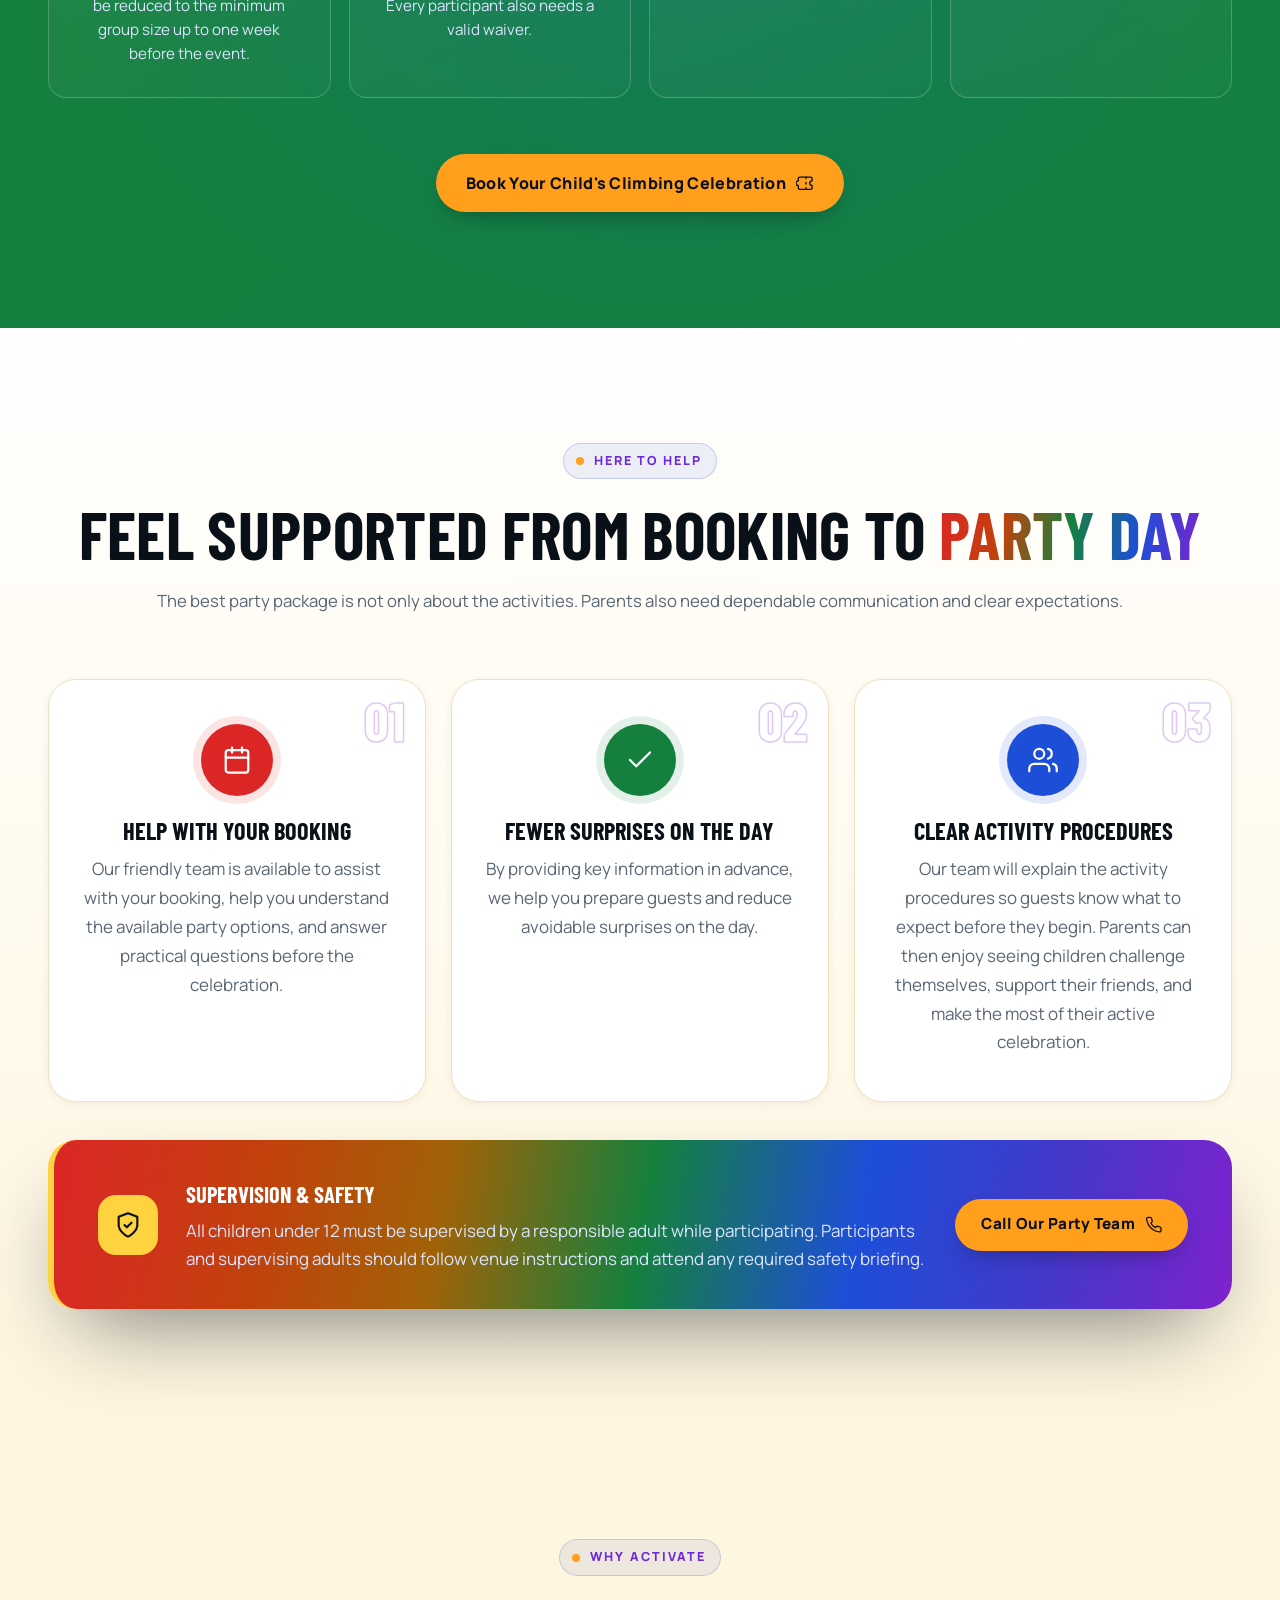
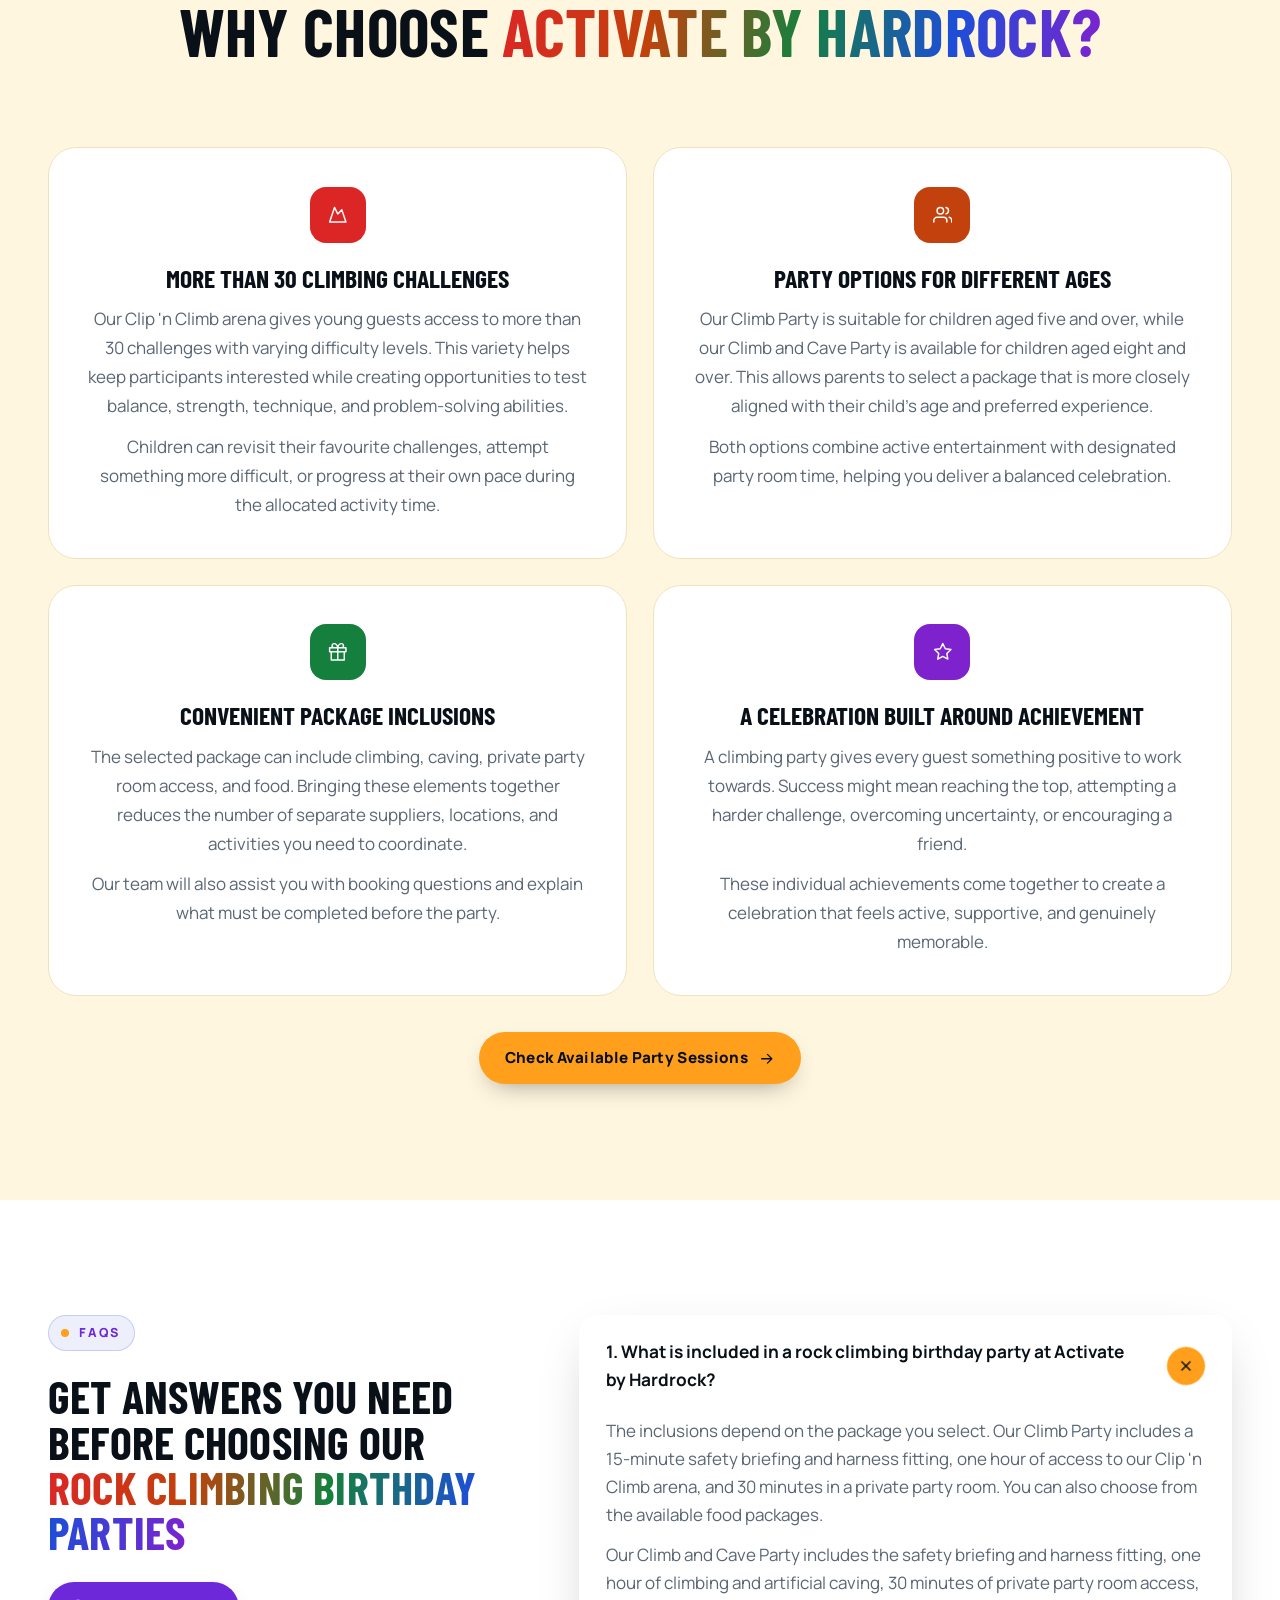
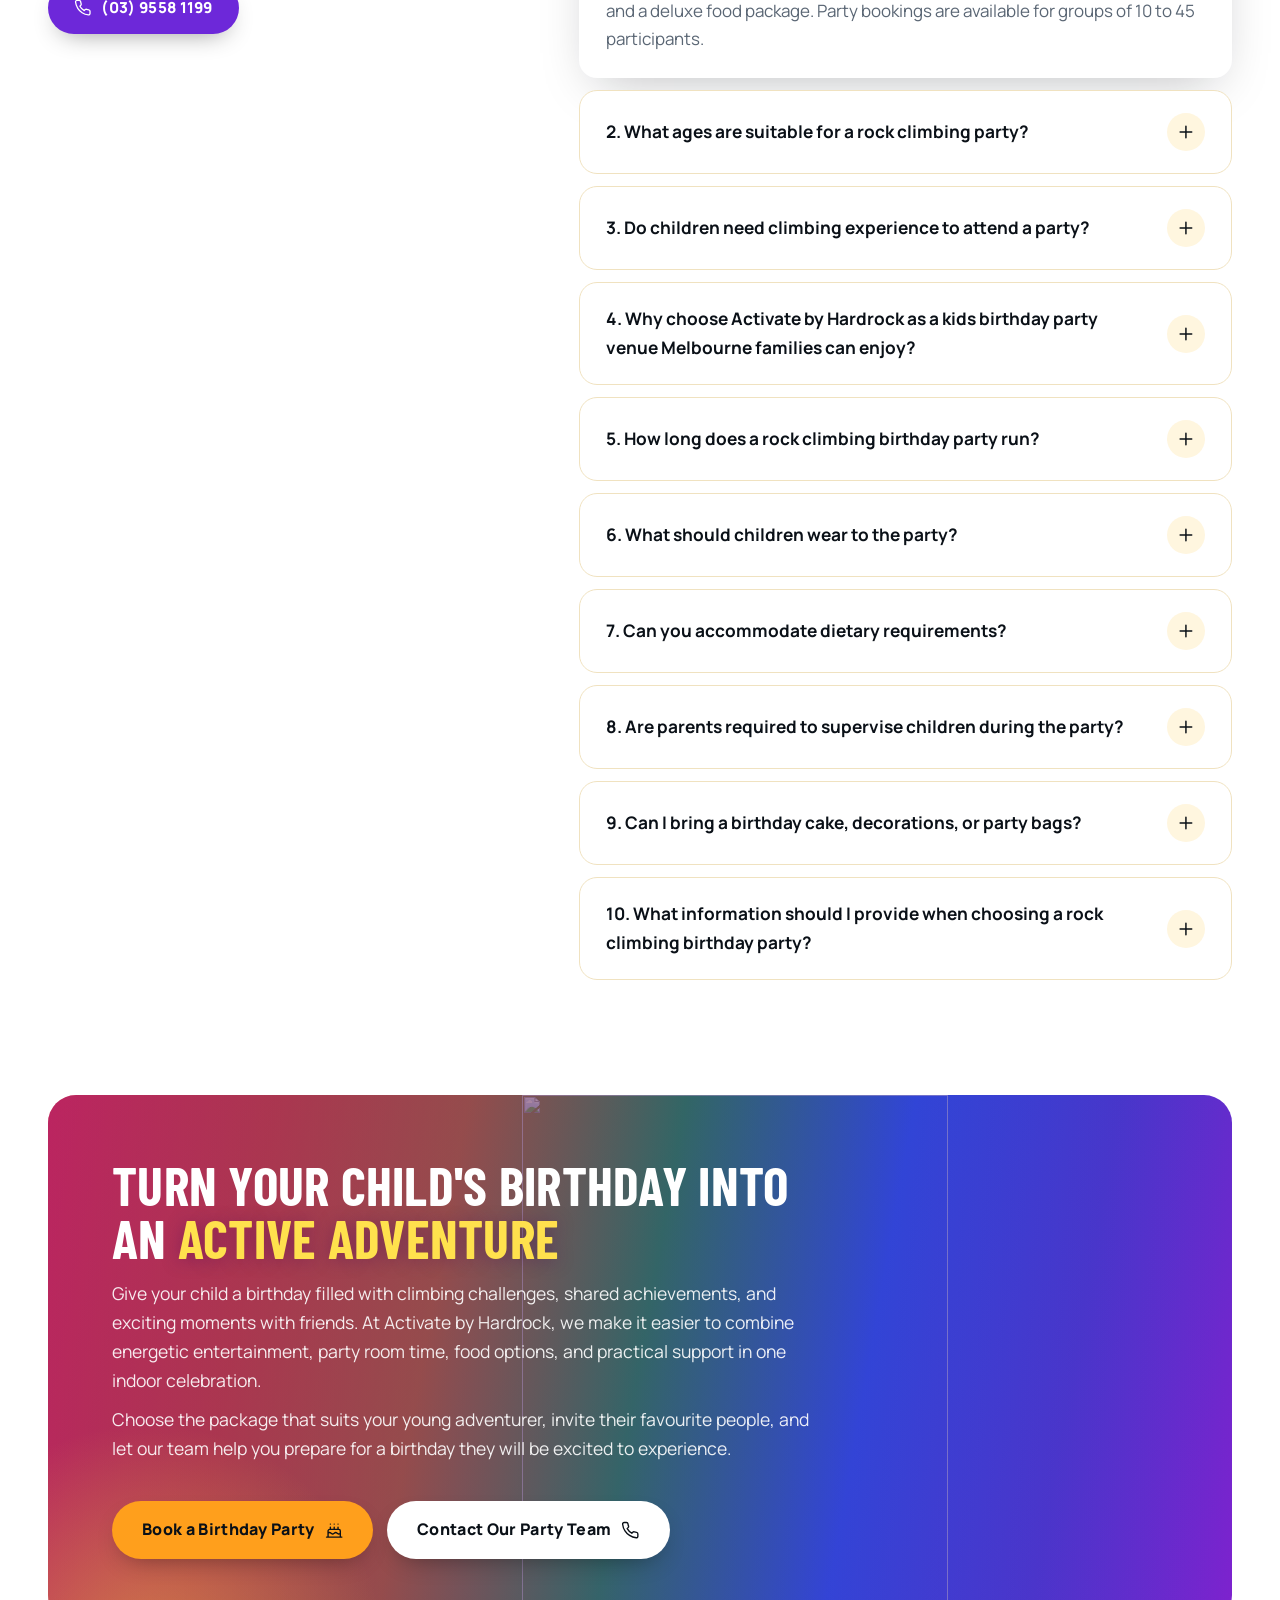
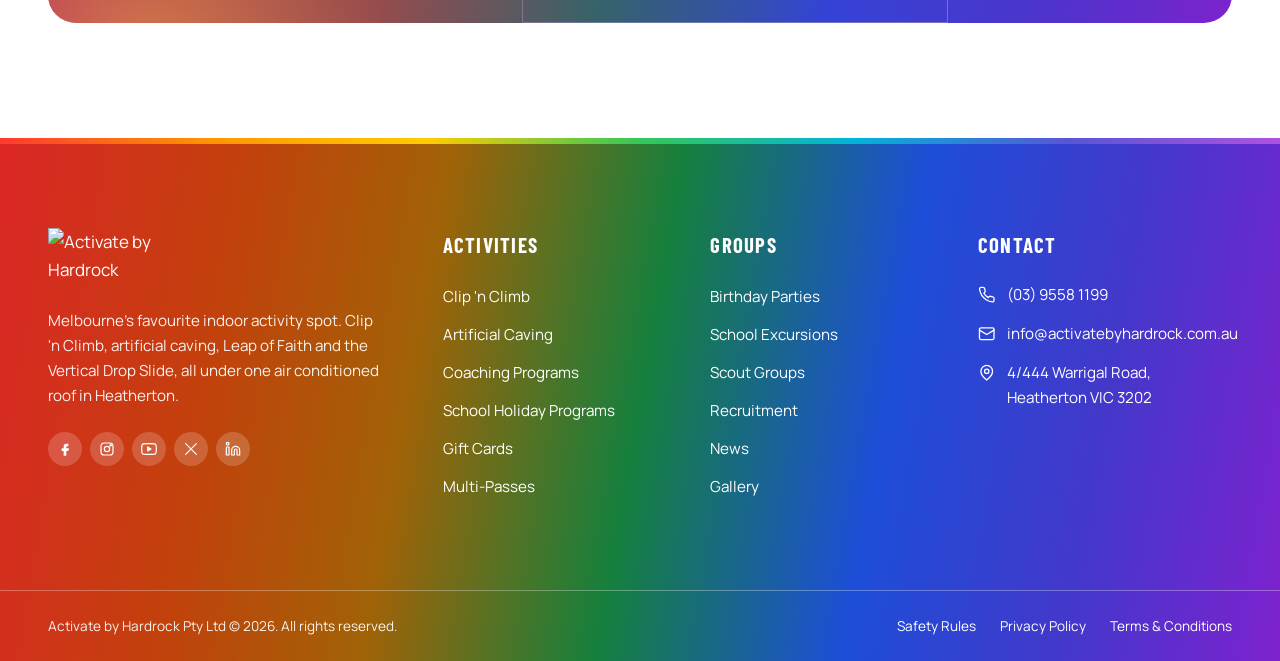
==== commit 2b428734: "Bump landing stylesheet version" ====
--- a/seo-landing-page.html
+++ b/seo-landing-page.html
@@ -18,7 +18,7 @@
 <link rel="icon" href="https://www.activatebyhardrock.com.au/media/2020/06/cropped-favicon-1.png">
 <link rel="stylesheet" href="https://fonts.googleapis.com/css2?family=Barlow+Condensed:wght@500;600;700;800&family=Manrope:wght@400;500;600;700;800&display=swap">
 <link rel="stylesheet" href="activate-hardrock/assets/css/main.css?v=20261016-12">
-<link rel="stylesheet" href="activate-hardrock/assets/css/landing.css?v=20261016-26">
+<link rel="stylesheet" href="activate-hardrock/assets/css/landing.css?v=20261016-27">
 </head>
 <body class="page abh-landing">
 <a class="skip-link" href="#main">Skip to content</a>
--- a/activate-hardrock/assets/css/landing.css
+++ b/activate-hardrock/assets/css/landing.css
@@ -366,3 +366,13 @@
 .lp-step:nth-child(4n+2) .lp-step__num { background: #fff; }
 .lp-step:nth-child(4n+3) .lp-step__num { background: #ff9fc0; }
 .lp-step:nth-child(4n+4) .lp-step__num { background: #9fe1f7; }
+
+/* Landing hero: dark overlay on the photo (instead of the rainbow wash) for readability */
+.lp-hero { background: #0b0f1a; }
+.lp-hero::before {
+	background:
+		linear-gradient(90deg, rgba(8, 10, 20, 0.88) 0%, rgba(8, 10, 20, 0.78) 45%, rgba(8, 10, 20, 0.55) 75%, rgba(8, 10, 20, 0.6) 100%),
+		linear-gradient(0deg, rgba(8, 10, 20, 0.85) 0%, rgba(8, 10, 20, 0) 40%);
+}
+.lp-hero .hero__glow { background: radial-gradient(circle, rgba(255, 210, 63, 0.12), rgba(255, 210, 63, 0) 65%); }
+.lp-hero .lp-why { background: rgba(255, 255, 255, 0.07); }
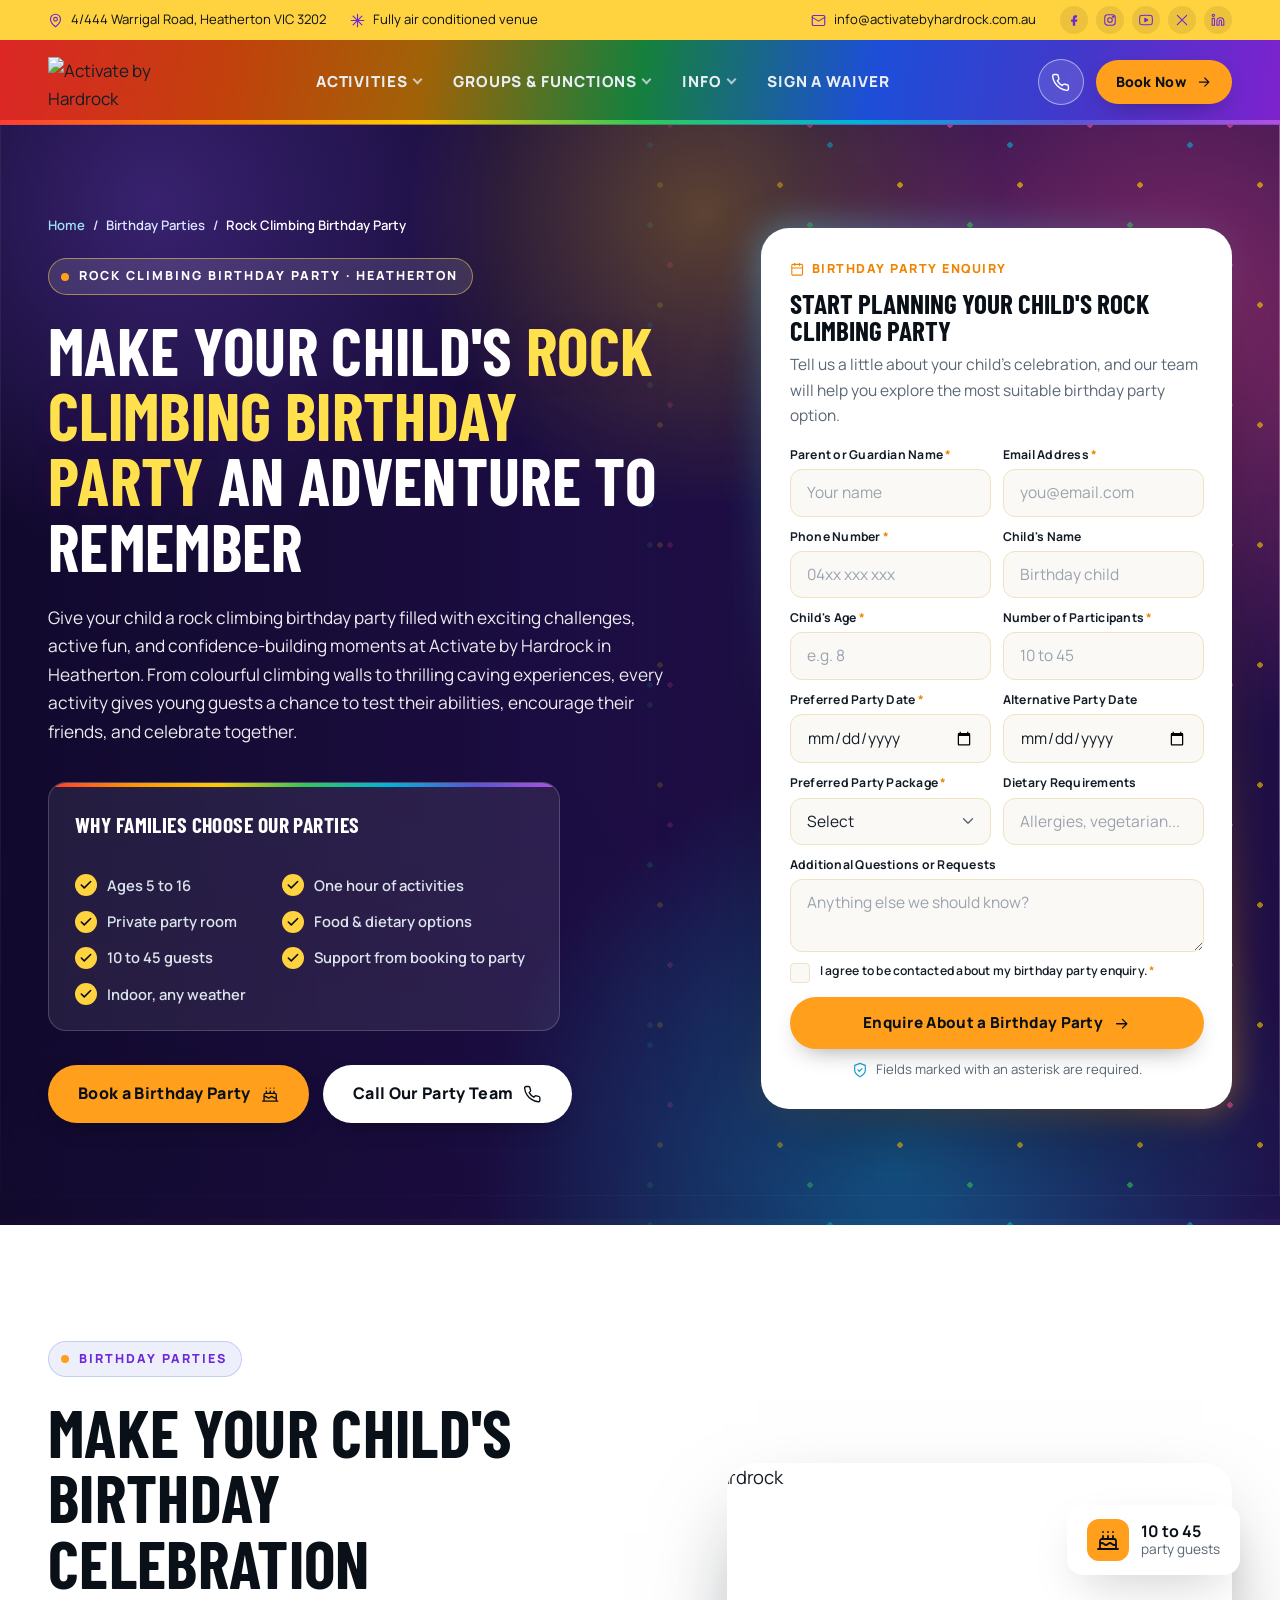
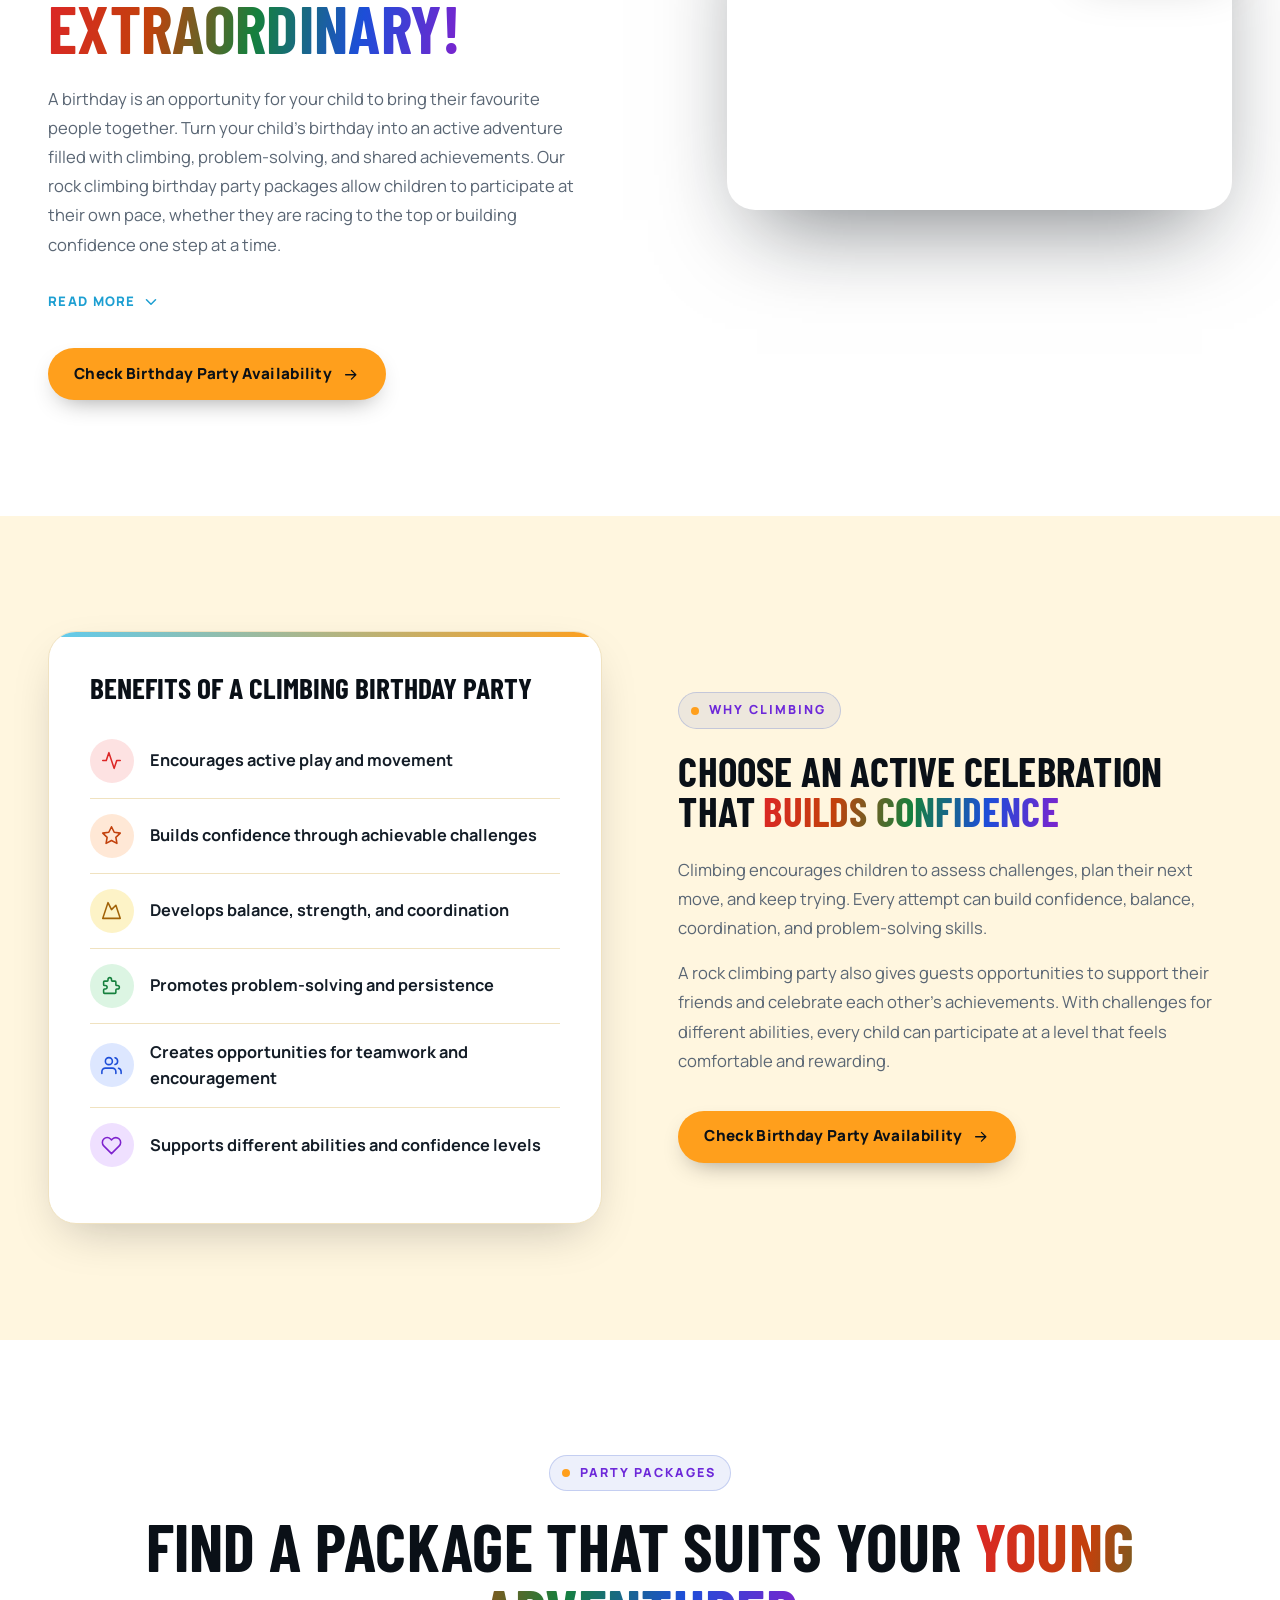
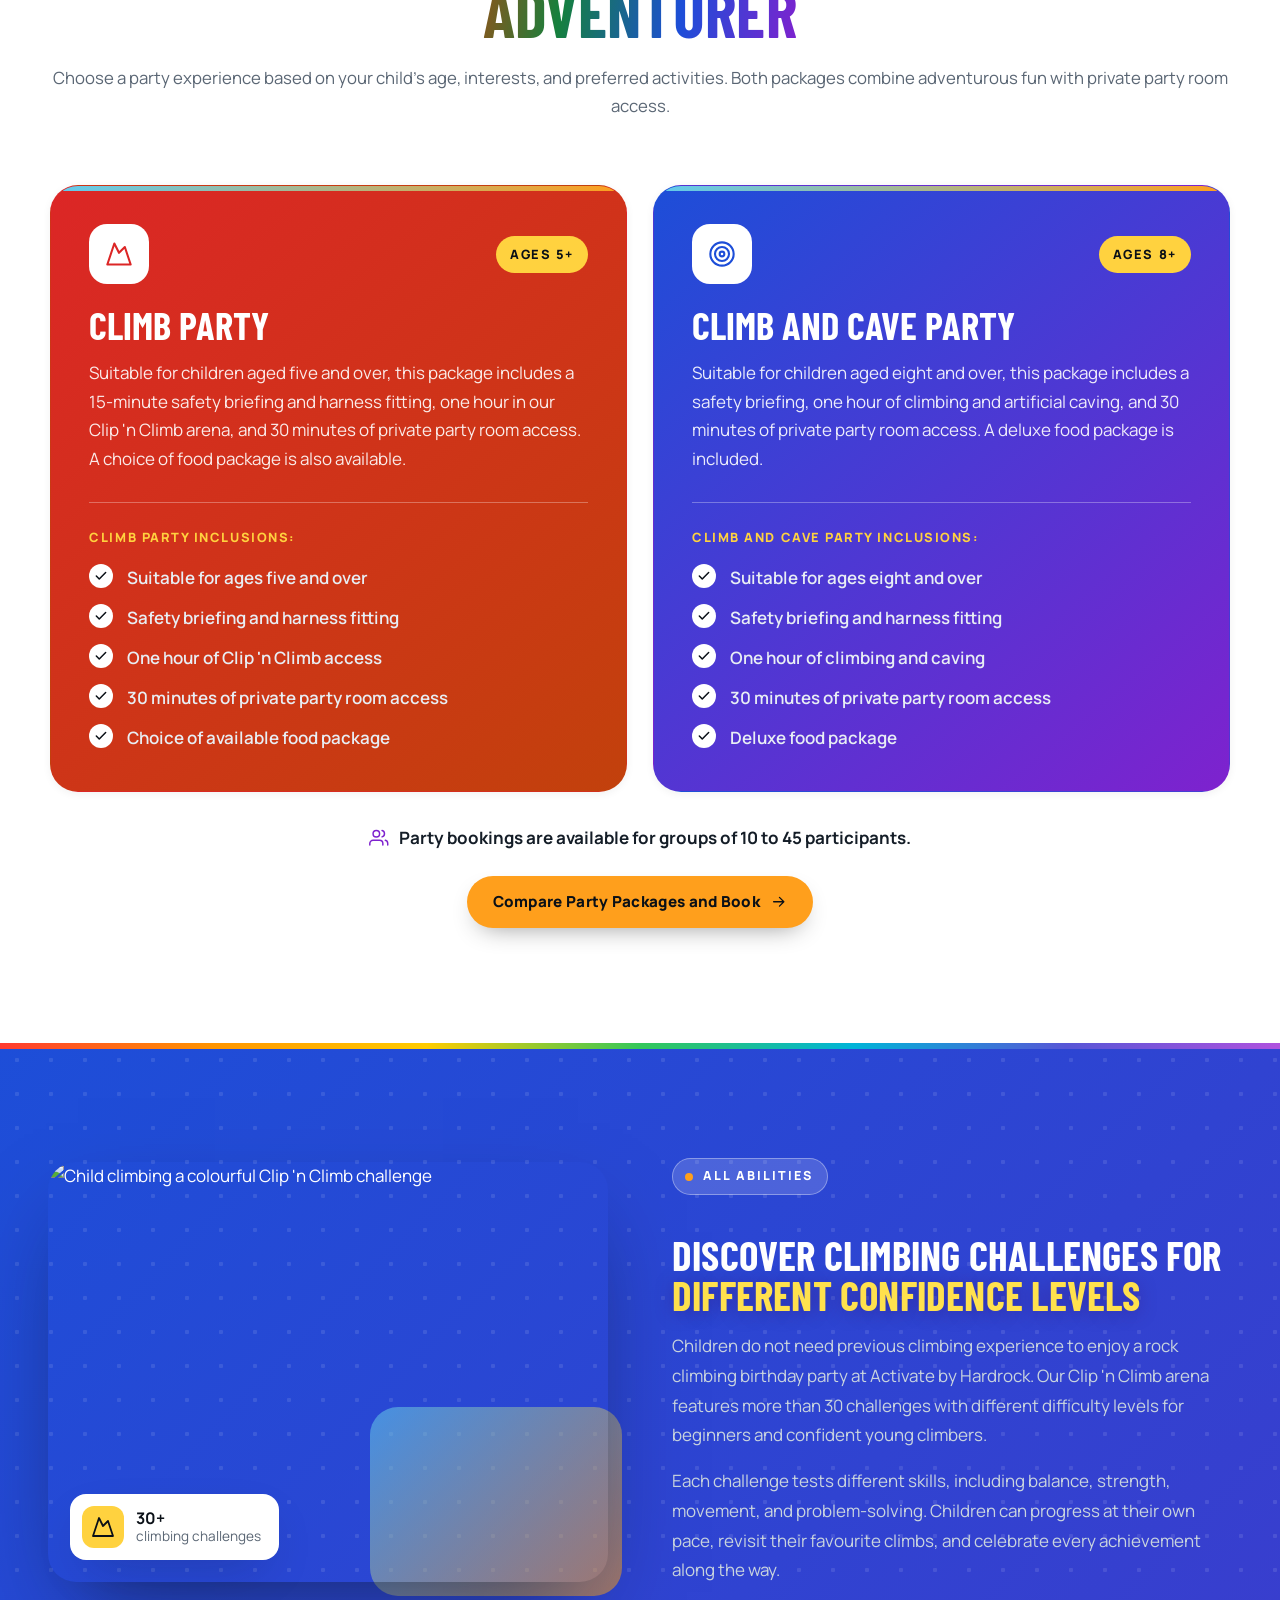
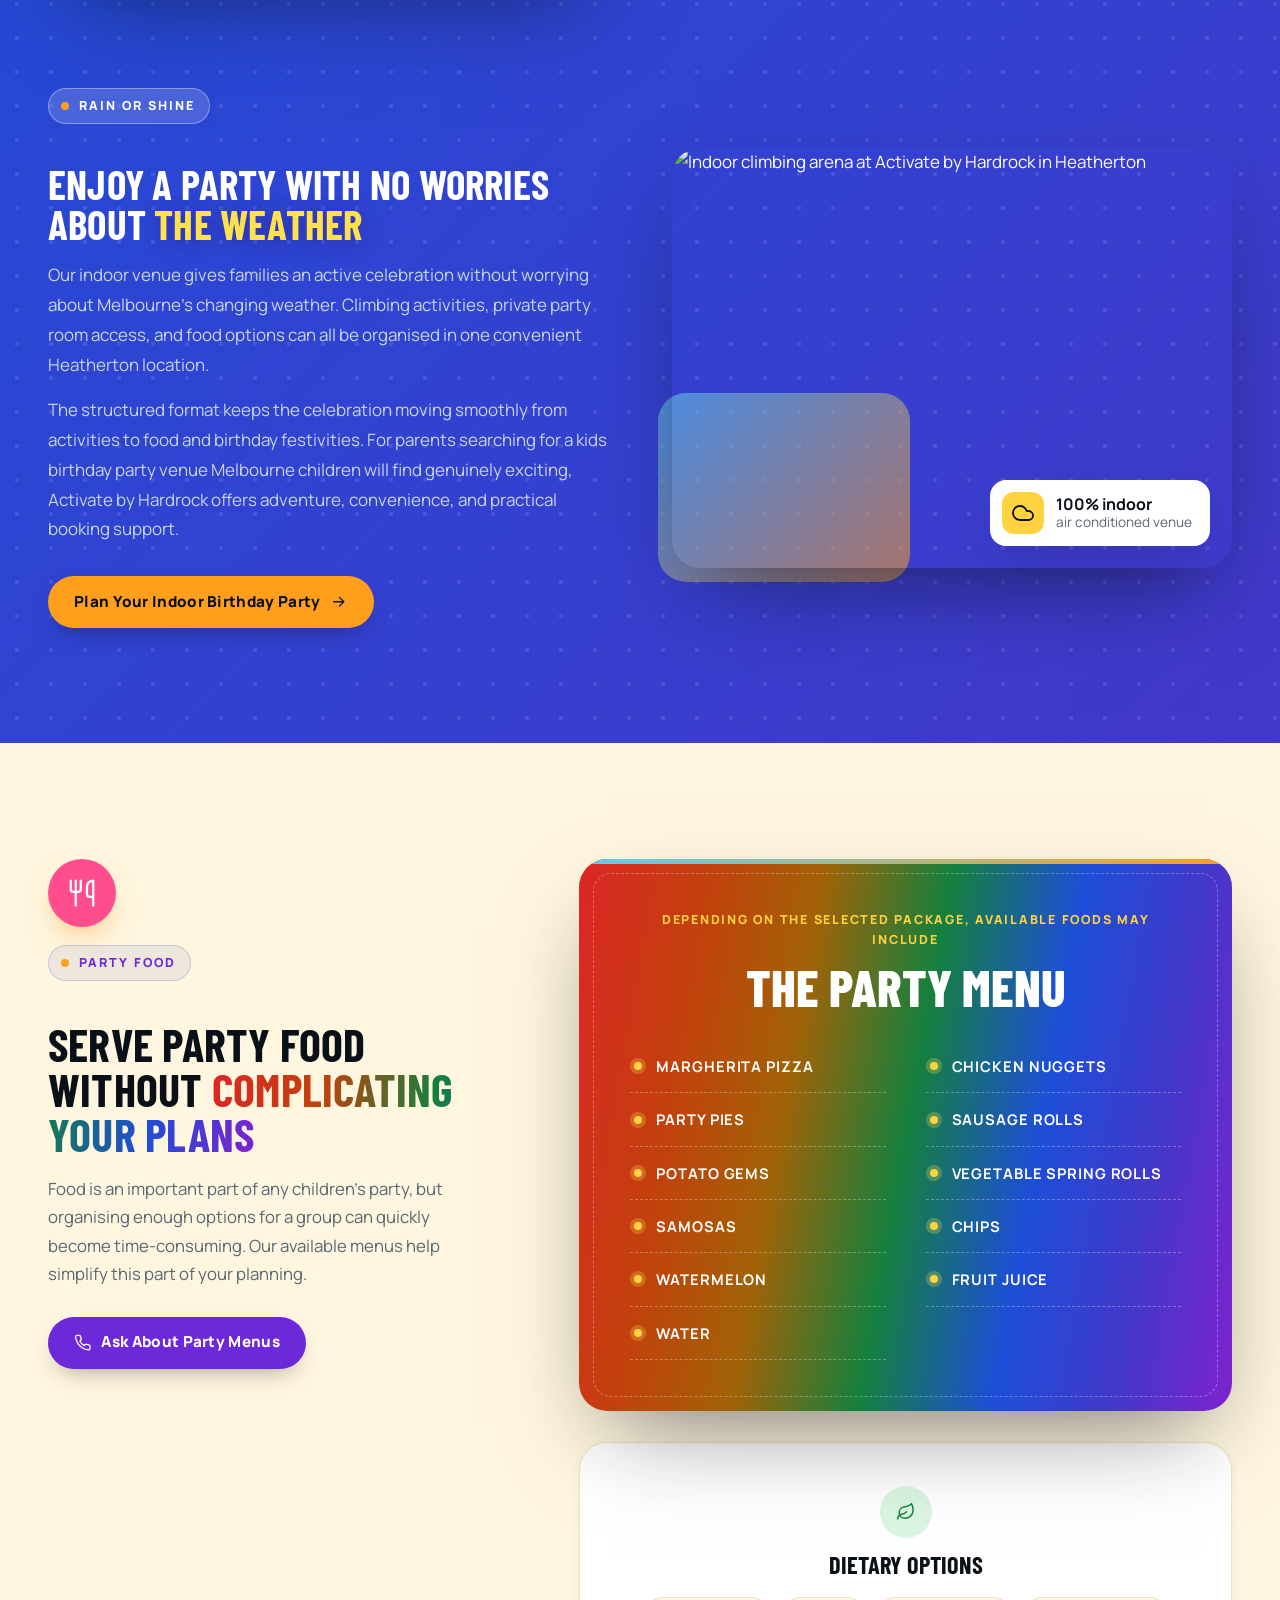
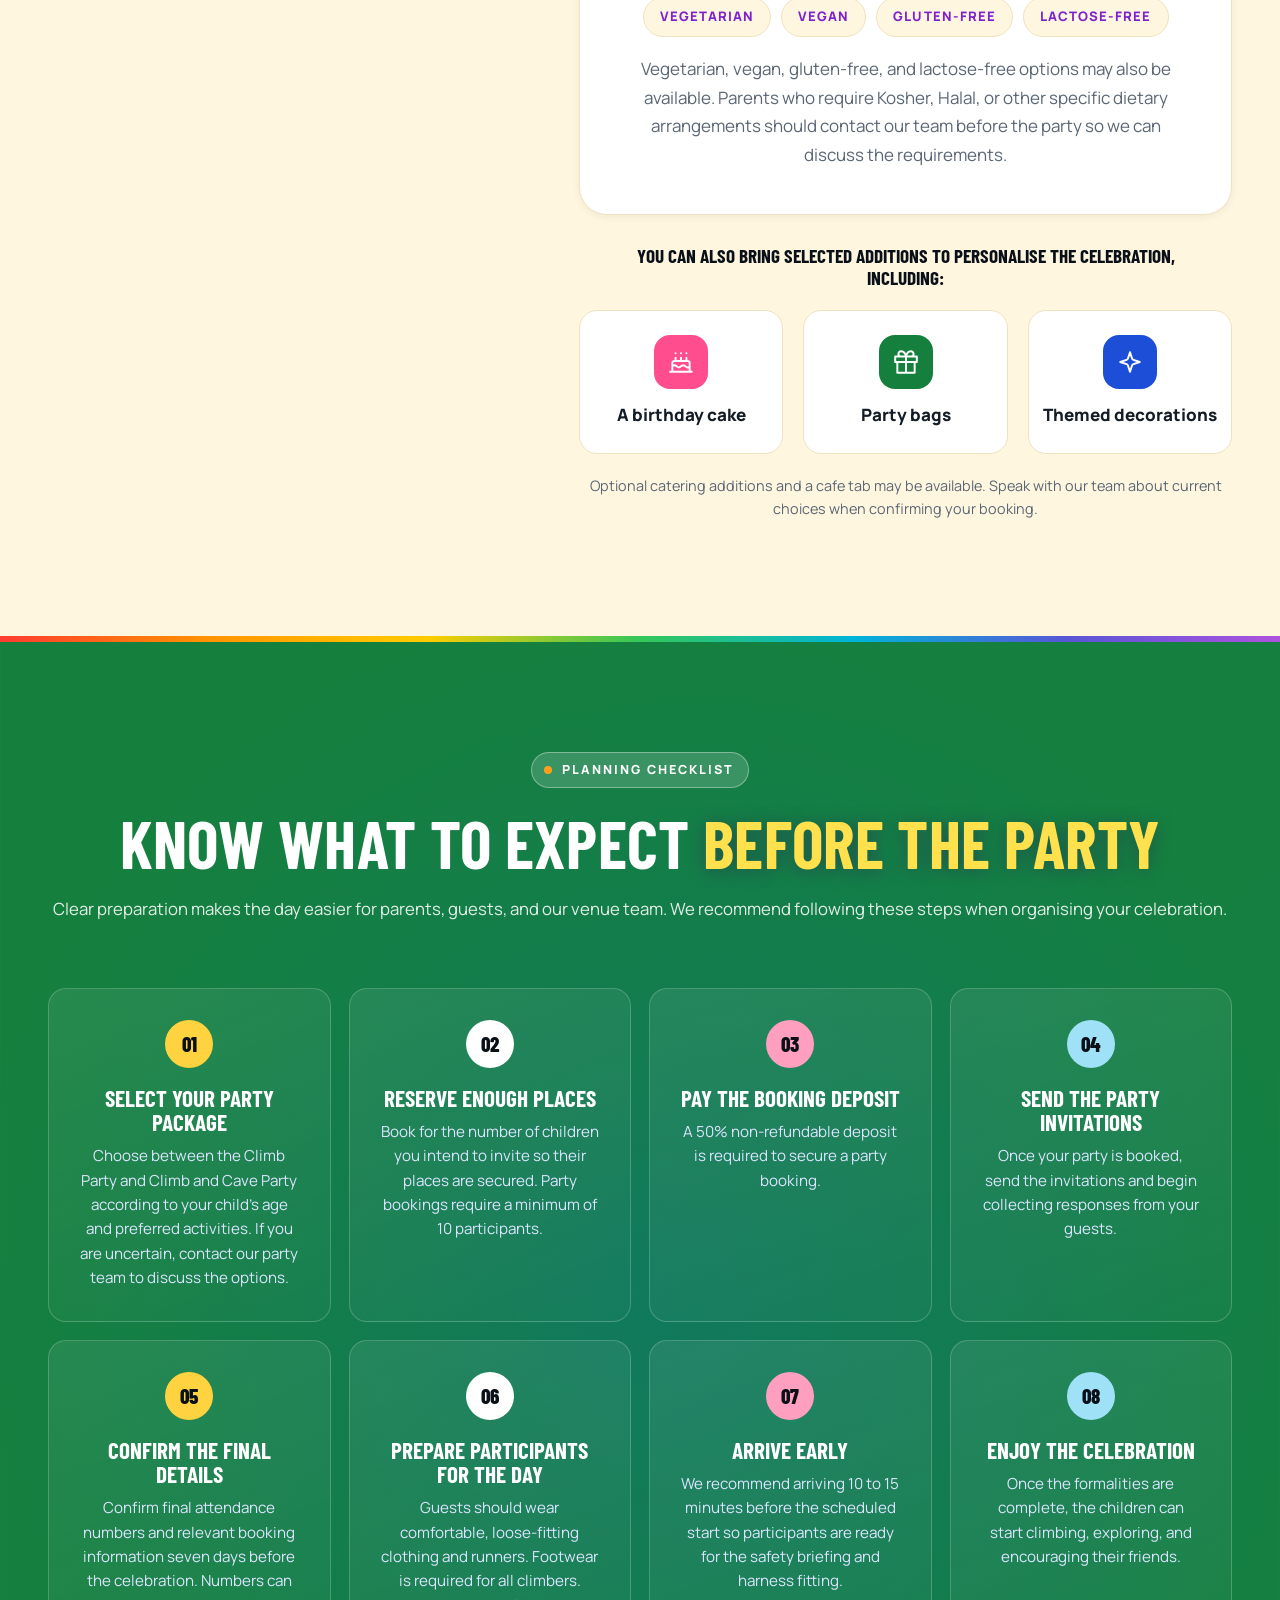
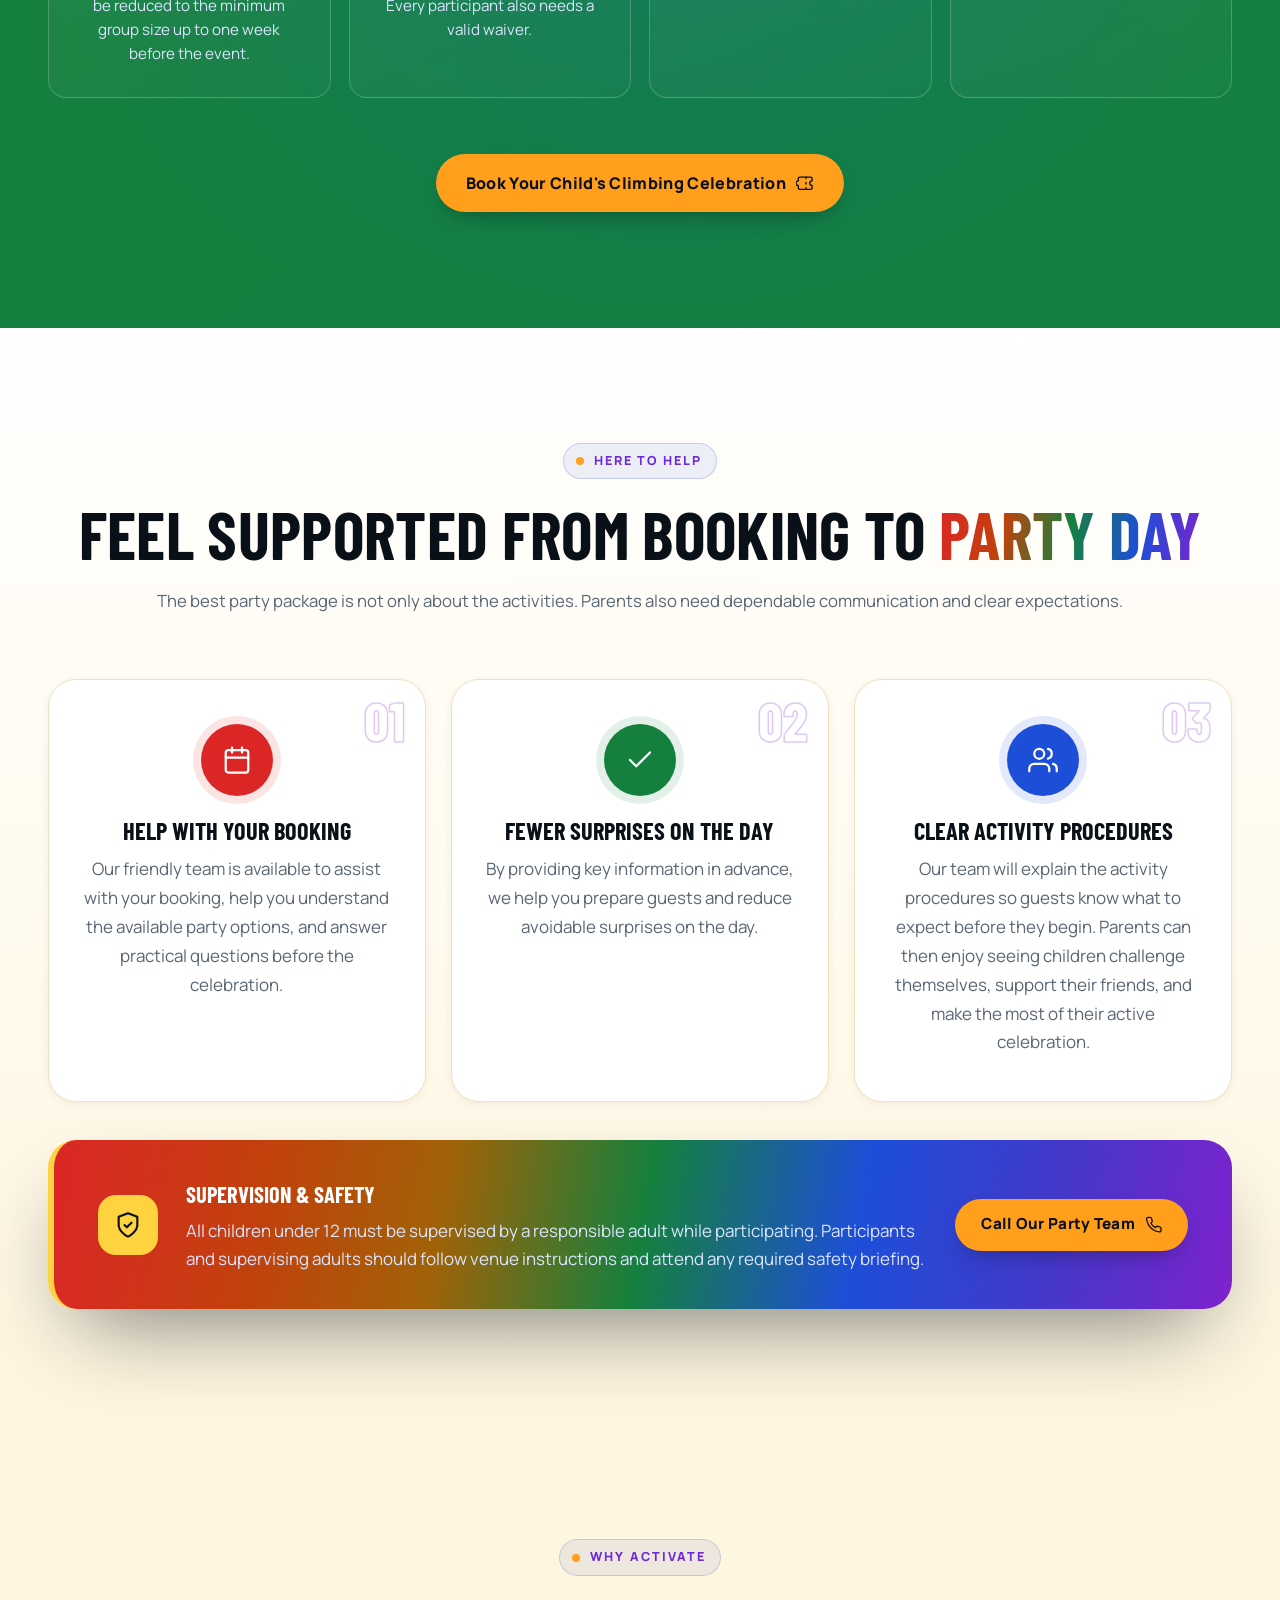
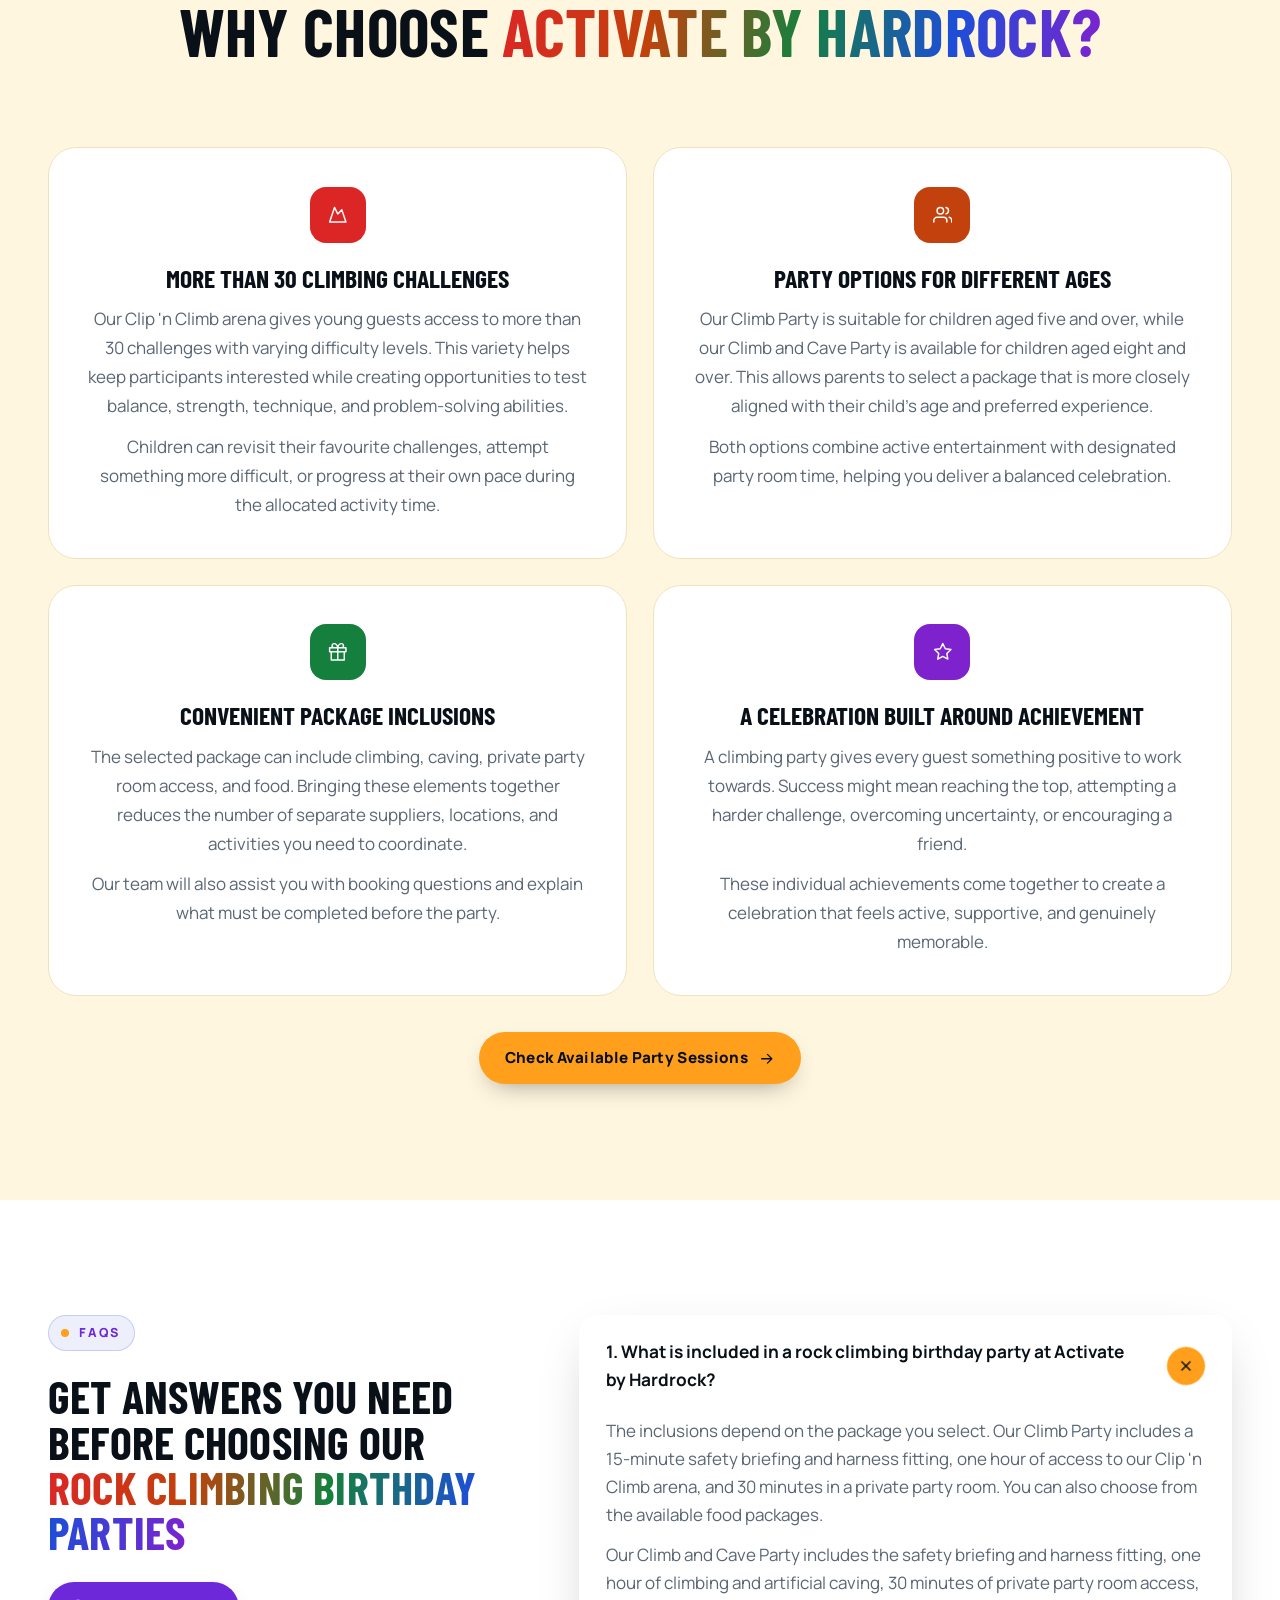
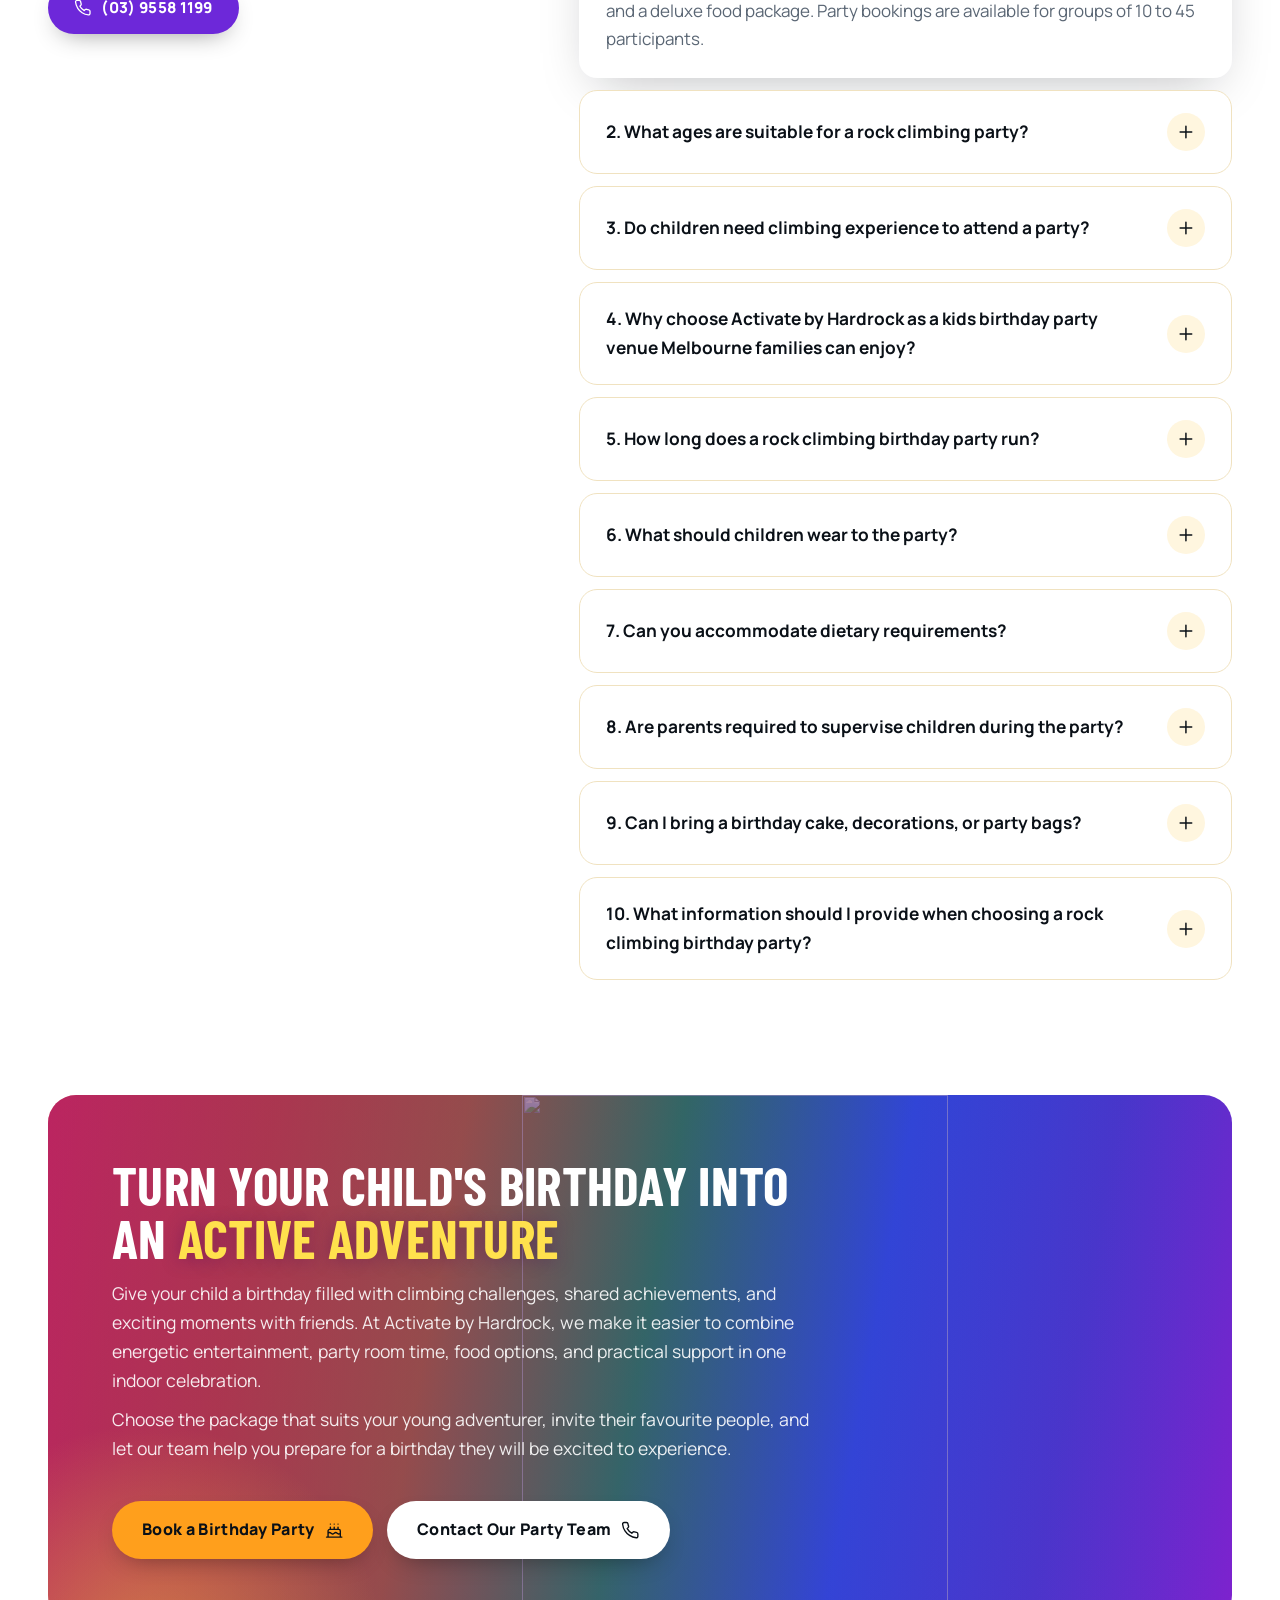
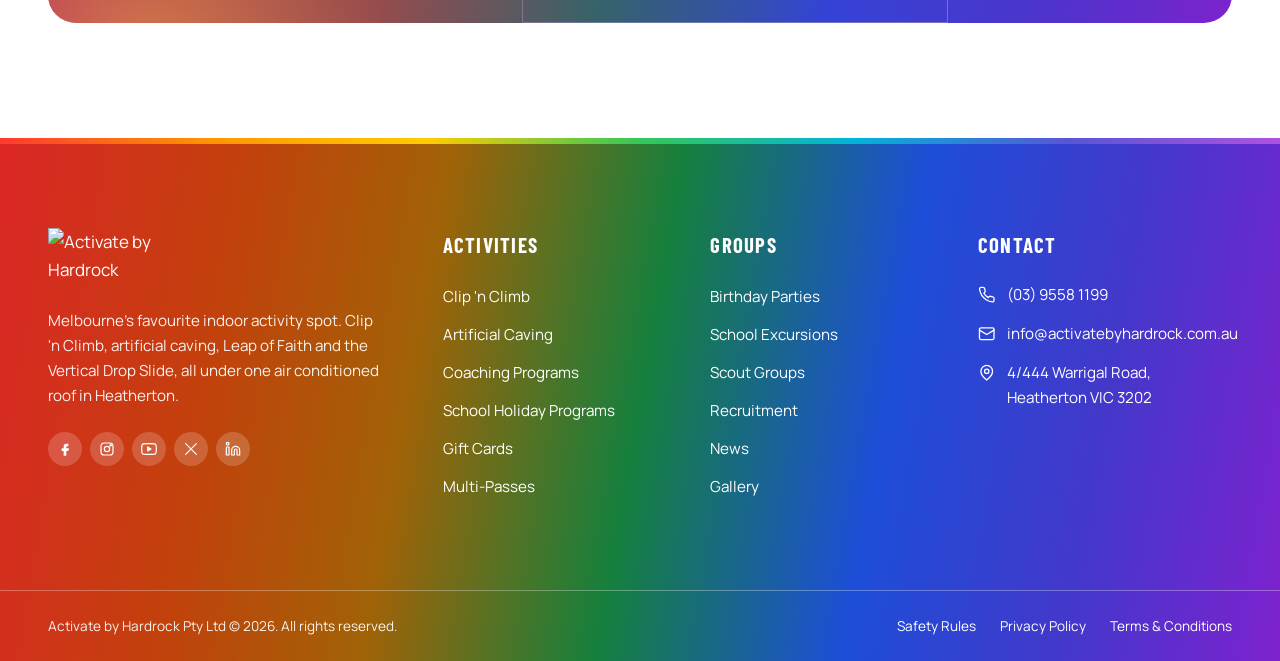
==== commit be7035f9: "Bump stylesheet versions" ====
--- a/seo-landing-page.html
+++ b/seo-landing-page.html
@@ -17,8 +17,8 @@
 <script type="application/ld+json">{"@context": "https://schema.org", "@type": "BreadcrumbList", "itemListElement": [{"@type": "ListItem", "position": 1, "name": "Home", "item": "https://www.activatebyhardrock.com.au/"}, {"@type": "ListItem", "position": 2, "name": "Birthday Parties", "item": "https://www.activatebyhardrock.com.au/birthday-parties/"}, {"@type": "ListItem", "position": 3, "name": "Rock Climbing Birthday Party"}]}</script>
 <link rel="icon" href="https://www.activatebyhardrock.com.au/media/2020/06/cropped-favicon-1.png">
 <link rel="stylesheet" href="https://fonts.googleapis.com/css2?family=Barlow+Condensed:wght@500;600;700;800&family=Manrope:wght@400;500;600;700;800&display=swap">
-<link rel="stylesheet" href="activate-hardrock/assets/css/main.css?v=20261016-12">
-<link rel="stylesheet" href="activate-hardrock/assets/css/landing.css?v=20261016-27">
+<link rel="stylesheet" href="activate-hardrock/assets/css/main.css?v=20261016-13">
+<link rel="stylesheet" href="activate-hardrock/assets/css/landing.css?v=20261016-28">
 </head>
 <body class="page abh-landing">
 <a class="skip-link" href="#main">Skip to content</a>
--- a/activate-hardrock/assets/css/main.css
+++ b/activate-hardrock/assets/css/main.css
@@ -1099,3 +1099,7 @@
 .info-list li { align-content: start; }
 .info-list li { padding: 20px; }
 .info-list a[href^="mailto"] { font-size: 0.88rem; overflow-wrap: normal; }
+
+/* Dropdowns sit above the header rainbow stripe */
+.site-header::after { z-index: 1; pointer-events: none; }
+.nav .sub-menu { z-index: 20; }
--- a/activate-hardrock/assets/css/landing.css
+++ b/activate-hardrock/assets/css/landing.css
@@ -376,3 +376,46 @@
 }
 .lp-hero .hero__glow { background: radial-gradient(circle, rgba(255, 210, 63, 0.12), rgba(255, 210, 63, 0) 65%); }
 .lp-hero .lp-why { background: rgba(255, 255, 255, 0.07); }
+
+/* Landing hero: playful dark overlay (deep indigo + colour glows + confetti), text stays readable */
+.lp-hero { background: #120a2e; }
+.lp-hero::before {
+	background:
+		radial-gradient(circle at 92% 18%, rgba(255, 77, 141, 0.45) 0, rgba(255, 77, 141, 0) 28%),
+		radial-gradient(circle at 70% 95%, rgba(0, 180, 216, 0.4) 0, rgba(0, 180, 216, 0) 30%),
+		radial-gradient(circle at 55% 8%, rgba(255, 204, 0, 0.28) 0, rgba(255, 204, 0, 0) 24%),
+		linear-gradient(90deg, rgba(18, 10, 46, 0.92) 0%, rgba(30, 14, 70, 0.84) 45%, rgba(45, 20, 95, 0.6) 75%, rgba(45, 20, 95, 0.55) 100%),
+		linear-gradient(0deg, rgba(18, 10, 46, 0.85) 0%, rgba(18, 10, 46, 0) 40%);
+}
+.lp-hero::after {
+	content: ""; position: absolute; inset: 0; z-index: -1; pointer-events: none;
+	background:
+		radial-gradient(circle, rgba(255, 204, 0, 0.9) 2.5px, transparent 3px) 0 0 / 120px 120px,
+		radial-gradient(circle, rgba(255, 77, 141, 0.85) 2.5px, transparent 3px) 40px 70px / 140px 140px,
+		radial-gradient(circle, rgba(52, 199, 89, 0.85) 2.5px, transparent 3px) 90px 20px / 160px 160px,
+		radial-gradient(circle, rgba(0, 180, 216, 0.85) 2.5px, transparent 3px) 20px 110px / 180px 180px;
+	-webkit-mask-image: linear-gradient(90deg, transparent 0%, transparent 45%, #000 70%);
+	mask-image: linear-gradient(90deg, transparent 0%, transparent 45%, #000 70%);
+	opacity: 0.7;
+}
+.lp-hero .hero__inner { position: relative; }
+.lp-hero { border-bottom: 0; }
+.lp-hero .hero__glow { background: radial-gradient(circle, rgba(123, 79, 224, 0.35), rgba(123, 79, 224, 0) 65%); }
+.lp-hero__title .text-gradient { color: #ffe14d; }
+.lp-hero .eyebrow--light { background: rgba(255, 255, 255, 0.12); border-color: rgba(255, 225, 77, 0.5); }
+.lp-hero .lp-why { background: rgba(255, 255, 255, 0.08); border-color: rgba(255, 255, 255, 0.18); position: relative; overflow: hidden; }
+.lp-hero .lp-why::before { content: ""; position: absolute; left: 0; right: 0; top: 0; height: 4px; background: var(--rainbow-bright); }
+.lp-hero + * { position: relative; }
+.lp-hero .container::after { content: none; }
+.lp-hero { box-shadow: inset 0 -6px 0 0 transparent; }
+.lp-hero .hero__inner::after { content: none; }
+.lp-hero > .hero__media::after { content: ""; position: absolute; left: 0; right: 0; bottom: 0; height: 6px; background: var(--rainbow-bright); z-index: 3; }
+@media (max-width: 1023px) {
+	.lp-hero::after { display: none; }
+	.lp-hero::before {
+		background:
+			radial-gradient(circle at 100% 0%, rgba(255, 77, 141, 0.4) 0, rgba(255, 77, 141, 0) 35%),
+			radial-gradient(circle at 0% 100%, rgba(0, 180, 216, 0.35) 0, rgba(0, 180, 216, 0) 35%),
+			linear-gradient(180deg, rgba(18, 10, 46, 0.86) 0%, rgba(30, 14, 70, 0.88) 100%);
+	}
+}
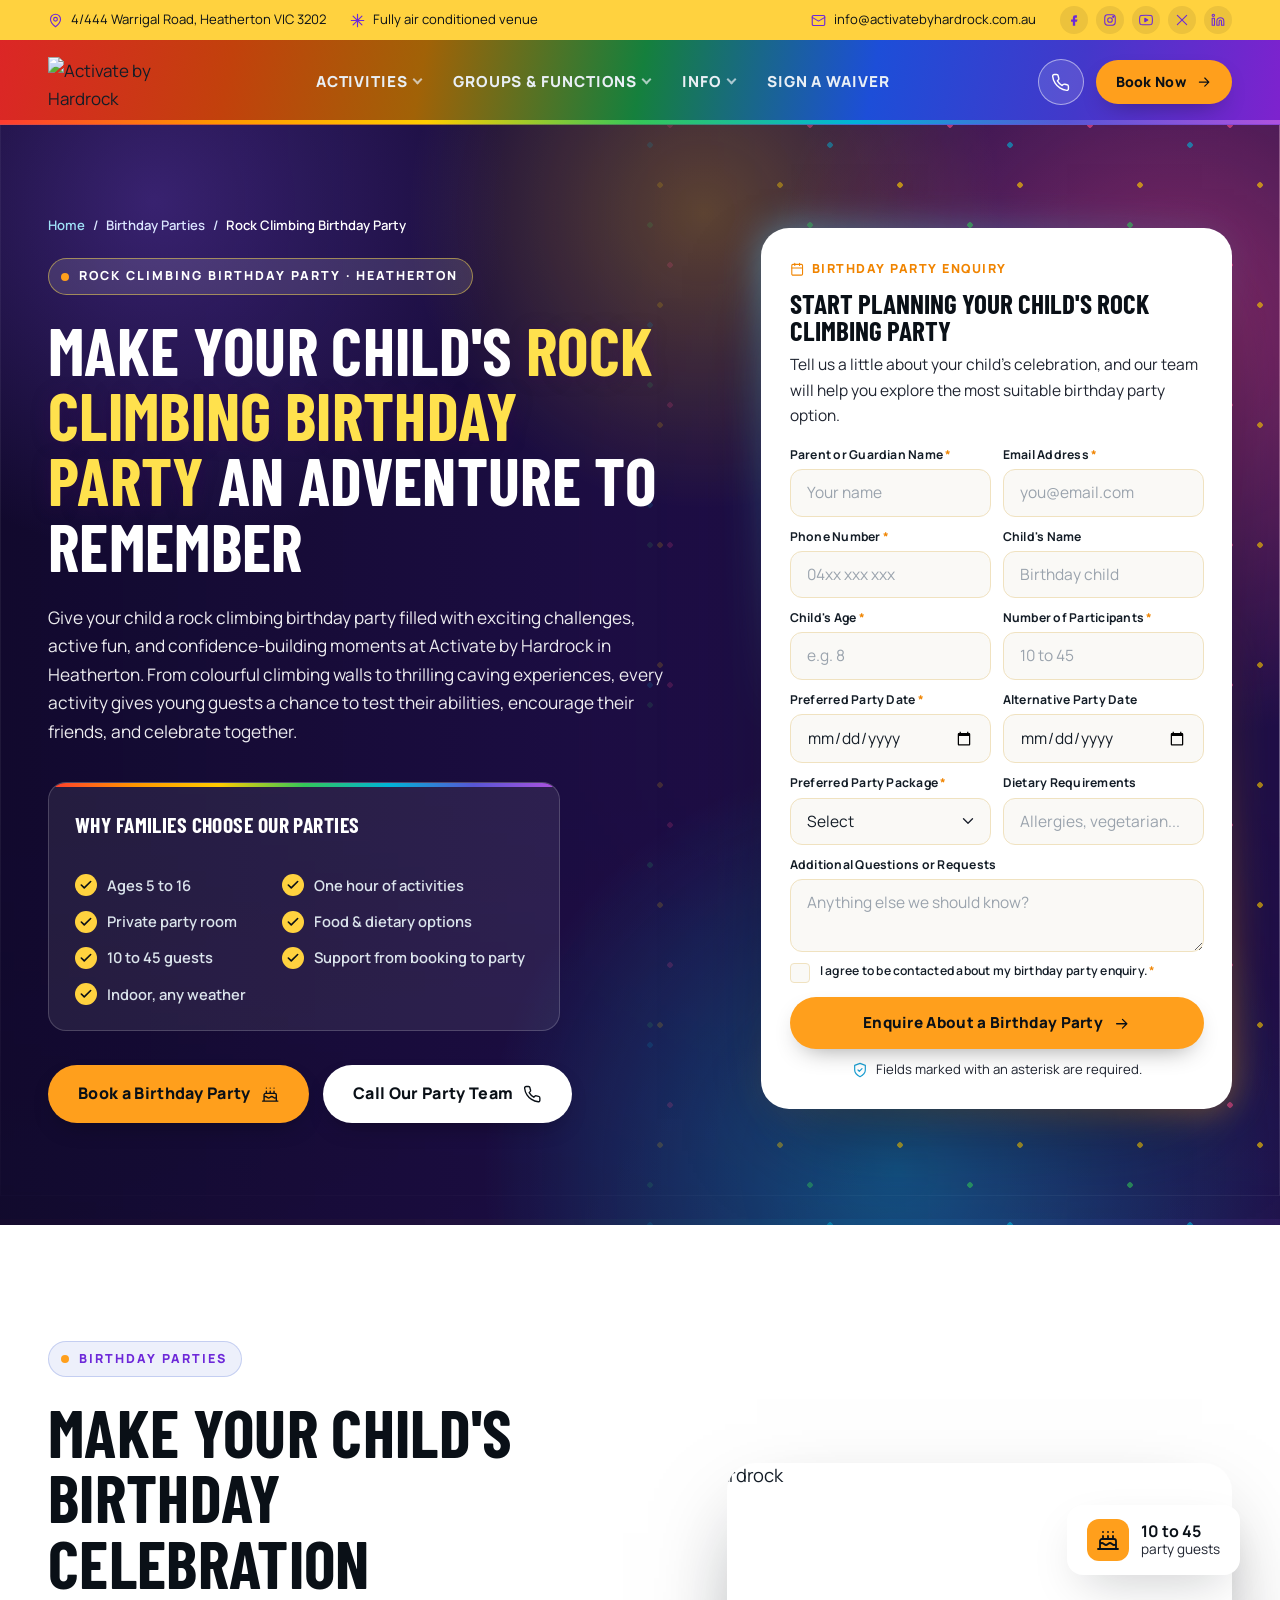
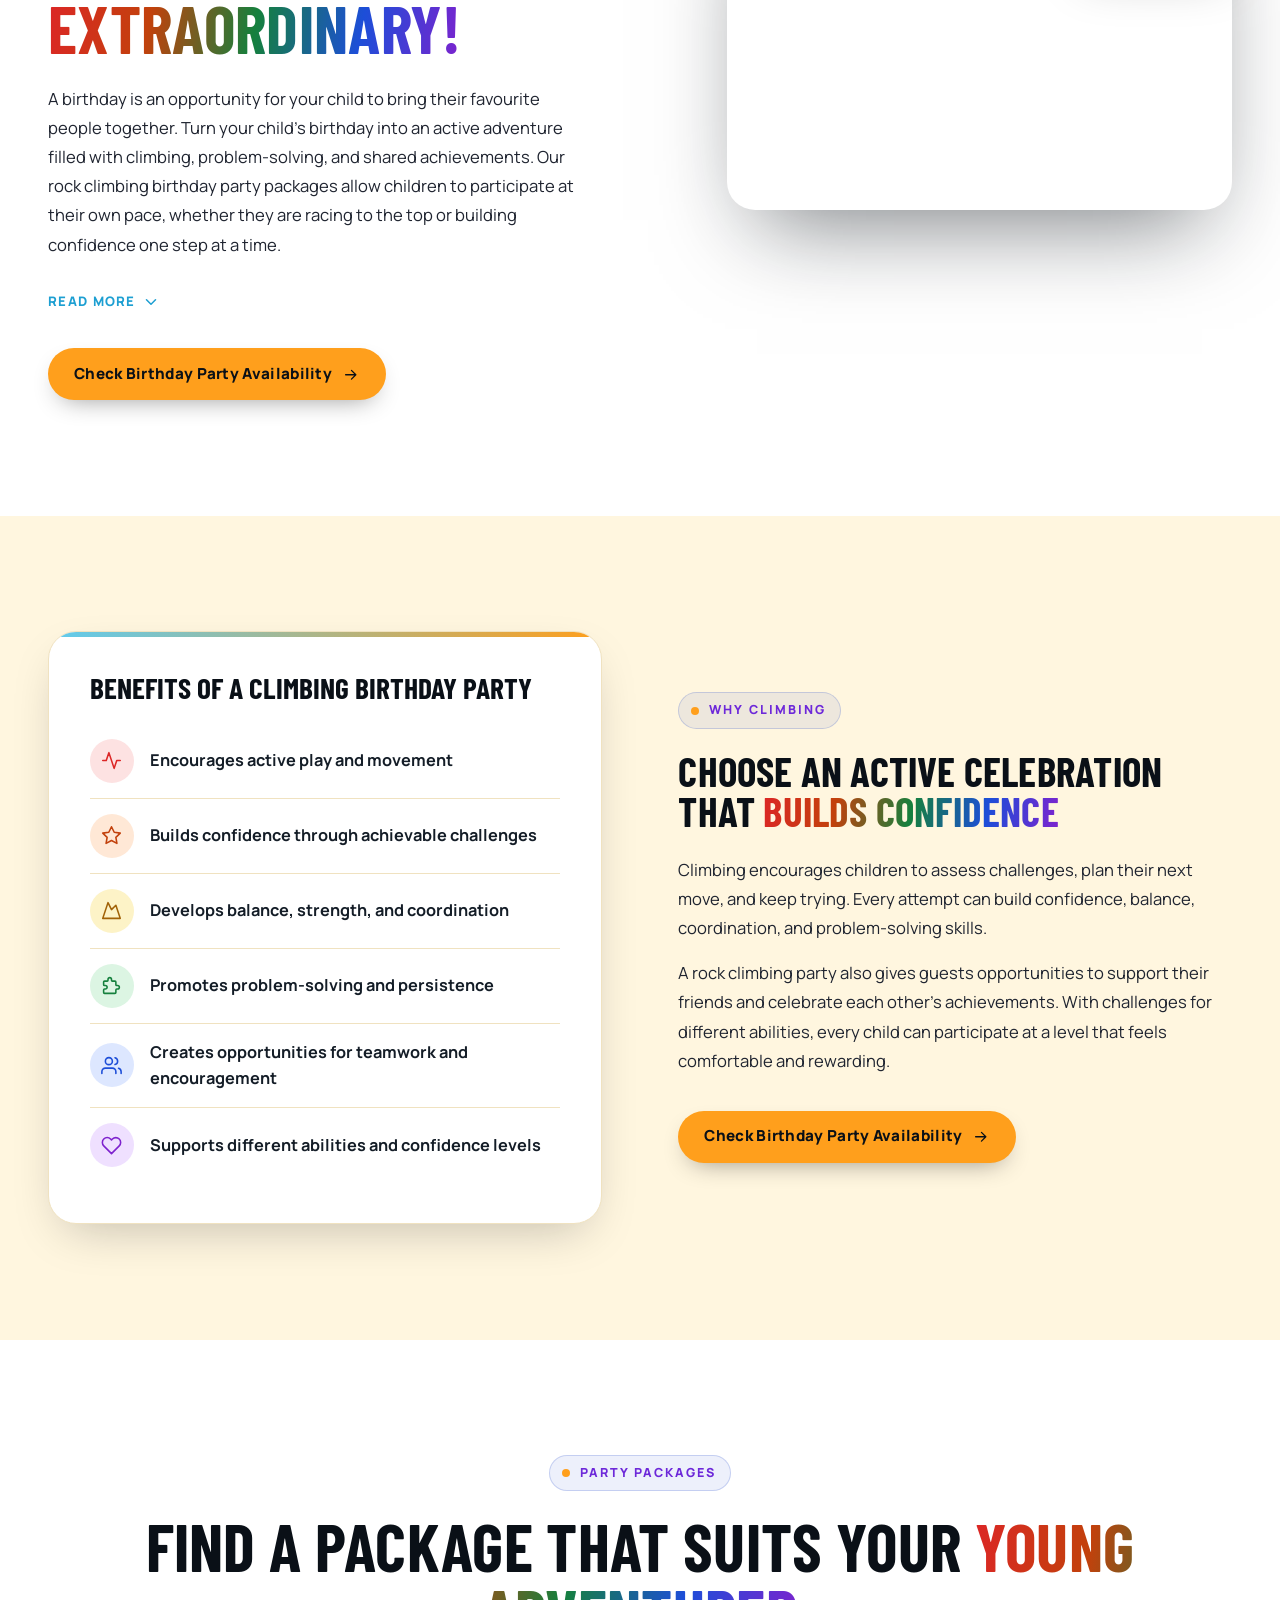
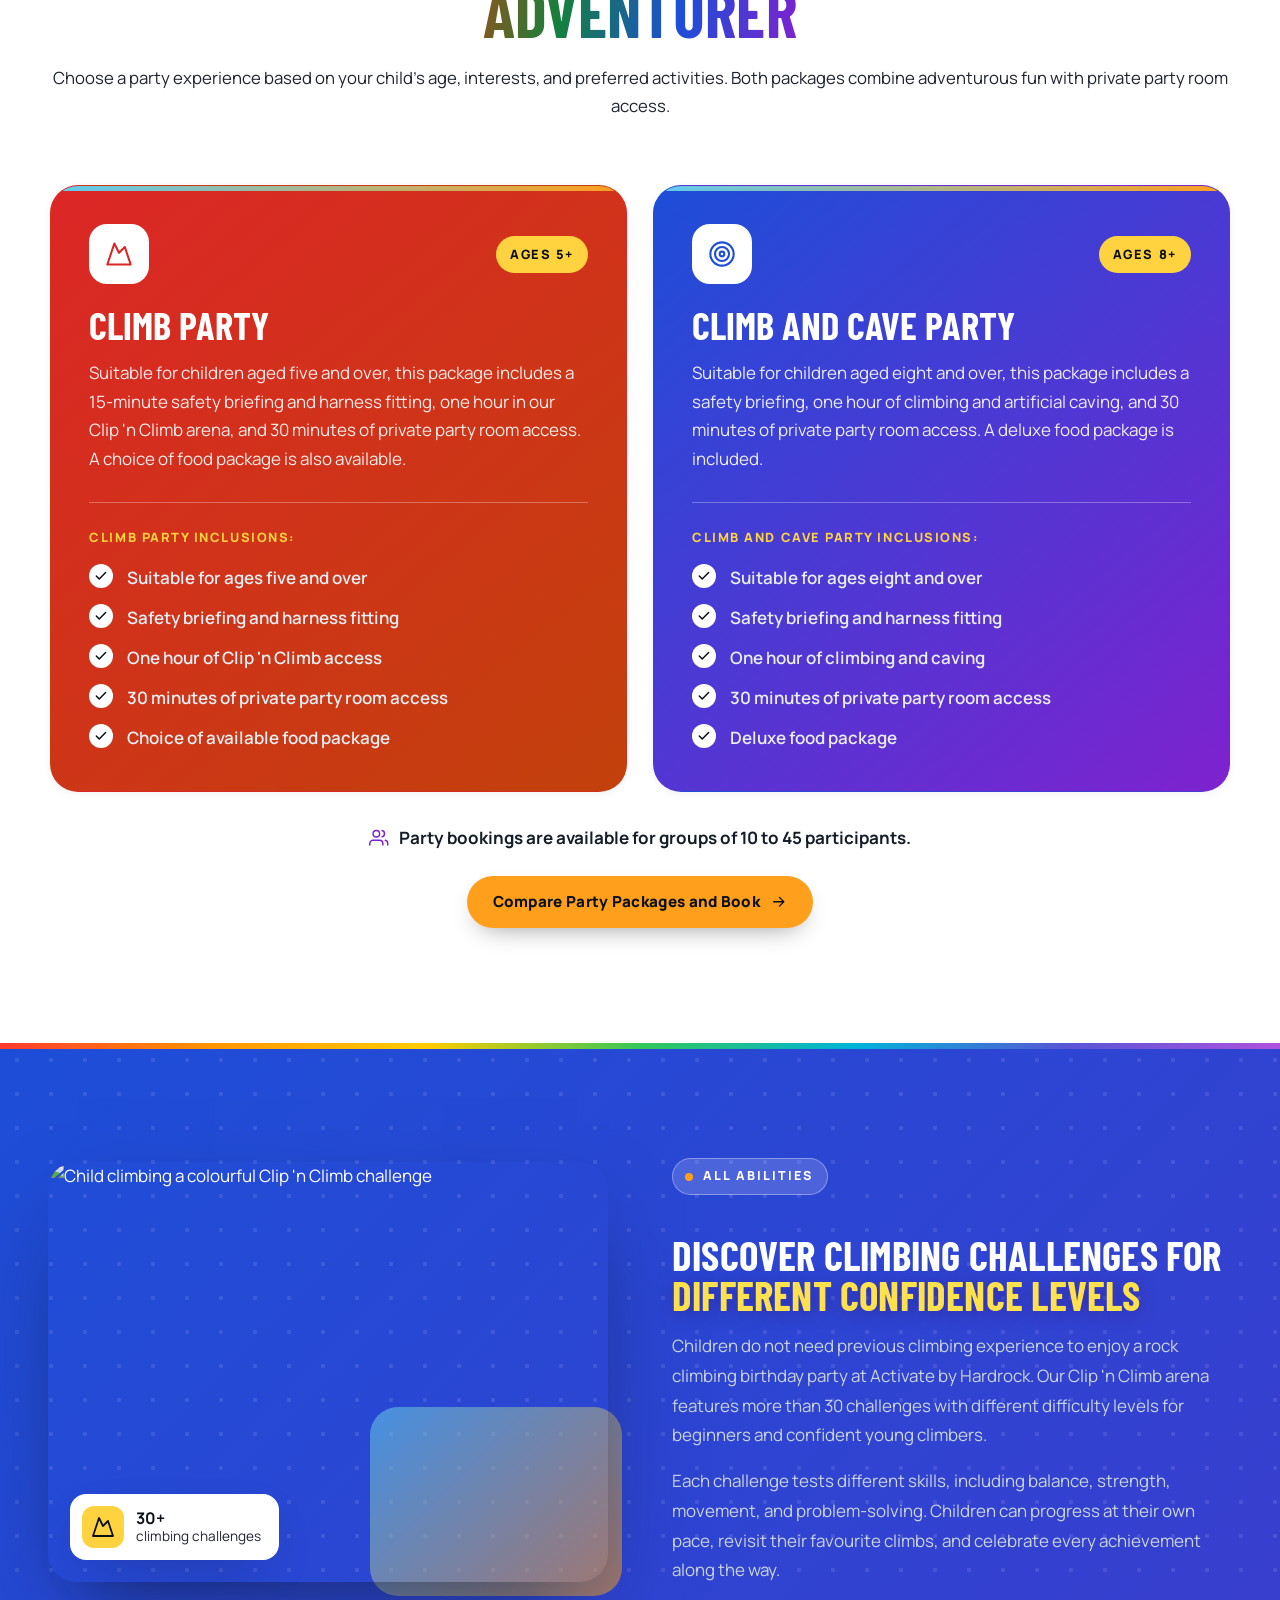
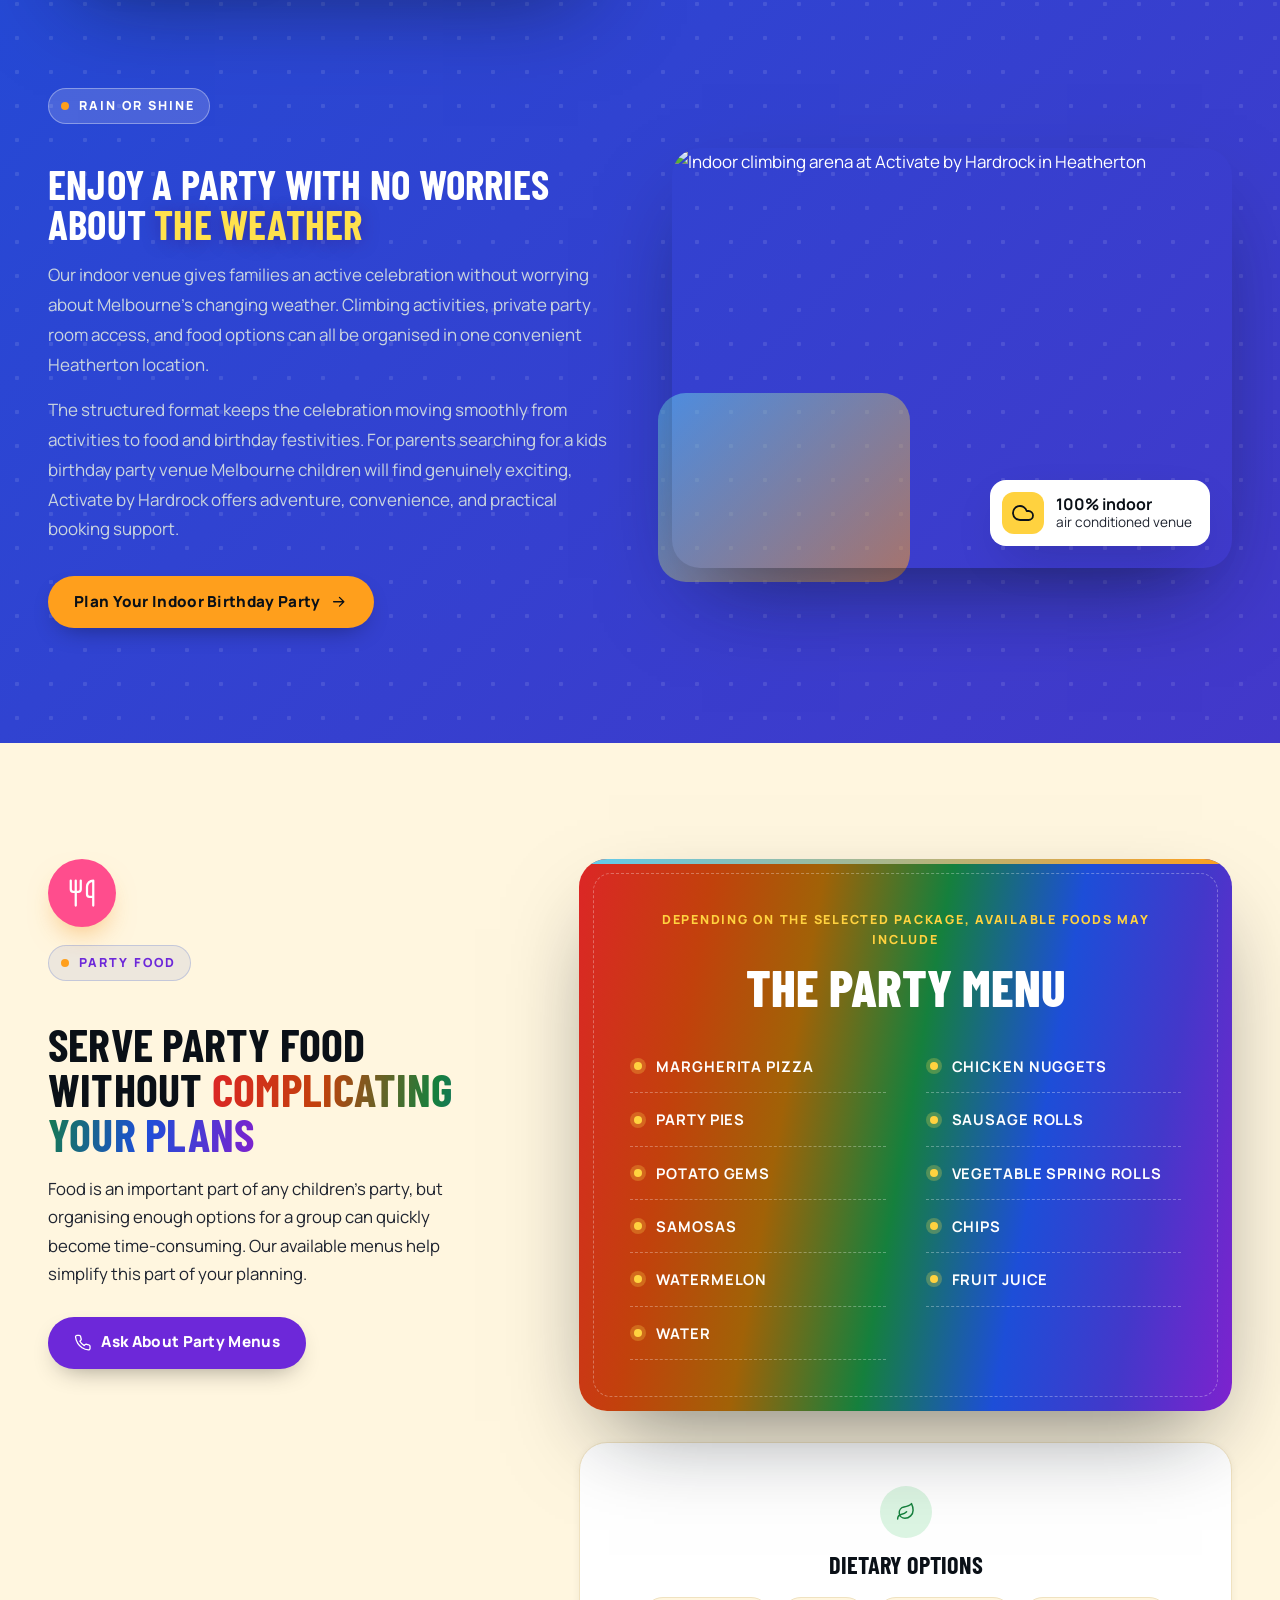
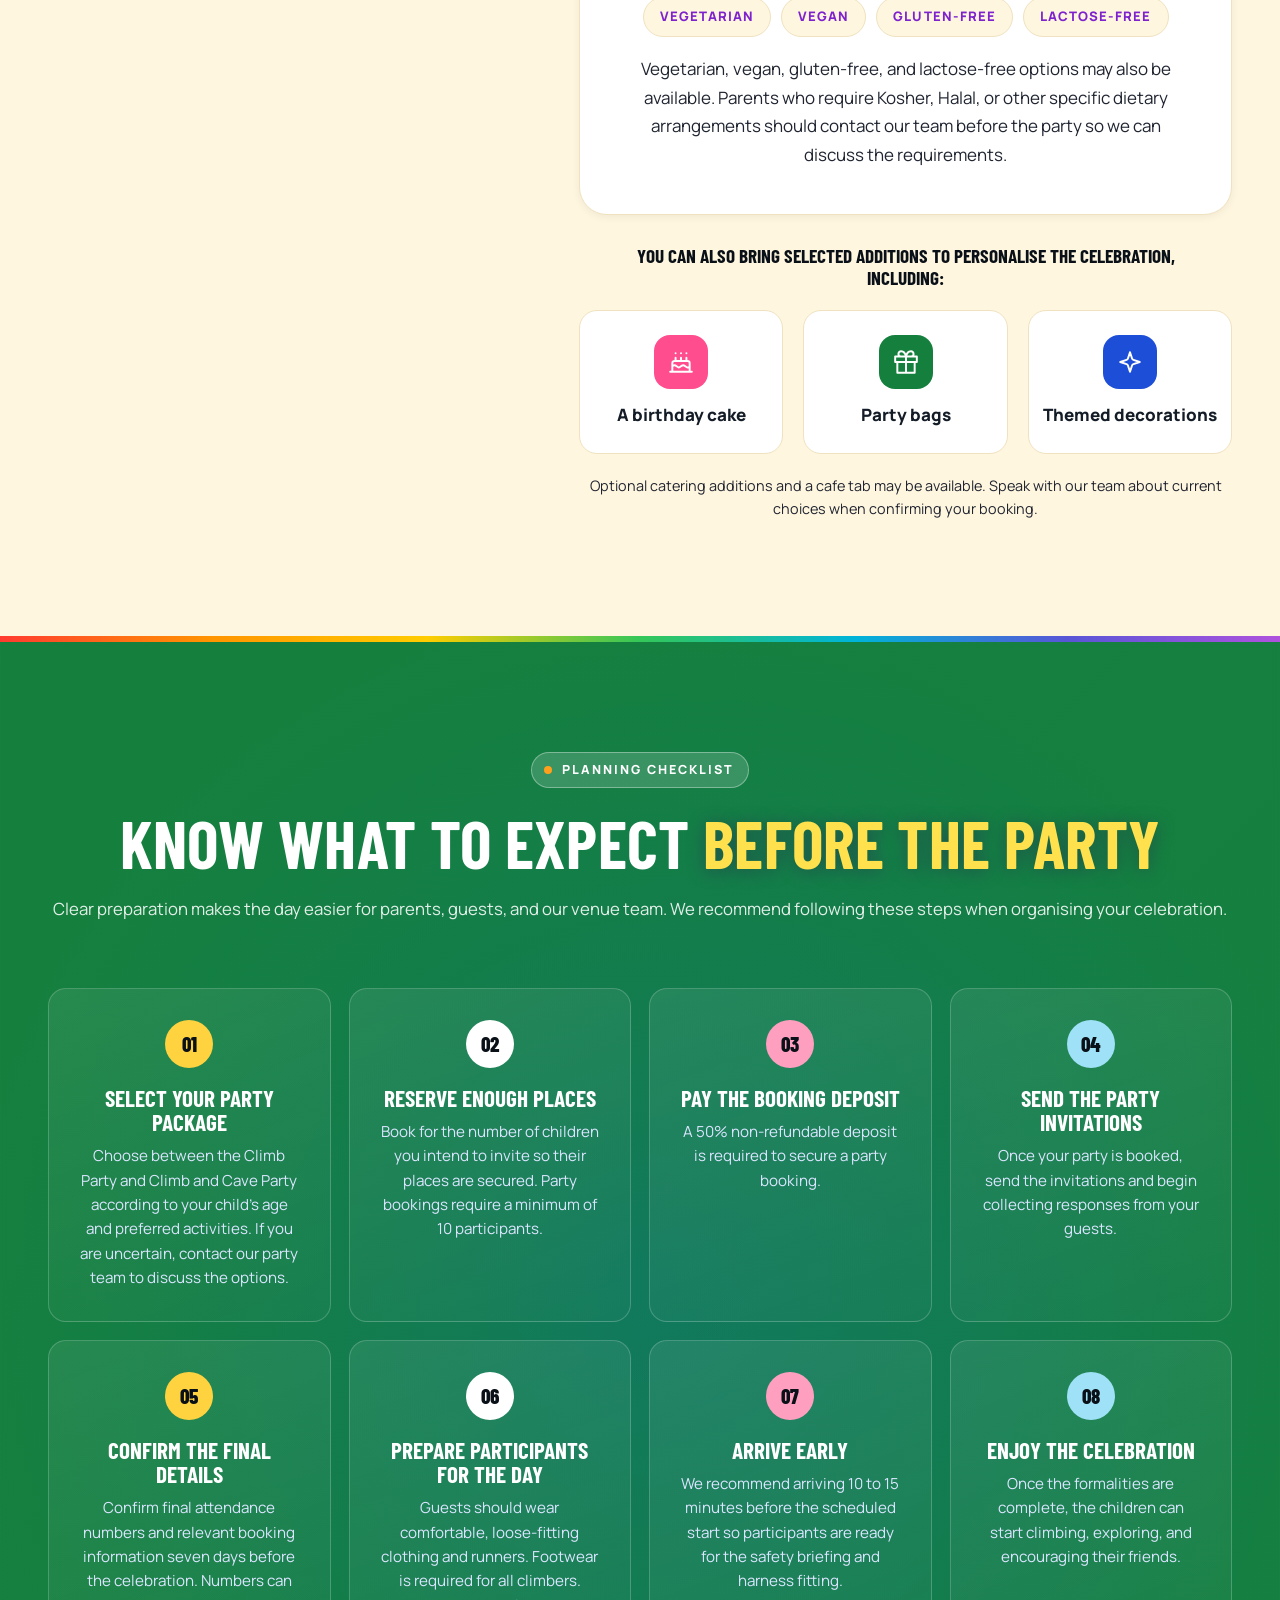
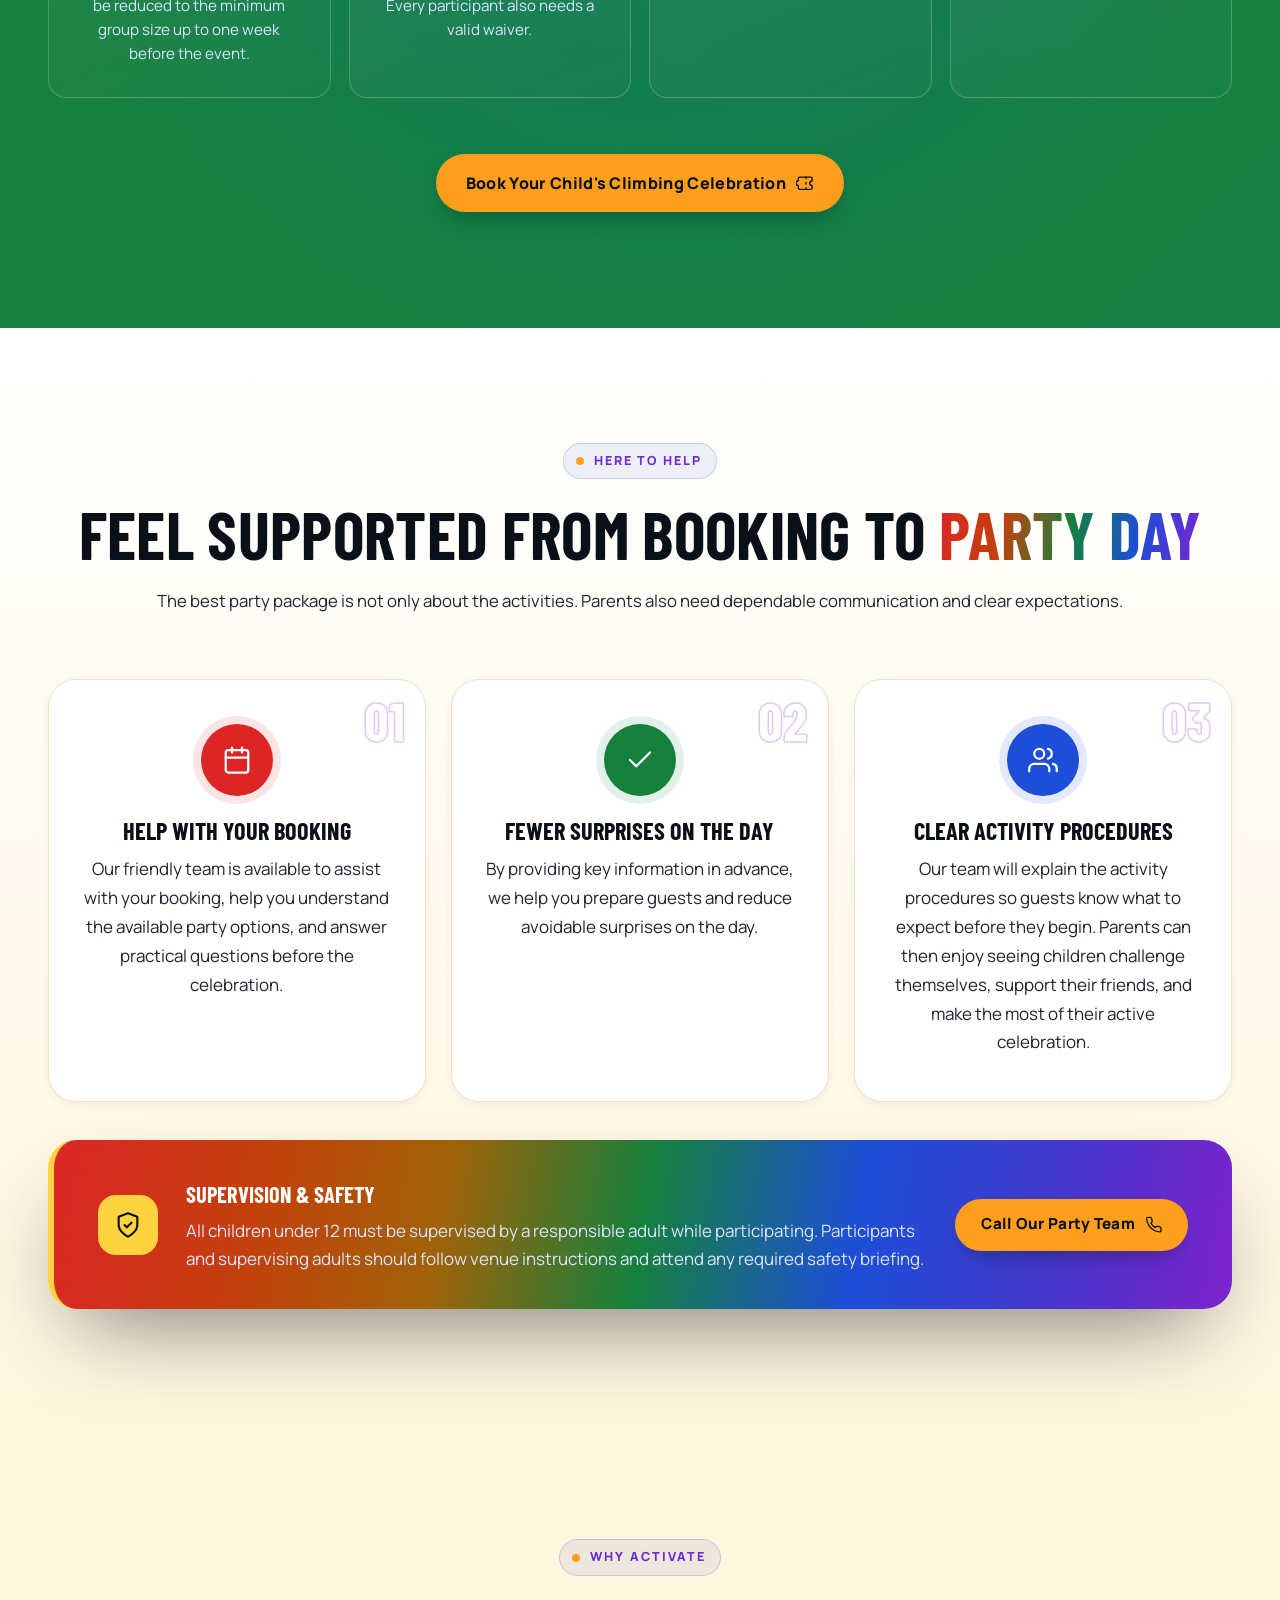
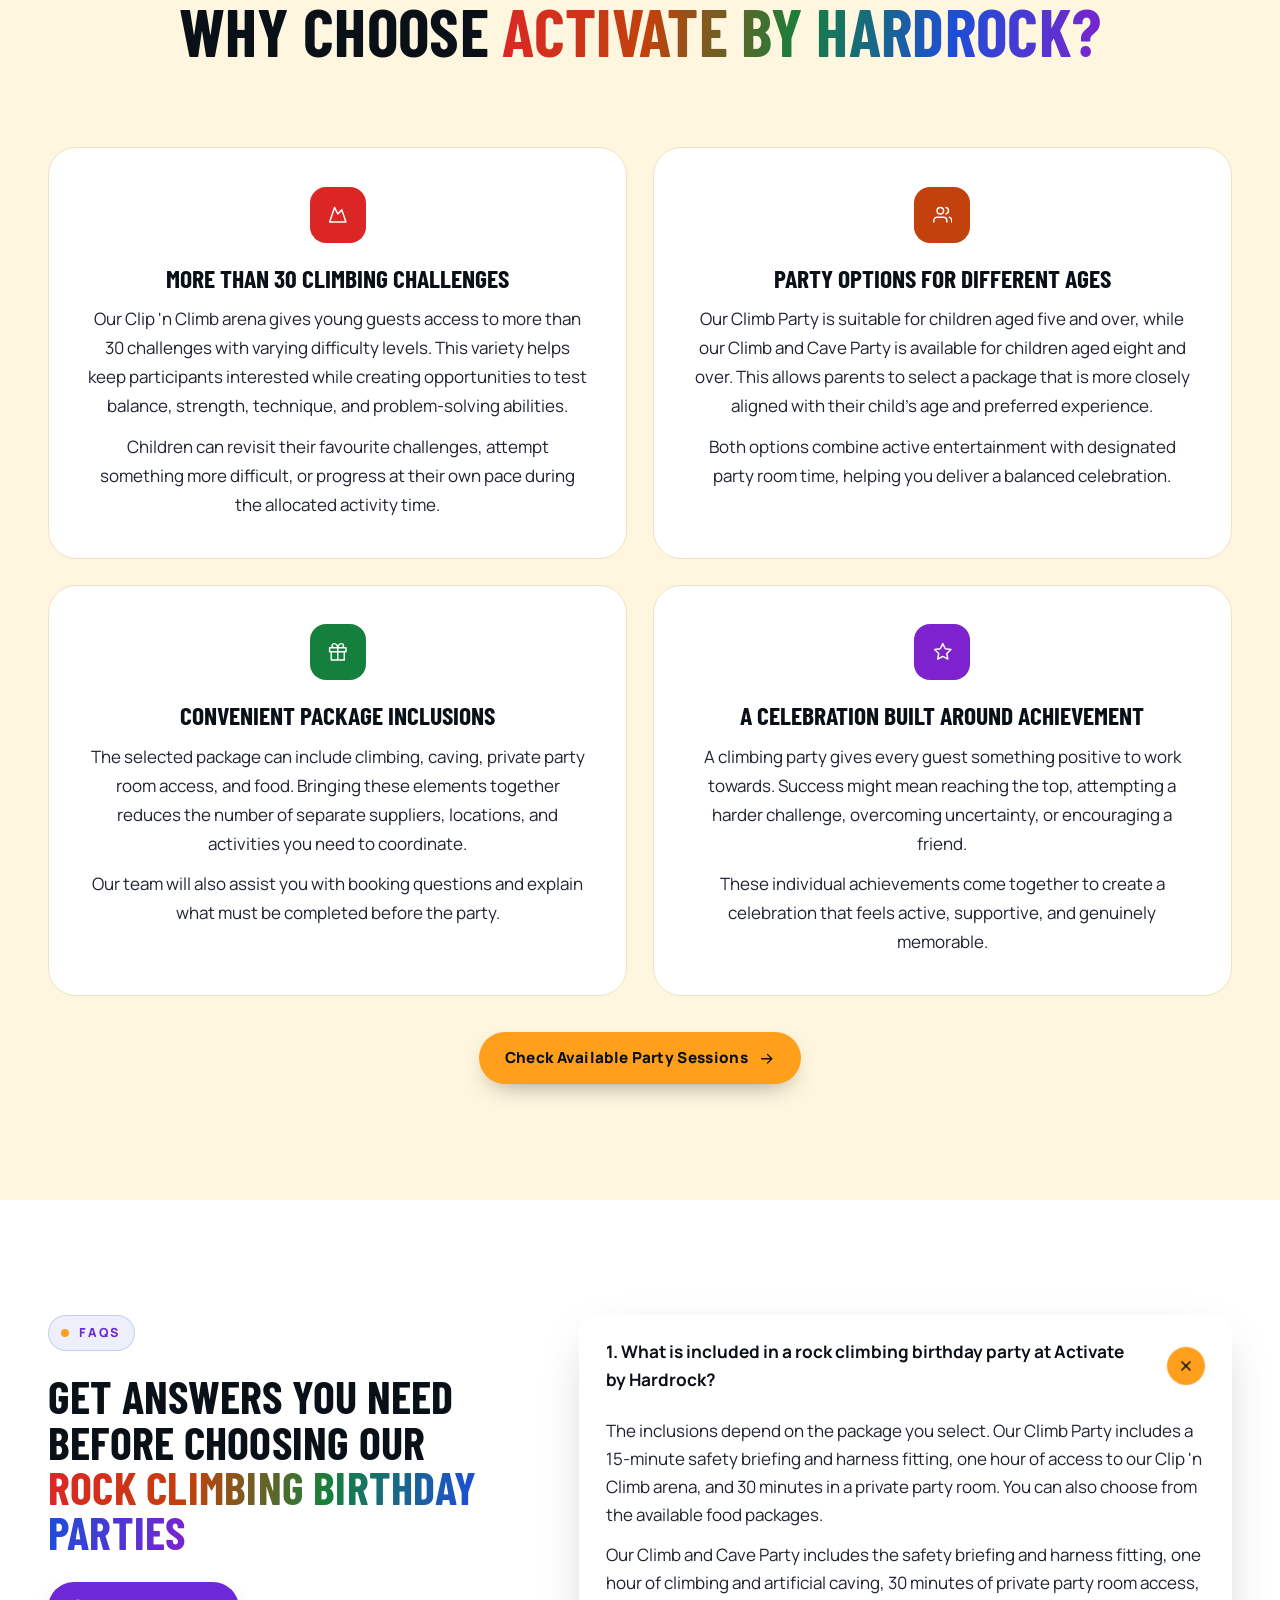
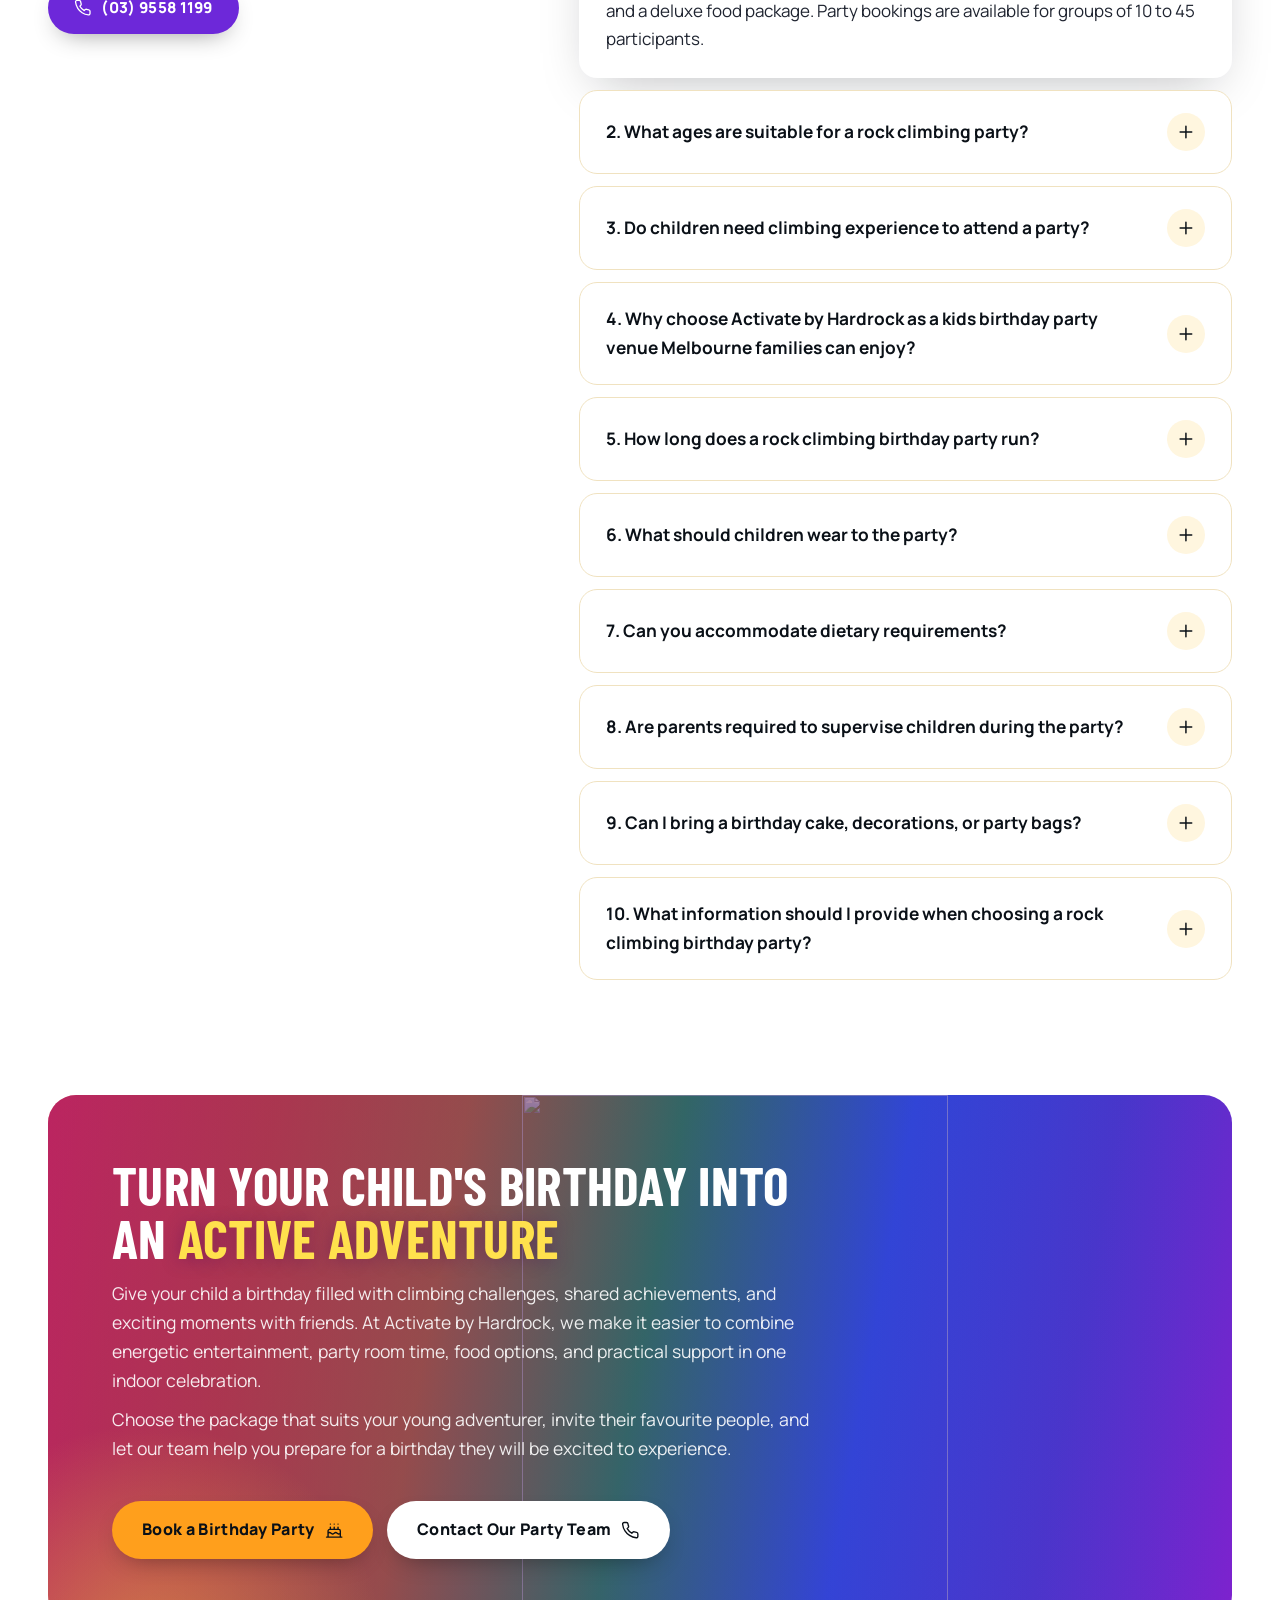
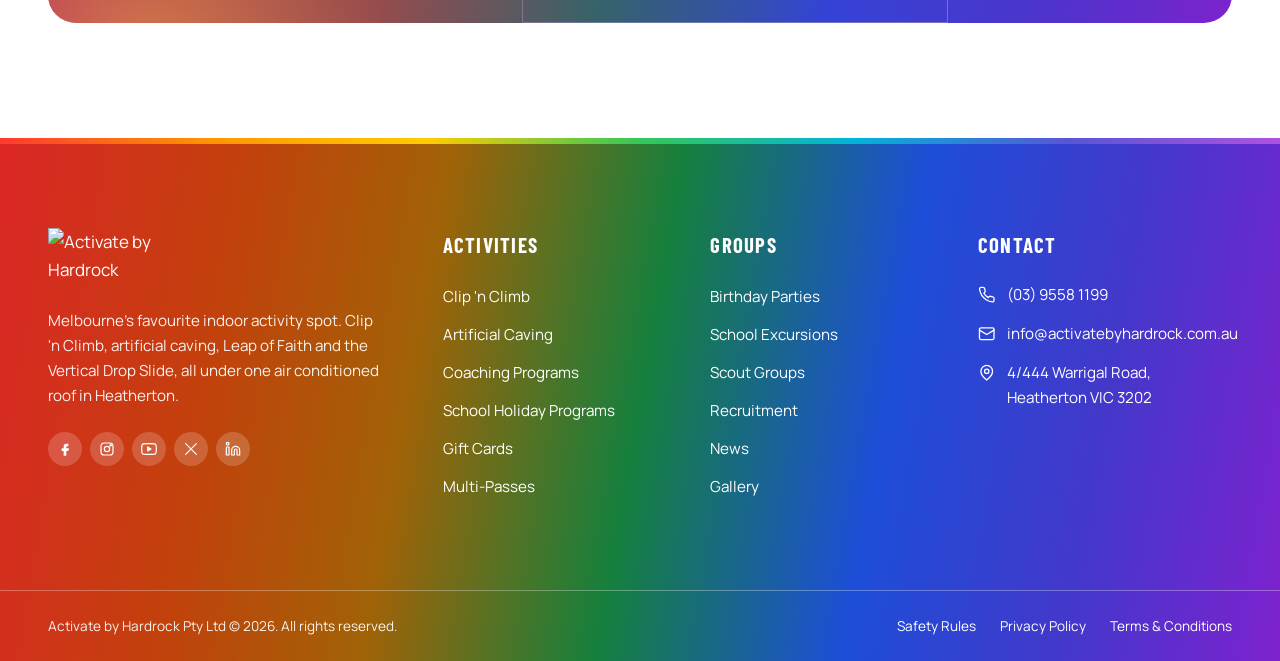
==== commit 54a482cc: "Bump main stylesheet version" ====
--- a/seo-landing-page.html
+++ b/seo-landing-page.html
@@ -17,7 +17,7 @@
 <script type="application/ld+json">{"@context": "https://schema.org", "@type": "BreadcrumbList", "itemListElement": [{"@type": "ListItem", "position": 1, "name": "Home", "item": "https://www.activatebyhardrock.com.au/"}, {"@type": "ListItem", "position": 2, "name": "Birthday Parties", "item": "https://www.activatebyhardrock.com.au/birthday-parties/"}, {"@type": "ListItem", "position": 3, "name": "Rock Climbing Birthday Party"}]}</script>
 <link rel="icon" href="https://www.activatebyhardrock.com.au/media/2020/06/cropped-favicon-1.png">
 <link rel="stylesheet" href="https://fonts.googleapis.com/css2?family=Barlow+Condensed:wght@500;600;700;800&family=Manrope:wght@400;500;600;700;800&display=swap">
-<link rel="stylesheet" href="activate-hardrock/assets/css/main.css?v=20261016-13">
+<link rel="stylesheet" href="activate-hardrock/assets/css/main.css?v=20261016-14">
 <link rel="stylesheet" href="activate-hardrock/assets/css/landing.css?v=20261016-28">
 </head>
 <body class="page abh-landing">
--- a/activate-hardrock/assets/css/main.css
+++ b/activate-hardrock/assets/css/main.css
@@ -1103,3 +1103,6 @@
 /* Dropdowns sit above the header rainbow stripe */
 .site-header::after { z-index: 1; pointer-events: none; }
 .nav .sub-menu { z-index: 20; }
+
+/* Body text on light backgrounds: near-black for readability */
+:root { --muted: #1f2430; }
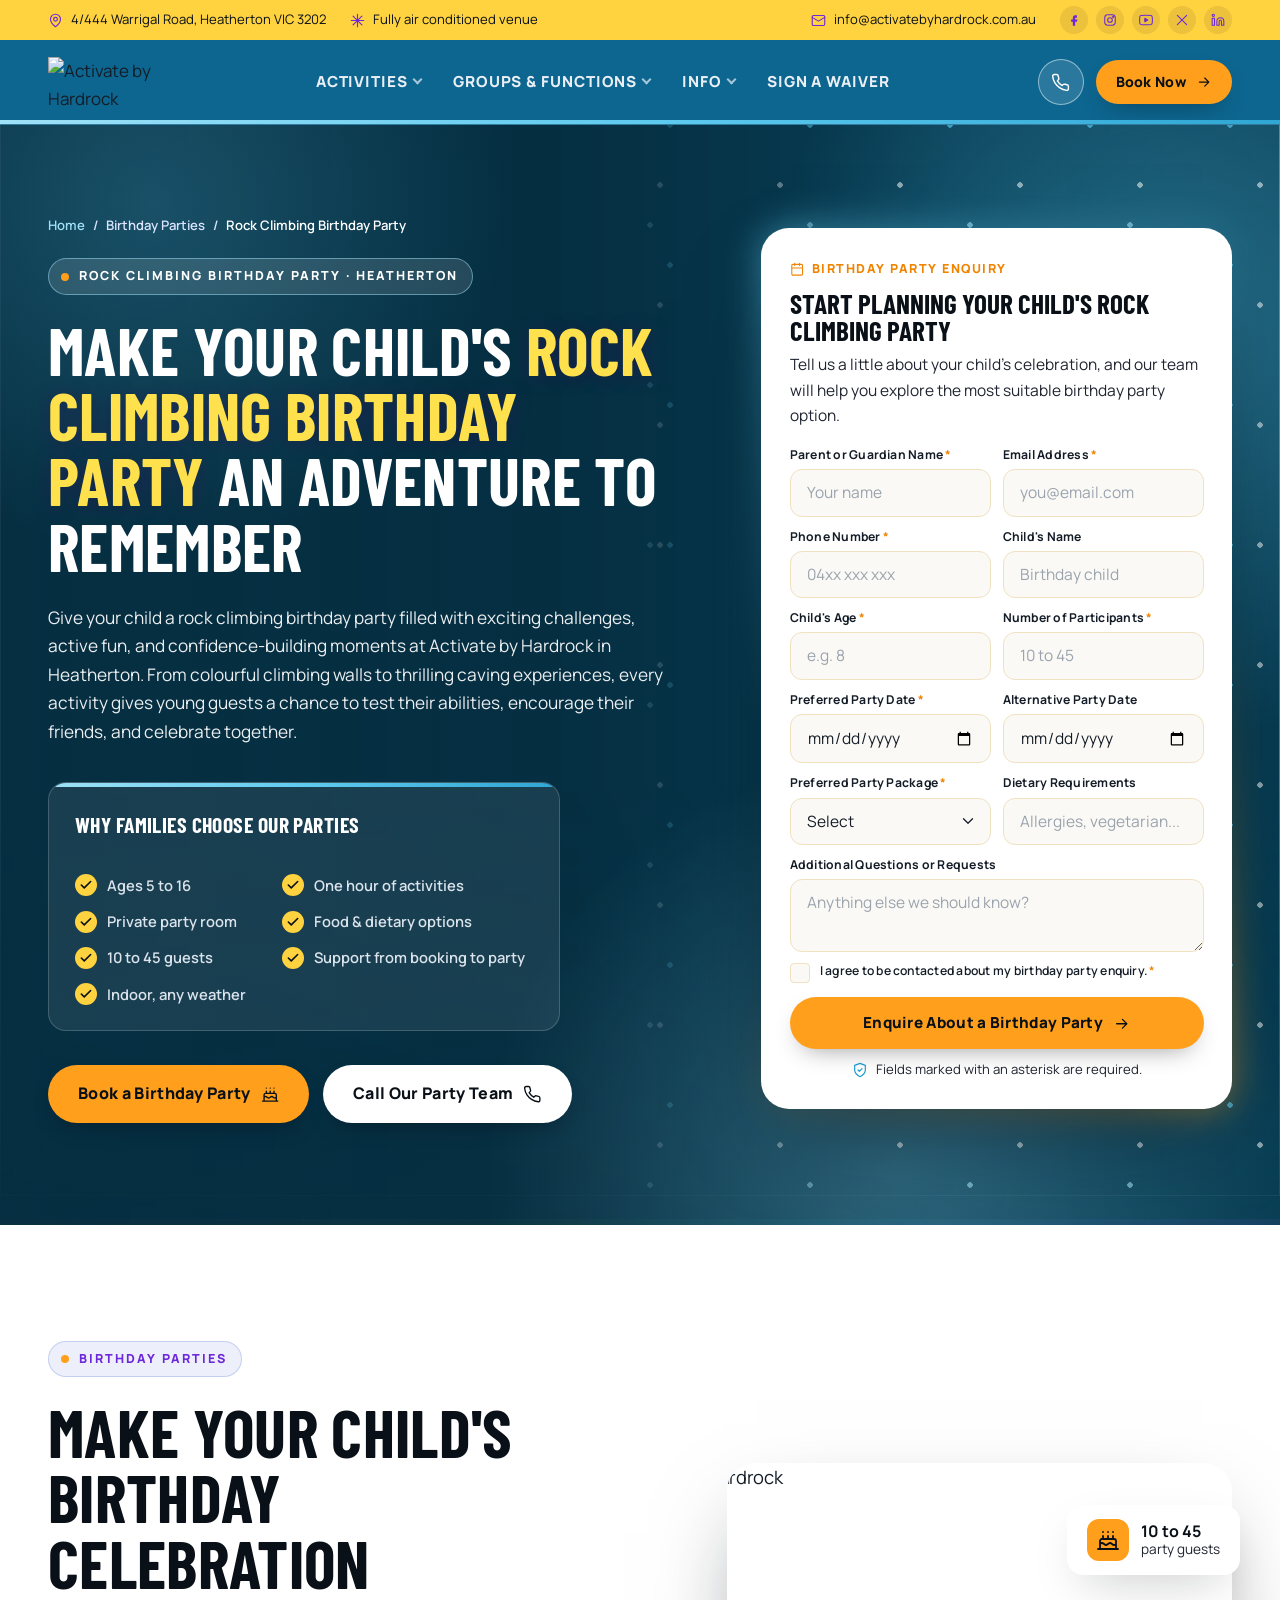
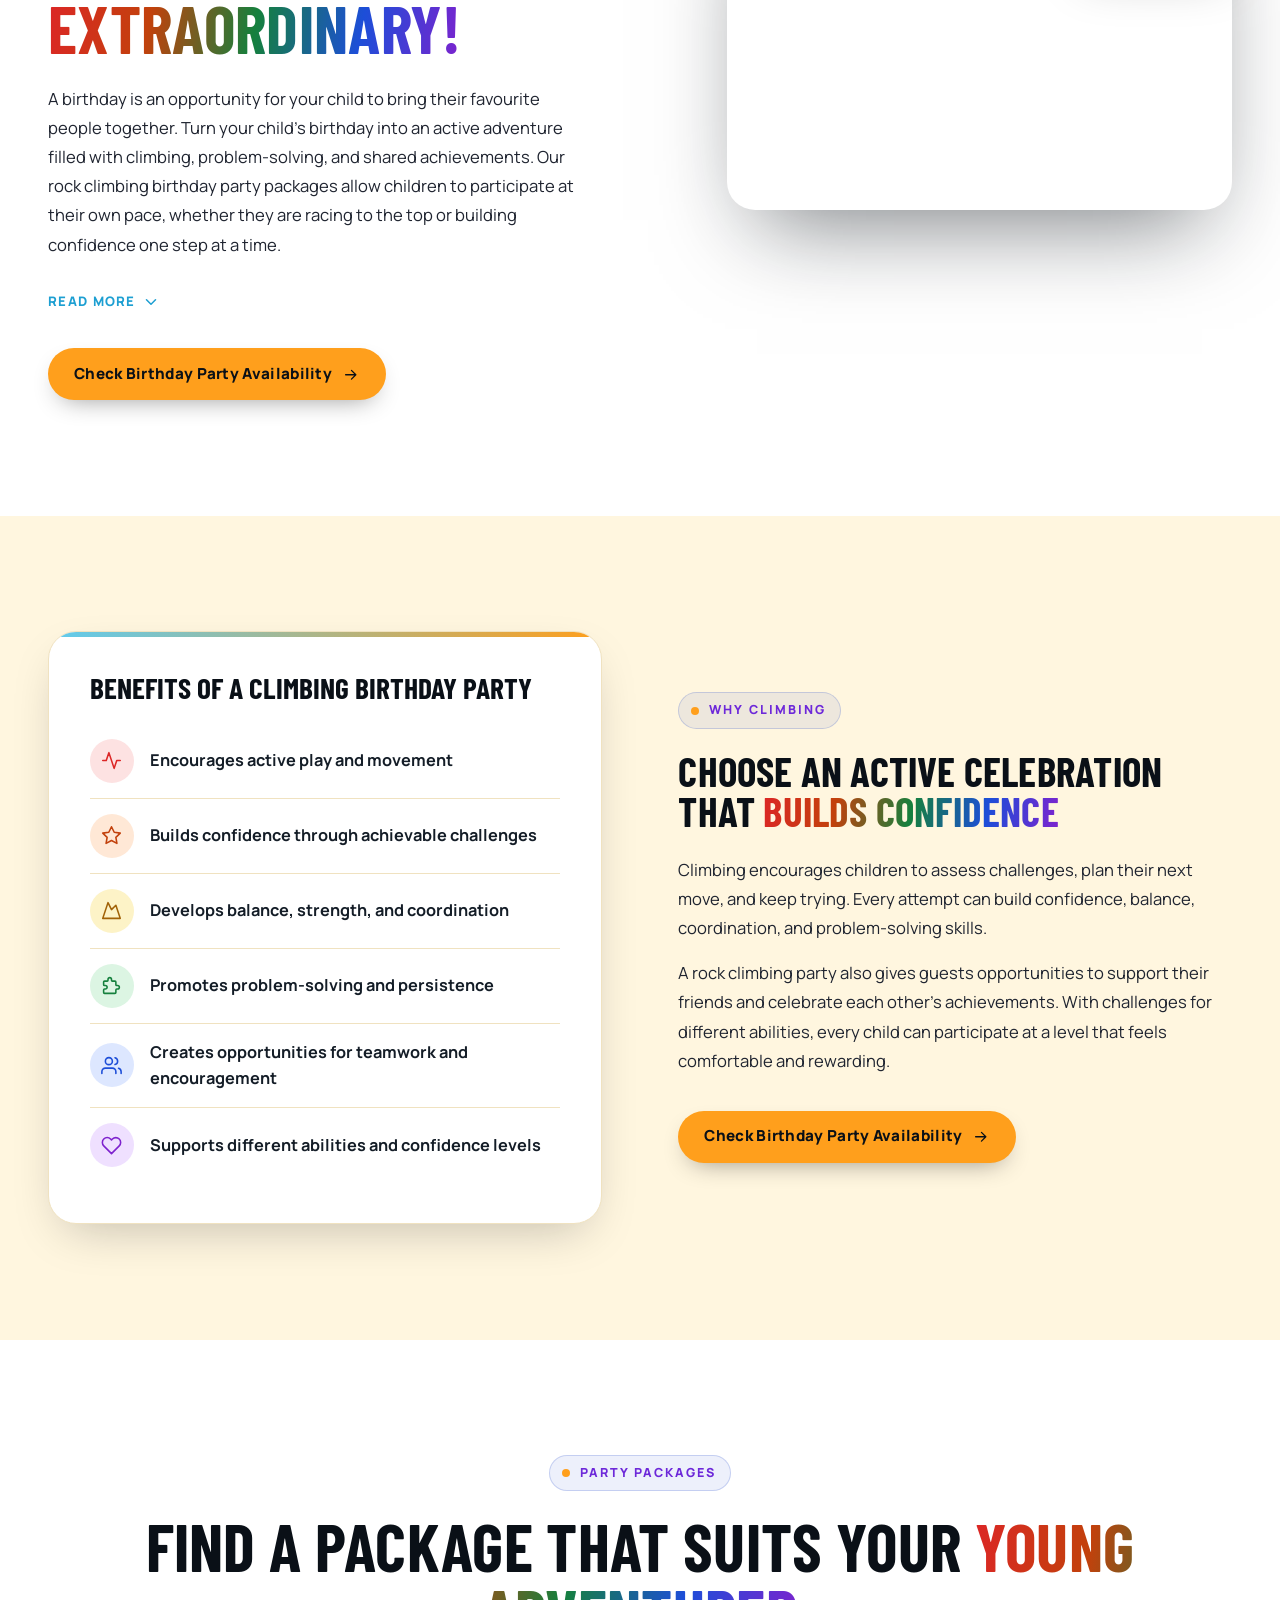
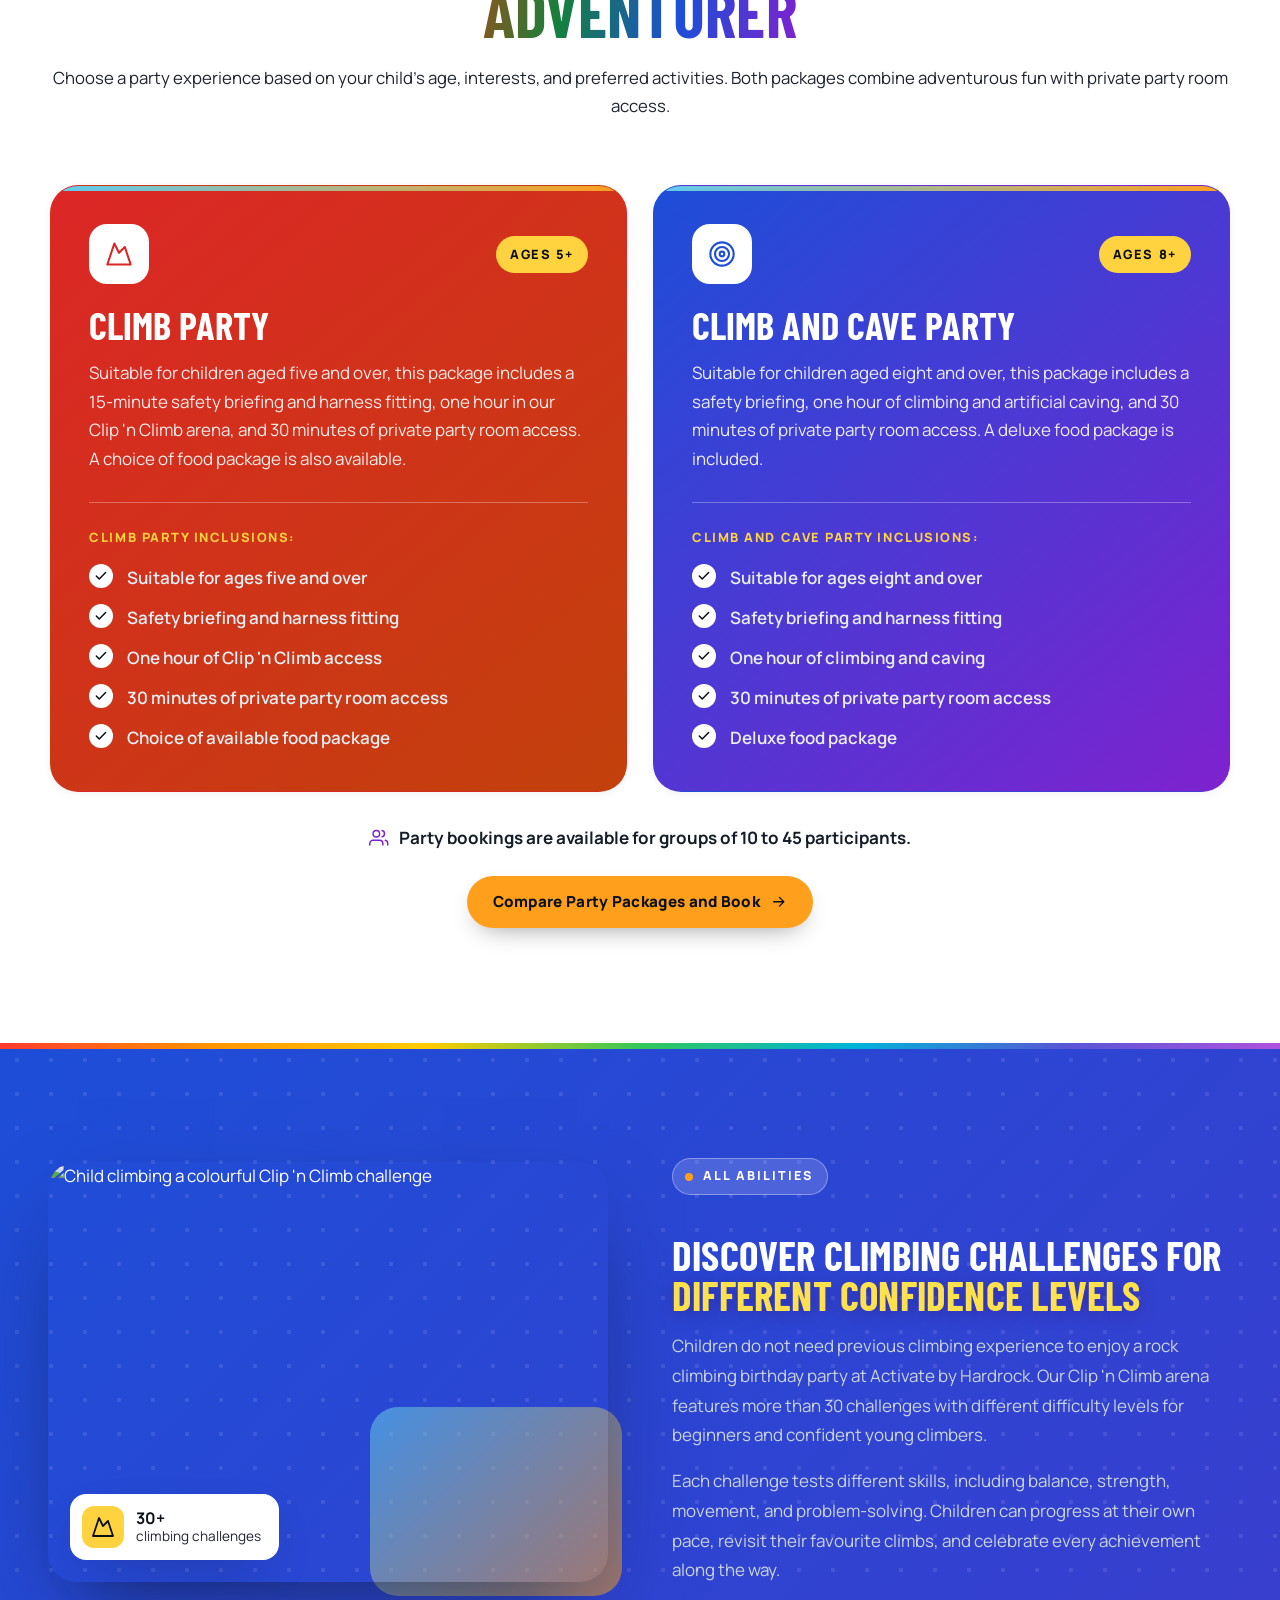
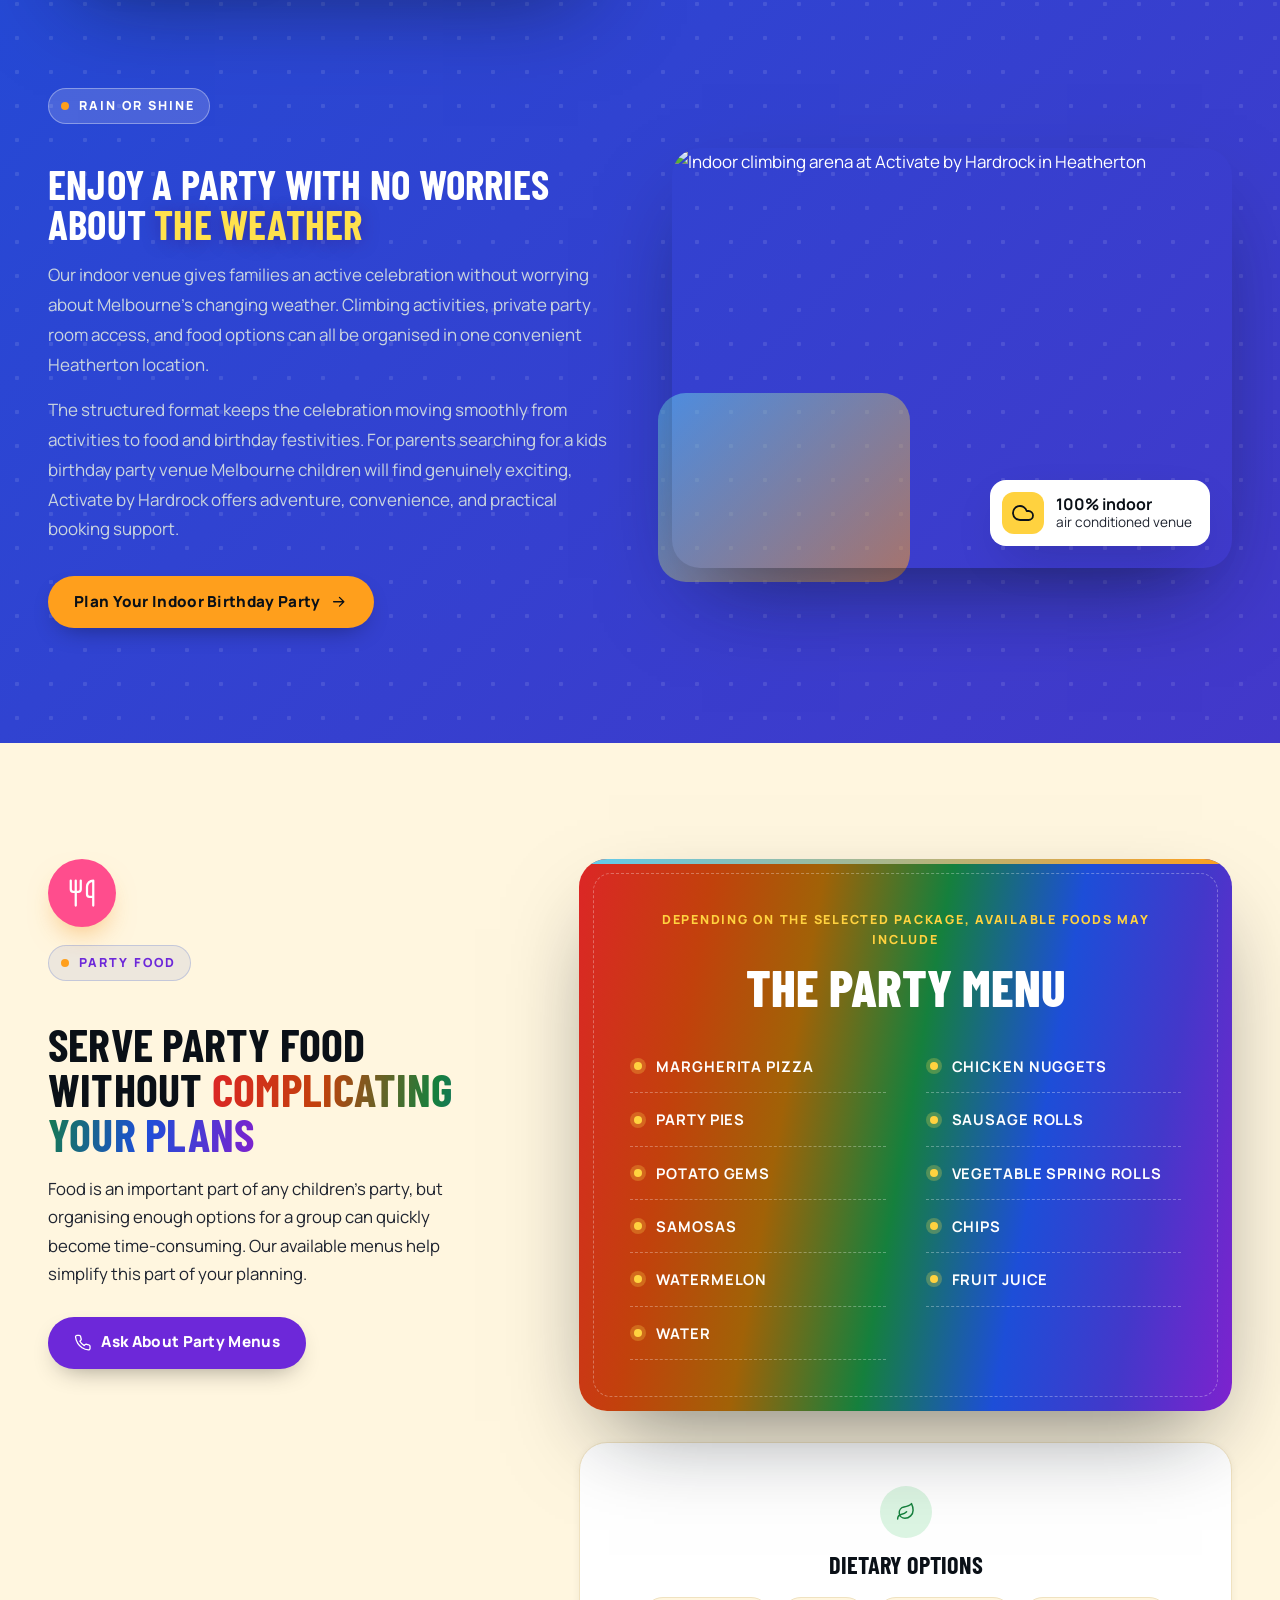
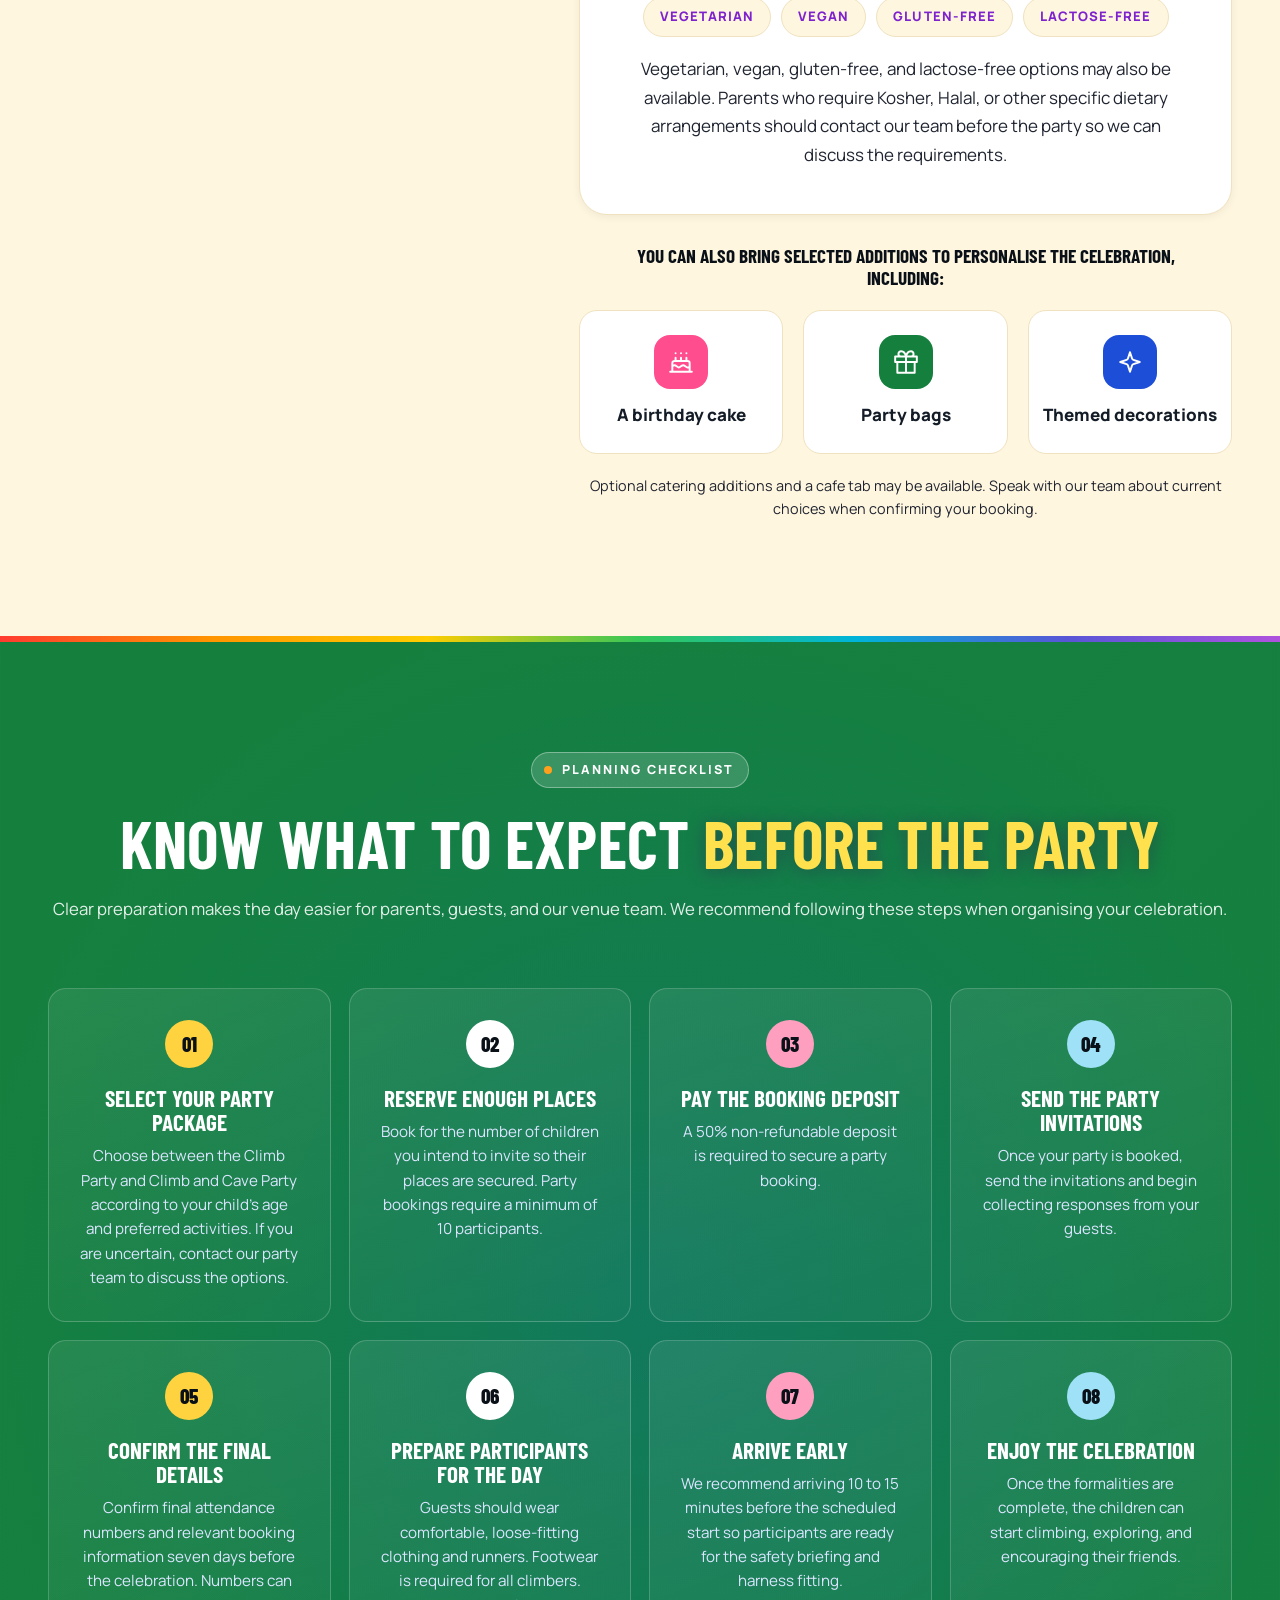
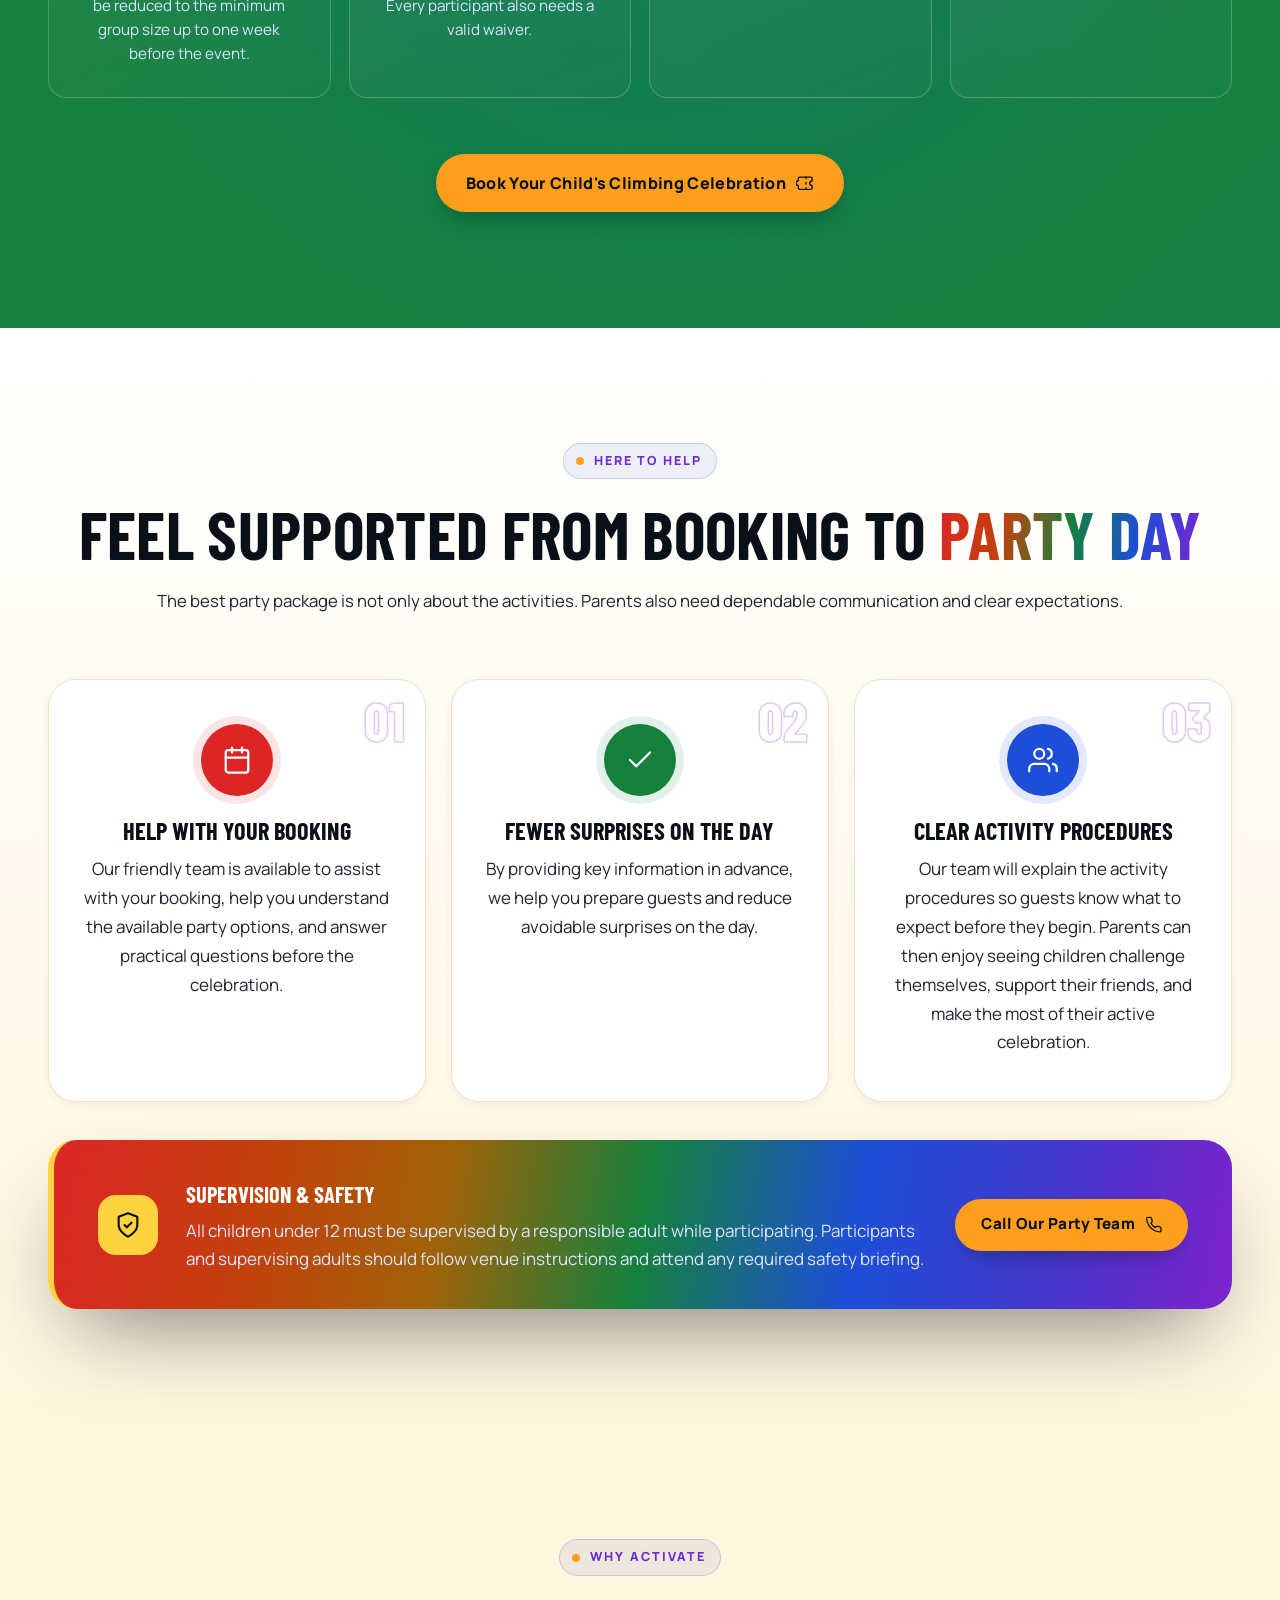
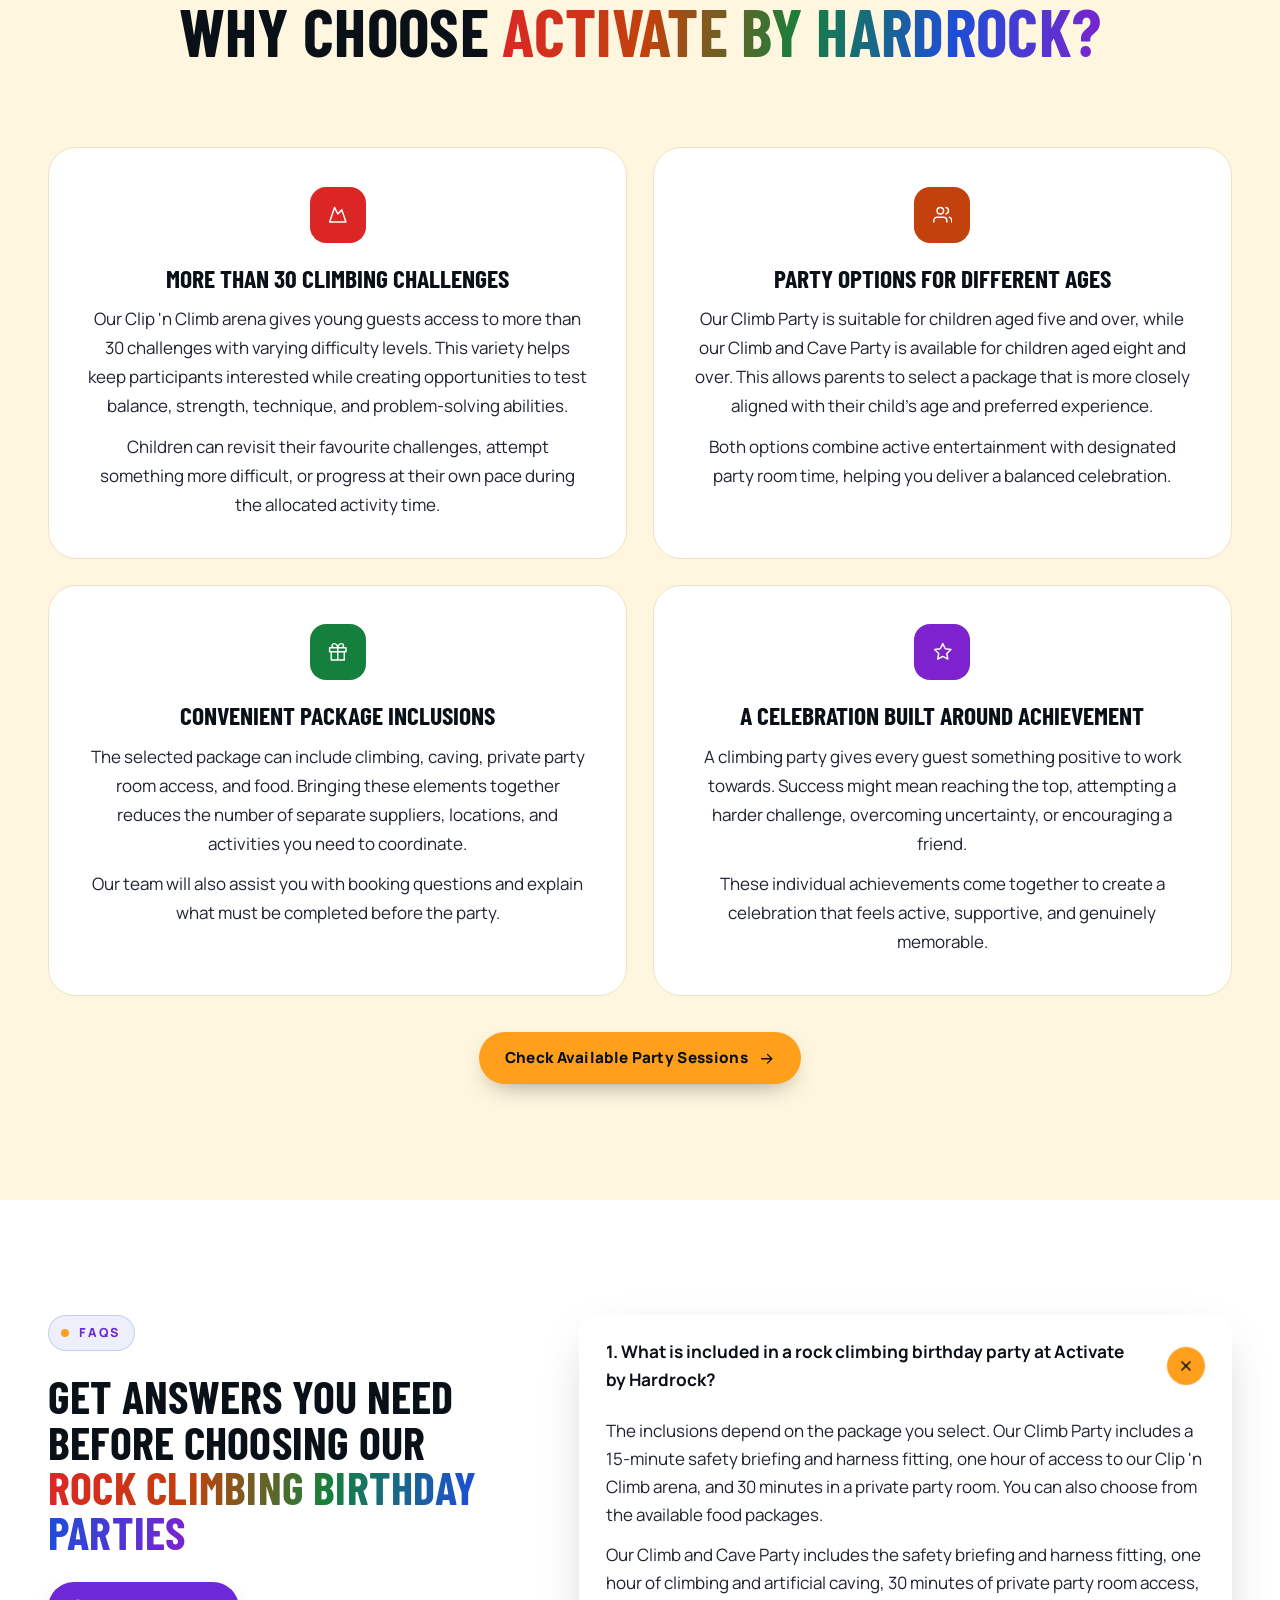
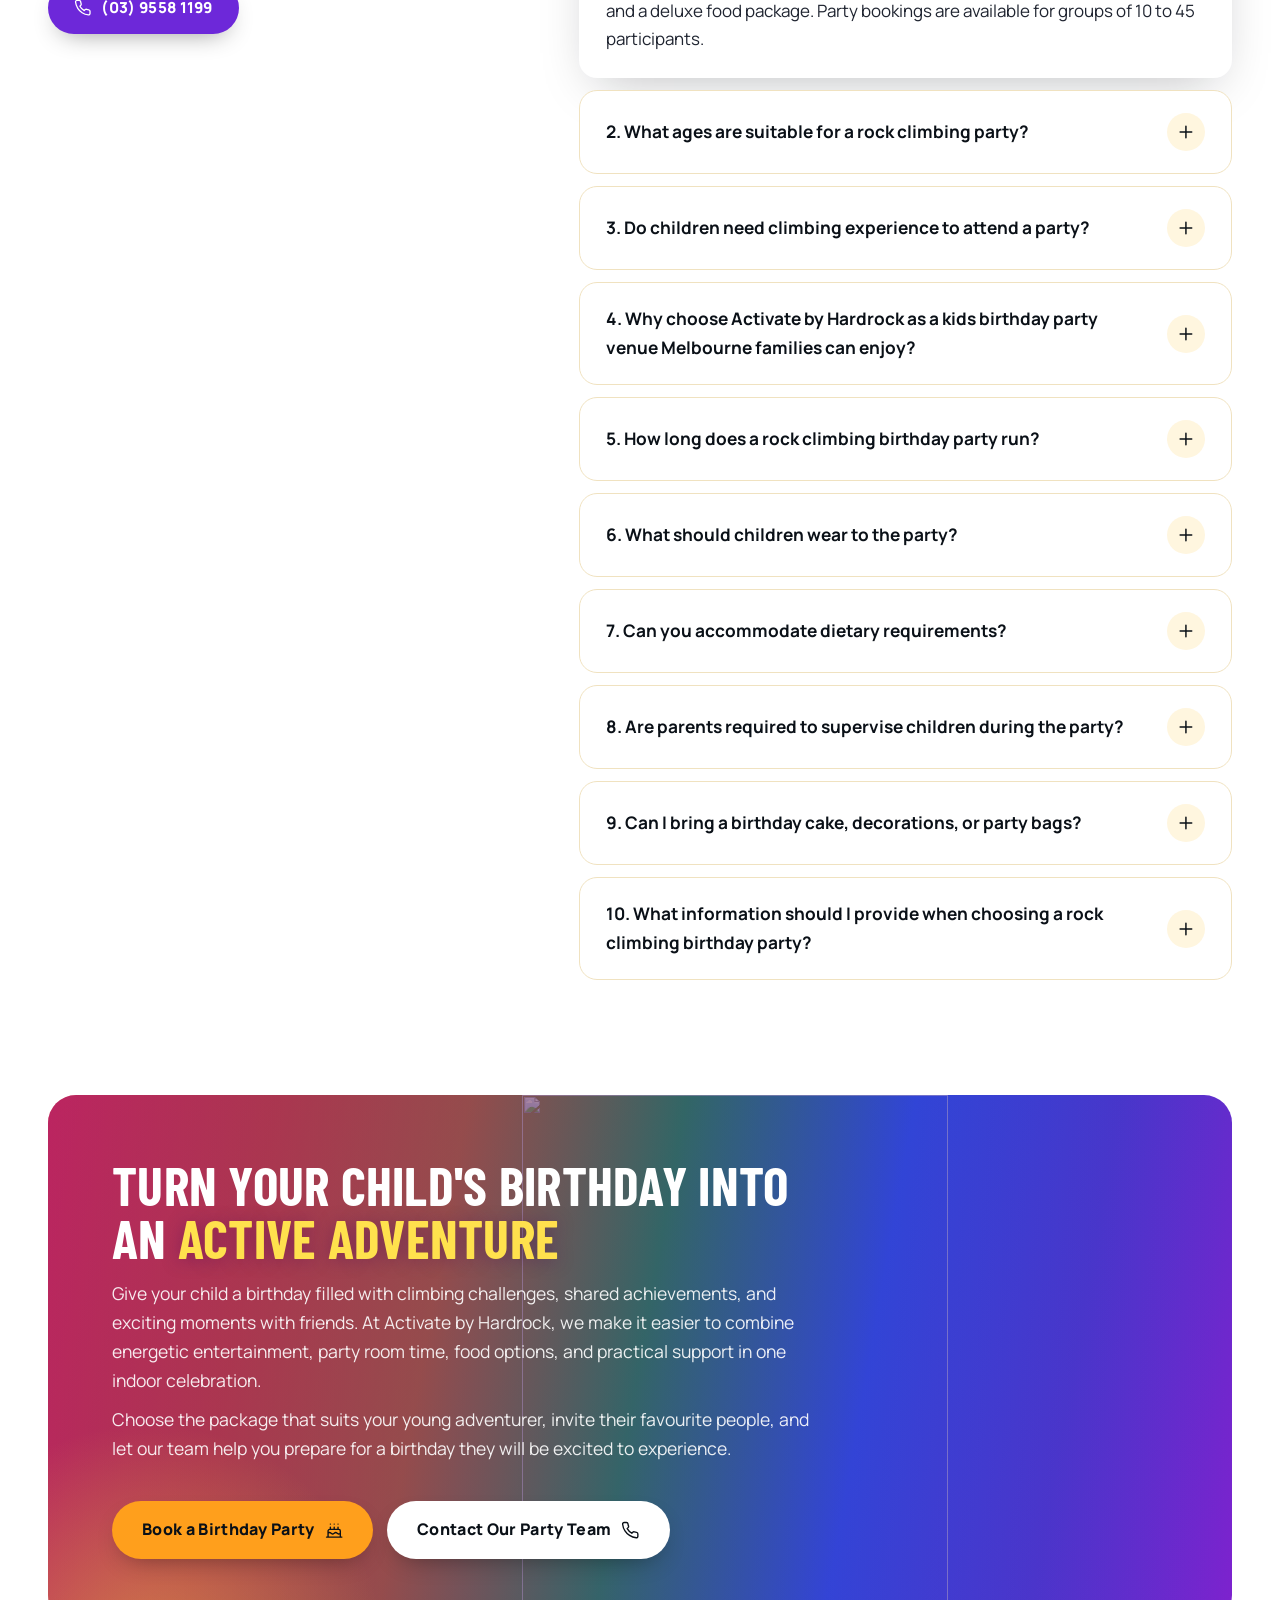
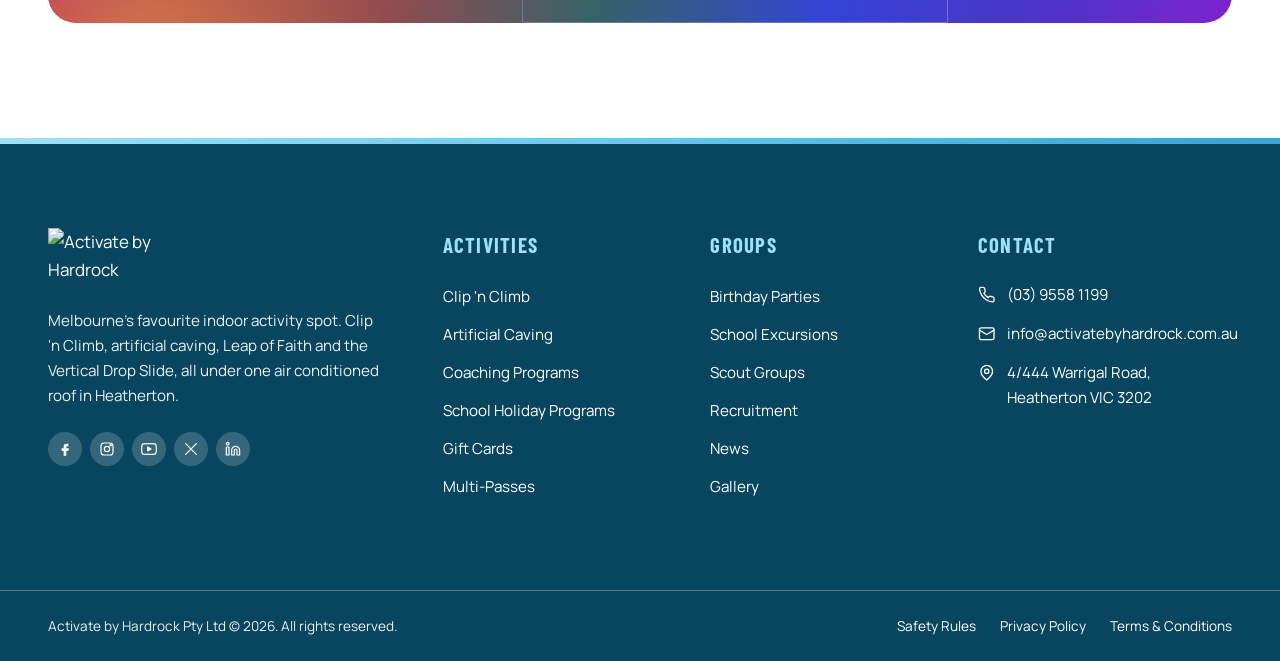
==== commit 86be7eca: "Bump stylesheet versions" ====
--- a/seo-landing-page.html
+++ b/seo-landing-page.html
@@ -17,8 +17,8 @@
 <script type="application/ld+json">{"@context": "https://schema.org", "@type": "BreadcrumbList", "itemListElement": [{"@type": "ListItem", "position": 1, "name": "Home", "item": "https://www.activatebyhardrock.com.au/"}, {"@type": "ListItem", "position": 2, "name": "Birthday Parties", "item": "https://www.activatebyhardrock.com.au/birthday-parties/"}, {"@type": "ListItem", "position": 3, "name": "Rock Climbing Birthday Party"}]}</script>
 <link rel="icon" href="https://www.activatebyhardrock.com.au/media/2020/06/cropped-favicon-1.png">
 <link rel="stylesheet" href="https://fonts.googleapis.com/css2?family=Barlow+Condensed:wght@500;600;700;800&family=Manrope:wght@400;500;600;700;800&display=swap">
-<link rel="stylesheet" href="activate-hardrock/assets/css/main.css?v=20261016-14">
-<link rel="stylesheet" href="activate-hardrock/assets/css/landing.css?v=20261016-28">
+<link rel="stylesheet" href="activate-hardrock/assets/css/main.css?v=20261016-15">
+<link rel="stylesheet" href="activate-hardrock/assets/css/landing.css?v=20261016-29">
 </head>
 <body class="page abh-landing">
 <a class="skip-link" href="#main">Skip to content</a>
--- a/activate-hardrock/assets/css/main.css
+++ b/activate-hardrock/assets/css/main.css
@@ -1106,3 +1106,25 @@
 
 /* Body text on light backgrounds: near-black for readability */
 :root { --muted: #1f2430; }
+
+/* =========================================================================
+   LOGO COLOURS for header, footer and banner overlays
+   (logo: white wordmark, sky #5fcbef / ice #9fe1f7 / teal-blue gem)
+   ========================================================================= */
+:root { --ocean: #0d6690; --ocean-deep: #08465f; --ocean-ink: #062f42; --logo-stripe: linear-gradient(90deg, #9fe1f7, #5fcbef 50%, #2fa6d4); }
+.site-header, .site-header.is-scrolled { background: var(--ocean); }
+.site-header::after { background: var(--logo-stripe); height: 4px; }
+.site-footer { background: var(--ocean-deep); }
+.site-footer::before { background: var(--logo-stripe); }
+.footer-col h3 { color: #9fe1f7; }
+.site-footer .socials a:hover { color: var(--ocean); }
+.mobile-menu__panel { background: var(--ocean-deep); }
+
+/* Homepage video banner: ocean-blue wash in place of the rainbow */
+.hero { background: var(--ocean-deep); }
+.hero::before {
+	background:
+		linear-gradient(90deg, rgba(6, 47, 66, 0.9) 0%, rgba(8, 70, 95, 0.78) 40%, rgba(13, 102, 144, 0.45) 75%, rgba(47, 166, 212, 0.25) 100%),
+		linear-gradient(0deg, rgba(6, 47, 66, 0.8) 0%, rgba(6, 47, 66, 0) 38%);
+}
+.hero__glow { background: radial-gradient(circle, rgba(95, 203, 239, 0.25), rgba(95, 203, 239, 0) 65%); }
--- a/activate-hardrock/assets/css/landing.css
+++ b/activate-hardrock/assets/css/landing.css
@@ -419,3 +419,29 @@
 			linear-gradient(180deg, rgba(18, 10, 46, 0.86) 0%, rgba(30, 14, 70, 0.88) 100%);
 	}
 }
+
+/* Landing banner: dark logo-blue overlay with sky/ice glows (replaces purple + multicolour confetti) */
+.lp-hero { background: var(--ocean-ink); }
+.lp-hero::before {
+	background:
+		radial-gradient(circle at 92% 18%, rgba(95, 203, 239, 0.35) 0, rgba(95, 203, 239, 0) 28%),
+		radial-gradient(circle at 70% 95%, rgba(159, 225, 247, 0.25) 0, rgba(159, 225, 247, 0) 30%),
+		linear-gradient(90deg, rgba(6, 47, 66, 0.93) 0%, rgba(6, 47, 66, 0.85) 45%, rgba(8, 70, 95, 0.62) 75%, rgba(8, 70, 95, 0.55) 100%),
+		linear-gradient(0deg, rgba(6, 47, 66, 0.85) 0%, rgba(6, 47, 66, 0) 40%);
+}
+.lp-hero::after {
+	background:
+		radial-gradient(circle, rgba(255, 255, 255, 0.75) 2.5px, transparent 3px) 0 0 / 120px 120px,
+		radial-gradient(circle, rgba(95, 203, 239, 0.9) 2.5px, transparent 3px) 40px 70px / 140px 140px,
+		radial-gradient(circle, rgba(159, 225, 247, 0.85) 2.5px, transparent 3px) 90px 20px / 160px 160px;
+}
+.lp-hero .hero__glow { background: radial-gradient(circle, rgba(95, 203, 239, 0.22), rgba(95, 203, 239, 0) 65%); }
+.lp-hero .lp-why::before { background: var(--logo-stripe); }
+.lp-hero .eyebrow--light { border-color: rgba(159, 225, 247, 0.5); }
+@media (max-width: 1023px) {
+	.lp-hero::before {
+		background:
+			radial-gradient(circle at 100% 0%, rgba(95, 203, 239, 0.35) 0, rgba(95, 203, 239, 0) 35%),
+			linear-gradient(180deg, rgba(6, 47, 66, 0.88) 0%, rgba(8, 60, 82, 0.9) 100%);
+	}
+}
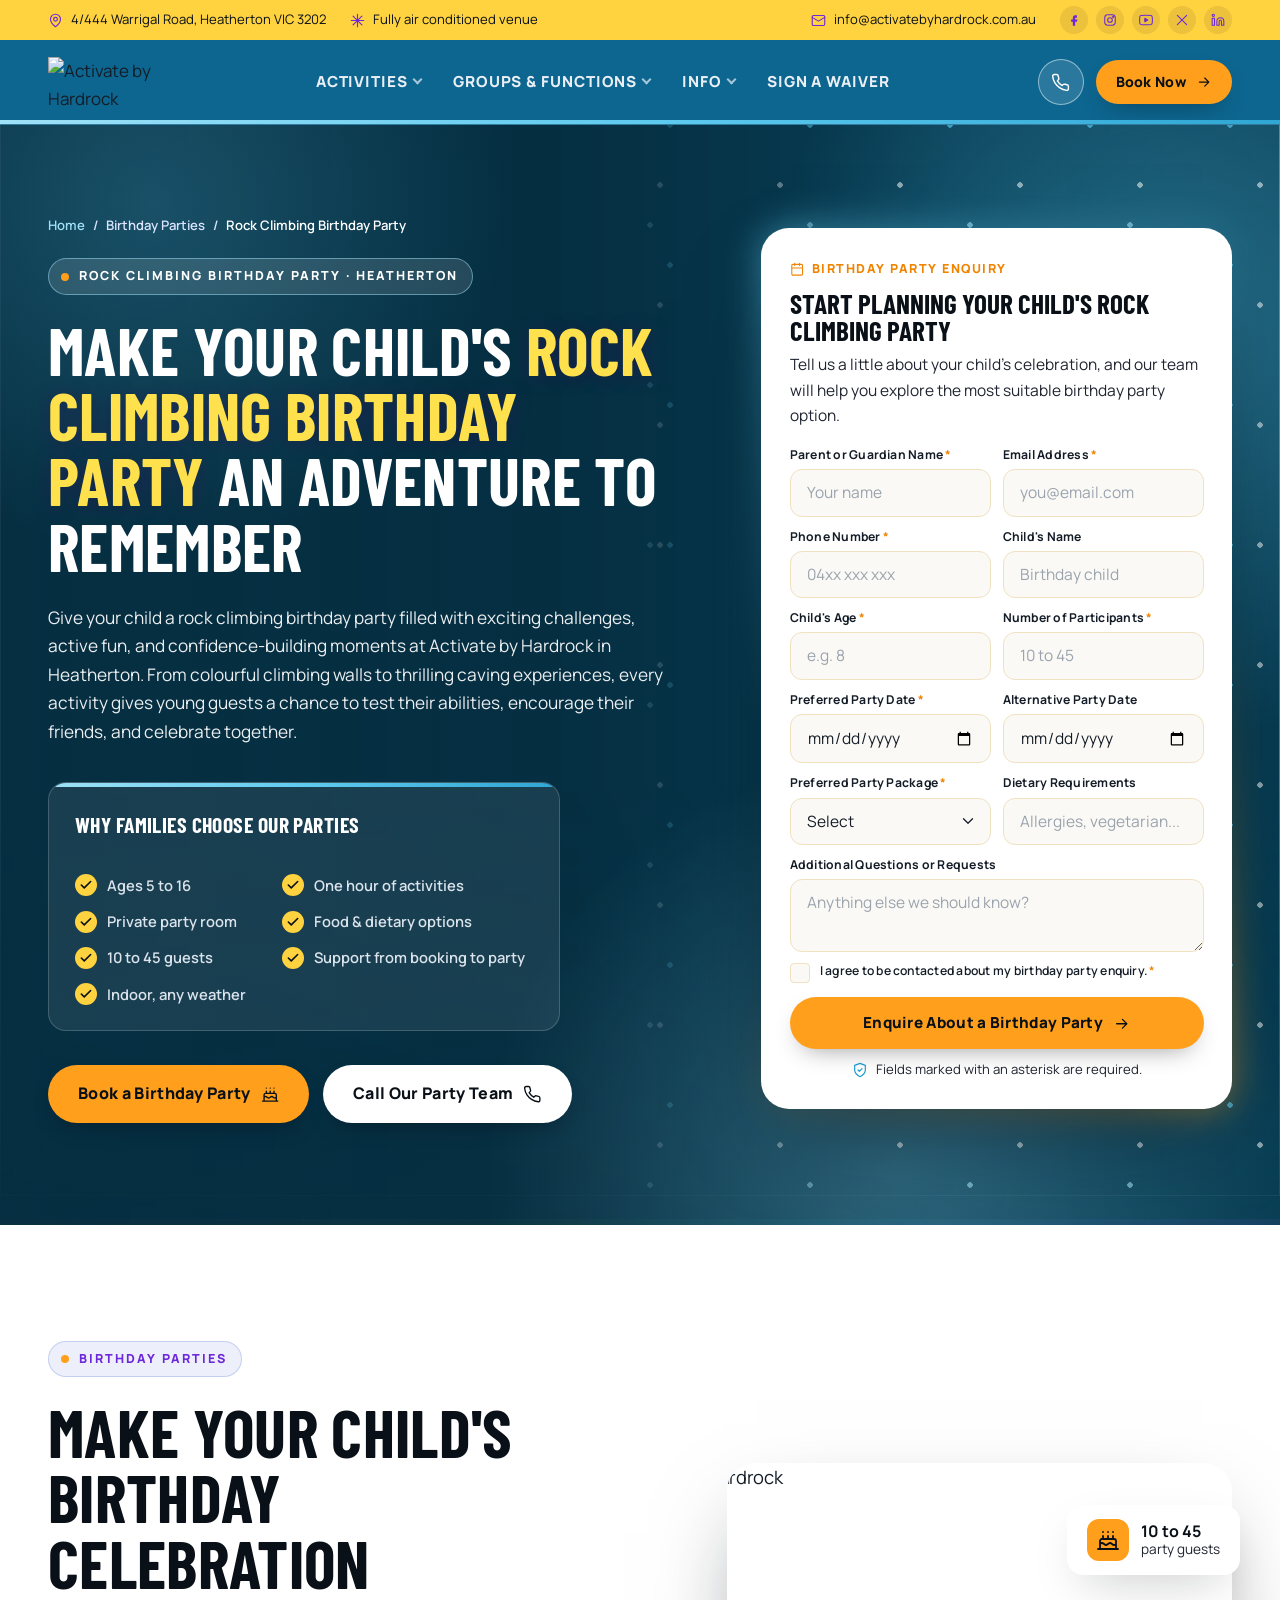
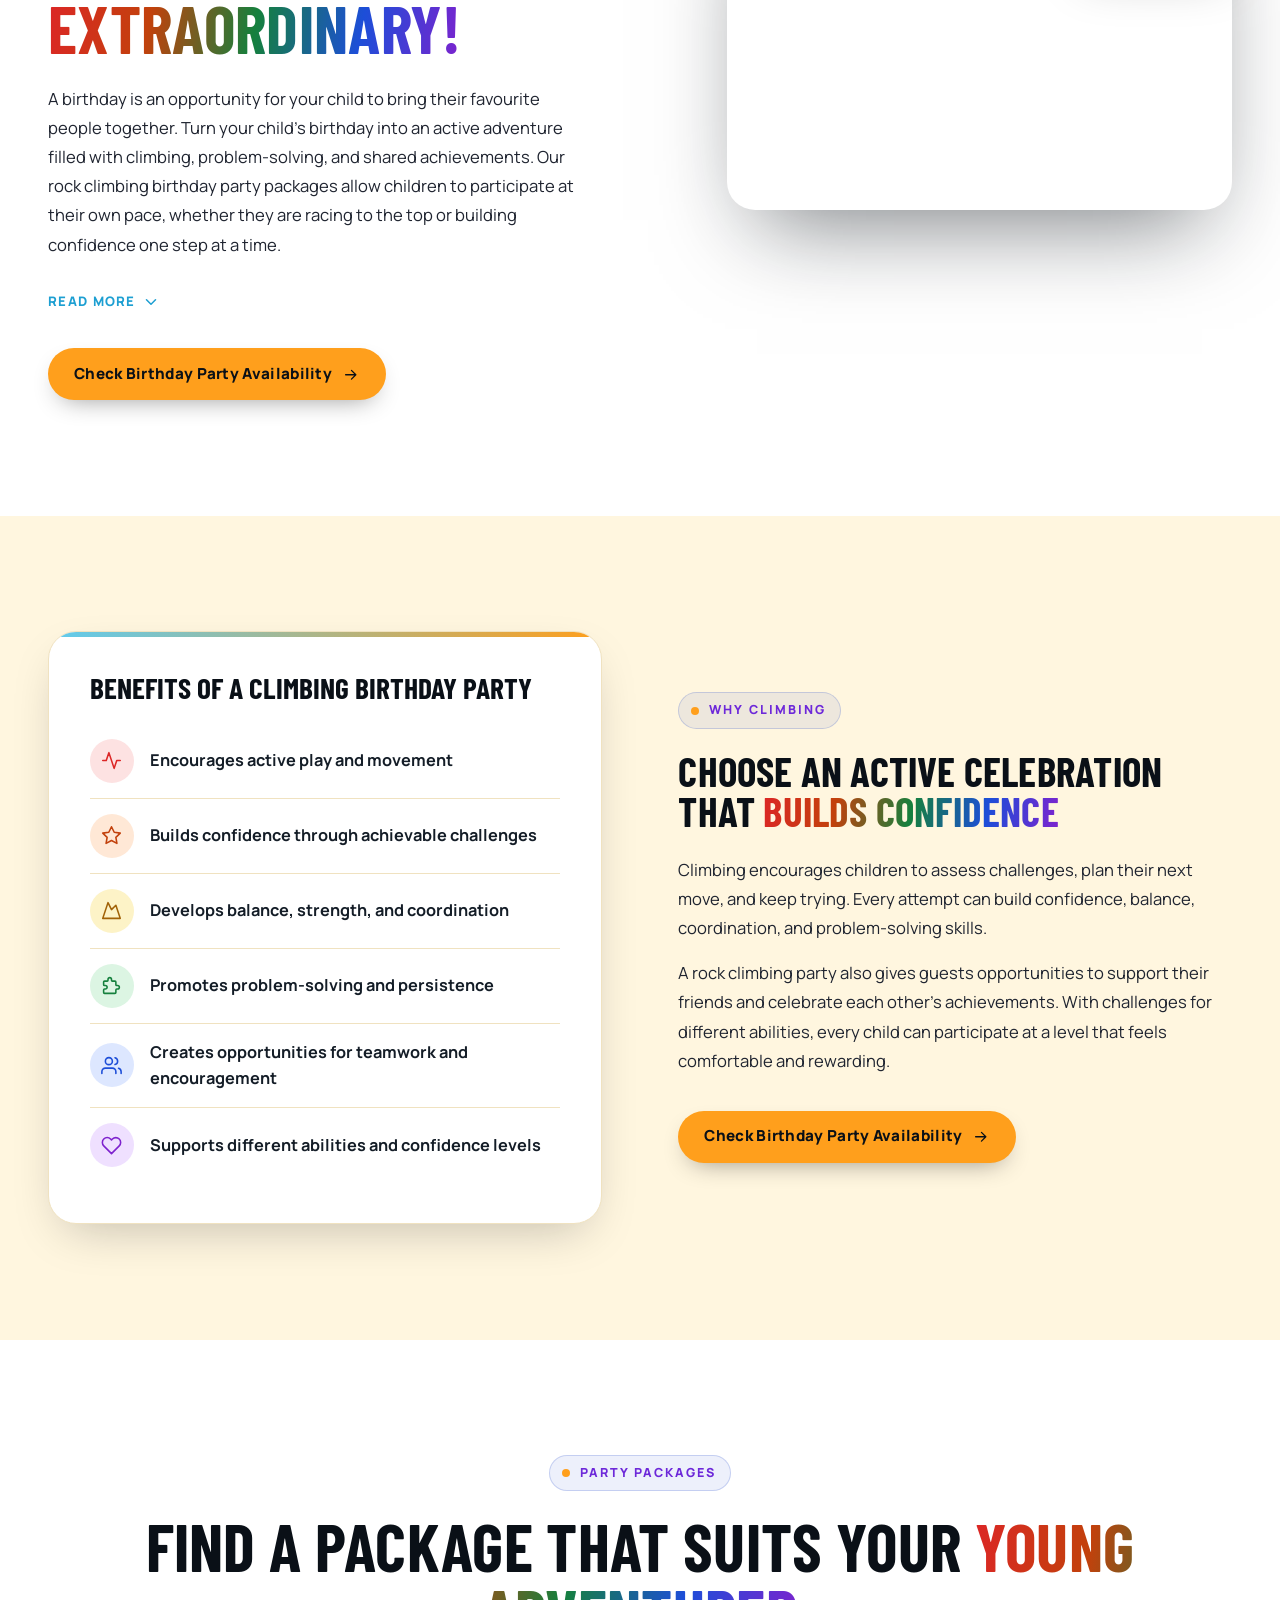
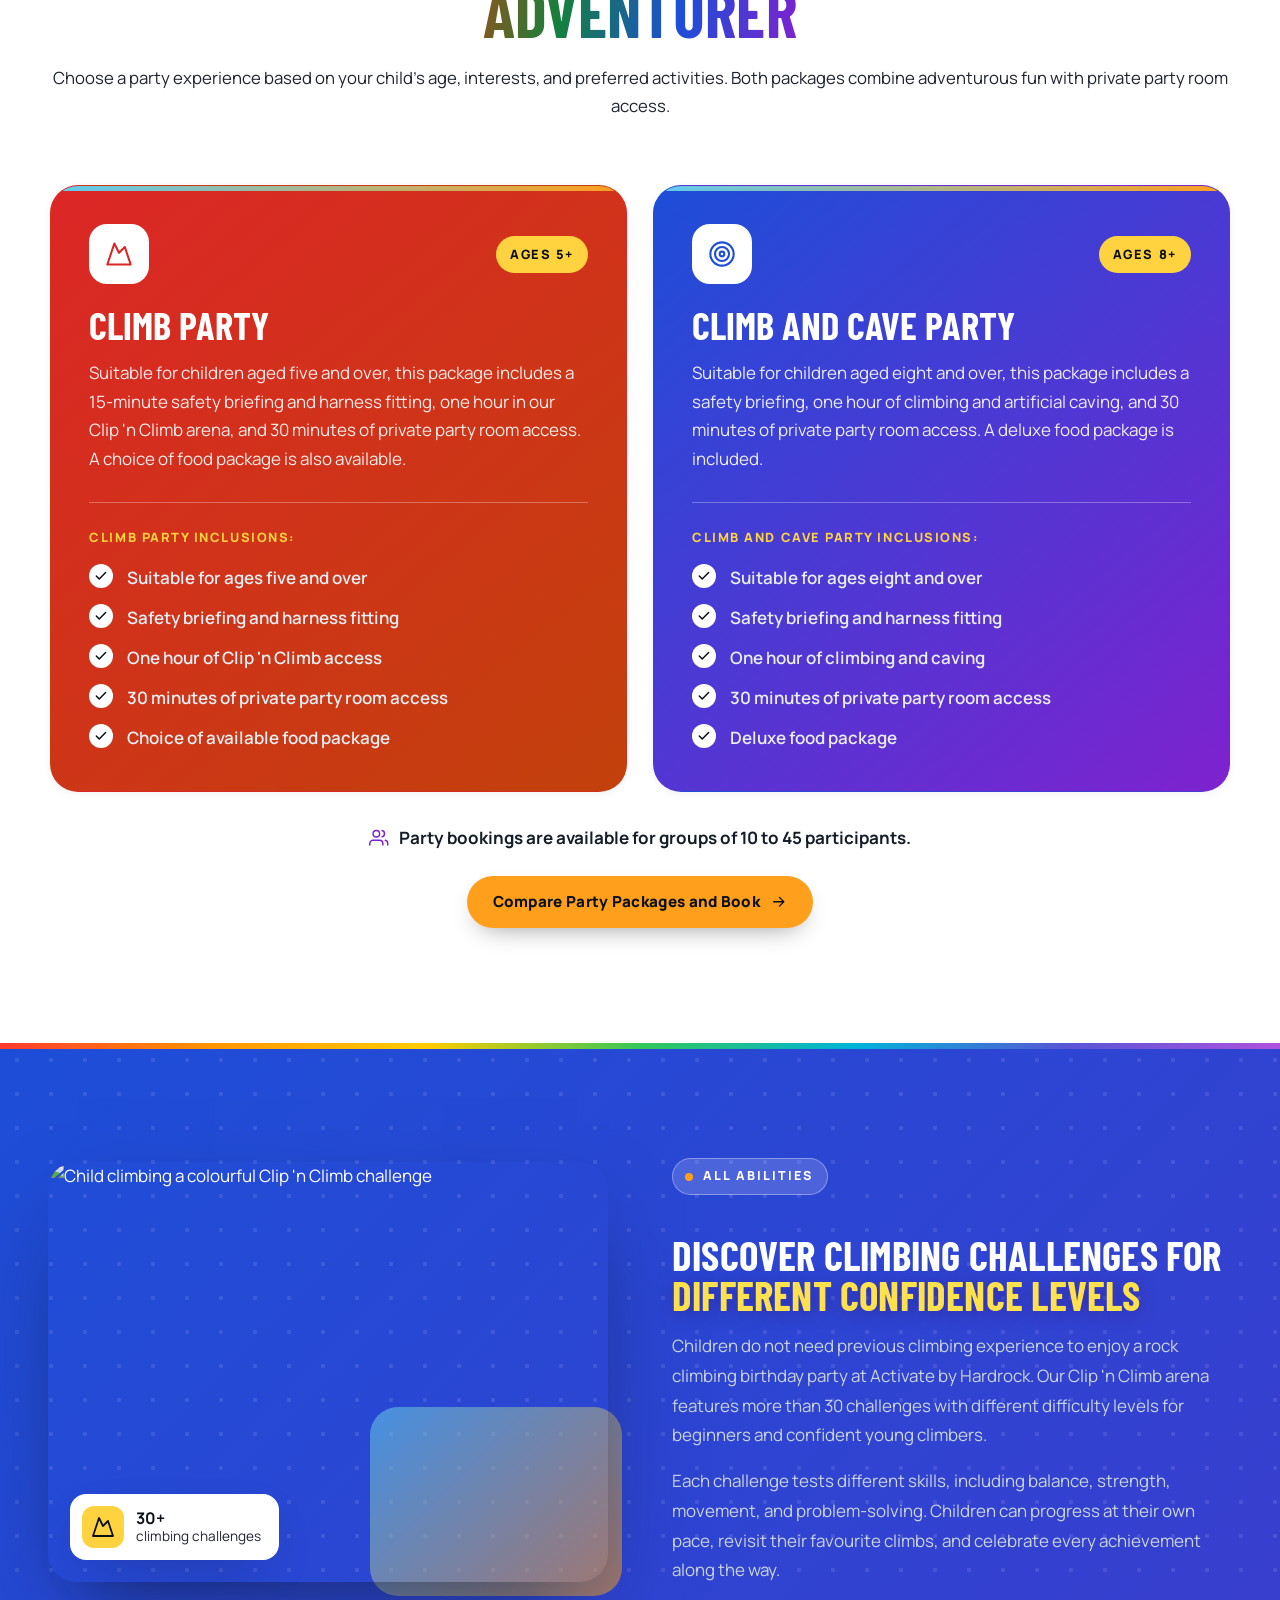
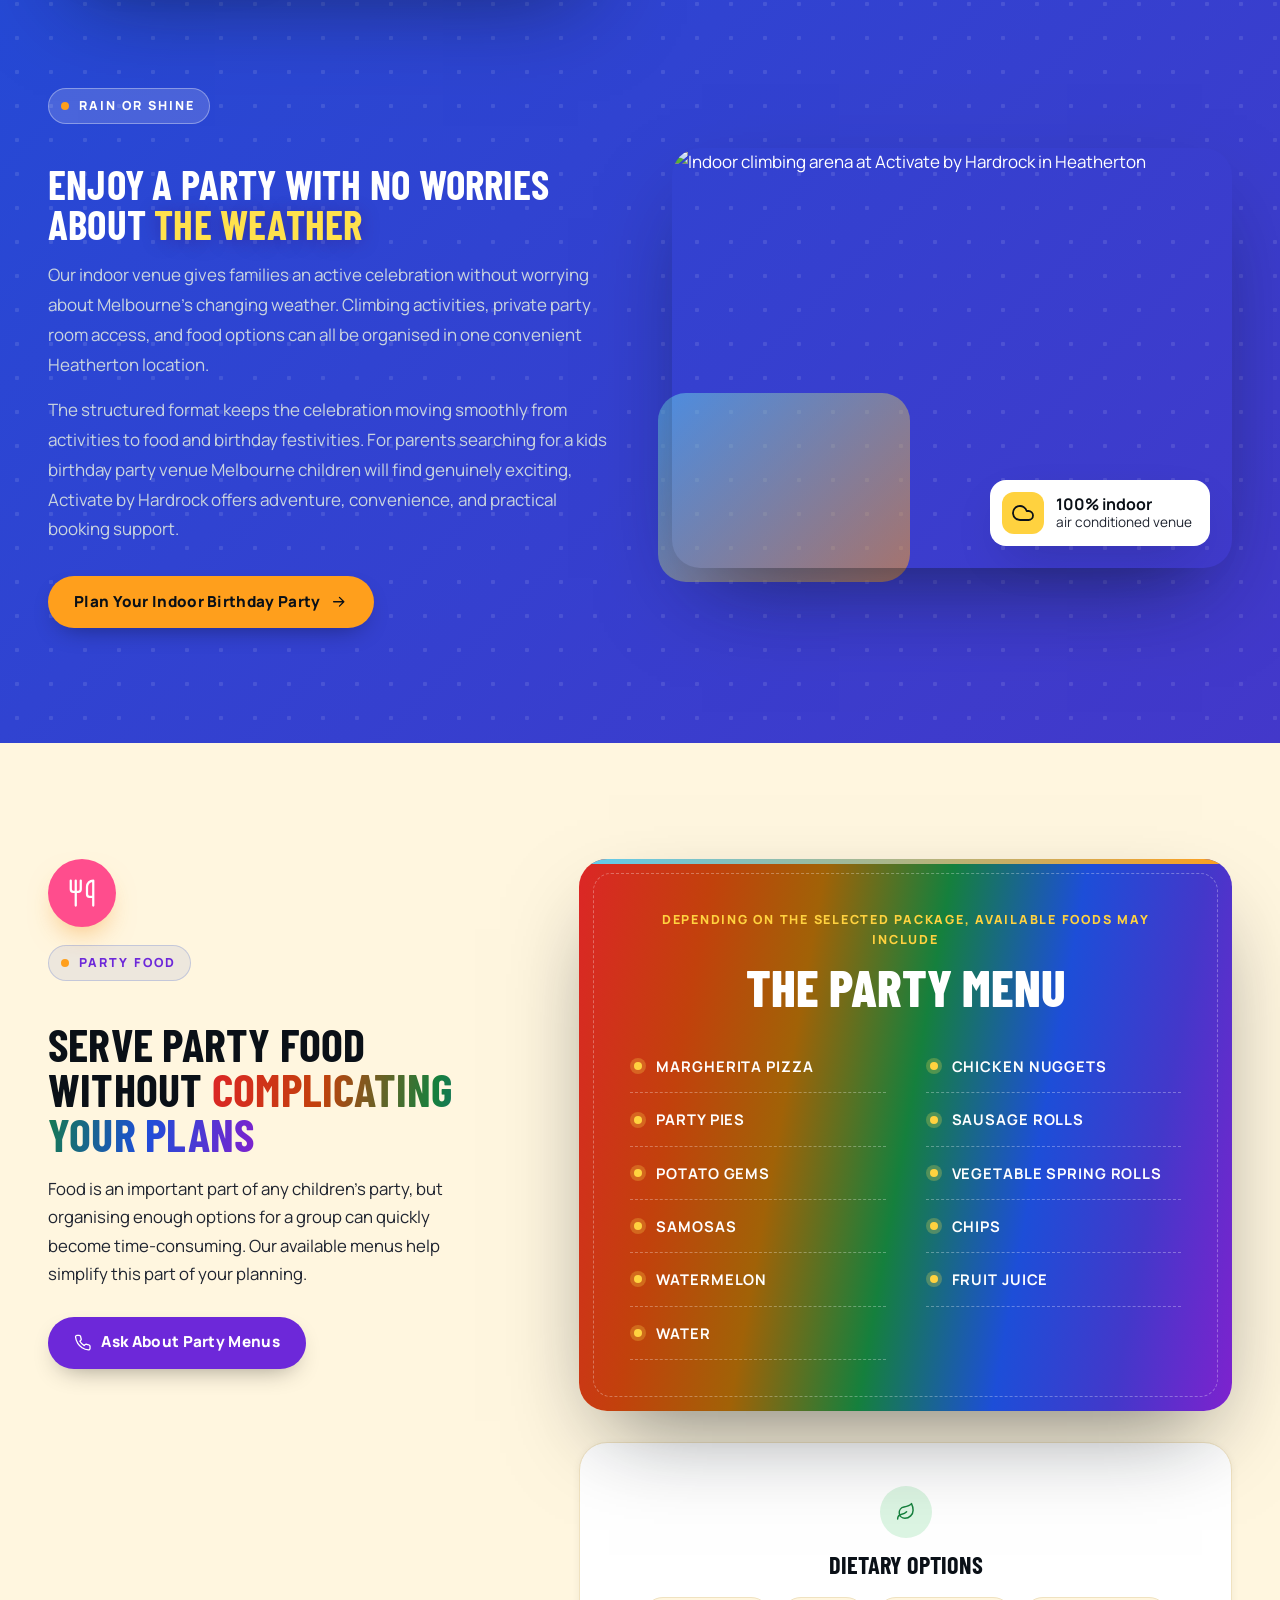
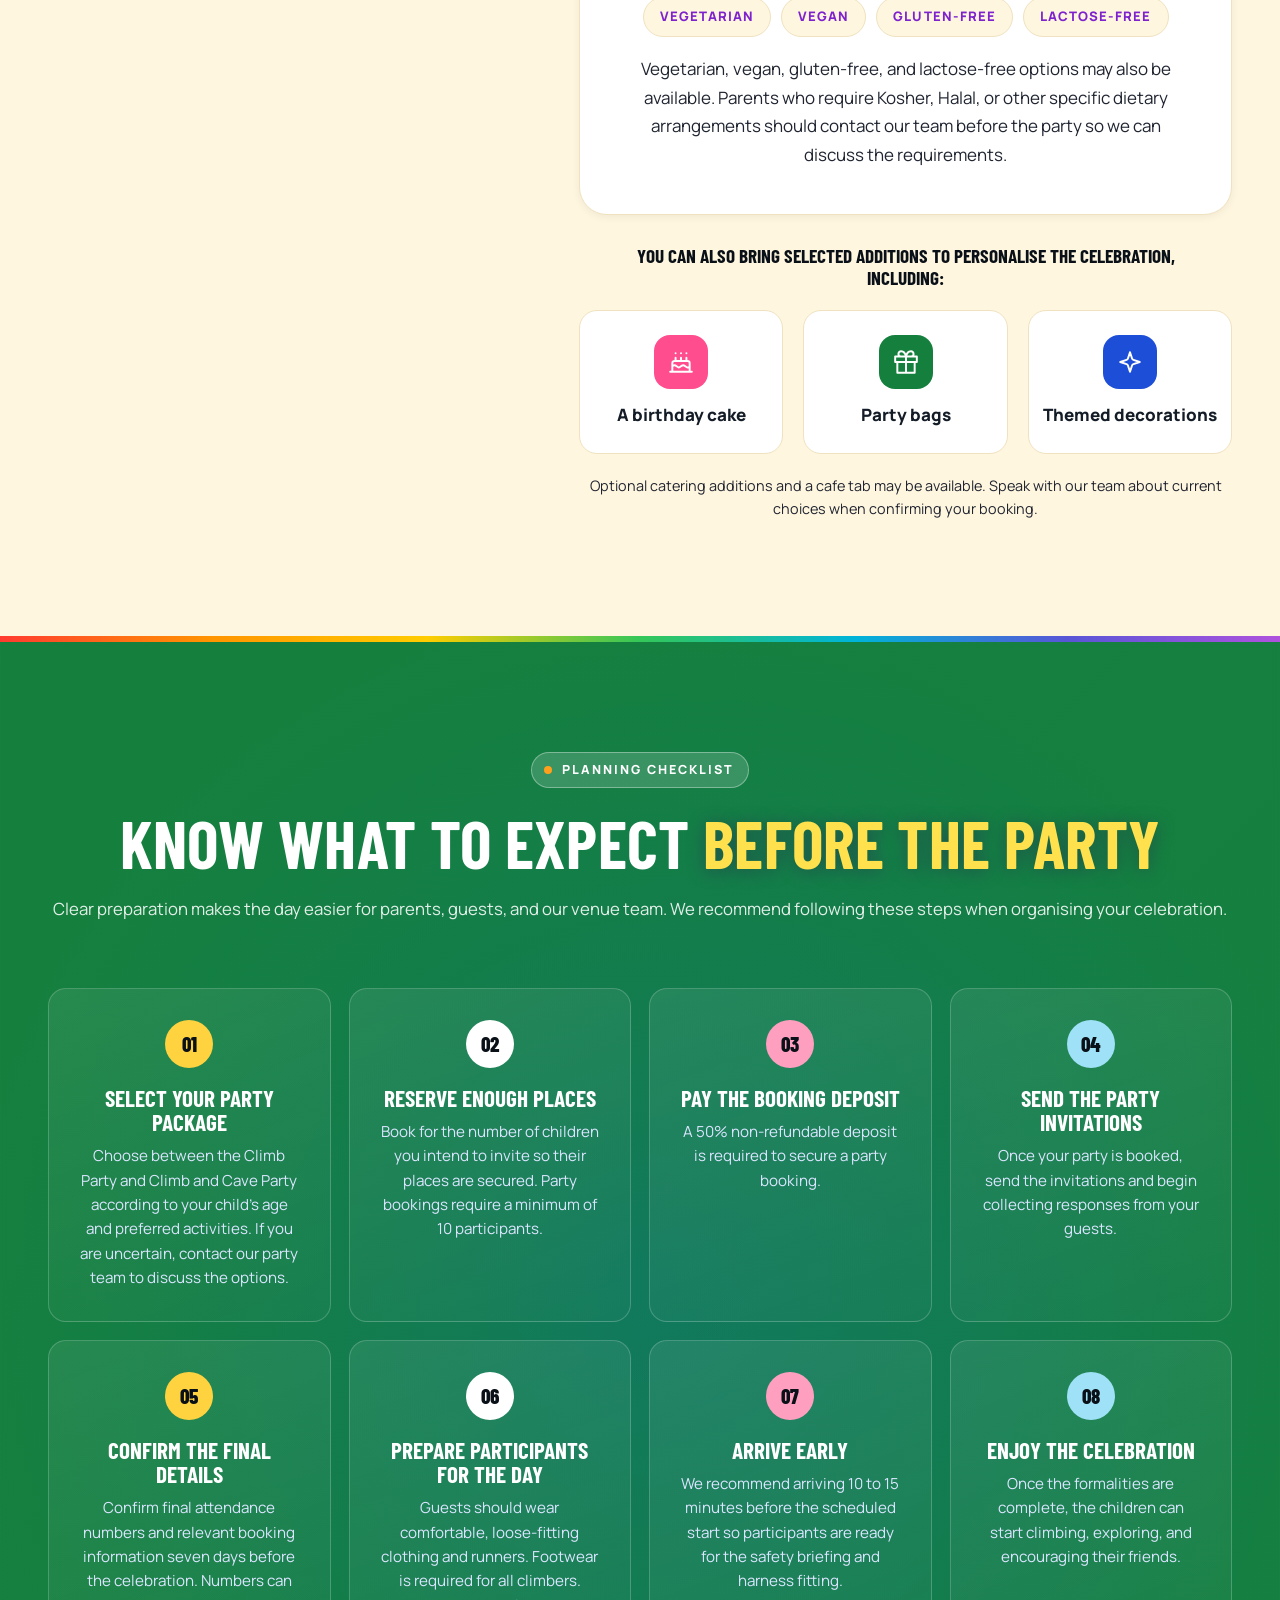
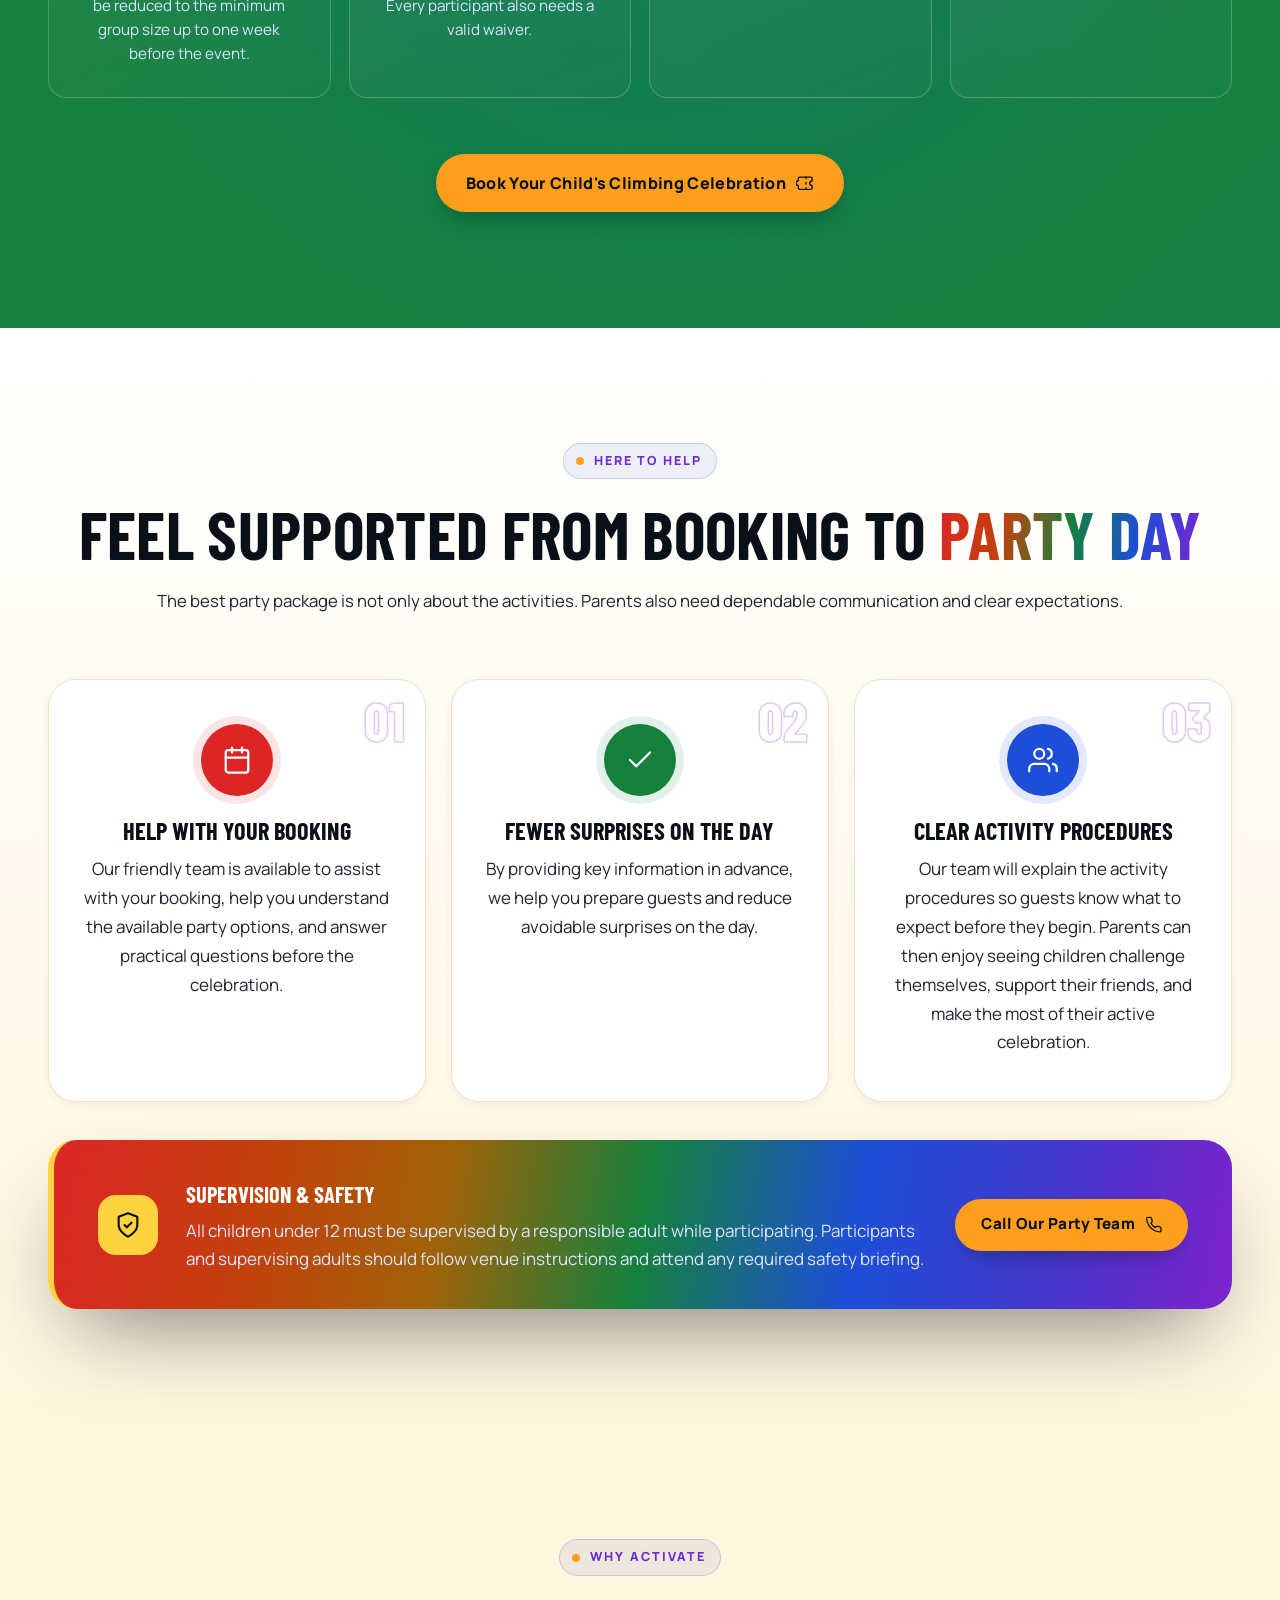
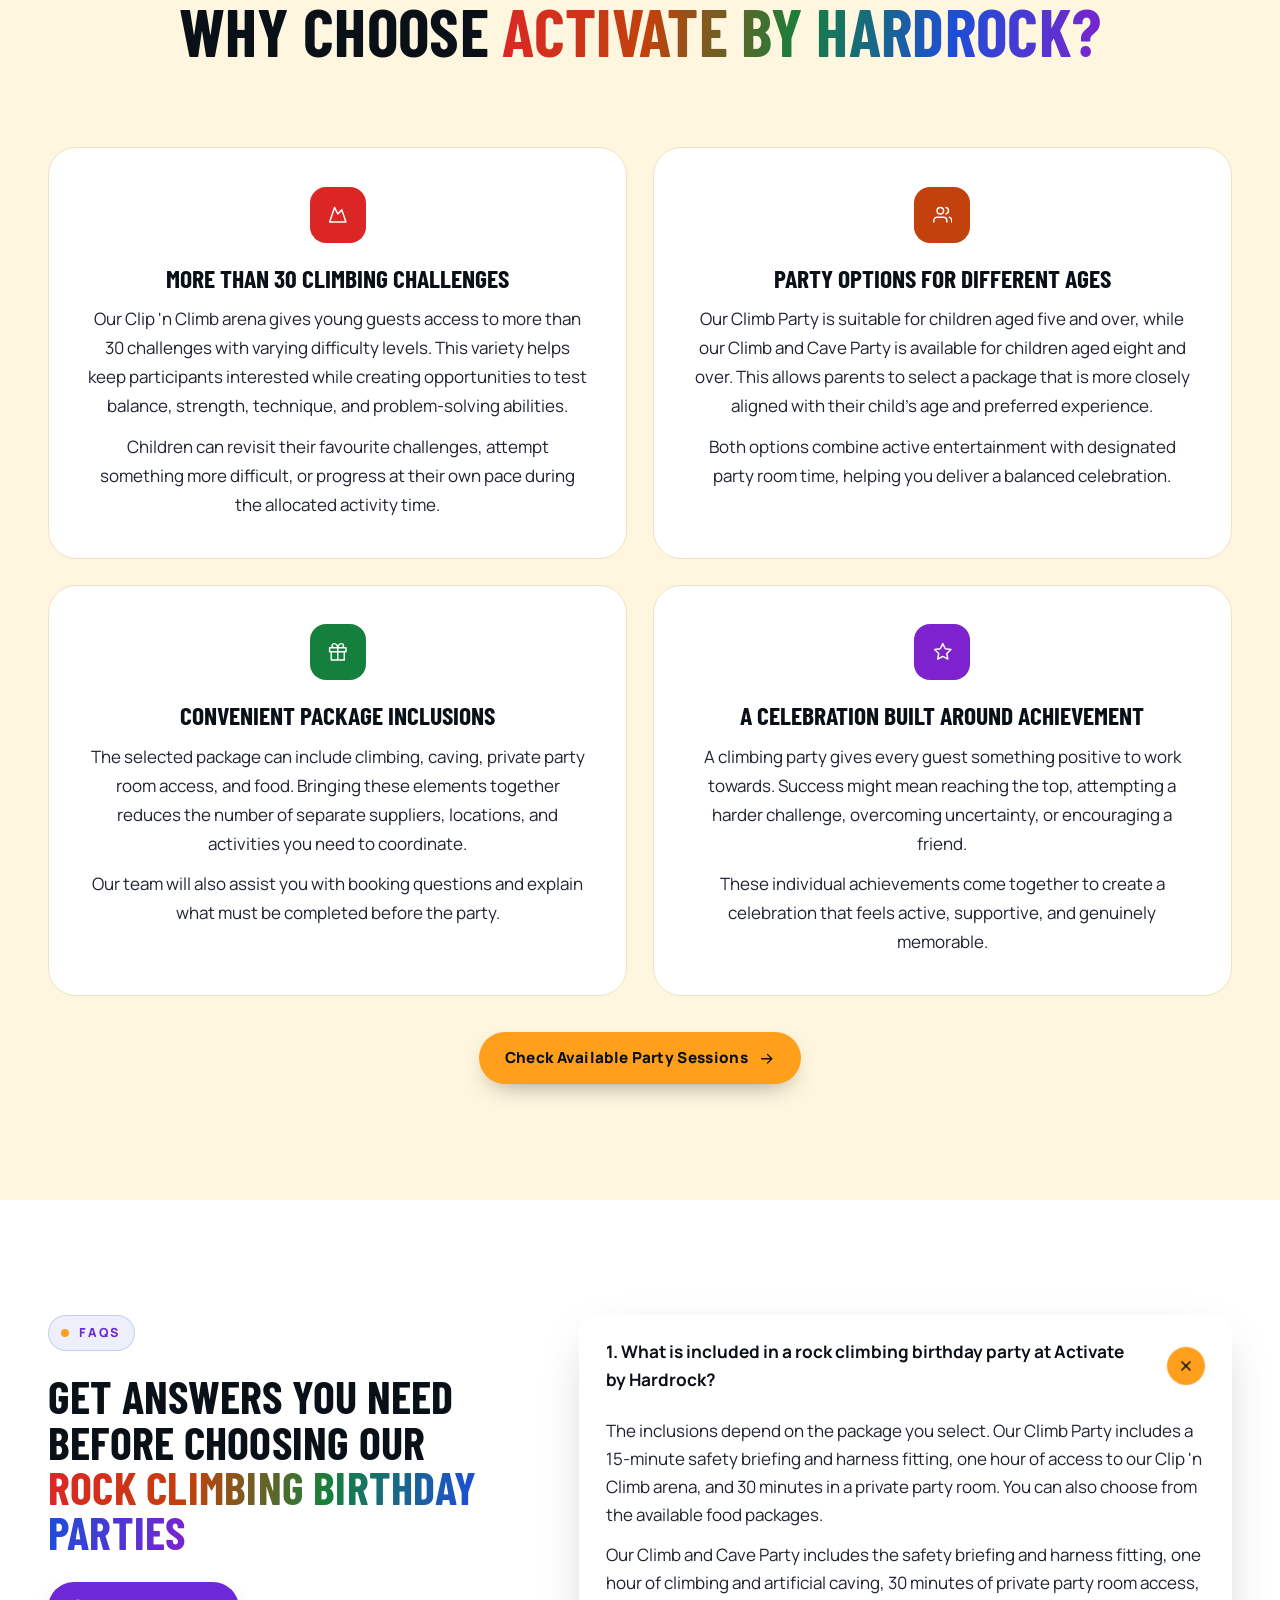
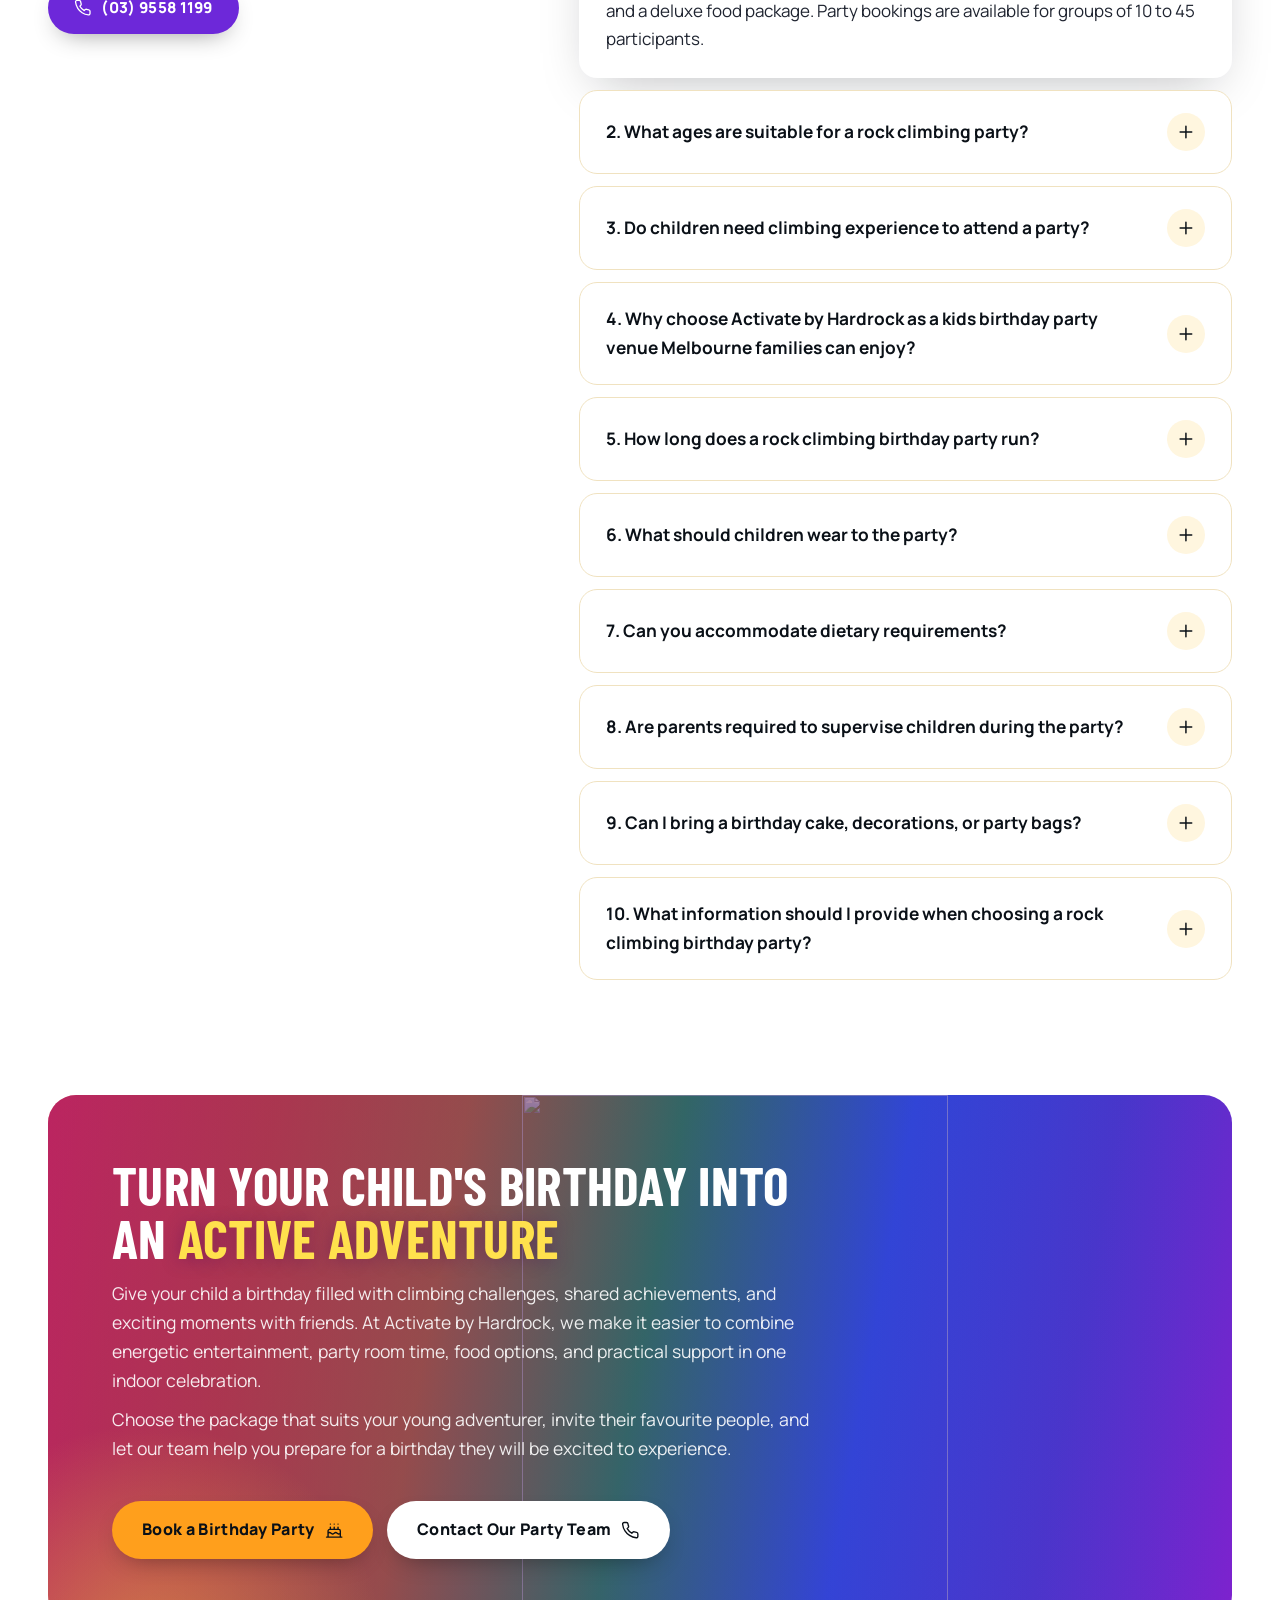
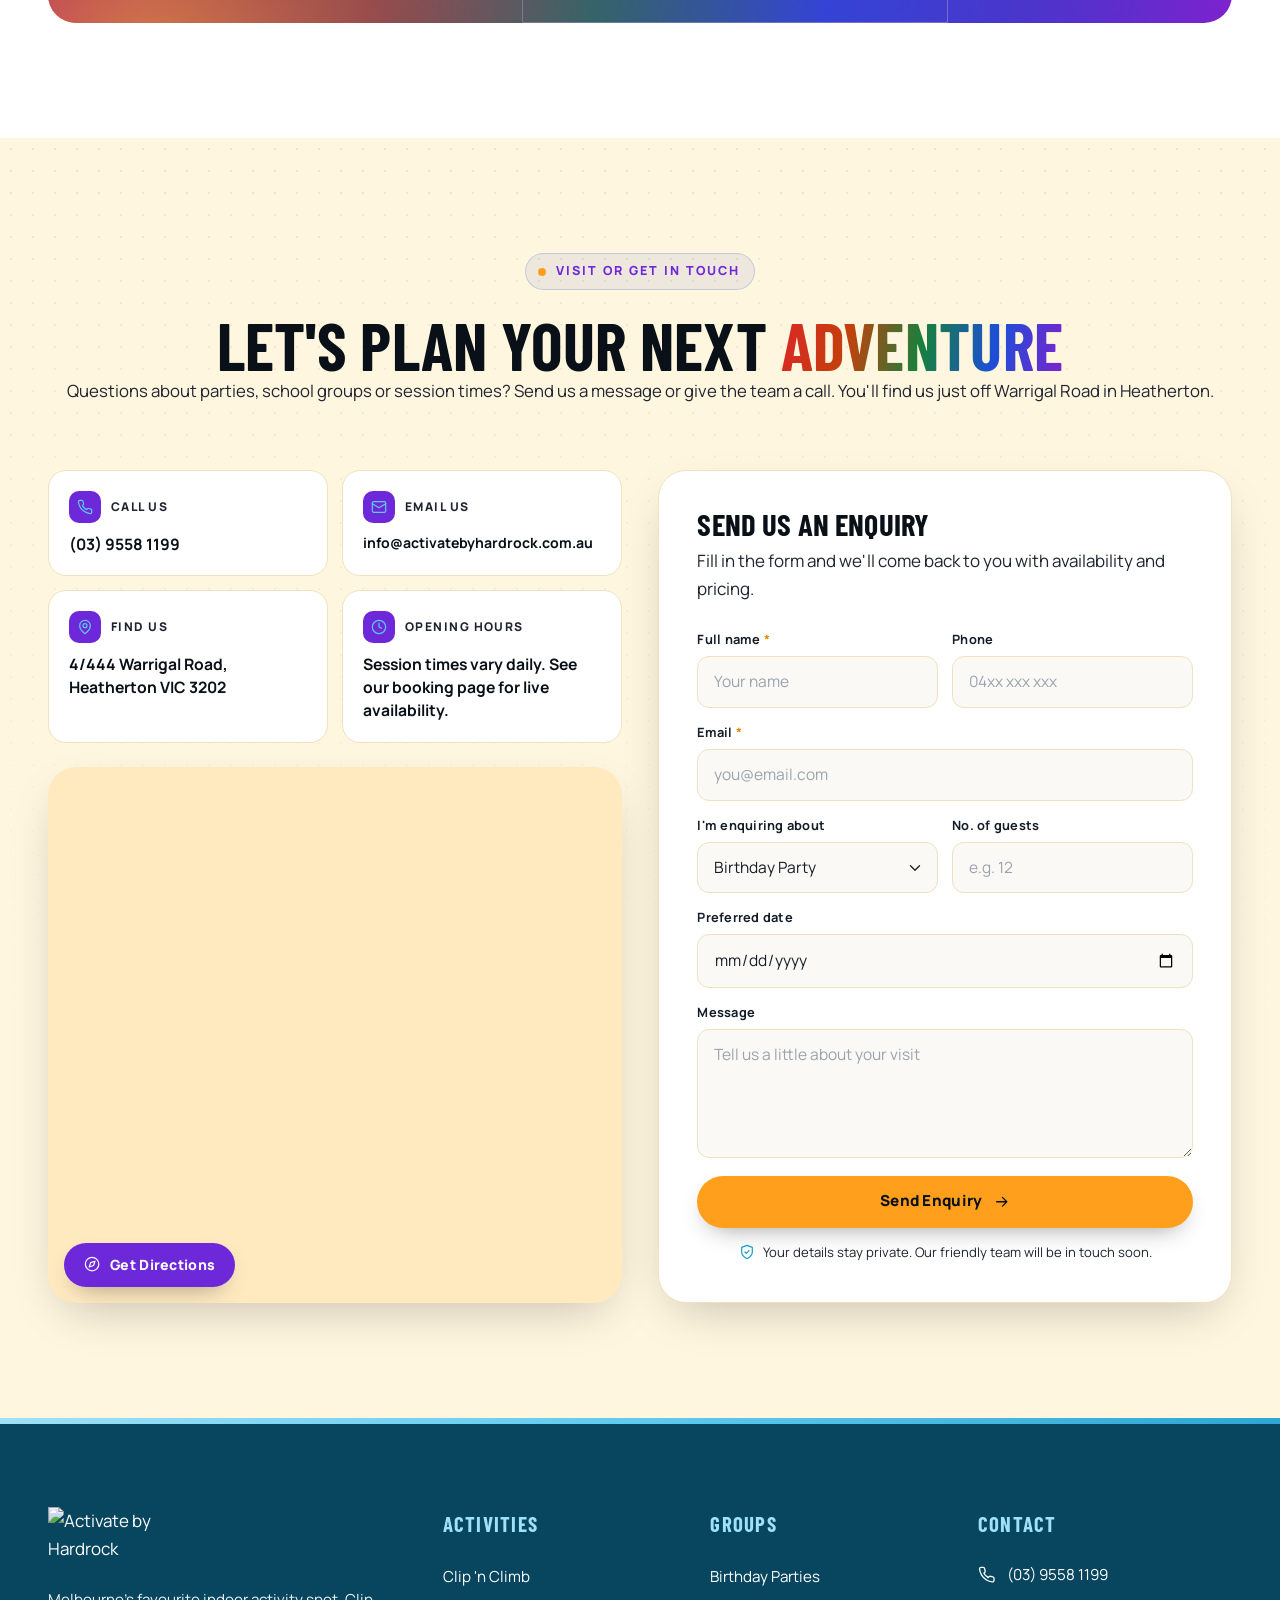
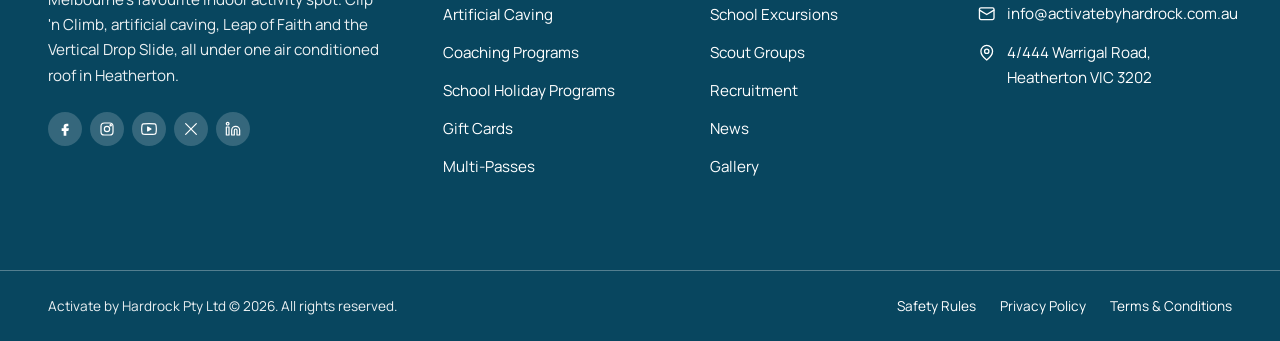
==== commit 7e43cbf2: "Add homepage contact section with Google Map to landing page" ====
--- a/seo-landing-page.html
+++ b/seo-landing-page.html
@@ -18,7 +18,7 @@
 <link rel="icon" href="https://www.activatebyhardrock.com.au/media/2020/06/cropped-favicon-1.png">
 <link rel="stylesheet" href="https://fonts.googleapis.com/css2?family=Barlow+Condensed:wght@500;600;700;800&family=Manrope:wght@400;500;600;700;800&display=swap">
 <link rel="stylesheet" href="activate-hardrock/assets/css/main.css?v=20261016-15">
-<link rel="stylesheet" href="activate-hardrock/assets/css/landing.css?v=20261016-29">
+<link rel="stylesheet" href="activate-hardrock/assets/css/landing.css?v=20261016-30">
 </head>
 <body class="page abh-landing">
 <a class="skip-link" href="#main">Skip to content</a>
@@ -508,6 +508,110 @@
 			<div class="cta-band__actions">
 				<a class="btn btn--primary btn--lg" href="https://hardrockbook.venuesumo.app/location/activate-by-hardrock" target="_blank" rel="noopener"><span>Book a Birthday Party</span><svg class="icon icon--cake " width="24" height="24" viewBox="0 0 24 24" fill="none" stroke="currentColor" stroke-width="1.8" stroke-linecap="round" stroke-linejoin="round" aria-hidden="true" focusable="false"><path d="M20 21v-8a2 2 0 0 0-2-2H6a2 2 0 0 0-2 2v8M4 16s.5-1 2-1 2.5 2 4 2 2.5-2 4-2 2.5 2 4 2 2-1 2-1M2 21h20M7 8v3M12 8v3M17 8v3M7 4h.01M12 4h.01M17 4h.01"/></svg></a>
 				<a class="btn btn--light btn--lg" href="#enquire" data-scroll><span>Contact Our Party Team</span><svg class="icon icon--phone " width="24" height="24" viewBox="0 0 24 24" fill="none" stroke="currentColor" stroke-width="1.8" stroke-linecap="round" stroke-linejoin="round" aria-hidden="true" focusable="false"><path d="M22 16.92v3a2 2 0 0 1-2.18 2 19.8 19.8 0 0 1-8.63-3.07 19.5 19.5 0 0 1-6-6A19.8 19.8 0 0 1 2.12 4.18 2 2 0 0 1 4.11 2h3a2 2 0 0 1 2 1.72c.13.96.36 1.9.7 2.81a2 2 0 0 1-.45 2.11L8.09 9.91a16 16 0 0 0 6 6l1.27-1.27a2 2 0 0 1 2.11-.45c.91.34 1.85.57 2.81.7A2 2 0 0 1 22 16.92z"/></svg></a>
+			</div>
+		</div>
+	</div>
+</section>
+
+<section class="contact section" id="contact" aria-labelledby="contact-title">
+	<div class="contact__bg" aria-hidden="true"></div>
+	<div class="container">
+		<div class="section-head section-head--center reveal">
+			<div>
+				<span class="eyebrow "><span class="eyebrow__dot" aria-hidden="true"></span>Visit or Get in Touch</span>				<h2 id="contact-title" class="h2">Let's plan your next <em>adventure</em></h2>
+			</div>
+			<p class="lead">Questions about parties, school groups or session times? Send us a message or give the team a call. You'll find us just off Warrigal Road in Heatherton.</p>
+		</div>
+
+		<div class="contact__grid">
+			<div class="contact__info reveal" data-delay="1">
+				<ul class="info-list">
+					<li>
+						<span class="info-list__icon"><svg class="icon icon--phone " width="24" height="24" viewBox="0 0 24 24" fill="none" stroke="currentColor" stroke-width="1.8" stroke-linecap="round" stroke-linejoin="round" aria-hidden="true" focusable="false"><path d="M22 16.92v3a2 2 0 0 1-2.18 2 19.8 19.8 0 0 1-8.63-3.07 19.5 19.5 0 0 1-6-6A19.8 19.8 0 0 1 2.12 4.18 2 2 0 0 1 4.11 2h3a2 2 0 0 1 2 1.72c.13.96.36 1.9.7 2.81a2 2 0 0 1-.45 2.11L8.09 9.91a16 16 0 0 0 6 6l1.27-1.27a2 2 0 0 1 2.11-.45c.91.34 1.85.57 2.81.7A2 2 0 0 1 22 16.92z"/></svg></span>
+						<div><small>Call us</small><a href="tel:+61395581199">(03) 9558 1199</a></div>
+					</li>
+					<li>
+						<span class="info-list__icon"><svg class="icon icon--mail " width="24" height="24" viewBox="0 0 24 24" fill="none" stroke="currentColor" stroke-width="1.8" stroke-linecap="round" stroke-linejoin="round" aria-hidden="true" focusable="false"><rect x="2" y="4" width="20" height="16" rx="2"/><path d="m22 7-10 6L2 7"/></svg></span>
+						<div><small>Email us</small><a href="mailto:info@activatebyhardrock.com.au">info@<wbr>activatebyhardrock.com.au</a></div>
+					</li>
+					<li>
+						<span class="info-list__icon"><svg class="icon icon--pin " width="24" height="24" viewBox="0 0 24 24" fill="none" stroke="currentColor" stroke-width="1.8" stroke-linecap="round" stroke-linejoin="round" aria-hidden="true" focusable="false"><path d="M20 10c0 6-8 12-8 12s-8-6-8-12a8 8 0 0 1 16 0z"/><circle cx="12" cy="10" r="3"/></svg></span>
+						<div><small>Find us</small><a href="https://www.google.com/maps/dir/?api=1&amp;destination=Activate%20by%20Hardrock%2C%204%2F444%20Warrigal%20Road%2C%20Heatherton%20VIC%203202" target="_blank" rel="noopener">4/444 Warrigal Road, Heatherton VIC 3202</a></div>
+					</li>
+					<li>
+						<span class="info-list__icon"><svg class="icon icon--clock " width="24" height="24" viewBox="0 0 24 24" fill="none" stroke="currentColor" stroke-width="1.8" stroke-linecap="round" stroke-linejoin="round" aria-hidden="true" focusable="false"><circle cx="12" cy="12" r="10"/><path d="M12 6v6l4 2"/></svg></span>
+						<div><small>Opening hours</small><span>Session times vary daily. See our booking page for live availability.</span></div>
+					</li>
+				</ul>
+
+				<div class="map">
+					<iframe title="Map showing Activate by Hardrock in Heatherton" src="https://www.google.com/maps?q=Activate%20by%20Hardrock%2C%204%2F444%20Warrigal%20Road%2C%20Heatherton%20VIC%203202&amp;output=embed&amp;z=15" loading="lazy" referrerpolicy="no-referrer-when-downgrade" allowfullscreen></iframe>
+					<a class="btn btn--dark btn--sm map__btn" href="https://www.google.com/maps/dir/?api=1&amp;destination=Activate%20by%20Hardrock%2C%204%2F444%20Warrigal%20Road%2C%20Heatherton%20VIC%203202" target="_blank" rel="noopener"><svg class="icon icon--compass " width="24" height="24" viewBox="0 0 24 24" fill="none" stroke="currentColor" stroke-width="1.8" stroke-linecap="round" stroke-linejoin="round" aria-hidden="true" focusable="false"><circle cx="12" cy="12" r="10"/><path d="m16.24 7.76-2.12 6.36-6.36 2.12 2.12-6.36z"/></svg><span>Get Directions</span></a>
+				</div>
+			</div>
+
+			<div class="contact__form card-glass reveal" data-delay="2">
+				<div class="contact__form-head">
+					<h3 class="h3">Send us an enquiry</h3>
+					<p>Fill in the form and we'll come back to you with availability and pricing.</p>
+				</div>
+				<form class="enquiry enquiry--contact" action="#" method="post" novalidate data-enquiry>
+		<input type="hidden" name="action" value="abh_enquiry">
+	<input type="hidden" name="_abh_return" value="https://www.activatebyhardrock.com.au/">
+	<input type="hidden" name="_abh_anchor" value="contact">
+	<input type="hidden" name="_abh_ts" value="1792057708">
+	<input type="hidden" name="_abh_nonce" value="x">	<div class="hp-field" aria-hidden="true">
+		<label for="f-contact-web">Website</label>
+		<input type="text" id="f-contact-web" name="abh_website" tabindex="-1" autocomplete="off">
+	</div>
+
+	<div class="enquiry__grid">
+		<div class="field">
+			<label for="f-contact-name">Full name <span aria-hidden="true">*</span></label>
+			<input type="text" id="f-contact-name" name="abh_name" autocomplete="name" placeholder="Your name" required>
+		</div>
+		<div class="field">
+			<label for="f-contact-phone">Phone</label>
+			<input type="tel" id="f-contact-phone" name="abh_phone" autocomplete="tel" placeholder="04xx xxx xxx">
+		</div>
+		<div class="field field--full">
+			<label for="f-contact-email">Email <span aria-hidden="true">*</span></label>
+			<input type="email" id="f-contact-email" name="abh_email" autocomplete="email" placeholder="you@email.com" required>
+		</div>
+		<div class="field ">
+			<label for="f-contact-type">I'm enquiring about</label>
+			<div class="select">
+				<select id="f-contact-type" name="abh_type">
+											<option value="general">General Admission</option>
+											<option value="birthday" selected>Birthday Party</option>
+											<option value="school">School Excursion</option>
+											<option value="scouts">Scout Group</option>
+											<option value="holiday">School Holiday Program</option>
+											<option value="coaching">Coaching Program</option>
+											<option value="corporate">Adults / Corporate Group</option>
+											<option value="other">Something Else</option>
+									</select>
+				<svg class="icon icon--chevron " width="24" height="24" viewBox="0 0 24 24" fill="none" stroke="currentColor" stroke-width="1.8" stroke-linecap="round" stroke-linejoin="round" aria-hidden="true" focusable="false"><path d="m6 9 6 6 6-6"/></svg>			</div>
+		</div>
+					<div class="field">
+				<label for="f-contact-guests">No. of guests</label>
+				<input type="number" id="f-contact-guests" name="abh_guests" min="1" max="500" placeholder="e.g. 12">
+			</div>
+				<div class="field field--full">
+			<label for="f-contact-date">Preferred date</label>
+			<input type="date" id="f-contact-date" name="abh_date">
+		</div>
+		<div class="field field--full">
+			<label for="f-contact-msg">Message</label>
+			<textarea id="f-contact-msg" name="abh_message" rows="4" placeholder="Tell us a little about your visit"></textarea>
+		</div>
+	</div>
+
+	<button type="submit" class="btn btn--primary btn--block">
+		<span>Send Enquiry</span>
+		<svg class="icon icon--arrow " width="24" height="24" viewBox="0 0 24 24" fill="none" stroke="currentColor" stroke-width="1.8" stroke-linecap="round" stroke-linejoin="round" aria-hidden="true" focusable="false"><path d="M5 12h14M13 6l6 6-6 6"/></svg>	</button>
+	<p class="enquiry__fineprint"><svg class="icon icon--shield " width="24" height="24" viewBox="0 0 24 24" fill="none" stroke="currentColor" stroke-width="1.8" stroke-linecap="round" stroke-linejoin="round" aria-hidden="true" focusable="false"><path d="M12 22s8-4 8-10V5l-8-3-8 3v7c0 6 8 10 8 10z"/><path d="m9 12 2 2 4-4"/></svg> Your details stay private. Our friendly team will be in touch soon.</p>
+</form>
 			</div>
 		</div>
 	</div>
@@ -580,5 +684,6 @@
 <script src="activate-hardrock/assets/js/main.js"></script>
 <script>document.querySelectorAll('[data-more]').forEach(function(m){var b=document.querySelector('[aria-controls="'+m.id+'"]');if(!b)return;var l=b.querySelector('[data-more-label]'),t=l.textContent;m.classList.add('is-collapsed');m.setAttribute('aria-hidden','true');b.hidden=false;b.addEventListener('click',function(){var open=b.getAttribute('aria-expanded')!=='true';b.setAttribute('aria-expanded',open);m.classList.toggle('is-collapsed',!open);m.setAttribute('aria-hidden',!open);l.textContent=open?'Show less':t;});});</script>
 <script>document.querySelectorAll('[data-lp-form]').forEach(function(f){f.addEventListener('submit',function(e){e.preventDefault();var bad=false;f.querySelectorAll('[required]').forEach(function(i){var ok=i.type==='checkbox'?i.checked:!!i.value.trim();var fl=i.closest('.field');if(fl)fl.classList.toggle('is-invalid',!ok);if(!ok)bad=true;});if(bad){var first=f.querySelector('.is-invalid input, .is-invalid select');if(first)first.focus();return;}if(!f.querySelector('.form-notice')){var n=document.createElement('div');n.className='form-notice form-notice--success';n.setAttribute('role','status');n.textContent='Preview only: this form sends enquiries once the theme is installed on WordPress.';f.insertBefore(n,f.firstChild);}});});</script>
+<script>document.querySelectorAll('[data-enquiry]:not([data-lp-form])').forEach(function(f){f.addEventListener('submit',function(e){e.preventDefault();if(f.querySelector('.is-invalid'))return;var b=f.querySelector('button[type=submit]');b.disabled=false;b.querySelector('span').textContent=f.querySelector('[name=abh_message]').rows>2?'Send Enquiry':'Get My Free Quote';if(!f.querySelector('.form-notice')){var n=document.createElement('div');n.className='form-notice form-notice--success';n.setAttribute('role','status');n.textContent='Preview only: this form sends enquiries once the theme is installed on WordPress.';f.insertBefore(n,f.firstChild);}});});</script>
 </body>
 </html>
